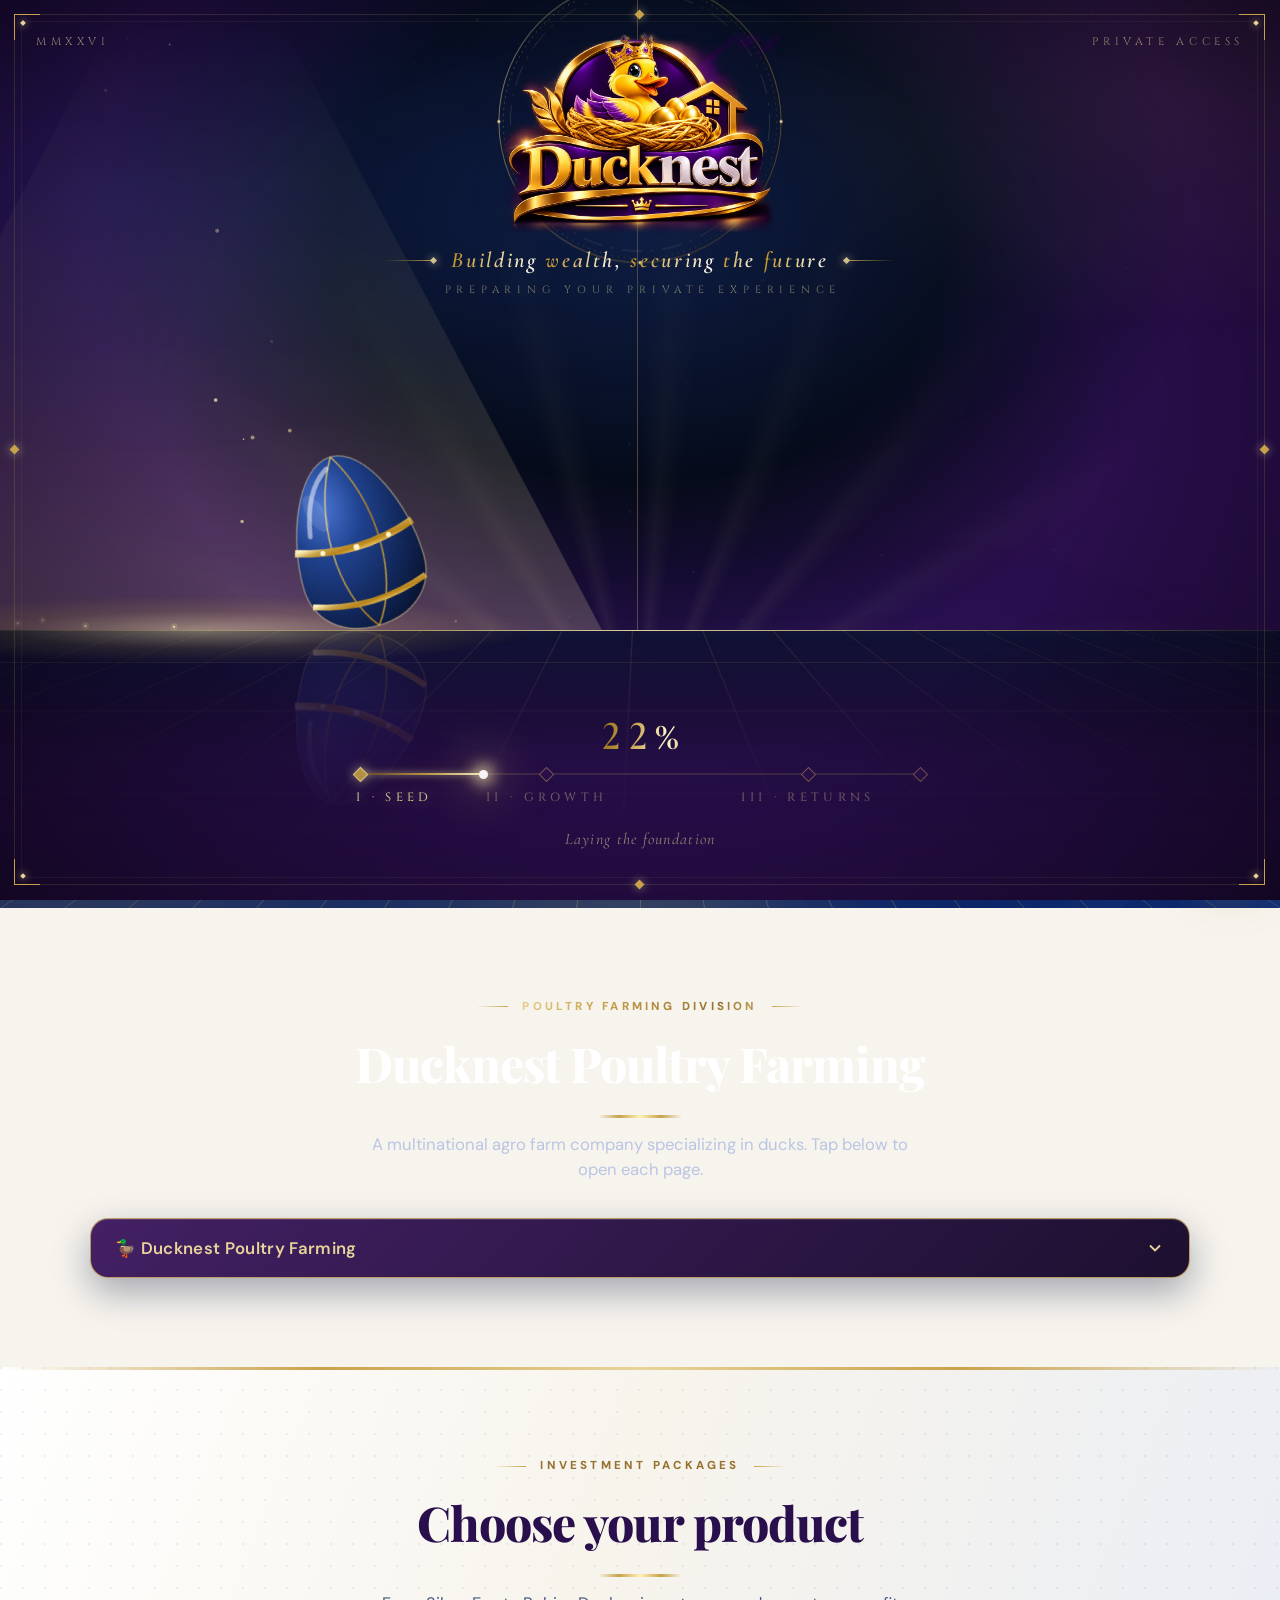
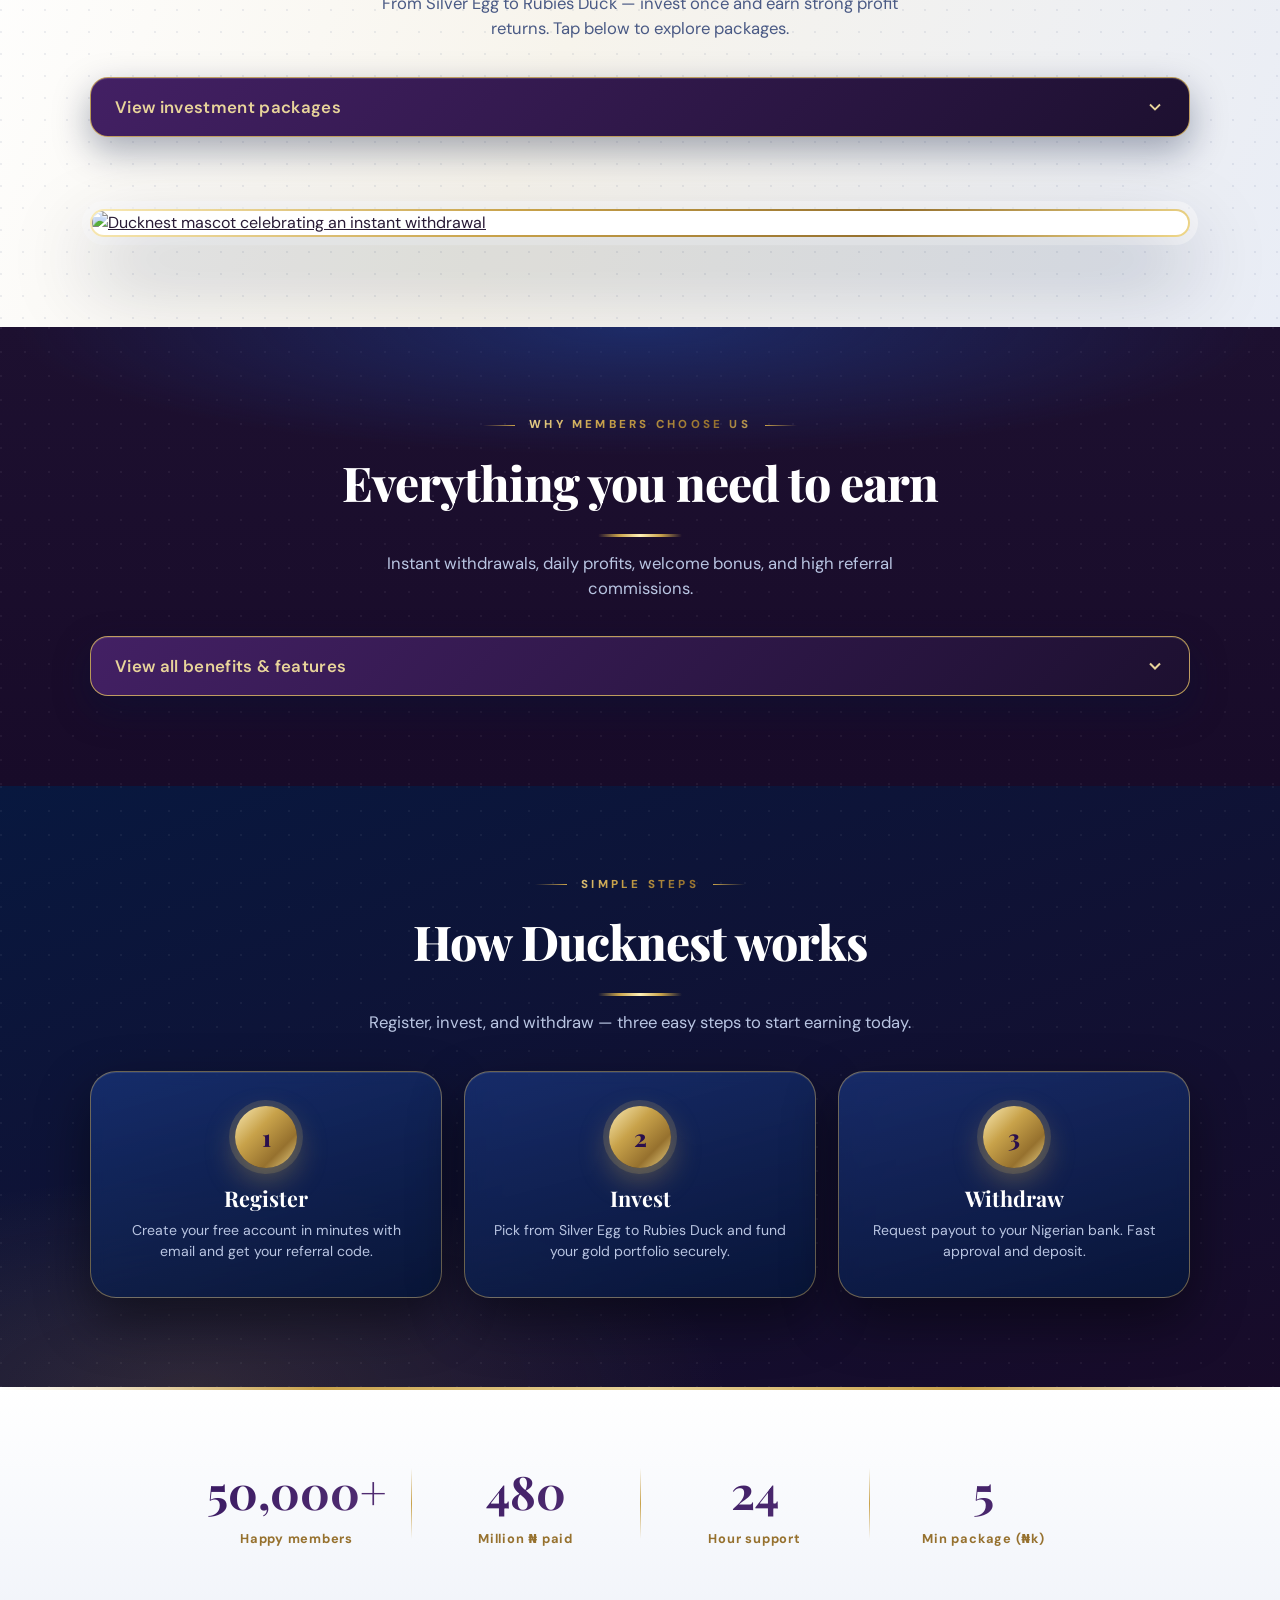
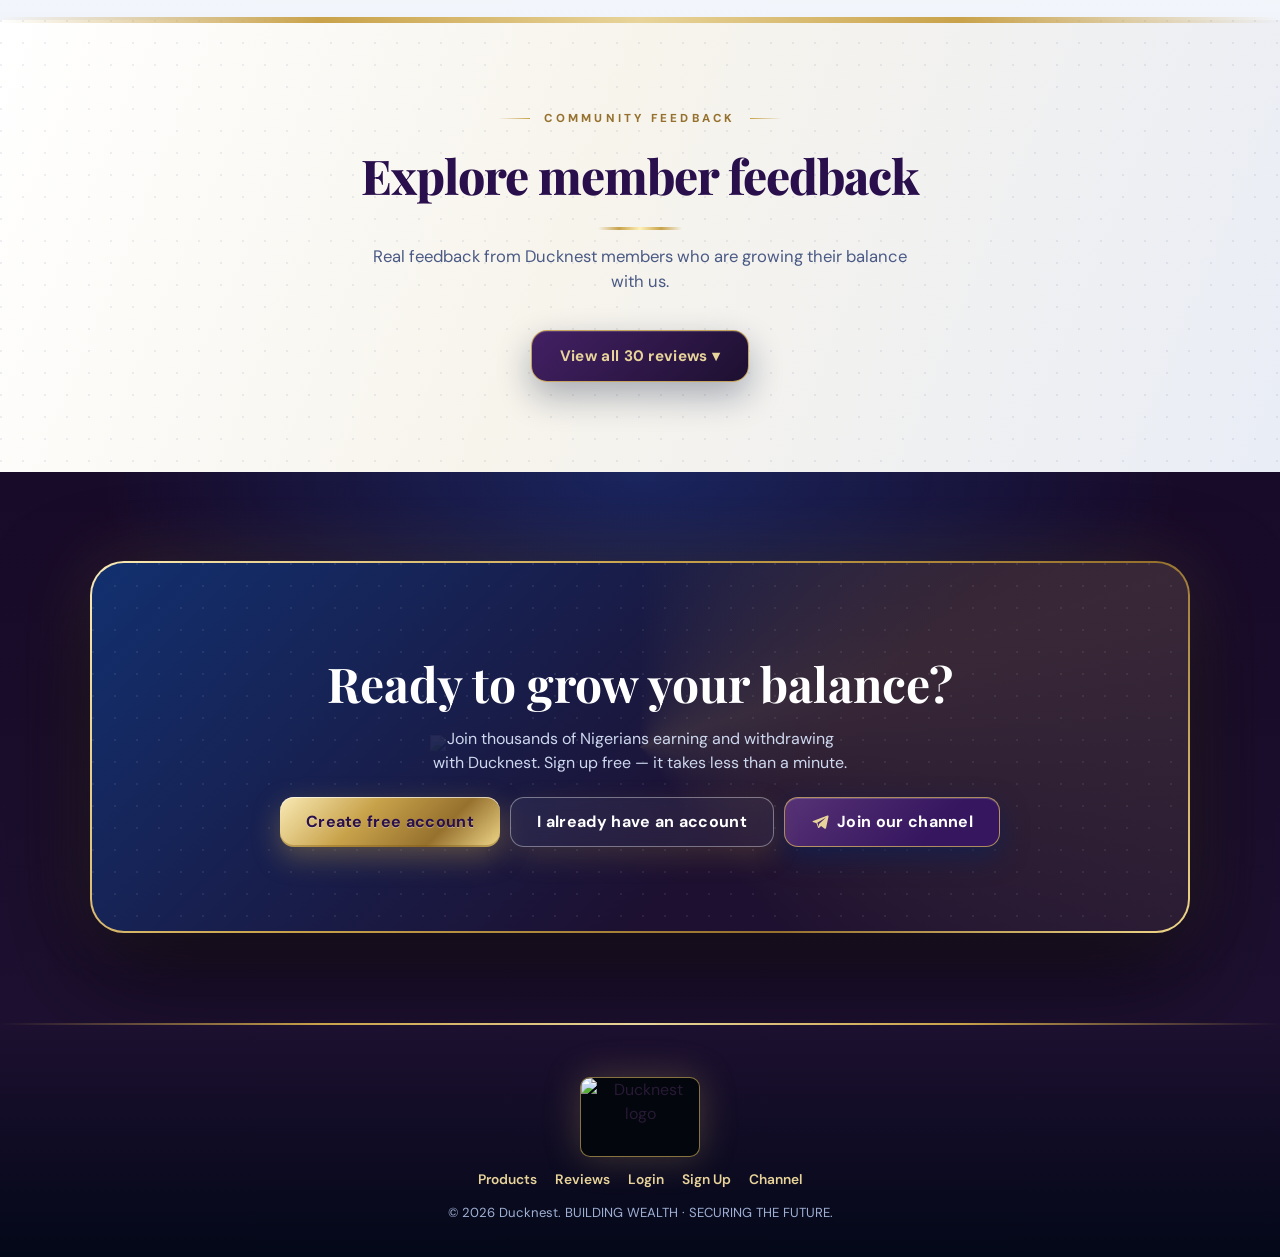
==== index.html @ a04e4b27 "Add files via upload" ====
<!DOCTYPE html>
<html lang="en">
<head>
<meta charset="utf-8"/>
<meta name="viewport" content="width=device-width, initial-scale=1.0, maximum-scale=1.0, user-scalable=no"/>
<meta name="theme-color" content="#0a0805"/>
<title>Ducknest | A More Elevated Experience</title>
<link rel="preconnect" href="https://fonts.googleapis.com">
<link rel="preconnect" href="https://fonts.gstatic.com" crossorigin>
<link href="https://fonts.googleapis.com/css2?family=Cormorant+Garamond:ital,wght@0,500;0,600;0,700;1,400;1,500;1,600&family=Playfair+Display:wght@500;600;700;800&family=DM+Sans:wght@300;400;500;600;700&display=swap" rel="stylesheet"/>
<script>try{var _t=localStorage.getItem("td_site_theme");if(_t==="light")document.documentElement.setAttribute("data-site-theme","light")}catch(e){}</script>
<style>
/* ===== PRELOADER ===== */

  :root{
    --obsidian:#2A0F4D;
    --enamel:#432064;
    --gold:#C8A24A;
    --gold-hi:#E8D49A;
    --ivory:#F7F4EE;
    --serif:'Cormorant Garamond','Cormorant',Georgia,'Times New Roman',serif;
  }
  *{box-sizing:border-box;margin:0;padding:0}
  html,body{min-height:100%;background:var(--obsidian);color:var(--gold-hi);font-family:var(--serif)}
  body.loading{overflow:hidden;height:100%}


body.loading{overflow:hidden !important; height:100vh !important}

/* ===== MAIN SITE ===== */

:root{
  --bg:#0a0805;--bg2:#120e09;--card:#1a140c;--card2:#221a10;--border:#3a3020;
  --gold:#e8c547;--gold-light:#f5e6a3;--gold-dark:#b8962e;--text:#f5eedc;--muted:#9a8658;
  --success:#2ecc71;--white:#fff;--green:#1a7a3c;
}
*{margin:0;padding:0;box-sizing:border-box;-webkit-tap-highlight-color:transparent}
html{scroll-behavior:smooth}
body{font-family:"DM Sans",system-ui,sans-serif;background:var(--bg);color:var(--text);overflow-x:hidden;line-height:1.5}
h1,h2,h3,h4{font-family:"Playfair Display",serif;font-weight:700}
a{color:inherit}

/* NAV */
.nav{position:fixed;top:0;left:0;right:0;z-index:1000;display:flex;align-items:center;justify-content:space-between;padding:12px 18px;background:rgba(10,8,5,.75);backdrop-filter:blur(16px);-webkit-backdrop-filter:blur(16px);border-bottom:1px solid rgba(232,197,71,.12);transition:.3s}
.nav.scrolled{background:rgba(10,8,5,.95);box-shadow:0 8px 32px rgba(0,0,0,.5)}
.nav-brand{display:flex;align-items:center;gap:10px;text-decoration:none;color:var(--gold)}
.nav-brand img{width:54px;height:40px;border-radius:8px;object-fit:contain;background:#03060d;box-shadow:0 0 18px rgba(232,197,71,.3)}
.nav-brand span{font-family:"Playfair Display",serif;font-size:1.15rem;font-weight:700}
.nav-actions{display:flex;gap:8px;align-items:center}
.btn{display:inline-flex;align-items:center;justify-content:center;gap:8px;height:42px;padding:0 18px;border-radius:12px;font-size:.9rem;font-weight:600;border:none;cursor:pointer;text-decoration:none;font-family:inherit;transition:transform .2s,box-shadow .2s,background .2s}
.btn:active{transform:scale(.97)}
.btn-gold{background:linear-gradient(135deg,var(--gold),#f0d56a,var(--gold-dark));color:#1a1408;box-shadow:0 6px 22px rgba(232,197,71,.35)}
.btn-gold:hover{box-shadow:0 8px 28px rgba(232,197,71,.5)}
.btn-outline{background:transparent;color:var(--gold);border:1px solid rgba(232,197,71,.45)}
.btn-outline:hover{background:rgba(232,197,71,.08)}
.btn-green{background:linear-gradient(135deg,#1f9d4a,#157a38);color:#fff;box-shadow:0 6px 20px rgba(31,157,74,.35)}
.btn-lg{height:50px;padding:0 26px;font-size:1rem;border-radius:14px}
.btn-block{width:100%}

/* DROPDOWN */
.dd{position:relative}
.dd-menu{position:absolute;top:calc(100% + 8px);right:0;min-width:180px;background:linear-gradient(160deg,#241c0f,#151109);border:1px solid rgba(232,197,71,.3);border-radius:14px;padding:8px;box-shadow:0 18px 50px rgba(0,0,0,.55);opacity:0;visibility:hidden;transform:translateY(-8px);transition:.22s;z-index:50}
.dd.open .dd-menu{opacity:1;visibility:visible;transform:none}
.dd-menu a{display:flex;align-items:center;gap:10px;padding:11px 14px;border-radius:10px;font-size:.88rem;color:var(--text);text-decoration:none}
.dd-menu a:hover{background:rgba(232,197,71,.1);color:var(--gold)}
.dd-menu .ico{width:22px;height:22px;flex-shrink:0}

/* TICKER */
.live-ticker{position:fixed;top:64px;left:0;right:0;z-index:900;background:linear-gradient(90deg,#1a140c,#241c0f,#1a140c);border-bottom:1px solid rgba(232,197,71,.18);overflow:hidden;height:34px;display:flex;align-items:center}
.ticker-track{display:flex;gap:40px;white-space:nowrap;animation:ticker 45s linear infinite}
.ticker-item{font-size:.78rem;color:var(--muted)}
.ticker-item strong{color:var(--success);font-weight:700}
.ticker-item .name{color:var(--gold);font-weight:600}
@keyframes ticker{0%{transform:translateX(0)}100%{transform:translateX(-50%)}}

/* HERO */
.hero{position:relative;min-height:100vh;display:flex;align-items:center;justify-content:center;padding:110px 18px 50px;overflow:hidden}
.hero-bg{position:absolute;inset:0;background:radial-gradient(ellipse 80% 55% at 50% 15%,rgba(232,197,71,.15),transparent 55%),radial-gradient(ellipse 50% 40% at 85% 75%,rgba(184,150,46,.08),transparent 50%),var(--bg)}
.hero-particles{position:absolute;inset:0;pointer-events:none;overflow:hidden}
.particle{position:absolute;border-radius:50%;background:var(--gold);opacity:.3;animation:floatUp linear infinite}
@keyframes floatUp{0%{transform:translateY(100vh) scale(0);opacity:0}10%{opacity:.4}90%{opacity:.2}100%{transform:translateY(-15vh) scale(1);opacity:0}}
.hero-inner{position:relative;z-index:2;width:min(1100px,100%);display:grid;grid-template-columns:1.05fr .95fr;gap:36px;align-items:center}
.hero-copy{animation:fadeUp .9s ease both}
.hero-badge{display:inline-flex;align-items:center;gap:8px;padding:6px 14px;border-radius:999px;background:rgba(232,197,71,.1);border:1px solid rgba(232,197,71,.28);color:var(--gold);font-size:.75rem;font-weight:600;margin-bottom:16px}
.hero-badge .dot{width:7px;height:7px;border-radius:50%;background:var(--success);box-shadow:0 0 10px var(--success);animation:pulse 1.6s ease infinite}
@keyframes pulse{0%,100%{opacity:1;transform:scale(1)}50%{opacity:.45;transform:scale(.85)}}
.hero h1{font-size:clamp(2rem,4.8vw,3.2rem);line-height:1.12;margin-bottom:14px}
.hero h1 em{font-style:normal;background:linear-gradient(120deg,var(--gold-light),var(--gold),var(--gold-dark));-webkit-background-clip:text;-webkit-text-fill-color:transparent;background-clip:text}
.hero-sub{font-size:1.02rem;color:var(--muted);margin-bottom:24px;max-width:420px}
.hero-ctas{display:flex;flex-wrap:wrap;gap:10px;margin-bottom:28px}
.hero-stats{display:flex;gap:24px;flex-wrap:wrap}
.hero-stat strong{display:block;font-size:1.4rem;color:var(--gold);font-family:"Playfair Display",serif}
.hero-stat span{font-size:.75rem;color:var(--muted)}
.hero-visual{position:relative;animation:fadeUp 1s .12s ease both}
.hero-visual img{width:100%;max-height:760px;height:auto;border-radius:22px;box-shadow:0 28px 70px rgba(0,0,0,.55),0 0 0 1px rgba(232,197,71,.2);object-fit:contain;aspect-ratio:auto}
.hero-float{position:absolute;background:linear-gradient(145deg,#2a2214,#151109);border:1px solid rgba(232,197,71,.35);border-radius:14px;padding:10px 14px;box-shadow:0 14px 36px rgba(0,0,0,.5);animation:floatY 4s ease-in-out infinite}
.hero-float.f1{bottom:10%;left:-6%;animation-delay:0s}
.hero-float.f2{top:8%;right:-4%;animation-delay:1.1s}
.hero-float .f-label{font-size:.68rem;color:var(--muted)}
.hero-float .f-value{font-size:1rem;font-weight:700;color:var(--success)}
@keyframes floatY{0%,100%{transform:translateY(0)}50%{transform:translateY(-12px)}}
@keyframes fadeUp{from{opacity:0;transform:translateY(28px)}to{opacity:1;transform:none}}

/* SECTIONS */
.section{padding:72px 18px;position:relative}
.section-inner{width:min(1100px,100%);margin:0 auto}
.section-label{display:inline-block;font-size:.72rem;font-weight:700;letter-spacing:2px;text-transform:uppercase;color:var(--gold);margin-bottom:8px}
.section-title{font-size:clamp(1.6rem,3.2vw,2.35rem);margin-bottom:10px}
.section-sub{color:var(--muted);font-size:1rem;max-width:520px;margin-bottom:36px}

/* BANNERS */
.banner-stack{display:flex;flex-direction:column;gap:22px}
.banner-card{border-radius:20px;overflow:hidden;border:1px solid rgba(232,197,71,.22);box-shadow:0 20px 50px rgba(0,0,0,.4);opacity:0;transform:translateY(36px);transition:opacity .7s,transform .7s}
.banner-card.visible{opacity:1;transform:none}
.banner-card img{width:100%;display:block;aspect-ratio:21/9;object-fit:cover}
.banner-card a.banner-hit{display:block;position:relative}
.banner-card a.banner-hit::after{content:"";position:absolute;inset:0;background:linear-gradient(0deg,rgba(0,0,0,.15),transparent 40%);pointer-events:none}

/* PRODUCTS */
.products-grid{display:grid;grid-template-columns:repeat(4,1fr);gap:16px}
.product-card{background:linear-gradient(165deg,#1f1810,#120e09);border:1px solid rgba(232,197,71,.28);border-radius:18px;padding:0;overflow:hidden;opacity:0;transform:translateY(28px);transition:opacity .55s,transform .55s,border-color .25s,box-shadow .25s}
.product-card.visible{opacity:1;transform:none}
.product-card:hover{border-color:rgba(232,197,71,.55);box-shadow:0 16px 40px rgba(232,197,71,.12)}
.product-card img{width:100%;display:block}
.product-card .pc-body{padding:14px 16px 18px}
.product-card h4{font-size:1.15rem;color:var(--gold);margin-bottom:4px}
.product-card .pc-desc{font-size:.82rem;color:var(--muted);margin-bottom:12px;min-height:2.4em}
.product-meta{display:flex;justify-content:space-between;margin-bottom:14px;font-size:.85rem}
.product-meta span{color:var(--muted)}
.product-meta strong{color:var(--gold);display:block;font-size:1.05rem;margin-top:2px}

/* STEPS */
.steps{display:grid;grid-template-columns:repeat(3,1fr);gap:16px}
.step{background:linear-gradient(160deg,var(--card2),var(--card));border:1px solid var(--border);border-radius:18px;padding:26px 18px;text-align:center;opacity:0;transform:translateY(24px);transition:opacity .55s,transform .55s}
.step.visible{opacity:1;transform:none}
.step-num{width:46px;height:46px;margin:0 auto 14px;border-radius:50%;background:linear-gradient(135deg,var(--gold),var(--gold-dark));color:#1a1408;font-weight:800;font-size:1.15rem;display:grid;place-items:center;font-family:"Playfair Display",serif;box-shadow:0 8px 22px rgba(232,197,71,.3)}
.step h4{font-size:1.1rem;color:var(--gold);margin-bottom:6px}
.step p{font-size:.88rem;color:var(--muted)}

/* STATS */
.stats-band{background:linear-gradient(135deg,#1f1810,#120e09);border-top:1px solid rgba(232,197,71,.18);border-bottom:1px solid rgba(232,197,71,.18);padding:44px 18px}
.stats-row{width:min(900px,100%);margin:0 auto;display:grid;grid-template-columns:repeat(4,1fr);gap:16px;text-align:center}
.stat-item strong{display:block;font-size:clamp(1.5rem,2.8vw,2.1rem);color:var(--gold);font-family:"Playfair Display",serif}
.stat-item span{font-size:.8rem;color:var(--muted)}

/* REVIEWS */
.reviews-grid{display:grid;grid-template-columns:repeat(3,1fr);gap:14px}
.review-card{background:var(--card);border:1px solid var(--border);border-radius:16px;padding:20px;opacity:0;transform:translateY(20px);transition:opacity .5s,transform .5s}
.review-card.visible{opacity:1;transform:none}
.review-stars{color:var(--gold);letter-spacing:2px;margin-bottom:8px;font-size:.95rem}
.review-text{font-size:.9rem;margin-bottom:14px;line-height:1.55}
.review-user{display:flex;align-items:center;gap:10px}
.review-avatar{width:40px;height:40px;border-radius:50%;background:linear-gradient(145deg,#fff09b,var(--gold));color:#1b1408;display:grid;place-items:center;font-weight:800;font-size:.85rem}
.review-name{font-weight:700;font-size:.88rem}
.review-meta{font-size:.72rem;color:var(--muted)}

/* CTA */
.cta-banner{position:relative;border-radius:24px;overflow:hidden;border:1px solid rgba(232,197,71,.28);background:linear-gradient(135deg,#2a2214,#151109);padding:44px 28px;text-align:center;box-shadow:0 28px 70px rgba(0,0,0,.45)}
.cta-banner::before{content:"";position:absolute;inset:-45%;background:conic-gradient(from 0deg,transparent,rgba(232,197,71,.07),transparent 40%);animation:spinSlow 14s linear infinite}
@keyframes spinSlow{to{transform:rotate(360deg)}}
.cta-banner>*{position:relative;z-index:1}
.cta-banner h2{font-size:clamp(1.5rem,2.8vw,2.1rem);margin-bottom:8px}
.cta-banner p{color:var(--muted);margin-bottom:22px;max-width:420px;margin-left:auto;margin-right:auto}
.cta-actions{display:flex;flex-wrap:wrap;gap:10px;justify-content:center}

/* FOOTER */
footer{padding:36px 18px 24px;border-top:1px solid rgba(232,197,71,.1);text-align:center}
.footer-logo{width:120px;height:80px;object-fit:contain;background:#03060d;border-radius:10px;margin:0 auto 10px;display:block;box-shadow:0 0 20px rgba(232,197,71,.2)}
footer p{color:var(--muted);font-size:.82rem}
.footer-links{display:flex;gap:18px;justify-content:center;margin:12px 0 14px;flex-wrap:wrap}
.footer-links a{color:var(--gold);text-decoration:none;font-size:.86rem;font-weight:500}

/* FLOATING CHAT */
.chat-fab{position:fixed;right:18px;bottom:22px;z-index:1200}
.chat-btn{width:58px;height:58px;border-radius:50%;border:none;cursor:pointer;background:linear-gradient(145deg,var(--gold),var(--gold-dark));color:#1a1408;box-shadow:0 10px 32px rgba(232,197,71,.45);display:grid;place-items:center;transition:transform .25s,box-shadow .25s}
.chat-btn:hover{transform:scale(1.06);box-shadow:0 14px 40px rgba(232,197,71,.55)}
.chat-btn svg{width:28px;height:28px}
.chat-panel{position:absolute;bottom:70px;right:0;width:220px;background:linear-gradient(160deg,#241c0f,#151109);border:1px solid rgba(232,197,71,.35);border-radius:18px;padding:12px;box-shadow:0 20px 55px rgba(0,0,0,.6);opacity:0;visibility:hidden;transform:translateY(12px) scale(.96);transition:.25s;transform-origin:bottom right}
.chat-fab.open .chat-panel{opacity:1;visibility:visible;transform:none}
.chat-panel h5{font-size:.72rem;letter-spacing:1.5px;text-transform:uppercase;color:var(--muted);padding:4px 8px 10px;font-family:"DM Sans",sans-serif;font-weight:600}
.chat-link{display:flex;align-items:center;gap:12px;padding:12px 12px;border-radius:12px;text-decoration:none;color:var(--text);font-weight:600;font-size:.92rem;margin-bottom:6px;transition:background .2s}
.chat-link:last-child{margin-bottom:0}
.chat-link:hover{background:rgba(232,197,71,.1)}
.chat-link .ci{width:40px;height:40px;border-radius:12px;display:grid;place-items:center;flex-shrink:0}
.chat-link.wa .ci{background:#25D366}
.chat-link.tg .ci{background:#2AABEE}
.chat-link svg{width:22px;height:22px;fill:#fff}

/* MOBILE */
@media(max-width:900px){
  .hero-inner{grid-template-columns:1fr;gap:28px;text-align:center}
  .hero-sub{margin-left:auto;margin-right:auto}
  .hero-ctas,.hero-stats{justify-content:center}
  .hero-float{display:none}
  .products-grid{grid-template-columns:1fr 1fr}
  .steps{grid-template-columns:1fr}
  .stats-row{grid-template-columns:1fr 1fr;gap:20px}
  .reviews-grid{grid-template-columns:1fr}
  .banner-card img{aspect-ratio:16/9}
}
@media(max-width:520px){
  .nav-brand span{display:none}
  .products-grid{grid-template-columns:1fr}
  .btn{height:40px;padding:0 14px;font-size:.84rem}
  .hero{padding-top:100px}
  .live-ticker{top:60px}
}

/* EARN DROPDOWN */
.earn-dropdown{margin-top:8px}
.earn-toggle{width:100%;display:flex;align-items:center;justify-content:space-between;gap:14px;padding:16px 20px;border-radius:16px;border:1px solid rgba(232,197,71,.35);background:linear-gradient(145deg,#241c0f,#151109);color:var(--gold);font-family:inherit;font-size:1rem;font-weight:600;cursor:pointer;transition:border-color .25s,box-shadow .25s,background .25s;box-shadow:0 8px 28px rgba(0,0,0,.3)}
.earn-toggle:hover{border-color:rgba(232,197,71,.55);box-shadow:0 12px 36px rgba(232,197,71,.12)}
.earn-toggle[aria-expanded="true"]{border-color:rgba(232,197,71,.6);background:linear-gradient(145deg,#2a2214,#1a140c)}
.earn-chevron{display:grid;place-items:center;transition:transform .3s ease;flex-shrink:0}
.earn-toggle[aria-expanded="true"] .earn-chevron{transform:rotate(180deg)}
.earn-panel{max-height:0;overflow:hidden;transition:max-height .55s cubic-bezier(.4,0,.2,1),opacity .35s;opacity:0}
.earn-panel.open{max-height:6000px;opacity:1;margin-top:18px}
.banner-caption{padding:16px 18px 18px;background:linear-gradient(180deg,rgba(26,20,12,.95),rgba(18,14,9,.98));border-top:1px solid rgba(232,197,71,.15)}
.banner-caption h4{font-size:1.05rem;color:var(--gold);margin-bottom:6px;font-family:"Playfair Display",serif}
.banner-caption p{font-size:.88rem;color:var(--muted);line-height:1.55;margin:0}
.banner-card{display:flex;flex-direction:column}
.banner-card .banner-hit{flex-shrink:0}
.banner-card img{aspect-ratio:21/9;object-fit:cover}
@media(max-width:900px){.banner-card img{aspect-ratio:16/9}}


/* Enhanced product dropdown */
.products-toggle-wrap{margin-top:8px}
.products-panel{max-height:0;overflow:hidden;transition:max-height .6s cubic-bezier(.4,0,.2,1),opacity .4s;opacity:0}
.products-panel.open{max-height:8000px;opacity:1;margin-top:22px}

/* Premium enhancements */
.product-card{transition:opacity .55s,transform .55s,border-color .3s,box-shadow .3s,translate .3s}
.product-card:hover{transform:translateY(-6px);box-shadow:0 22px 50px rgba(232,197,71,.18)}
.hero-badge{animation:badgeGlow 3s ease-in-out infinite}
@keyframes badgeGlow{0%,100%{box-shadow:0 0 0 0 rgba(232,197,71,.2)}50%{box-shadow:0 0 20px 4px rgba(232,197,71,.25)}}
.btn-gold{position:relative;overflow:hidden}
.btn-gold::after{
  content:"";position:absolute;inset:0;
  background:linear-gradient(105deg,transparent 40%,rgba(255,255,255,.35) 50%,transparent 60%);
  transform:translateX(-120%);transition:none;
}
.btn-gold:hover::after{animation:btnShine 0.8s ease}
@keyframes btnShine{to{transform:translateX(120%)}}
.section-title{position:relative}
.review-card:hover{border-color:rgba(232,197,71,.4);transform:translateY(-4px);box-shadow:0 12px 32px rgba(0,0,0,.35)}
.step:hover{border-color:rgba(232,197,71,.45);transform:translateY(-4px)}
.stat-item strong{text-shadow:0 0 30px rgba(232,197,71,.3)}
.live-ticker{box-shadow:0 4px 20px rgba(0,0,0,.3)}
.nav{transition:background .35s,box-shadow .35s,backdrop-filter .35s}
.chat-btn{animation:chatPulse 2.5s ease-in-out infinite}
@keyframes chatPulse{0%,100%{box-shadow:0 10px 32px rgba(232,197,71,.45)}50%{box-shadow:0 10px 42px rgba(232,197,71,.7),0 0 0 8px rgba(232,197,71,.08)}}


/* Legendary polish */
body{background:var(--bg)}
.hero h1{text-shadow:0 4px 40px rgba(232,197,71,.15)}
.product-card .pc-body{position:relative}
.product-card h4{letter-spacing:.3px}
.cta-banner{box-shadow:0 28px 70px rgba(0,0,0,.45),0 0 0 1px rgba(232,197,71,.15),inset 0 1px 0 rgba(255,255,255,.04)}
.banner-card{transition:opacity .7s,transform .7s,box-shadow .4s}
.banner-card:hover{box-shadow:0 24px 60px rgba(232,197,71,.12)}
.review-stars{filter:drop-shadow(0 0 6px rgba(232,197,71,.35))}
footer{background:linear-gradient(180deg,transparent,rgba(18,14,9,.6))}
.nav-brand img{transition:box-shadow .3s,transform .3s}
.nav-brand:hover img{transform:scale(1.06);box-shadow:0 0 28px rgba(232,197,71,.5)}
@media(max-width:520px){
}


/* =========================================================
   Ducknest SIGNATURE EDITION — midnight navy + champagne
   Visual-only refinement; existing page sections and flows
   are retained, with responsive and reduced-motion support.
   ========================================================= */
:root{
  --bg:#070b14;
  --bg2:#0c1322;
  --card:#101a2b;
  --card2:#142138;
  --border:rgba(213,184,112,.24);
  --gold:#E8D49A;
  --gold-light:#f4e8c4;
  --gold-dark:#96712E;
  --text:#f4f2ec;
  --muted:#a8b2c3;
  --success:#5bd6a0;
  --white:#fff;
  --green:#1b8b63;
}
html{scroll-padding-top:110px}
body{
  background:
    radial-gradient(ellipse at 14% 5%,rgba(58,86,137,.16),transparent 38%),
    radial-gradient(ellipse at 88% 36%,rgba(185,148,69,.08),transparent 32%),
    var(--bg);
  color:var(--text);
}
::selection{background:rgba(216,189,120,.35);color:#fff}
.nav{
  padding:13px clamp(14px,3vw,34px);
  background:rgba(7,11,20,.78);
  border-bottom:1px solid rgba(216,189,120,.18);
  box-shadow:0 8px 36px rgba(0,0,0,.14);
}
.nav.scrolled{background:rgba(7,11,20,.96);box-shadow:0 12px 38px rgba(0,0,0,.4)}
.nav-brand{color:var(--gold-light);gap:12px}
.nav-brand img,.footer-logo{
  border:1px solid rgba(216,189,120,.5);
  box-shadow:0 0 0 4px rgba(216,189,120,.055),0 10px 28px rgba(0,0,0,.28);
}
.nav-brand span{letter-spacing:.04em}
.btn{border-radius:13px;letter-spacing:.01em}
.btn-gold{
  background:linear-gradient(130deg,#f4e8c4 0%,#E8D49A 48%,#96712E 100%);
  color:#10131a;
  box-shadow:0 8px 24px rgba(185,148,69,.2),inset 0 1px rgba(255,255,255,.5);
}
.btn-gold:hover{box-shadow:0 12px 32px rgba(185,148,69,.32);transform:translateY(-2px)}
.btn-outline{border-color:rgba(216,189,120,.55);color:var(--gold-light);background:rgba(255,255,255,.025)}
.btn-outline:hover{background:rgba(216,189,120,.1)}
.btn-green{background:linear-gradient(135deg,#218a69,#12624f);box-shadow:0 8px 22px rgba(33,138,105,.2)}
.dd-menu,.chat-panel{
  background:linear-gradient(155deg,rgba(22,34,55,.98),rgba(9,15,27,.99));
  border:1px solid rgba(216,189,120,.3);
  box-shadow:0 24px 64px rgba(0,0,0,.55);
  backdrop-filter:blur(22px);
}
.dd-menu a:hover,.chat-link:hover{background:rgba(216,189,120,.1);color:var(--gold-light)}
.live-ticker{
  background:linear-gradient(90deg,#101b2e,#17243a,#101b2e);
  border-bottom-color:rgba(216,189,120,.22);
}
.ticker-item{color:#c2cbd8}
.ticker-item strong{color:var(--success)}
.ticker-item .name{color:var(--gold-light)}
.hero{isolation:isolate}
.hero-bg{
  background:
    radial-gradient(ellipse 70% 60% at 78% 28%,rgba(62,93,150,.22),transparent 62%),
    radial-gradient(ellipse 50% 45% at 20% 74%,rgba(216,189,120,.1),transparent 65%),
    linear-gradient(145deg,#080d18,#0a1221 58%,#080d18);
}
.hero-badge{
  background:rgba(216,189,120,.085);
  border-color:rgba(216,189,120,.32);
  color:var(--gold-light);
}
.hero h1{letter-spacing:-.025em;text-shadow:0 12px 42px rgba(0,0,0,.25)}
.hero h1 em{
  background:linear-gradient(115deg,#fff4d4 0%,#E8D49A 38%,#f5e7bd 62%,#96712E 100%);
  -webkit-background-clip:text;background-clip:text;
}
.hero-sub,.section-sub{color:#b3bdcc}
.hero-visual img{
  border-radius:26px;
  border:1px solid rgba(216,189,120,.24);
  box-shadow:0 34px 90px rgba(0,0,0,.48),0 0 0 7px rgba(255,255,255,.018);
}
.hero-float{
  background:linear-gradient(145deg,rgba(24,38,60,.96),rgba(10,17,30,.98));
  border-color:rgba(216,189,120,.36);
  backdrop-filter:blur(16px);
}
.hero-float .f-label{color:#b5c0d1}
.section{padding-top:clamp(56px,7vw,90px);padding-bottom:clamp(56px,7vw,90px)}
.section-label{color:var(--gold-light);letter-spacing:2.4px}
.section-title{letter-spacing:-.02em}
.banner-card,.product-card,.step,.review-card{
  border-color:rgba(216,189,120,.2);
  box-shadow:0 18px 50px rgba(0,0,0,.2);
}
.banner-card{border-radius:24px}
.banner-card img{filter:saturate(.92) contrast(1.02)}
.banner-caption{background:linear-gradient(180deg,rgba(16,26,43,.98),rgba(9,15,27,.99));border-top-color:rgba(216,189,120,.18)}
.banner-caption h4,.product-card h4,.step h4{color:var(--gold-light)}
.banner-caption p,.product-card .pc-desc,.step p,.review-meta{color:#aab5c6}
.products-grid{gap:18px}
.product-card{
  background:linear-gradient(155deg,rgba(23,36,58,.96),rgba(10,16,28,.98));
  border-radius:21px;
}
.product-card:hover{border-color:rgba(216,189,120,.56);box-shadow:0 24px 56px rgba(0,0,0,.32),0 0 26px rgba(216,189,120,.07)}
.product-meta strong{color:var(--gold-light)}
.step{
  background:linear-gradient(155deg,rgba(22,35,56,.9),rgba(12,19,33,.98));
  border-radius:22px;
}
.step-num{background:linear-gradient(135deg,#f4e8c4,#E8D49A 55%,#96712E);box-shadow:0 10px 28px rgba(185,148,69,.18)}
.stats-band{
  background:linear-gradient(120deg,#101a2b,#17243a 50%,#0d1626);
  border-color:rgba(216,189,120,.2);
}
.stat-item strong{color:var(--gold-light)}
.review-card{background:linear-gradient(150deg,#121e31,#0b1220);border-radius:20px}
.review-card:hover{border-color:rgba(216,189,120,.42)}
.review-stars{color:var(--gold-light)}
.review-avatar{background:linear-gradient(135deg,#f4e8c4,#E8D49A);color:#172033}
.cta-banner{
  background:
    radial-gradient(ellipse at 10% 0%,rgba(67,100,154,.25),transparent 50%),
    linear-gradient(135deg,#17243a,#0b1220 70%);
  border-color:rgba(216,189,120,.35);
  border-radius:28px;
}
.cta-banner p{color:#b4bdca}
footer{background:linear-gradient(180deg,rgba(10,17,30,.15),rgba(12,19,33,.92));border-top-color:rgba(216,189,120,.16)}
footer p{color:#aab5c6}
.footer-links a{color:var(--gold-light)}
.chat-btn{
  background:linear-gradient(135deg,#f4e8c4,#E8D49A 55%,#96712E);
  color:#101725;
  box-shadow:0 12px 34px rgba(185,148,69,.27);
}
.chat-btn:hover{box-shadow:0 16px 42px rgba(185,148,69,.38)}
.chat-panel h5{color:#aab5c6}
.earn-toggle{
  background:linear-gradient(145deg,#17243a,#0c1423);
  border-color:rgba(216,189,120,.32);
  color:var(--gold-light);
}
.earn-toggle[aria-expanded="true"]{background:linear-gradient(145deg,#1b2a43,#101a2b)}
@media(min-width:901px){
  .hero-inner{gap:clamp(36px,5vw,72px)}
  .hero h1{font-size:clamp(2.6rem,4.5vw,4.3rem)}
}
@media(max-width:900px){
  .hero{min-height:auto;padding-bottom:64px}
  .hero-visual img{border-radius:22px}
  .section{padding-left:16px;padding-right:16px}
}
@media(max-width:520px){
  .nav{padding:10px 12px}
  .nav-brand img{width:36px;height:36px}
  .hero h1{font-size:clamp(1.9rem,8.4vw,2.65rem);line-height:1.12}
  .hero-sub{font-size:.96rem}
  .hero-ctas .btn{flex:1 1 auto}
  .cta-banner{padding:34px 18px;border-radius:22px}
  .chat-fab{right:14px;bottom:16px}
}
@media(prefers-reduced-motion:reduce){
  *,*::before,*::after{scroll-behavior:auto!important;animation-duration:.01ms!important;animation-iteration-count:1!important;transition-duration:.01ms!important}
}


/* Video-matched Ducknest product cards */
.Ducknest-product{overflow:hidden;padding:12px!important;border:1px solid rgba(244,198,36,.42)!important;border-radius:22px!important;background:linear-gradient(145deg,#263e79,#152750 58%,#101d3d)!important;box-shadow:0 12px 30px rgba(0,0,0,.22)}
.Ducknest-product-image{display:block;width:100%;height:205px;object-fit:cover;object-position:center;border-radius:14px;background:#050914;border:1px solid rgba(255,255,255,.08)}
.Ducknest-product .product-content{padding:13px 3px 4px}
.Ducknest-product .product-badge{display:inline-block;border-radius:999px;padding:5px 10px;background:#ffca18;color:#171717;font-size:10px;font-weight:900;letter-spacing:.08em}
.Ducknest-product h3{margin:10px 0 6px;color:#fff;font-size:25px}
.Ducknest-product p{color:#aebcda;line-height:1.5;font-size:13px;min-height:38px}
.Ducknest-product .product-prices{display:grid;grid-template-columns:1fr 1fr;gap:10px;margin:15px 0}
.Ducknest-product .product-prices small{display:block;color:#9aa9cb;font-size:10px;letter-spacing:.12em;margin-bottom:5px}
.Ducknest-product .product-prices strong{color:#ffda37;font-size:20px;font-weight:800}
.Ducknest-product .btn{display:flex;justify-content:center;align-items:center;margin-top:8px;min-height:44px;border-radius:12px;text-decoration:none;font-weight:800}
.Ducknest-product .btn-gold{background:linear-gradient(#ffe32e,#ffb900);color:#151515}
.Ducknest-product .btn-outline{background:rgba(255,255,255,.07);color:#fff;border:1px solid rgba(255,255,255,.2)}



/* ===== FIXES FOR LOGO SIZE ISSUE ===== */
.nav{padding-top:0 !important; margin-top:0 !important}
.nav-brand{display:flex;align-items:center;gap:10px;flex-shrink:0}
.nav-brand img{width:46px !important; height:32px !important; max-width:46px !important; max-height:32px !important; border-radius:8px; object-fit:contain; background:#03060d; box-shadow:0 0 18px rgba(232,197,71,.3); display:block; flex-shrink:0}
.nav-brand span{font-family:"Playfair Display",serif; font-size:1.1rem; font-weight:700; color:#e8c547; letter-spacing:.04em; white-space:nowrap}
/* Ensure hero section moves up, no unnecessary spacing */
#main-site-content{margin-top:0 !important; padding-top:0 !important}
#main-site-content .hero{margin-top:0 !important; padding-top:22px !important}
.hero{padding-top:18px !important}
/* Remove any large placeholder logo that was covering */
.logo{max-width:220px !important; max-height:220px !important; margin:0 auto !important}
.logo img{width:100% !important; height:auto !important; max-width:220px !important; max-height:220px !important; object-fit:contain !important}

/* === FIXES: hero not covered, reviews visible, big T logo === */
.nav{position:fixed !important; top:0 !important; left:0 !important; right:0 !important; height:64px !important; z-index:1000 !important}
.ticker, .marquee, #ticker, #tickerTrack{position:fixed !important; top:64px !important; left:0 !important; right:0 !important; z-index:999 !important; height:38px !important; background:rgba(10,8,5,.92) !important; border-bottom:1px solid rgba(232,197,71,.12) !important; display:flex !important; align-items:center !important; overflow:hidden !important}
#main-site-content{padding-top:110px !important; margin-top:0 !important}
.hero{padding-top:36px !important; margin-top:0 !important; position:relative !important; z-index:1 !important}
.hero h1{line-height:1.18 !important; padding-top:10px !important; margin-top:0 !important}

/* Fix big T logo covering CTA */
.cta-banner{position:relative !important; overflow:hidden !important}
.cta-banner > img:first-child, .cta-banner img.cta-logo{position:absolute !important; left:50% !important; top:50% !important; transform:translate(-50%,-50%) !important; width:420px !important; height:auto !important; max-width:80% !important; max-height:80% !important; opacity:0.06 !important; pointer-events:none !important; z-index:0 !important}
.cta-banner > *{position:relative !important; z-index:1 !important}

/* Fix reviews panel not showing */
.reviews-panel[hidden]{display:none !important}
.reviews-panel:not([hidden]){display:block !important; animation:fadeIn .35s ease}
.reviews-panel .reviews-grid{display:grid !important; grid-template-columns:repeat(auto-fill,minmax(280px,1fr)) !important; gap:16px !important; margin-top:18px !important; opacity:1 !important; visibility:visible !important}
.reviews-panel .review-card{opacity:1 !important; transform:none !important; visibility:visible !important; display:block !important; background:linear-gradient(160deg,rgba(42,34,18,.92),rgba(18,14,8,.96)) !important; border:1px solid rgba(232,197,71,.18) !important; border-radius:16px !important; padding:18px !important}
@keyframes fadeIn{from{opacity:0;transform:translateY(10px)}to{opacity:1;transform:none}}


/* === FIXED REVIEW BUTTON STYLE === */
.reviews-toggle, #reviewsToggle{
  display:inline-flex !important;
  align-items:center !important;
  justify-content:center !important;
  gap:8px !important;
  padding:12px 22px !important;
  background:linear-gradient(135deg,#e8c547 0%,#b8962e 100%) !important;
  color:#0a0805 !important;
  border:1px solid rgba(232,197,71,.4) !important;
  border-radius:12px !important;
  font-family:'DM Sans',sans-serif !important;
  font-weight:700 !important;
  font-size:.95rem !important;
  letter-spacing:.02em !important;
  cursor:pointer !important;
  box-shadow:0 8px 20px rgba(232,197,71,.25), inset 0 1px 0 rgba(255,255,255,.3) !important;
  transition:all .3s ease !important;
  margin:18px 0 0 0 !important;
}
.reviews-toggle:hover, #reviewsToggle:hover{
  transform:translateY(-2px) !important;
  box-shadow:0 12px 28px rgba(232,197,71,.35), inset 0 1px 0 rgba(255,255,255,.4) !important;
  background:linear-gradient(135deg,#f5e6a3 0%,#e8c547 100%) !important;
}
.reviews-toggle:active, #reviewsToggle:active{transform:translateY(0) !important}


/* ===== FIX: images no longer cropped ===== */
.Ducknest-product-image{height:auto!important;aspect-ratio:1/1!important;object-fit:cover!important;object-position:center!important}
.banner-stack{display:grid!important;grid-template-columns:repeat(3,1fr);gap:22px;align-items:start}
.banner-card img,.banner-card a.banner-hit img{aspect-ratio:auto!important;height:auto!important;object-fit:contain!important;width:100%}
.banner-card{height:100%}
@media(max-width:900px){.banner-stack{grid-template-columns:repeat(2,1fr)}}
@media(max-width:560px){.banner-stack{grid-template-columns:1fr}}

/* ===== FIX: sliding ticker ===== */
.live-ticker{position:fixed!important;top:64px!important;left:0!important;right:0!important;height:38px!important;z-index:999!important;display:flex!important;align-items:center!important;overflow:hidden!important;background:linear-gradient(90deg,#101b2e,#17243a,#101b2e)!important;border-bottom:1px solid rgba(216,189,120,.22)!important}
#tickerTrack,.ticker-track{position:static!important;top:auto!important;left:auto!important;right:auto!important;height:auto!important;width:max-content!important;flex:0 0 auto!important;display:flex!important;gap:0!important;background:none!important;border:0!important;overflow:visible!important;white-space:nowrap!important;will-change:transform;animation:tickerSlide 40s linear infinite!important}
.ticker-group{display:flex;flex:0 0 auto}
.ticker-item{flex:0 0 auto;padding:0 28px;font-size:.78rem;letter-spacing:.06em}
.ticker-item::after{content:"\25C6";margin-left:56px;color:var(--gold-dark);font-size:.6rem}
@keyframes tickerSlide{from{transform:translateX(0)}to{transform:translateX(-50%)}}
@media(max-width:520px){.live-ticker{top:64px!important}}
@media(prefers-reduced-motion:reduce){#tickerTrack,.ticker-track{animation-duration:120s!important;animation-iteration-count:infinite!important}}

/* =====================================================================
   Ducknest ROYAL EDITION — navy · white · gold
   ===================================================================== */
:root{
  --nv1:#180B29;--nv2:#1D1030;--nv3:#35165F;--nv4:#12306f;--nv5:#573276;
  --ivory:#f7f4ec;--paper:#ffffff;--silver:#e7ebf4;
  --g1:#E8D49A;--g2:#C8A24A;--g3:#c9a24a;--g4:#96712E;
  --ink:#2A0F4D;--ink2:#4a5a85;
  --bg:#180B29;--bg2:#1D1030;--card:#35165F;--card2:#432064;
  --gold:#C8A24A;--gold-light:#E8D49A;--gold-dark:#96712E;
  --text:#ffffff;--muted:#b9c5e2;--border:rgba(217,180,90,.3);
  --goldgrad:linear-gradient(135deg,#f9eab5 0%,#C8A24A 38%,#96712E 72%,#f0d88a 100%);
}
html{scroll-padding-top:112px}
body{
  background:var(--nv1)!important;color:#fff;
  font-family:"DM Sans",system-ui,sans-serif;
}
::selection{background:#C8A24A;color:#1D1030}
::-webkit-scrollbar{width:10px}
::-webkit-scrollbar-track{background:#050d26}
::-webkit-scrollbar-thumb{background:linear-gradient(#C8A24A,#96712E);border-radius:8px;border:2px solid #050d26}
h1,h2,h3,h4{font-family:"Playfair Display",Georgia,serif}

/* ---------- NAV ---------- */
body .nav{
  background:linear-gradient(180deg,rgba(4,11,34,.96),rgba(7,21,56,.88))!important;
  border-bottom:0!important;
  box-shadow:0 10px 40px rgba(0,0,0,.45)!important;
  backdrop-filter:blur(18px);-webkit-backdrop-filter:blur(18px);
}
body .nav::after{content:"";position:absolute;left:0;right:0;bottom:0;height:1px;
  background:linear-gradient(90deg,transparent,#C8A24A 25%,#f9eab5 50%,#C8A24A 75%,transparent);opacity:.85}
body .nav-brand span{
  background:var(--goldgrad);-webkit-background-clip:text;background-clip:text;color:transparent!important;
  -webkit-text-fill-color:transparent;font-size:1.3rem!important;letter-spacing:.06em!important}
body .nav-brand img{border:1px solid rgba(224,189,98,.65)!important;box-shadow:0 0 0 3px rgba(224,189,98,.08),0 0 24px rgba(224,189,98,.25)!important}

/* ---------- BUTTONS ---------- */
body .btn{font-weight:700;letter-spacing:.02em;border-radius:14px}
body .btn-gold{
  background:var(--goldgrad)!important;color:#2A0F4D!important;
  box-shadow:0 10px 28px rgba(201,162,74,.38),inset 0 1px 0 rgba(255,255,255,.65),inset 0 -2px 0 rgba(120,84,18,.35)!important;
  border:0!important;text-shadow:0 1px 0 rgba(255,255,255,.35)}
body .btn-gold:hover{transform:translateY(-3px);box-shadow:0 16px 38px rgba(224,189,98,.5),inset 0 1px 0 rgba(255,255,255,.75)!important}
body .btn-outline{
  background:rgba(255,255,255,.06)!important;color:#fff!important;
  border:1px solid rgba(255,255,255,.38)!important;backdrop-filter:blur(8px)}
body .btn-outline:hover{background:rgba(255,255,255,.14)!important;border-color:#C8A24A!important;color:#E8D49A!important}
body .btn-green{
  background:linear-gradient(135deg,#573276,#35165F 70%)!important;color:#fff!important;
  border:1px solid rgba(224,189,98,.7)!important;
  box-shadow:0 10px 26px rgba(11,33,89,.6),inset 0 1px 0 rgba(255,255,255,.18)!important}
body .btn-green svg{color:#E8D49A}
body .btn-green:hover{transform:translateY(-3px);box-shadow:0 14px 34px rgba(29,65,148,.7),0 0 0 1px #C8A24A!important}
body .dd-menu{background:linear-gradient(160deg,#432064,#1D1030)!important;border:1px solid rgba(224,189,98,.45)!important}
body .dd-menu a{color:#fff}
body .dd-menu a:hover{background:rgba(224,189,98,.14)!important;color:#E8D49A!important}

/* ---------- TICKER ---------- */
body .live-ticker{
  background:linear-gradient(90deg,#030a20,#35165F 50%,#030a20)!important;
  border-bottom:1px solid rgba(224,189,98,.45)!important;
  box-shadow:0 6px 24px rgba(0,0,0,.4)!important}
body .ticker-item{color:#dfe6f7!important;font-weight:500}
body .ticker-item .name{background:var(--goldgrad);-webkit-background-clip:text;background-clip:text;color:transparent!important;font-weight:800;letter-spacing:.14em}
body .ticker-item::after{color:#C8A24A!important}

/* ---------- HERO ---------- */
body .hero{background:var(--nv1)}
body .hero-bg{
  background:
    radial-gradient(ellipse 60% 50% at 82% 30%,rgba(29,65,148,.75),transparent 70%),
    radial-gradient(ellipse 45% 40% at 8% 90%,rgba(224,189,98,.16),transparent 70%),
    radial-gradient(circle at 1px 1px,rgba(255,255,255,.07) 1px,transparent 1.5px) 0 0/24px 24px,
    linear-gradient(150deg,#180B29 0%,#08183f 48%,#35165F 100%)!important}
body .hero-bg::before{content:"";position:absolute;inset:0;
  background:linear-gradient(112deg,transparent 0 56%,rgba(255,255,255,.045) 56% 71%,transparent 71% 76%,rgba(224,189,98,.07) 76% 77%,transparent 77%)}
body .hero-bg::after{content:"";position:absolute;left:0;right:0;bottom:0;height:140px;
  background:linear-gradient(180deg,transparent,rgba(4,11,34,.9))}
body .particle{background:radial-gradient(circle,#fff6d0,#C8A24A 60%,transparent 70%)!important;box-shadow:0 0 10px rgba(246,228,166,.8)}
body .hero-badge{
  background:linear-gradient(90deg,rgba(224,189,98,.18),rgba(224,189,98,.06))!important;
  border:1px solid rgba(224,189,98,.6)!important;color:#E8D49A!important;font-weight:600;letter-spacing:.04em}
body .hero h1{
  font-family:"Playfair Display",serif;color:#fff!important;font-weight:800;
  text-shadow:0 6px 40px rgba(0,0,0,.5)!important;letter-spacing:-.01em}
body .hero h1 em{
  background:linear-gradient(100deg,#fff3c2,#f2cf72 40%,#e0b24a 70%,#fff0b0)!important;
  -webkit-background-clip:text!important;background-clip:text!important;-webkit-text-fill-color:transparent!important;text-shadow:none!important}
body .hero-sub{color:#cdd7ee!important;font-size:1.08rem}
body .hero-stats{gap:0!important;margin-top:6px}
body .hero-stat{padding:0 22px;border-left:1px solid rgba(224,189,98,.4)}
body .hero-stat:first-child{padding-left:0;border-left:0}
body .hero-stat strong{
  background:var(--goldgrad);-webkit-background-clip:text;background-clip:text;color:transparent;-webkit-text-fill-color:transparent;
  font-size:1.7rem}
body .hero-stat span{color:#b9c5e2}
body .hero-visual{isolation:isolate}
body .hero-visual::before{content:"";position:absolute;inset:-6% -8%;z-index:-1;border-radius:50%;
  background:conic-gradient(from 0deg,rgba(224,189,98,0),rgba(224,189,98,.55),rgba(255,255,255,.25),rgba(224,189,98,0) 60%,rgba(224,189,98,.4),rgba(224,189,98,0));
  filter:blur(38px);animation:spinSlow 18s linear infinite;opacity:.8}
body .hero-visual img{
  border:2px solid transparent!important;border-radius:28px!important;
  background:linear-gradient(#1D1030,#1D1030) padding-box,var(--goldgrad) border-box;
  box-shadow:0 40px 100px rgba(0,0,0,.65),0 0 60px rgba(224,189,98,.18)!important}
body .hero-float{
  background:linear-gradient(145deg,#ffffff,#eef2fb)!important;
  border:1px solid rgba(224,189,98,.85)!important;border-radius:16px;
  box-shadow:0 18px 40px rgba(0,0,0,.45),0 0 0 4px rgba(255,255,255,.06)!important;backdrop-filter:none}
body .hero-float .f-label{color:#4a5a85!important;font-weight:600}
body .hero-float .f-value{color:#35165F!important;font-weight:800}

/* ---------- SECTION HEADINGS (centered, ornamented) ---------- */
body .section{background:transparent}
body .section-inner>.section-label,
body .section-inner>.section-title,
body .section-inner>.section-sub{text-align:center;margin-left:auto;margin-right:auto}
body .section-label{
  display:block;width:max-content;max-width:100%;
  background:var(--goldgrad);-webkit-background-clip:text;background-clip:text;color:transparent!important;-webkit-text-fill-color:transparent;
  font-weight:800;letter-spacing:.28em;font-size:.72rem;margin-bottom:12px;position:relative;padding:0 46px}
body .section-label::before,body .section-label::after{content:"";position:absolute;top:50%;width:32px;height:1px;background:linear-gradient(90deg,transparent,#C8A24A)}
body .section-label::before{left:0}
body .section-label::after{right:0;transform:scaleX(-1)}
body .section-title{font-size:clamp(1.9rem,4vw,3rem)!important;font-weight:800;color:#fff;margin-bottom:14px!important}
body .section-title::after{content:"";display:block;width:84px;height:3px;margin:16px auto 0;border-radius:3px;
  background:linear-gradient(90deg,transparent,#C8A24A,#fff1b8,#C8A24A,transparent)}
body .section-sub{color:#b9c5e2!important;max-width:560px!important;font-size:1.04rem}

/* ---------- LIGHT SECTIONS (white / ivory like the reference) ---------- */
body #products,body #reviews{
  background:
    radial-gradient(circle at 1px 1px,rgba(11,33,89,.07) 1px,transparent 1.5px) 0 0/22px 22px,
    linear-gradient(112deg,#ffffff 0%,#f7f4ec 45%,#e9edf6 100%)!important;
  position:relative}
body #products::before,body #reviews::before{content:"";position:absolute;left:0;right:0;top:0;height:3px;
  background:linear-gradient(90deg,transparent,#c9a24a,#E8D49A,#c9a24a,transparent)}
body #products .section-title,body #reviews .section-title{color:#2A0F4D}
body #products .section-sub,body #reviews .section-sub{color:#4a5a85!important}
body #products .section-label,body #reviews .section-label{filter:none}
body #products .section-label{background:linear-gradient(135deg,#96712E,#96712E);-webkit-background-clip:text;background-clip:text}
body #reviews .section-label{background:linear-gradient(135deg,#96712E,#96712E);-webkit-background-clip:text;background-clip:text}

/* toggles */
body .earn-toggle{
  background:linear-gradient(135deg,#432064,#1D1030)!important;color:#E8D49A!important;
  border:1px solid rgba(224,189,98,.8)!important;border-radius:18px!important;padding:18px 24px!important;
  font-size:1.05rem!important;letter-spacing:.02em;
  box-shadow:0 14px 36px rgba(7,21,56,.35),inset 0 1px 0 rgba(255,255,255,.12)!important}
body .earn-toggle:hover{box-shadow:0 18px 44px rgba(7,21,56,.5),0 0 0 3px rgba(224,189,98,.22)!important}

/* ---------- PRODUCT CARDS ---------- */
body .products-grid{gap:24px!important;grid-template-columns:repeat(4,1fr)}
body .Ducknest-product{
  position:relative;padding:14px!important;border-radius:26px!important;border:2px solid transparent!important;
  background:linear-gradient(165deg,#12306f 0%,#0a1c4b 55%,#050f2c 100%) padding-box,
             linear-gradient(150deg,#f9eab5,#96712E 40%,#f0d88a 70%,#96712E) border-box!important;
  box-shadow:0 26px 60px rgba(7,21,56,.38),0 2px 0 rgba(255,255,255,.4) inset!important;
  transition:transform .35s,box-shadow .35s!important}
body .Ducknest-product:hover{transform:translateY(-10px)!important;box-shadow:0 38px 80px rgba(7,21,56,.5),0 0 44px rgba(224,189,98,.35)!important}
body .Ducknest-product-image{border-radius:18px!important;border:1px solid rgba(224,189,98,.45)!important;background:#030a1e}
body .Ducknest-product .product-content{padding:16px 4px 4px!important}
body .Ducknest-product .product-badge{
  background:var(--goldgrad)!important;color:#2A0F4D!important;font-weight:800;letter-spacing:.14em;
  box-shadow:0 4px 14px rgba(201,162,74,.4);padding:6px 12px}
body .Ducknest-product h3{color:#fff!important;font-size:1.65rem!important;margin:12px 0 6px!important}
body .Ducknest-product p{color:#b9c5e2!important}
body .Ducknest-product .product-prices{
  gap:0!important;margin:16px 0 14px!important;border:1px solid rgba(224,189,98,.35);border-radius:14px;
  background:rgba(255,255,255,.04);overflow:hidden}
body .Ducknest-product .product-prices>div{padding:12px 14px}
body .Ducknest-product .product-prices>div+div{border-left:1px solid rgba(224,189,98,.3)}
body .Ducknest-product .product-prices small{color:#8fa3d3!important}
body .Ducknest-product .product-prices strong{
  background:var(--goldgrad);-webkit-background-clip:text;background-clip:text;color:transparent!important;-webkit-text-fill-color:transparent;font-size:1.3rem!important;font-family:"Playfair Display",serif}
body .Ducknest-product .btn-gold{
  background:var(--goldgrad)!important;color:#2A0F4D!important;min-height:50px;margin-top:2px;font-size:.98rem;letter-spacing:.03em;border-radius:14px}
body .products-grid .Ducknest-product:nth-child(4)::before{
  content:"MOST POPULAR";position:absolute;top:22px;right:-38px;z-index:3;transform:rotate(38deg);
  background:linear-gradient(135deg,#ffffff,#e7ebf4);color:#2A0F4D;font-size:.6rem;font-weight:800;letter-spacing:.16em;
  padding:6px 44px;box-shadow:0 6px 16px rgba(0,0,0,.35)}

/* ---------- PROMO BAND ---------- */
body .promo-wrap{margin-top:clamp(40px,6vw,72px);padding:0}
body .promo-band{
  display:block;position:relative;border-radius:30px;overflow:hidden;
  border:2px solid transparent;
  background:linear-gradient(#fff,#fff) padding-box,var(--goldgrad) border-box;
  box-shadow:0 36px 80px rgba(7,21,56,.38),0 0 0 8px rgba(255,255,255,.55);
  transition:transform .4s,box-shadow .4s}
body .promo-band:hover{transform:translateY(-6px);box-shadow:0 46px 96px rgba(7,21,56,.5),0 0 0 8px rgba(255,255,255,.7),0 0 50px rgba(224,189,98,.4)}
body .promo-band img{display:block;width:100%;height:auto}
body .promo-band::after{content:"";position:absolute;inset:0;pointer-events:none;
  background:linear-gradient(105deg,transparent 40%,rgba(255,255,255,.28) 50%,transparent 60%);transform:translateX(-120%)}
body .promo-band:hover::after{animation:btnShine 1s ease}
body .promo-band.reveal{opacity:1}

/* ---------- WHY / BANNERS (navy) ---------- */
body #why{
  background:
    radial-gradient(ellipse 70% 40% at 50% 0%,rgba(29,65,148,.55),transparent 70%),
    radial-gradient(circle at 1px 1px,rgba(255,255,255,.05) 1px,transparent 1.5px) 0 0/24px 24px,
    linear-gradient(180deg,#1D1030,#180B29)!important}
body .banner-card{
  border:2px solid transparent!important;border-radius:26px!important;
  background:linear-gradient(#1D1030,#1D1030) padding-box,linear-gradient(150deg,#f9eab5,#96712E 45%,#C8A24A) border-box!important;
  box-shadow:0 26px 60px rgba(0,0,0,.5)!important}
body .banner-card:hover{box-shadow:0 34px 80px rgba(0,0,0,.6),0 0 40px rgba(224,189,98,.25)!important;transform:translateY(-6px)}
body .banner-card img{filter:none!important}
body .banner-caption{background:linear-gradient(180deg,#35165F,#1D1030)!important;border-top:1px solid rgba(224,189,98,.4)!important;padding:20px 22px 24px}
body .banner-caption h4{color:#E8D49A!important;font-size:1.2rem}
body .banner-caption p{color:#c3cee7!important}

/* ---------- STATS ---------- */
body .stats-band{
  background:linear-gradient(180deg,#ffffff,#f1f4fa)!important;
  border-top:0!important;border-bottom:0!important;padding:clamp(44px,6vw,70px) 18px;position:relative}
body .stats-band::before,body .stats-band::after{content:"";position:absolute;left:0;right:0;height:3px;
  background:linear-gradient(90deg,transparent,#c9a24a,#E8D49A,#c9a24a,transparent)}
body .stats-band::before{top:0}body .stats-band::after{bottom:0}
body .stat-item{position:relative}
body .stat-item+.stat-item::before{content:"";position:absolute;left:-8px;top:12%;bottom:12%;width:1px;background:linear-gradient(transparent,#c9a24a,transparent)}
body .stat-item strong{
  background:linear-gradient(135deg,#35165F,#573276);-webkit-background-clip:text;background-clip:text;color:transparent!important;-webkit-text-fill-color:transparent;
  text-shadow:none!important;font-size:clamp(1.9rem,3.6vw,2.9rem)!important}
body .stat-item span{color:#96712E!important;font-weight:700;letter-spacing:.06em}

/* ---------- HOW IT WORKS (navy) ---------- */
body #how{
  background:
    radial-gradient(ellipse 60% 50% at 15% 100%,rgba(224,189,98,.14),transparent 70%),
    radial-gradient(circle at 1px 1px,rgba(255,255,255,.05) 1px,transparent 1.5px) 0 0/24px 24px,
    linear-gradient(160deg,#08183f,#180B29)!important;
  padding-top:clamp(56px,7vw,90px)!important}
body .steps{position:relative;gap:22px!important}
body .step{
  border:1px solid rgba(224,189,98,.45)!important;border-radius:26px!important;padding:34px 22px!important;
  background:linear-gradient(165deg,rgba(29,65,148,.55),rgba(7,21,56,.92))!important;
  box-shadow:0 22px 54px rgba(0,0,0,.45),inset 0 1px 0 rgba(255,255,255,.1)!important;backdrop-filter:blur(8px)}
body .step:hover{border-color:#C8A24A!important;box-shadow:0 30px 70px rgba(0,0,0,.55),0 0 36px rgba(224,189,98,.22)!important}
body .step-num{
  width:62px!important;height:62px!important;font-size:1.5rem!important;background:var(--goldgrad)!important;color:#2A0F4D!important;
  box-shadow:0 0 0 6px rgba(224,189,98,.16),0 12px 30px rgba(201,162,74,.4)!important}
body .step h4{color:#fff!important;font-size:1.35rem!important}
body .step p{color:#b9c5e2!important}

/* ---------- REVIEWS (light) ---------- */
body .reviews-toggle,body #reviewsToggle{
  background:linear-gradient(135deg,#432064,#1D1030)!important;color:#E8D49A!important;
  border:1px solid rgba(224,189,98,.85)!important;border-radius:16px!important;padding:15px 28px!important;
  box-shadow:0 14px 34px rgba(7,21,56,.32),inset 0 1px 0 rgba(255,255,255,.14)!important;
  display:flex!important;margin:26px auto 0!important}
body .reviews-toggle:hover,body #reviewsToggle:hover{background:linear-gradient(135deg,#573276,#35165F)!important;box-shadow:0 18px 42px rgba(7,21,56,.45),0 0 0 3px rgba(224,189,98,.25)!important}
body .reviews-note{color:#4a5a85;text-align:center;margin-top:18px}
body .reviews-panel .review-card,body .review-card{
  background:linear-gradient(#ffffff,#ffffff) padding-box,linear-gradient(150deg,#E8D49A,#c9a24a 50%,#f0d88a) border-box!important;
  border:1.5px solid transparent!important;border-radius:22px!important;padding:24px!important;
  box-shadow:0 18px 44px rgba(7,21,56,.12)!important}
body .review-card:hover{box-shadow:0 26px 60px rgba(7,21,56,.2),0 0 0 3px rgba(224,189,98,.18)!important;transform:translateY(-6px)!important}
body .review-text{color:#1c2c58!important;font-size:.98rem}
body .review-name{color:#2A0F4D!important}
body .review-meta{color:#6a79a0!important}
body .review-stars{color:#c9a24a!important;filter:drop-shadow(0 2px 4px rgba(201,162,74,.35))}
body .review-avatar{background:linear-gradient(135deg,#432064,#1D1030)!important;color:#E8D49A!important;border:1.5px solid #C8A24A}

/* ---------- CTA ---------- */
body section:has(>.section-inner>.cta-banner){
  background:
    radial-gradient(ellipse 60% 70% at 50% 0%,rgba(29,65,148,.5),transparent 70%),
    linear-gradient(180deg,#180B29,#1D1030)!important}
body .cta-banner{
  border:2px solid transparent!important;border-radius:34px!important;padding:clamp(48px,7vw,84px) clamp(22px,5vw,60px)!important;
  background:
    radial-gradient(circle at 1px 1px,rgba(255,255,255,.07) 1px,transparent 1.5px) 0 0/22px 22px,
    linear-gradient(135deg,#12306f,#1D1030 62%) padding-box,
    var(--goldgrad) border-box!important;
  box-shadow:0 40px 100px rgba(0,0,0,.6),0 0 70px rgba(224,189,98,.14)!important}
body .cta-banner h2{color:#fff;font-size:clamp(1.9rem,4vw,3rem)!important}
body .cta-banner p{color:#cdd7ee!important}
body .cta-banner::before{background:conic-gradient(from 0deg,transparent,rgba(224,189,98,.14),transparent 40%)!important}

/* ---------- FOOTER ---------- */
body footer{
  background:linear-gradient(180deg,#1D1030,#030818)!important;border-top:0!important;padding:54px 18px 34px!important;position:relative}
body footer::before{content:"";position:absolute;left:0;right:0;top:0;height:2px;background:linear-gradient(90deg,transparent,#c9a24a,#E8D49A,#c9a24a,transparent)}
body .footer-links a{color:#E8D49A!important;font-weight:600}
body .footer-links a:hover{color:#fff!important}
body footer p{color:#9fb0d4!important}
body .footer-logo{border:1px solid rgba(224,189,98,.6)!important;box-shadow:0 0 36px rgba(224,189,98,.25)!important}

/* ---------- FLOATING CHAT ---------- */
body .chat-btn{
  width:64px;height:64px;background:var(--goldgrad)!important;color:#2A0F4D!important;
  border:2px solid #fff3c4!important;box-shadow:0 14px 38px rgba(201,162,74,.5),0 0 0 6px rgba(224,189,98,.15)!important}
body .chat-panel{
  width:290px!important;bottom:80px!important;padding:14px!important;border-radius:22px!important;
  background:linear-gradient(165deg,#12306f,#1D1030 70%)!important;
  border:1.5px solid rgba(224,189,98,.8)!important;box-shadow:0 30px 70px rgba(0,0,0,.65),0 0 40px rgba(224,189,98,.15)!important}
body .chat-panel h5{
  display:flex;flex-direction:column;gap:2px;text-transform:none!important;letter-spacing:.02em!important;
  font-family:"Playfair Display",serif!important;font-size:1.15rem!important;color:#E8D49A!important;padding:4px 6px 14px!important;
  border-bottom:1px solid rgba(224,189,98,.3);margin-bottom:12px}
body .chat-panel h5 em{font-style:normal;font-family:"DM Sans",sans-serif;font-size:.74rem;color:#9fb0d4;font-weight:500}
body .chat-link{
  gap:14px!important;padding:12px!important;border-radius:16px!important;color:#fff!important;
  background:rgba(255,255,255,.05);border:1px solid rgba(255,255,255,.1);margin-bottom:10px!important}
body .chat-link:hover{background:rgba(224,189,98,.14)!important;border-color:rgba(224,189,98,.6)}
body .chat-link .ci{width:44px!important;height:44px!important;border-radius:14px!important;box-shadow:0 8px 18px rgba(0,0,0,.35)}
body .chat-link .cl-text{display:flex;flex-direction:column;line-height:1.25}
body .chat-link .cl-text b{font-size:1rem;color:#fff}
body .chat-link .cl-text small{font-size:.76rem;color:#b9c5e2;font-weight:500}

/* ---------- RESPONSIVE ---------- */
@media(max-width:1000px){body .products-grid{grid-template-columns:repeat(2,1fr)!important}}
@media(max-width:560px){
  body .products-grid{grid-template-columns:1fr!important}
  body .hero-stat{padding:0 14px}
  body .section-label{padding:0 40px;letter-spacing:.22em}
  body .promo-band{border-radius:22px}
  body .stat-item+.stat-item::before{display:none}
  body .chat-panel{width:min(290px,calc(100vw - 32px))!important}
}
@media(max-width:900px){body .hero-stats{justify-content:center}}

body .products-panel.open,body .earn-panel.open{overflow:visible!important}
body .products-panel.open{padding-bottom:6px}
body .Ducknest-product{box-shadow:0 18px 40px rgba(7,21,56,.28)!important}

/* =====================================================================
   EXECUTIVE HERO — navy · gold · white
   ===================================================================== */
body #main-site-content .hero{min-height:calc(100vh - 102px)!important;padding:clamp(26px,4vw,56px) clamp(16px,4vw,48px) 0!important;flex-direction:column;justify-content:flex-start}
body .hero-inner{flex:1;width:min(1240px,100%)!important;grid-template-columns:1.18fr .82fr;align-content:center}
body .hero-bg{background:
    radial-gradient(ellipse 55% 60% at 80% 38%,rgba(46,92,200,.55),transparent 70%),
    radial-gradient(ellipse 50% 45% at 6% 92%,rgba(224,189,98,.18),transparent 70%),
    linear-gradient(160deg,#180B29 0%,#0a1d52 48%,#0d2a72 100%)!important}
body .hero-bg::before,body .hero-bg::after{display:none}

.hx-aurora{position:absolute;inset:0;overflow:hidden;pointer-events:none;z-index:0}
.hx-aurora i{position:absolute;border-radius:50%;filter:blur(80px);opacity:.55;mix-blend-mode:screen}
.hx-aurora i:nth-child(1){width:46vw;height:46vw;left:-10vw;top:-16vw;background:#573276;animation:hxDrift 16s ease-in-out infinite}
.hx-aurora i:nth-child(2){width:34vw;height:34vw;right:-6vw;top:10%;background:#3a6be0;opacity:.35;animation:hxDrift 20s ease-in-out -6s infinite reverse}
.hx-aurora i:nth-child(3){width:28vw;height:28vw;left:35%;bottom:-14vw;background:#c9a24a;opacity:.22;animation:hxDrift 18s ease-in-out -3s infinite}
@keyframes hxDrift{0%,100%{transform:translate(0,0) scale(1)}50%{transform:translate(4vw,3vw) scale(1.12)}}
.hx-rays{position:absolute;left:50%;top:-55%;width:150%;aspect-ratio:1;z-index:0;pointer-events:none;opacity:.9;
  background:repeating-conic-gradient(from 0deg,rgba(255,255,255,.055) 0 3deg,transparent 3deg 12deg);
  -webkit-mask:radial-gradient(circle,#000 0,transparent 58%);mask:radial-gradient(circle,#000 0,transparent 58%);animation:hxRays 120s linear infinite}
@keyframes hxRays{from{transform:translateX(-50%) rotate(0)}to{transform:translateX(-50%) rotate(360deg)}}
.hx-grid{position:absolute;left:-30%;right:-30%;bottom:0;height:42%;z-index:0;pointer-events:none;perspective:520px;
  -webkit-mask:linear-gradient(transparent,#000 75%);mask:linear-gradient(transparent,#000 75%)}
.hx-grid::before{content:"";position:absolute;inset:0;transform:rotateX(64deg);transform-origin:50% 100%;
  background-image:linear-gradient(rgba(224,189,98,.38) 1px,transparent 1px),linear-gradient(90deg,rgba(224,189,98,.26) 1px,transparent 1px);
  background-size:64px 64px;animation:hxGrid 7s linear infinite}
@keyframes hxGrid{to{background-position:0 64px}}
.hx-word{position:absolute;left:50%;bottom:-.14em;transform:translateX(-50%);z-index:0;pointer-events:none;white-space:nowrap;
  font-family:"Playfair Display",serif;font-weight:800;font-size:clamp(4.4rem,19vw,19rem);letter-spacing:.04em;line-height:1;
  color:transparent;-webkit-text-stroke:1px rgba(246,228,166,.16);
  -webkit-mask:linear-gradient(#000 30%,transparent 92%);mask:linear-gradient(#000 30%,transparent 92%)}

.hx-in{opacity:0;transform:translateY(26px)}
body.pl-open #main-site-content .hx-in{animation:hxIn 1s cubic-bezier(.2,.8,.2,1) calc(var(--d,0)*.13s + .15s) forwards}
@keyframes hxIn{to{opacity:1;transform:none}}
.hx-title .ln{display:block;overflow:hidden;padding:.04em 0 .1em}
.hx-title .ln>span{display:inline-block;transform:translateY(112%)}
body.pl-open #main-site-content .hx-title .ln>span{animation:hxUp 1.15s cubic-bezier(.2,.85,.2,1) calc(var(--d,1)*.14s + .15s) forwards}
@keyframes hxUp{to{transform:none}}

body .hero h1.hx-title{text-shadow:none!important;font-size:clamp(2.4rem,4.5vw,4.7rem)!important;line-height:1.04!important;font-weight:800;letter-spacing:-.025em;margin:20px 0 22px!important;padding:0!important;color:#fff;text-transform:none}
.hx-title b{font-weight:800;font-style:italic;color:#fff;position:relative}
.hx-title b::after{content:"";position:absolute;left:0;right:0;bottom:.06em;height:.07em;background:linear-gradient(90deg,#C8A24A,#fff3c2,transparent);border-radius:2px}
body .hero h1.hx-title em{font-style:normal;background:linear-gradient(100deg,#fff3c2 0%,#f2cf72 30%,#c9a24a 55%,#fff0b0 80%,#f2cf72 100%)!important;background-size:220% 100%;
  -webkit-background-clip:text!important;background-clip:text!important;-webkit-text-fill-color:transparent!important;animation:hxShimmer 6s linear infinite;filter:drop-shadow(0 4px 24px rgba(224,189,98,.28))}
@keyframes hxShimmer{to{background-position:-220% 0}}
body .hero-badge{padding:8px 18px!important;font-size:.74rem!important;letter-spacing:.14em!important;text-transform:uppercase;backdrop-filter:blur(8px)}
body .hero-badge .dot{background:#E8D49A!important;box-shadow:0 0 12px #E8D49A!important}
body .hero-sub{max-width:520px!important;font-size:clamp(1rem,1.5vw,1.2rem)!important;line-height:1.65;color:rgba(255,255,255,.82)!important;margin-bottom:30px!important}
body .hero-ctas{gap:12px!important;margin-bottom:34px!important}
body .hero-ctas .btn-lg{height:56px;padding:0 30px;font-size:1.02rem}
body .hero-ctas .btn-gold svg{transition:transform .3s}
body .hero-ctas .btn-gold:hover svg{transform:translateX(5px)}

body .hero-stats{display:inline-flex!important;gap:0!important;padding:18px 6px!important;margin:0!important;border-radius:20px;
  background:linear-gradient(145deg,rgba(255,255,255,.10),rgba(255,255,255,.03));border:1px solid rgba(255,255,255,.2);
  backdrop-filter:blur(14px);-webkit-backdrop-filter:blur(14px);box-shadow:0 20px 50px rgba(0,0,0,.3),inset 0 1px 0 rgba(255,255,255,.18)}
body .hero-stat{padding:0 clamp(14px,2.4vw,30px)!important;border-left:1px solid rgba(224,189,98,.45)!important}
body .hero-stat:first-child{border-left:0!important}
body .hero-stat strong{font-size:clamp(1.5rem,2.6vw,2.2rem)!important;line-height:1.1}
body .hero-stat span{color:#fff!important;opacity:.78;font-size:.76rem;letter-spacing:.06em;text-transform:uppercase}

body .hero-visual{display:grid;place-items:center;padding:clamp(10px,2vw,30px);perspective:1100px}
body .hero-visual::before{inset:2% -2%!important;filter:blur(46px)!important;opacity:.85!important}
.hx-orbit{position:absolute;inset:-4%;z-index:0;pointer-events:none}
.hx-orbit svg{width:100%;height:100%;overflow:visible}
.hx-orbit .r1{transform-origin:300px 300px;animation:hxSpin 60s linear infinite}
.hx-orbit .r2{transform-origin:300px 300px;animation:hxSpin 90s linear infinite reverse}
.hx-orbit .orb{transform-origin:300px 300px;animation:hxSpin 14s linear infinite;filter:drop-shadow(0 0 8px #fff3c2)}
@keyframes hxSpin{to{transform:rotate(360deg)}}
.hx-tilt{position:relative;z-index:1;transform-style:preserve-3d;transition:transform .25s ease-out;will-change:transform;animation:hxFloat 7s ease-in-out infinite}
@keyframes hxFloat{0%,100%{translate:0 0}50%{translate:0 -14px}}
body .hero-visual .hx-tilt img{display:block;width:auto!important;max-width:100%!important;max-height:min(64vh,600px)!important;height:auto!important;aspect-ratio:9/16;
  border-radius:30px!important;border:2px solid transparent!important;
  background:linear-gradient(#1D1030,#1D1030) padding-box,var(--goldgrad) border-box;
  box-shadow:0 50px 110px rgba(0,0,0,.65),0 0 0 8px rgba(255,255,255,.05),0 0 70px rgba(224,189,98,.28)!important}
.hx-gloss{position:absolute;inset:0;border-radius:30px;pointer-events:none;overflow:hidden}
.hx-gloss::after{content:"";position:absolute;top:0;bottom:0;width:45%;left:-60%;transform:skewX(-18deg);
  background:linear-gradient(90deg,transparent,rgba(255,255,255,.32),transparent);animation:hxGloss 7s ease-in-out 2.5s infinite}
@keyframes hxGloss{0%,55%{left:-60%}100%{left:130%}}
body .hero-float{z-index:3}
body .hero-float.f1{bottom:14%!important;left:-4%!important}
body .hero-float.f2{top:10%!important;right:-3%!important}
.hx-seal{position:absolute;z-index:4;left:-6%;top:36%;width:clamp(96px,11vw,138px);aspect-ratio:1;border-radius:50%;
  background:radial-gradient(circle at 35% 30%,#17399a,#1D1030);border:1.5px solid #C8A24A;box-shadow:0 18px 44px rgba(0,0,0,.5),0 0 0 6px rgba(224,189,98,.14)}
.hx-seal svg{width:100%;height:100%}
.hx-seal text{font-family:"DM Sans",sans-serif;font-weight:700;font-size:15.4px;letter-spacing:2.2px;fill:#E8D49A}
.hx-seal .spin{transform-origin:100px 100px;animation:hxSpin 26s linear infinite}

.hx-trust{position:relative;z-index:3;width:100%;margin:clamp(18px,3vw,34px) 0 0;padding:16px clamp(12px,3vw,40px);display:flex;flex-wrap:wrap;justify-content:center;gap:10px clamp(18px,4vw,56px);
  background:linear-gradient(90deg,transparent,rgba(255,255,255,.07) 20%,rgba(255,255,255,.07) 80%,transparent);border-top:1px solid rgba(224,189,98,.4)}
.hx-trust span{font-size:.78rem;font-weight:700;letter-spacing:.16em;text-transform:uppercase;color:#fff;white-space:nowrap}
.hx-trust i{font-style:normal;color:#C8A24A;margin-right:8px;font-size:.6rem;vertical-align:middle}
.hx-scroll{position:absolute;left:50%;bottom:74px;margin-left:-13px;z-index:3;width:26px;height:42px;border:1.5px solid rgba(255,255,255,.55);border-radius:14px;display:none}
.hx-scroll span{position:absolute;left:50%;top:8px;width:3px;height:8px;margin-left:-1.5px;border-radius:2px;background:#C8A24A;animation:hxWheel 1.8s ease-in-out infinite}
@keyframes hxWheel{0%{opacity:0;transform:translateY(0)}30%{opacity:1}100%{opacity:0;transform:translateY(14px)}}
@media(min-width:1100px) and (min-height:760px){.hx-scroll{display:block}}

@media(max-width:900px){
  body #main-site-content .hero{min-height:auto!important;padding-top:26px!important}
  body .hero-inner{grid-template-columns:1fr!important;gap:36px!important;text-align:center}
  body .hero-sub{margin-left:auto!important;margin-right:auto!important}
  body .hero-ctas,body .hero-stats{justify-content:center}
  body .hero-stats{display:flex!important;width:100%;max-width:440px;margin:0 auto!important}
  body .hero-float{display:block!important;transform:scale(.86)}
  body .hero-float.f1{left:0!important;bottom:30%!important}body .hero-float.f2{right:0!important}
  body .hero-visual .hx-tilt img{max-height:min(62vh,540px)!important}
  .hx-seal{left:-2%;top:30%;width:92px}
}
@media(max-width:520px){
  body .hero h1.hx-title{font-size:clamp(1.85rem,8.6vw,2.7rem)!important}
  body .hero-badge{letter-spacing:.07em!important;font-size:.66rem!important;padding:7px 12px!important}
  body .hero-ctas .btn-lg{flex:1 1 100%;height:54px}
  .hx-trust span{font-size:.68rem;letter-spacing:.1em}
  body .hero-stats{flex-wrap:nowrap!important;padding:14px 2px!important}
  body .hero-stat{padding:0 9px!important;flex:1 1 0;text-align:center}
  body .hero-stat strong{font-size:1.3rem!important}
  body .hero-stat span{font-size:.58rem!important;letter-spacing:.03em!important}
}
@media(prefers-reduced-motion:reduce){
  .hx-in,.hx-title .ln>span{opacity:1!important;transform:none!important;animation:none!important}
  .hx-rays,.hx-grid::before,.hx-tilt,.hx-gloss::after,.hx-aurora i{animation:none!important}
}

/* =====================================================================
   THEME BUTTON + LIGHT MODE
   ===================================================================== */
.theme-btn svg{flex:none}
.theme-menu{min-width:176px!important}
.theme-opt{display:flex;align-items:center;gap:10px;width:100%;padding:11px 14px;border:0;border-radius:10px;background:transparent;color:inherit;font:600 .9rem "DM Sans",sans-serif;cursor:pointer;text-align:left}
body .theme-opt{color:#fff}
body .theme-opt:hover{background:rgba(224,189,98,.14);color:#E8D49A}
.theme-opt span{flex:1}
.theme-opt .tick{font-style:normal;color:#C8A24A;opacity:0;font-weight:800}
.theme-opt.on .tick{opacity:1}
html.theme-anim body,html.theme-anim body *{transition:background-color .35s ease,color .35s ease,border-color .35s ease!important}
@media(max-width:520px){
  .nav-actions{gap:5px!important}
  .nav-actions .btn{padding:0 9px!important;font-size:.76rem!important;gap:5px!important}
  .theme-btn svg{width:15px;height:15px}
  .theme-menu{right:auto!important;left:0!important}
}

/* ---------- LIGHT MODE ---------- */
html[data-site-theme="light"] body{background:#f4f6fb!important}
html[data-site-theme="light"] ::-webkit-scrollbar-track{background:#e6ebf6}
/* nav */
html[data-site-theme="light"] body .nav{background:linear-gradient(180deg,rgba(255,255,255,.97),rgba(238,242,251,.94))!important;box-shadow:0 8px 30px rgba(10,26,68,.12)!important}
html[data-site-theme="light"] body .nav-brand span{background:linear-gradient(135deg,#35165F,#573276)!important;-webkit-background-clip:text!important;background-clip:text!important}
html[data-site-theme="light"] body .nav .btn-outline{background:rgba(10,26,68,.04)!important;color:#2A0F4D!important;border:1px solid rgba(10,26,68,.35)!important}
html[data-site-theme="light"] body .nav .btn-outline:hover{background:rgba(224,189,98,.18)!important;border-color:#c9a24a!important;color:#2A0F4D!important}
html[data-site-theme="light"] body .dd-menu{background:#fff!important;border:1px solid rgba(201,162,74,.65)!important;box-shadow:0 20px 50px rgba(10,26,68,.18)!important}
html[data-site-theme="light"] body .dd-menu a,html[data-site-theme="light"] body .theme-opt{color:#2A0F4D}
html[data-site-theme="light"] body .dd-menu a:hover,html[data-site-theme="light"] body .theme-opt:hover{background:rgba(224,189,98,.2)!important;color:#7a5a14!important}
html[data-site-theme="light"] .theme-opt .tick{color:#96712E}
/* ticker */
html[data-site-theme="light"] body .live-ticker{background:linear-gradient(90deg,#fff,#eef2fb 50%,#fff)!important;border-bottom:1px solid rgba(201,162,74,.7)!important;box-shadow:0 6px 20px rgba(10,26,68,.1)!important}
html[data-site-theme="light"] body .ticker-item{color:#1c2c58!important}
html[data-site-theme="light"] body .ticker-item .name{background:linear-gradient(135deg,#96712E,#c9a24a)!important;-webkit-background-clip:text!important;background-clip:text!important}
/* hero */
html[data-site-theme="light"] body .hero{background:#f4f6fb}
html[data-site-theme="light"] body .hero-bg{background:
  radial-gradient(ellipse 55% 60% at 80% 38%,rgba(120,160,240,.35),transparent 70%),
  radial-gradient(ellipse 50% 45% at 6% 92%,rgba(224,189,98,.25),transparent 70%),
  linear-gradient(160deg,#ffffff 0%,#eef2fb 50%,#dde6f8 100%)!important}
html[data-site-theme="light"] .hx-aurora i{mix-blend-mode:normal;opacity:.4}
html[data-site-theme="light"] .hx-aurora i:nth-child(1){background:#a9c0f5}
html[data-site-theme="light"] .hx-aurora i:nth-child(2){background:#cfdcff;opacity:.5}
html[data-site-theme="light"] .hx-aurora i:nth-child(3){background:#f0d88a;opacity:.35}
html[data-site-theme="light"] .hx-rays{background:repeating-conic-gradient(from 0deg,rgba(10,26,68,.045) 0 3deg,transparent 3deg 12deg)}
html[data-site-theme="light"] .hx-grid::before{background-image:linear-gradient(rgba(154,116,36,.32) 1px,transparent 1px),linear-gradient(90deg,rgba(154,116,36,.22) 1px,transparent 1px)}
html[data-site-theme="light"] .hx-word{-webkit-text-stroke:1px rgba(10,26,68,.13)}
html[data-site-theme="light"] body .hero h1.hx-title{color:#2A0F4D!important}
html[data-site-theme="light"] .hx-title b{color:#2A0F4D!important}
html[data-site-theme="light"] body .hero h1.hx-title em{background:linear-gradient(100deg,#96712E 0%,#c9a24a 30%,#96712E 55%,#C8A24A 80%,#96712E 100%)!important;background-size:220% 100%;-webkit-background-clip:text!important;background-clip:text!important;filter:drop-shadow(0 3px 14px rgba(201,162,74,.25))}
html[data-site-theme="light"] body .hero-sub{color:#3b4a75!important}
html[data-site-theme="light"] body .hero-badge{background:linear-gradient(90deg,rgba(10,26,68,.07),rgba(10,26,68,.02))!important;border:1px solid rgba(154,116,36,.65)!important;color:#7a5a14!important}
html[data-site-theme="light"] body .hero-badge .dot{background:#c9a24a!important;box-shadow:0 0 12px #c9a24a!important}
html[data-site-theme="light"] body .hero .btn-outline{background:rgba(255,255,255,.75)!important;color:#2A0F4D!important;border:1px solid rgba(10,26,68,.4)!important}
html[data-site-theme="light"] body .hero .btn-outline:hover{background:#fff!important;border-color:#c9a24a!important}
html[data-site-theme="light"] body .hero-stats{background:linear-gradient(145deg,rgba(255,255,255,.92),rgba(255,255,255,.65));border:1px solid rgba(10,26,68,.12);box-shadow:0 18px 44px rgba(10,26,68,.12),inset 0 1px 0 #fff}
html[data-site-theme="light"] body .hero-stat{border-left-color:rgba(154,116,36,.5)!important}
html[data-site-theme="light"] body .hero-stat strong{background:linear-gradient(135deg,#35165F,#573276)!important;-webkit-background-clip:text!important;background-clip:text!important}
html[data-site-theme="light"] body .hero-stat span{color:#2A0F4D!important;opacity:.8}
html[data-site-theme="light"] .hx-orbit .r2{stroke:rgba(10,26,68,.25)}
html[data-site-theme="light"] .hx-trust{background:linear-gradient(90deg,transparent,rgba(10,26,68,.05) 20%,rgba(10,26,68,.05) 80%,transparent);border-top-color:rgba(154,116,36,.5)}
html[data-site-theme="light"] .hx-trust span{color:#2A0F4D}
html[data-site-theme="light"] .hx-scroll{border-color:rgba(10,26,68,.5)}
/* section titles on formerly-dark sections */
html[data-site-theme="light"] body #why,html[data-site-theme="light"] body #how{background:
  radial-gradient(circle at 1px 1px,rgba(11,33,89,.06) 1px,transparent 1.5px) 0 0/22px 22px,
  linear-gradient(180deg,#eef2fb,#ffffff)!important}
html[data-site-theme="light"] body #how{background:
  radial-gradient(circle at 1px 1px,rgba(11,33,89,.06) 1px,transparent 1.5px) 0 0/22px 22px,
  linear-gradient(160deg,#ffffff,#e6ecf8)!important}
html[data-site-theme="light"] body #why .section-title,html[data-site-theme="light"] body #how .section-title{color:#2A0F4D}
html[data-site-theme="light"] body #why .section-sub,html[data-site-theme="light"] body #how .section-sub{color:#4a5a85!important}
html[data-site-theme="light"] body #why .section-label,html[data-site-theme="light"] body #how .section-label{background:linear-gradient(135deg,#96712E,#96712E);-webkit-background-clip:text;background-clip:text}
html[data-site-theme="light"] body .step{background:#fff!important;border:1px solid rgba(201,162,74,.6)!important;box-shadow:0 18px 44px rgba(10,26,68,.1)!important}
html[data-site-theme="light"] body .step h4{color:#2A0F4D!important}
html[data-site-theme="light"] body .step p{color:#4a5a85!important}
html[data-site-theme="light"] body section:has(>.section-inner>.cta-banner){background:linear-gradient(180deg,#e6ecf8,#f4f6fb)!important}
html[data-site-theme="light"] body .cta-banner h2{color:#fff}
/* footer + chat */
html[data-site-theme="light"] body footer{background:linear-gradient(180deg,#f4f6fb,#e1e8f6)!important}
html[data-site-theme="light"] body footer p{color:#4a5a85!important}
html[data-site-theme="light"] body .footer-links a{color:#35165F!important}
html[data-site-theme="light"] body .footer-links a:hover{color:#96712E!important}
html[data-site-theme="light"] body .chat-panel{background:#fff!important;border:1.5px solid rgba(201,162,74,.8)!important;box-shadow:0 26px 60px rgba(10,26,68,.2)!important}
html[data-site-theme="light"] body .chat-panel h5{color:#4a5a85}
html[data-site-theme="light"] body .chat-link{color:#2A0F4D}
html[data-site-theme="light"] body .chat-link:hover{background:rgba(224,189,98,.2)}

/* live withdrawal cards */
body .hero-float .f-name{font-size:.84rem;font-weight:800;color:#35165F;margin:2px 0 1px;letter-spacing:.01em}
body .hero-float .f-label{white-space:nowrap}
.hero-float .wd-swap{animation:wdSwap .7s cubic-bezier(.2,.8,.2,1)}
@keyframes wdSwap{0%{opacity:0;transform:translateY(10px)}100%{opacity:1;transform:none}}
body.loading:not(.pl-soon) #main-site-content{visibility:hidden}
body:not(.pl-open) #main-site-content *{animation-play-state:paused!important}

/* ===== Ducknest Poultry Farming dropdown ===== */
#poultry .pf-wrap{margin-top:8px}
.pf-panel{display:grid;grid-template-rows:0fr;opacity:0;visibility:hidden;transition:grid-template-rows .45s cubic-bezier(.4,0,.2,1),opacity .35s,visibility 0s .45s}
.pf-panel.open{grid-template-rows:1fr;opacity:1;visibility:visible;margin-top:22px;transition:grid-template-rows .45s cubic-bezier(.4,0,.2,1),opacity .35s,visibility 0s}
.pf-inner{overflow:hidden;min-height:0}
.pf-grid{display:grid;gap:14px;grid-template-columns:1fr;padding:4px}
@media(min-width:640px){.pf-grid{grid-template-columns:1fr 1fr}}
@media(min-width:980px){.pf-grid{grid-template-columns:repeat(3,1fr)}}
.pf-card{display:flex;align-items:center;gap:14px;padding:16px 18px;border-radius:18px;text-decoration:none;color:#fff;
  background:linear-gradient(135deg,#432064,#1D1030);border:1px solid rgba(224,189,98,.55);
  box-shadow:0 12px 30px rgba(7,21,56,.28);transition:transform .25s,border-color .25s,box-shadow .25s}
.pf-card:hover,.pf-card:focus-visible{transform:translateY(-3px);border-color:#E8D49A;box-shadow:0 18px 40px rgba(7,21,56,.4),0 0 0 3px rgba(224,189,98,.2)}
.pf-ico{flex:none;width:46px;height:46px;border-radius:14px;display:grid;place-items:center;font-size:1.4rem;background:rgba(224,189,98,.14);border:1px solid rgba(224,189,98,.4)}
.pf-body{flex:1;min-width:0;display:flex;flex-direction:column;gap:3px}
.pf-body strong{font-size:.98rem;line-height:1.25;color:#E8D49A}
.pf-body small{font-size:.8rem;line-height:1.4;color:#b9c5e2}
.pf-arrow{flex:none;color:#C8A24A;font-size:1.2rem;transition:transform .25s}
.pf-card:hover .pf-arrow{transform:translateX(4px)}
html[data-site-theme="light"] body #poultry .section-title{color:#2A0F4D}
html[data-site-theme="light"] body #poultry .section-sub{color:#4a5a85!important}
html[data-site-theme="light"] body #poultry .section-label{background:linear-gradient(135deg,#96712E,#96712E);-webkit-background-clip:text;background-clip:text}
@media(prefers-reduced-motion:reduce){.pf-panel,.pf-card,.pf-arrow{transition:none}}


/* DUCKNEST ROYAL PURPLE / GOLD IDENTITY */
:root{--obsidian:#180B29;--enamel:#2A0F4D;--gold:#C8A24A;--gold-hi:#F0DDA6;--ivory:#F7F4EE;--bg:#180B29;--bg2:#211039;--card:#2A1740;--card2:#35204D;--border:#5C456E;--text:#F7F4EE;--muted:#C0B2CC;--white:#fff;--green:#C8A24A}
body{background:#180B29;color:#F7F4EE}
.nav,.nav.scrolled{background:rgba(42,15,77,.94)!important;border-bottom:1px solid rgba(200,162,74,.38)!important}
.nav-brand,.nav a:hover{color:#E8D49A!important}
button,.btn,.cta,.primary-btn{border-radius:12px}
.btn,.cta,.primary-btn{background:linear-gradient(135deg,#E8D49A,#C8A24A 55%,#96712E)!important;color:#2A0F4D!important;box-shadow:0 10px 28px rgba(200,162,74,.18)}
.card,.feature-card,.product-card,.step-card,.info-card{background:linear-gradient(145deg,#35204D,#25143A)!important;border:1px solid rgba(200,162,74,.3)!important;box-shadow:0 18px 42px rgba(0,0,0,.22),inset 0 1px rgba(255,255,255,.05)}
h1,h2,h3,h4{color:#F7F4EE}
.gold,.highlight{color:#E8D49A!important}
input,select,textarea{border-color:rgba(200,162,74,.45)!important}

</style>

<style id="ducknest-royal-luxury-theme">
:root{--ducknest-purple:#2A0F4D;--ducknest-purple-2:#432064;--ducknest-gold:#C8A24A;--ducknest-ivory:#F7F4EE;--ducknest-lavender:#EDE3F5;--ducknest-silver:#BFC0C8;--ducknest-ink:#281A35;--ducknest-muted:#756B80}
html,body{background-color:var(--ducknest-ivory);color:var(--ducknest-ink)}
header,.topbar,.site-header{border-color:rgba(200,162,74,.28)!important}
button.primary,button[type=submit],.btn-primary,.primary-btn,.cta,.action-card{background-color:var(--ducknest-gold);border-color:var(--ducknest-gold);color:#281A35}
button.primary:hover,button[type=submit]:hover,.btn-primary:hover,.primary-btn:hover,.cta:hover{background-color:#B58C37;border-color:#B58C37}
.card,.section-card,.panel,.dashboard-card,.stat-card,.modal,.login-card{border-color:rgba(200,162,74,.22)}
input:focus,select:focus,textarea:focus{border-color:var(--ducknest-gold)!important;box-shadow:0 0 0 3px rgba(200,162,74,.16)!important}
::selection{background:var(--ducknest-purple);color:var(--ducknest-ivory)}
</style>
</head>
<body class="loading">
<iframe id="td-preloader" title="Loading Ducknest" aria-hidden="true" scrolling="no" allowtransparency="true" style="position:fixed;inset:0;width:100%;height:100%;border:0;z-index:99999;background:transparent;color-scheme:normal" srcdoc="&lt;!DOCTYPE html&gt;
&lt;html lang=&quot;en&quot;&gt;
&lt;head&gt;
&lt;meta charset=&quot;UTF-8&quot;&gt;
&lt;meta name=&quot;viewport&quot; content=&quot;width=device-width, initial-scale=1, viewport-fit=cover&quot;&gt;
&lt;meta name=&quot;theme-color&quot; content=&quot;#2A0F4D&quot;&gt;
&lt;title&gt;Ducknest | Building wealth, securing the future&lt;/title&gt;
&lt;link rel=&quot;preconnect&quot; href=&quot;https://fonts.googleapis.com&quot;&gt;
&lt;link rel=&quot;preconnect&quot; href=&quot;https://fonts.gstatic.com&quot; crossorigin&gt;
&lt;link href=&quot;https://fonts.googleapis.com/css2?family=Cormorant+Garamond:ital,wght@0,500;0,600;0,700;1,400;1,500;1,600&amp;family=Cinzel:wght@400;500;600&amp;display=swap&quot; rel=&quot;stylesheet&quot;&gt;
&lt;style&gt;
  :root{
    --obsidian:#2A0F4D;
    --enamel:#432064;
    --gold:#C8A24A;
    --gold-hi:#E8D49A;
    --ivory:#F7F4EE;
    --caps:&#x27;Cinzel&#x27;,&#x27;Cormorant Garamond&#x27;,Georgia,serif;
    --serif:&#x27;Cormorant Garamond&#x27;,&#x27;Cormorant&#x27;,Georgia,&#x27;Times New Roman&#x27;,serif;
  }
  *{box-sizing:border-box;margin:0;padding:0}
  html,body{min-height:100%;background:var(--obsidian);color:var(--gold-hi);font-family:var(--serif)}
  body.loading{overflow:hidden;height:100%}

  /* ═════════ PRELOADER ═════════ */
  #preloader{position:fixed;inset:0;z-index:100;overflow:hidden;user-select:none;-webkit-tap-highlight-color:transparent}
  .panel{position:absolute;top:0;bottom:0;width:50.2%;z-index:0;transition:transform 1.1s cubic-bezier(.77,0,.18,1) .35s;
    background:var(--obsidian)}
  .panel.l{left:0;background:radial-gradient(120% 70% at 100% 26%,#0a1634 0%,#060b1a 40%,var(--obsidian) 72%)}
  .panel.r{right:0;background:radial-gradient(120% 70% at 0% 26%,#0a1634 0%,#060b1a 40%,var(--obsidian) 72%)}
  .content{position:absolute;inset:0;transition:opacity .5s ease}
  #preloader.opening .content{opacity:0}
  #preloader.opening .panel.l{transform:translateX(-101%)}
  #preloader.opening .panel.r{transform:translateX(101%)}
  .seam{position:absolute;left:50%;top:0;bottom:0;width:1px;margin-left:-.5px;z-index:8;opacity:0;
    background:linear-gradient(to bottom,transparent,var(--gold-hi) 25%,#fff 50%,var(--gold-hi) 75%,transparent);
    box-shadow:0 0 30px 5px rgba(217,180,90,.75);transform:scaleY(.1)}
  #preloader.opening .seam{animation:seam 1.3s ease-out .05s forwards}
  @keyframes seam{0%{opacity:0;transform:scaleY(.1)}25%{opacity:1;transform:scaleY(1)}100%{opacity:0;transform:scaleY(1) scaleX(18)}}

  /* frame */
  .frame{position:absolute;inset:max(12px,1.6vmin);z-index:7;pointer-events:none;border:1px solid rgba(217,180,90,.16);
    animation:frameIn 2.2s cubic-bezier(.2,.7,.2,1) .15s both}
  .frame i{position:absolute;width:clamp(16px,3vmin,26px);height:clamp(16px,3vmin,26px);border:0 solid var(--gold)}
  .frame i:nth-child(1){left:-1px;top:-1px;border-width:1px 0 0 1px}
  .frame i:nth-child(2){right:-1px;top:-1px;border-width:1px 1px 0 0}
  .frame i:nth-child(3){left:-1px;bottom:-1px;border-width:0 0 1px 1px}
  .frame i:nth-child(4){right:-1px;bottom:-1px;border-width:0 1px 1px 0}
  @keyframes frameIn{from{opacity:0;transform:scale(1.035)}to{opacity:1;transform:none}}

  .glowbg{position:absolute;inset:0;z-index:0;pointer-events:none;
    background:radial-gradient(60% 45% at 50% 22%,rgba(30,58,128,.22),transparent 70%),
               radial-gradient(120% 90% at 50% 50%,transparent 55%,rgba(0,0,0,.65) 100%)}

  /* brand */
  .brand{position:absolute;z-index:4;top:max(3.4vh,24px);left:50%;transform:translateX(-50%);
    width:min(420px,74vw,32vh);text-align:center}
  .logo{position:relative;animation:logoIn 2.2s cubic-bezier(.2,.7,.2,1) .5s both}
  .logo img{display:block;width:100%;height:auto;filter:brightness(1.05) saturate(1.05)}
  .logo::after{content:&#x27;&#x27;;position:absolute;inset:0;pointer-events:none;
    -webkit-mask:var(--logo) center/100% 100% no-repeat;mask:var(--logo) center/100% 100% no-repeat;
    background:linear-gradient(108deg,transparent 38%,rgba(255,255,255,.6) 50%,transparent 62%);
    background-size:260% 100%;background-position:130% 0;animation:sweep 5s ease-in-out 2.6s infinite}
  @keyframes logoIn{from{opacity:0;filter:blur(16px);transform:scale(1.08)}to{opacity:1;filter:blur(0);transform:none}}
  @keyframes sweep{0%{background-position:130% 0}50%,100%{background-position:-30% 0}}
  .mottoRow{margin-top:.9em;display:flex;align-items:center;justify-content:center;gap:clamp(10px,2vw,18px);width:max(100%,min(92vw,560px));margin-left:50%;transform:translateX(-50%)}
  .rule{flex:0 0 clamp(18px,5vw,48px);height:1px;background:linear-gradient(90deg,transparent,var(--gold));opacity:0;animation:ruleIn 1.4s ease 1.9s both}
  .rule.r{background:linear-gradient(270deg,transparent,var(--gold))}
  @keyframes ruleIn{from{opacity:0;transform:scaleX(0)}to{opacity:.9;transform:none}}
  .motto{font-style:italic;font-weight:500;letter-spacing:.1em;line-height:1.25;text-align:center;
    font-size:clamp(14px,min(4vw,2.9vh),22px);color:var(--gold-hi)}
  .motto span{display:inline-block;opacity:0;animation:wordIn 1s cubic-bezier(.2,.7,.2,1) both;animation-delay:calc(1.9s + var(--i)*.15s)}
  @keyframes wordIn{from{opacity:0;filter:blur(8px);transform:translateY(.5em)}to{opacity:1;filter:blur(0);transform:none}}

  /* scene */
  .scene{position:absolute;inset:0;z-index:3}
  .floor{position:absolute;left:0;right:0;bottom:0;background:linear-gradient(to bottom,#0a1330 0%,#060b1a 40%,var(--obsidian) 100%)}
  #refl{position:absolute;left:0;top:0;width:0;height:0;transform-origin:0 0;opacity:.3}
  .floorfade{position:absolute;left:0;right:0;bottom:0;background:linear-gradient(to bottom,rgba(42,15,77,.18) 0%,rgba(42,15,77,.78) 45%,var(--obsidian) 90%)}
  .ground{position:absolute;left:0;right:0;height:1px;opacity:0;animation:groundIn 2s ease .6s forwards;
    background:linear-gradient(90deg,transparent,rgba(217,180,90,.35) 15%,rgba(244,226,168,.9) 50%,rgba(217,180,90,.35) 85%,transparent);
    box-shadow:0 0 18px rgba(217,180,90,.28)}
  @keyframes groundIn{to{opacity:1}}
  #cone{position:absolute;left:0;top:0;opacity:0;pointer-events:none;mix-blend-mode:screen;filter:blur(9px);
    background:linear-gradient(to bottom,rgba(255,236,176,0) 0%,rgba(255,236,176,.13) 55%,rgba(255,236,176,.3) 100%);
    clip-path:polygon(41% 0,59% 0,100% 100%,0 100%)}
  #pool{position:absolute;left:0;top:0;opacity:0;pointer-events:none;mix-blend-mode:screen;
    background:radial-gradient(ellipse at center,rgba(255,236,176,.62) 0%,rgba(217,180,90,.22) 38%,transparent 70%)}
  .actor{position:absolute;left:0;top:0;opacity:0;will-change:transform}
  .actor svg{display:block;width:100%;height:100%;overflow:visible}

  #fx{position:absolute;inset:0;z-index:5;pointer-events:none}

  /* timeline */
  .timeline{position:absolute;z-index:6;left:50%;bottom:max(5.4vh,34px);transform:translateX(-50%);width:min(560px,78vw)}
  .tl-top{display:flex;justify-content:flex-end;margin-bottom:10px}
  .pct{font-weight:600;font-size:clamp(15px,2.2vh,19px);letter-spacing:.22em;font-variant-numeric:lining-nums tabular-nums;color:var(--gold-hi)}
  .track{position:relative;height:1px;background:rgba(217,180,90,.22)}
  .fill{position:absolute;left:0;top:0;height:1px;width:100%;transform-origin:0 50%;transform:scaleX(0);
    background:linear-gradient(90deg,rgba(217,180,90,.4),var(--gold-hi));box-shadow:0 0 10px rgba(244,226,168,.7)}
  .head{position:absolute;top:-3px;left:0;width:7px;height:7px;margin-left:-3.5px;border-radius:50%;
    background:#fff;box-shadow:0 0 12px 3px rgba(244,226,168,.85)}
  .node{position:absolute;top:-4px;width:9px;height:9px;margin-left:-4.5px;transform:rotate(45deg);
    background:var(--obsidian);border:1px solid rgba(217,180,90,.45);transition:background .5s,border-color .5s,box-shadow .5s}
  .node.on{background:var(--gold);border-color:var(--gold-hi);box-shadow:0 0 12px rgba(244,226,168,.7)}
  .labels{position:relative;height:1.6em;margin-top:14px}
  .labels span{position:absolute;top:0;font-style:italic;font-weight:500;letter-spacing:.06em;white-space:nowrap;
    font-size:clamp(14px,2.1vh,18px);color:rgba(244,226,168,.38);transition:color .6s}
  .labels span.on{color:var(--gold-hi)}

  .grain{position:absolute;inset:0;z-index:9;pointer-events:none;opacity:.06;mix-blend-mode:overlay;
    background-image:url(&quot;data:image/svg+xml;utf8,&lt;svg xmlns=&#x27;http://www.w3.org/2000/svg&#x27; width=&#x27;180&#x27; height=&#x27;180&#x27;&gt;&lt;filter id=&#x27;n&#x27;&gt;&lt;feTurbulence type=&#x27;fractalNoise&#x27; baseFrequency=&#x27;.85&#x27; numOctaves=&#x27;2&#x27; stitchTiles=&#x27;stitch&#x27;/&gt;&lt;/filter&gt;&lt;rect width=&#x27;100%&#x27; height=&#x27;100%&#x27; filter=&#x27;url(%23n)&#x27;/&gt;&lt;/svg&gt;&quot;)}

  /* ═════════ MAIN SITE PLACEHOLDER ═════════ */
  /* Replace everything inside &lt;main id=&quot;site&quot;&gt; with your real homepage (or set CONFIG.redirectUrl). */
  #site{min-height:100vh;display:grid;place-items:center;text-align:center;padding:40px 20px;
    background:radial-gradient(90% 70% at 50% 0%,#0a1634 0%,var(--obsidian) 70%)}
  #site .inner{max-width:560px}
  #site img{width:min(260px,60vw);height:auto;margin-bottom:12px}
  #site h1{font-size:clamp(30px,6vw,52px);font-weight:600;line-height:1.1;color:var(--gold-hi)}
  #site p{margin-top:14px;font-size:clamp(17px,2.6vw,21px);line-height:1.5;color:rgba(244,226,168,.75)}

  @media (prefers-reduced-motion:reduce){ .logo::after{animation:none;opacity:0} }

  /* ═════════ EXCLUSIVE UPGRADE ═════════ */
  /* animated gold foil used on text */
  .foil{background:linear-gradient(100deg,#8a6414 0%,#C8A24A 18%,#fff6cf 34%,#C8A24A 50%,#a97a17 66%,#E8D49A 82%,#8a6414 100%);
    background-size:240% 100%;-webkit-background-clip:text;background-clip:text;-webkit-text-fill-color:transparent;color:transparent;
    animation:foil 6s linear infinite}
  @keyframes foil{to{background-position:-240% 0}}

  /* volumetric rays + aurora */
  .aurora{position:absolute;inset:-20%;z-index:0;pointer-events:none;opacity:.9;
    background:radial-gradient(40% 30% at 20% 30%,rgba(40,80,190,.20),transparent 70%),
               radial-gradient(35% 28% at 80% 22%,rgba(217,180,90,.10),transparent 70%),
               radial-gradient(45% 35% at 60% 80%,rgba(30,60,150,.16),transparent 70%);
    animation:drift 22s ease-in-out infinite alternate}
  @keyframes drift{from{transform:translate3d(-2%,-1%,0) scale(1)}to{transform:translate3d(2%,2%,0) scale(1.08)}}
  .rays{position:absolute;left:50%;top:-30%;width:160vmax;height:160vmax;margin-left:-80vmax;z-index:1;pointer-events:none;opacity:0;
    background:repeating-conic-gradient(from 0deg at 50% 50%,rgba(244,226,168,.0) 0deg,rgba(244,226,168,.07) 4deg,rgba(244,226,168,0) 9deg,rgba(244,226,168,0) 18deg);
    -webkit-mask:radial-gradient(closest-side,#000 0%,transparent 62%);mask:radial-gradient(closest-side,#000 0%,transparent 62%);
    animation:raysIn 3s ease 1s forwards,spin 120s linear infinite;mix-blend-mode:screen}
  @keyframes raysIn{to{opacity:1}}
  @keyframes spin{to{transform:rotate(360deg)}}

  /* double frame with ornaments */
  .frame::before{content:&#x27;&#x27;;position:absolute;inset:6px;border:1px solid rgba(217,180,90,.07)}
  .frame b{position:absolute;width:7px;height:7px;background:var(--gold);transform:rotate(45deg);box-shadow:0 0 10px rgba(244,226,168,.6)}
  .frame b:nth-of-type(1){left:50%;top:-4px;margin-left:-3.5px}
  .frame b:nth-of-type(2){left:50%;bottom:-4px;margin-left:-3.5px}
  .frame b:nth-of-type(3){top:50%;left:-4px;margin-top:-3.5px}
  .frame b:nth-of-type(4){top:50%;right:-4px;margin-top:-3.5px}
  .frame i::after{content:&#x27;&#x27;;position:absolute;width:4px;height:4px;background:var(--gold-hi);transform:rotate(45deg);box-shadow:0 0 8px var(--gold-hi)}
  .frame i:nth-child(1)::after{left:6px;top:6px}
  .frame i:nth-child(2)::after{right:6px;top:6px}
  .frame i:nth-child(3)::after{left:6px;bottom:6px}
  .frame i:nth-child(4)::after{right:6px;bottom:6px}
  .corner-txt{position:absolute;z-index:7;font-family:var(--caps);font-size:clamp(8px,1.25vmin,11px);letter-spacing:.42em;text-transform:uppercase;
    color:rgba(244,226,168,.55);opacity:0;animation:fadeUp 1.6s ease 2.2s forwards;white-space:nowrap}
  .corner-txt.tl{left:max(34px,4vmin);top:max(30px,3.8vmin)}
  .corner-txt.tr{right:max(34px,4vmin);top:max(30px,3.8vmin)}
  @keyframes fadeUp{from{opacity:0;transform:translateY(6px)}to{opacity:1;transform:none}}

  /* crest halo: rotating bezel ring */
  .halo{position:absolute;left:50%;top:46%;width:100%;aspect-ratio:1;margin:0;transform:translate(-50%,-50%);pointer-events:none;z-index:-1;opacity:0;animation:haloIn 2.4s ease .6s forwards}
  .halo svg{width:100%;height:100%;overflow:visible}
  .halo .ring-a{transform-origin:50% 50%;animation:spin 70s linear infinite}
  .halo .ring-b{transform-origin:50% 50%;animation:spin 110s linear infinite reverse}
  .halo::before{content:&#x27;&#x27;;position:absolute;inset:8%;border-radius:50%;background:radial-gradient(closest-side,rgba(60,100,210,.28),rgba(217,180,90,.08) 60%,transparent 72%);filter:blur(14px);animation:breathe 5s ease-in-out infinite}
  @keyframes haloIn{from{opacity:0;transform:translate(-50%,-50%) scale(.85)}to{opacity:1;transform:translate(-50%,-50%) scale(1)}}
  @keyframes breathe{0%,100%{opacity:.7;transform:scale(.96)}50%{opacity:1;transform:scale(1.05)}}
  .logo img{filter:brightness(1.05) saturate(1.05) drop-shadow(0 8px 30px rgba(0,0,0,.6))}

  /* motto: foil, small caps feel */
  .motto{font-weight:600;letter-spacing:.12em}
  .motto span{background:linear-gradient(100deg,#b98a1e 0%,#E8D49A 22%,#fffaf0 38%,#C8A24A 55%,#b98a1e 75%,#E8D49A 100%);background-size:260% 100%;
    -webkit-background-clip:text;background-clip:text;-webkit-text-fill-color:transparent;color:transparent;
    animation:wordIn 1s cubic-bezier(.2,.7,.2,1) calc(1.9s + var(--i)*.15s) both,foil 6s linear 3s infinite}
  .eyebrow{display:block;position:relative;left:50%;width:max-content;max-width:92vw;white-space:nowrap;transform:translateX(-50%);margin-top:.8em;font-family:var(--caps);font-size:clamp(8px,1.2vmin,10.5px);letter-spacing:.55em;text-transform:uppercase;color:rgba(244,226,168,.5);
    opacity:0;animation:fadeIn 1.6s ease 3.4s forwards;text-indent:.55em}
  @keyframes fadeIn{to{opacity:1}}
  .rule::after,.rule.r::after{content:&#x27;&#x27;;position:absolute}
  .rule{position:relative}
  .rule::before{content:&#x27;&#x27;;position:absolute;right:-3px;top:-2.5px;width:5px;height:5px;background:var(--gold-hi);transform:rotate(45deg);box-shadow:0 0 8px var(--gold-hi)}
  .rule.r::before{right:auto;left:-3px}

  /* perspective marble floor grid */
  .floor{overflow:hidden}
  .floor::before{content:&#x27;&#x27;;position:absolute;left:-60%;right:-60%;top:0;height:260%;transform-origin:50% 0;
    transform:perspective(380px) rotateX(68deg);
    background:
      repeating-linear-gradient(90deg,rgba(217,180,90,.20) 0 1px,transparent 1px 70px),
      repeating-linear-gradient(0deg,rgba(217,180,90,.20) 0 1px,transparent 1px 70px);
    background-position:0 0;animation:floorMove 6s linear infinite;
    -webkit-mask:linear-gradient(to bottom,#000 0%,rgba(0,0,0,.35) 40%,transparent 80%);mask:linear-gradient(to bottom,#000 0%,rgba(0,0,0,.35) 40%,transparent 80%)}
  @keyframes floorMove{to{background-position:0 70px}}

  /* progress upgrade */
  .pct{display:block;font-size:clamp(26px,4.6vh,42px);font-weight:600;letter-spacing:.16em;line-height:1;text-indent:.16em}
  .tl-top{justify-content:center;margin-bottom:16px}
  .track{height:2px;background:rgba(217,180,90,.14);border-radius:2px;overflow:visible}
  .fill{height:2px;border-radius:2px;box-shadow:0 0 14px rgba(244,226,168,.8),0 0 40px rgba(217,180,90,.35);
    background:linear-gradient(90deg,rgba(138,100,20,.5),#C8A24A 55%,#fff6cf)}
  .head{width:9px;height:9px;margin-left:-4.5px;top:-3.5px;box-shadow:0 0 16px 5px rgba(255,236,176,.9),0 0 50px 12px rgba(217,180,90,.4)}
  .node{width:11px;height:11px;margin-left:-5.5px;top:-4.5px}
  .labels span{font-family:var(--caps);font-style:normal;font-size:clamp(9px,1.5vh,12px);letter-spacing:.36em;text-transform:uppercase}
  .labels span.on{color:var(--gold-hi);text-shadow:0 0 14px rgba(244,226,168,.55)}
  .labels span:first-child{transform:translateX(-4px)}
  .labels span:last-child{transform:translateX(-50%)}
  .status{margin-top:.9em;text-align:center;font-style:italic;font-size:clamp(13px,1.9vh,16px);letter-spacing:.08em;color:rgba(244,226,168,.62);min-height:1.4em;transition:opacity .5s}
  .status.sw{opacity:0}

  /* vignette + finale flare */
  .vignette{position:absolute;inset:0;z-index:6;pointer-events:none;background:radial-gradient(ellipse at 50% 45%,transparent 52%,rgba(0,0,0,.55) 100%)}
  .flare{position:absolute;left:50%;top:50%;width:12px;height:12px;margin:-6px;border-radius:50%;z-index:9;opacity:0;pointer-events:none;
    background:#fff;box-shadow:0 0 80px 40px rgba(255,236,176,.9),0 0 220px 110px rgba(217,180,90,.5)}
  #preloader.opening .flare{animation:flare 1.5s ease-out forwards}
  @keyframes flare{0%{opacity:0;transform:scale(.4)}25%{opacity:1;transform:scale(2.2)}100%{opacity:0;transform:scale(14)}}
  /* leave-behind: soft zoom of content as the doors open */
  #preloader.opening .content{transform:scale(1.04);transition:opacity .5s ease,transform 1.4s ease}
  /* seam gets a thin gold edge on each door */
  .panel.l{box-shadow:inset -1px 0 0 rgba(217,180,90,.35)}
  .panel.r{box-shadow:inset 1px 0 0 rgba(217,180,90,.35)}

  @media (prefers-reduced-motion:reduce){ .foil,.rays,.aurora,.halo .ring-a,.halo .ring-b,.floor::before,.halo::before{animation:none} .rays{opacity:1} }
  .labels em{font-style:normal}
  @media (max-width:480px){ .labels em.n{display:none} .corner-txt{display:none} .motto{letter-spacing:.05em;font-size:clamp(13px,3.7vw,16px)} .eyebrow{font-size:8px}  .eyebrow{letter-spacing:.3em;text-indent:.3em}  .labels span{letter-spacing:.16em} .corner-txt{letter-spacing:.3em} }
  @media (max-height:560px){ .corner-txt,.eyebrow,.status{display:none} }

  html,body{background:transparent!important}
  #site{display:none!important}

  /* perf: drop the costly blend modes / blurs / endless repaints */
  .grain{display:none!important}
  #cone{filter:none!important;mix-blend-mode:normal!important}
  #pool{mix-blend-mode:normal!important}
  .rays{mix-blend-mode:normal!important}
  .halo::before{filter:none!important;animation:none!important}
  .foil,.motto,.motto span{animation-iteration-count:1!important}
  .floor::before{animation:none!important}
  .logo::after{animation-iteration-count:1!important}
  .logo img{filter:brightness(1.05) saturate(1.05)!important}
  .content,.scene,#fx{transform:translateZ(0)}
  .actor,#cone,#pool,.panel{will-change:transform}
  /* perf: opening effects without giant animated box-shadows */
  .flare{width:70vmax!important;height:70vmax!important;margin:-35vmax!important;box-shadow:none!important;will-change:transform,opacity;
    background:radial-gradient(circle,rgba(255,255,255,.95) 0%,rgba(255,236,176,.55) 10%,rgba(217,180,90,.22) 28%,transparent 58%)!important}
  @keyframes flare{0%{opacity:0;transform:scale(.12)}25%{opacity:1;transform:scale(.45)}100%{opacity:0;transform:scale(1)}}
  .seam{box-shadow:none!important;width:3px!important;margin-left:-1.5px!important}
  #preloader.opening .content{transform:none!important;transition:opacity .45s ease!important}
  @media (max-width:820px){ #refl{display:none!important} .aurora{display:none!important} }
&lt;/style&gt;
&lt;/head&gt;
&lt;body class=&quot;loading&quot;&gt;

&lt;div id=&quot;preloader&quot; role=&quot;status&quot; aria-live=&quot;polite&quot; aria-label=&quot;Loading Ducknest&quot;&gt;
  &lt;div class=&quot;panel l&quot;&gt;&lt;/div&gt;
  &lt;div class=&quot;panel r&quot;&gt;&lt;/div&gt;

  &lt;div class=&quot;content&quot;&gt;
    &lt;div class=&quot;glowbg&quot;&gt;&lt;/div&gt;
    &lt;div class=&quot;aurora&quot;&gt;&lt;/div&gt;
    &lt;div class=&quot;rays&quot;&gt;&lt;/div&gt;
    &lt;div class=&quot;frame&quot;&gt;&lt;i&gt;&lt;/i&gt;&lt;i&gt;&lt;/i&gt;&lt;i&gt;&lt;/i&gt;&lt;i&gt;&lt;/i&gt;&lt;b&gt;&lt;/b&gt;&lt;b&gt;&lt;/b&gt;&lt;b&gt;&lt;/b&gt;&lt;b&gt;&lt;/b&gt;&lt;/div&gt;
    &lt;span class=&quot;corner-txt tl&quot;&gt;MMXXVI&lt;/span&gt;
    &lt;span class=&quot;corner-txt tr&quot;&gt;Private Access&lt;/span&gt;

    &lt;header class=&quot;brand&quot;&gt;
      &lt;div class=&quot;logo&quot;&gt;&lt;div class=&quot;halo&quot; aria-hidden=&quot;true&quot;&gt;&lt;svg viewBox=&quot;0 0 200 200&quot;&gt;
          &lt;defs&gt;&lt;linearGradient id=&quot;hg&quot; x1=&quot;0&quot; y1=&quot;0&quot; x2=&quot;1&quot; y2=&quot;1&quot;&gt;&lt;stop offset=&quot;0&quot; stop-color=&quot;#fff3bd&quot;/&gt;&lt;stop offset=&quot;.5&quot; stop-color=&quot;#C8A24A&quot;/&gt;&lt;stop offset=&quot;1&quot; stop-color=&quot;#7a5208&quot;/&gt;&lt;/linearGradient&gt;&lt;/defs&gt;
          &lt;g class=&quot;ring-a&quot;&gt;&lt;circle cx=&quot;100&quot; cy=&quot;100&quot; r=&quot;98&quot; fill=&quot;none&quot; stroke=&quot;url(#hg)&quot; stroke-width=&quot;.5&quot; opacity=&quot;.7&quot;/&gt;
            &lt;circle cx=&quot;100&quot; cy=&quot;100&quot; r=&quot;95&quot; fill=&quot;none&quot; stroke=&quot;url(#hg)&quot; stroke-width=&quot;.35&quot; stroke-dasharray=&quot;1 3.2&quot; opacity=&quot;.7&quot;/&gt;&lt;/g&gt;
          &lt;g class=&quot;ring-b&quot;&gt;&lt;circle cx=&quot;100&quot; cy=&quot;100&quot; r=&quot;90&quot; fill=&quot;none&quot; stroke=&quot;#E8D49A&quot; stroke-width=&quot;.3&quot; stroke-dasharray=&quot;14 6 2 6&quot; opacity=&quot;.35&quot;/&gt;
            &lt;circle cx=&quot;100&quot; cy=&quot;2&quot; r=&quot;1.6&quot; fill=&quot;#fff6cf&quot;/&gt;&lt;circle cx=&quot;100&quot; cy=&quot;198&quot; r=&quot;1.1&quot; fill=&quot;#E8D49A&quot;/&gt;&lt;circle cx=&quot;2&quot; cy=&quot;100&quot; r=&quot;1.1&quot; fill=&quot;#E8D49A&quot;/&gt;&lt;circle cx=&quot;198&quot; cy=&quot;100&quot; r=&quot;1.1&quot; fill=&quot;#E8D49A&quot;/&gt;&lt;/g&gt;
        &lt;/svg&gt;&lt;/div&gt;&lt;img id=&quot;logoImg&quot; alt=&quot;Ducknest logo&quot; src=&quot;[data-uri]&quot;&gt;&lt;/div&gt;
      &lt;div class=&quot;mottoRow&quot;&gt;
        &lt;i class=&quot;rule&quot;&gt;&lt;/i&gt;
        &lt;p class=&quot;motto&quot; aria-label=&quot;Building wealth, securing the future&quot;&gt;
          &lt;span style=&quot;--i:0&quot;&gt;Building&lt;/span&gt; &lt;span style=&quot;--i:1&quot;&gt;wealth,&lt;/span&gt; &lt;span style=&quot;--i:2&quot;&gt;securing&lt;/span&gt; &lt;span style=&quot;--i:3&quot;&gt;the&lt;/span&gt; &lt;span style=&quot;--i:4&quot;&gt;future&lt;/span&gt;
        &lt;/p&gt;
        &lt;i class=&quot;rule r&quot;&gt;&lt;/i&gt;
      &lt;/div&gt;
      &lt;span class=&quot;eyebrow&quot;&gt;Preparing your private experience&lt;/span&gt;
    &lt;/header&gt;

    &lt;div class=&quot;scene&quot; id=&quot;scene&quot;&gt;
      &lt;div class=&quot;floor&quot; id=&quot;floor&quot;&gt;&lt;/div&gt;
      &lt;div id=&quot;refl&quot;&gt;&lt;/div&gt;
      &lt;div class=&quot;floorfade&quot; id=&quot;floorfade&quot;&gt;&lt;/div&gt;
      &lt;div class=&quot;ground&quot; id=&quot;ground&quot;&gt;&lt;/div&gt;
      &lt;div id=&quot;cone&quot;&gt;&lt;/div&gt;
      &lt;div id=&quot;pool&quot;&gt;&lt;/div&gt;

      &lt;!-- EGG : navy enamel with gold bands --&gt;
      &lt;div class=&quot;actor&quot; id=&quot;egg&quot;&gt;
        &lt;svg viewBox=&quot;0 0 100 130&quot; aria-hidden=&quot;true&quot;&gt;
          &lt;defs&gt;
            &lt;radialGradient id=&quot;eggG&quot; cx=&quot;32%&quot; cy=&quot;26%&quot; r=&quot;95%&quot;&gt;
              &lt;stop offset=&quot;0&quot; stop-color=&quot;#4a74d0&quot;/&gt;
              &lt;stop offset=&quot;.32&quot; stop-color=&quot;#1f428f&quot;/&gt;
              &lt;stop offset=&quot;.72&quot; stop-color=&quot;#0f2250&quot;/&gt;
              &lt;stop offset=&quot;1&quot; stop-color=&quot;#040b1f&quot;/&gt;
            &lt;/radialGradient&gt;
            &lt;linearGradient id=&quot;gold&quot; x1=&quot;0&quot; y1=&quot;0&quot; x2=&quot;1&quot; y2=&quot;1&quot;&gt;
              &lt;stop offset=&quot;0&quot; stop-color=&quot;#fff3bd&quot;/&gt;
              &lt;stop offset=&quot;.35&quot; stop-color=&quot;#C8A24A&quot;/&gt;
              &lt;stop offset=&quot;.7&quot; stop-color=&quot;#b88418&quot;/&gt;
              &lt;stop offset=&quot;1&quot; stop-color=&quot;#f0cf6a&quot;/&gt;
            &lt;/linearGradient&gt;
            &lt;radialGradient id=&quot;eggInner&quot; cx=&quot;50%&quot; cy=&quot;62%&quot; r=&quot;50%&quot;&gt;
              &lt;stop offset=&quot;0&quot; stop-color=&quot;#fff6c8&quot;/&gt;
              &lt;stop offset=&quot;.5&quot; stop-color=&quot;#ffc83a&quot; stop-opacity=&quot;.85&quot;/&gt;
              &lt;stop offset=&quot;1&quot; stop-color=&quot;#ff9d00&quot; stop-opacity=&quot;0&quot;/&gt;
            &lt;/radialGradient&gt;
            &lt;path id=&quot;eggShape&quot; d=&quot;M50 6 C74 6 92 52 92 86 C92 110 74 124 50 124 C26 124 8 110 8 86 C8 52 26 6 50 6 Z&quot;/&gt;
            &lt;g id=&quot;eggArt&quot;&gt;
              &lt;use href=&quot;#eggShape&quot; fill=&quot;url(#eggG)&quot;/&gt;
              &lt;path d=&quot;M50 6 C28 42 28 96 50 124 M50 6 C72 42 72 96 50 124&quot; fill=&quot;none&quot; stroke=&quot;url(#gold)&quot; stroke-width=&quot;1.1&quot; opacity=&quot;.85&quot;/&gt;
              &lt;path d=&quot;M9 62 Q50 76 91 62&quot; fill=&quot;none&quot; stroke=&quot;url(#gold)&quot; stroke-width=&quot;5&quot;/&gt;
              &lt;path d=&quot;M10.5 100 Q50 114 89.5 100&quot; fill=&quot;none&quot; stroke=&quot;url(#gold)&quot; stroke-width=&quot;4&quot;/&gt;
              &lt;circle cx=&quot;27&quot; cy=&quot;67&quot; r=&quot;1.7&quot; fill=&quot;#fff6d0&quot;/&gt;&lt;circle cx=&quot;50&quot; cy=&quot;69.2&quot; r=&quot;2&quot; fill=&quot;#fff6d0&quot;/&gt;&lt;circle cx=&quot;73&quot; cy=&quot;67&quot; r=&quot;1.7&quot; fill=&quot;#fff6d0&quot;/&gt;
              &lt;path d=&quot;M22 54 C26 32 35 19 45 13&quot; fill=&quot;none&quot; stroke=&quot;#fff&quot; stroke-width=&quot;3.2&quot; stroke-linecap=&quot;round&quot; opacity=&quot;.5&quot;/&gt;
              &lt;ellipse cx=&quot;30&quot; cy=&quot;40&quot; rx=&quot;6&quot; ry=&quot;14&quot; fill=&quot;#fff&quot; opacity=&quot;.1&quot; transform=&quot;rotate(-16 30 40)&quot;/&gt;
              &lt;use href=&quot;#eggShape&quot; fill=&quot;none&quot; stroke=&quot;#E8D49A&quot; stroke-width=&quot;.9&quot; opacity=&quot;.5&quot;/&gt;
            &lt;/g&gt;
            &lt;clipPath id=&quot;clipTop&quot;&gt;&lt;polygon points=&quot;-10,-10 110,-10 110,80 88,80 74,70 62,86 50,72 38,84 28,70 14,78 -10,78&quot;/&gt;&lt;/clipPath&gt;
            &lt;clipPath id=&quot;clipBot&quot;&gt;&lt;polygon points=&quot;-10,140 110,140 110,80 88,80 74,70 62,86 50,72 38,84 28,70 14,78 -10,78&quot;/&gt;&lt;/clipPath&gt;
          &lt;/defs&gt;
          &lt;ellipse class=&quot;j-glow&quot; cx=&quot;50&quot; cy=&quot;80&quot; rx=&quot;46&quot; ry=&quot;40&quot; fill=&quot;url(#eggInner)&quot; opacity=&quot;0&quot;/&gt;
          &lt;g clip-path=&quot;url(#clipBot)&quot;&gt;&lt;use href=&quot;#eggArt&quot;/&gt;&lt;/g&gt;
          &lt;g class=&quot;j-top&quot;&gt;&lt;g clip-path=&quot;url(#clipTop)&quot;&gt;&lt;use href=&quot;#eggArt&quot;/&gt;&lt;/g&gt;&lt;/g&gt;
          &lt;g fill=&quot;none&quot; stroke=&quot;#ffe9a8&quot; stroke-width=&quot;1.5&quot; stroke-linecap=&quot;round&quot; stroke-linejoin=&quot;round&quot;&gt;
            &lt;path class=&quot;j-crk&quot; data-i=&quot;0&quot; pathLength=&quot;1&quot; stroke-dasharray=&quot;1&quot; stroke-dashoffset=&quot;1&quot; d=&quot;M12 78 L28 70 L38 84 L50 72 L62 86 L74 70 L88 80&quot;/&gt;
            &lt;path class=&quot;j-crk&quot; data-i=&quot;1&quot; pathLength=&quot;1&quot; stroke-dasharray=&quot;1&quot; stroke-dashoffset=&quot;1&quot; d=&quot;M38 84 L34 66 L40 54&quot;/&gt;
            &lt;path class=&quot;j-crk&quot; data-i=&quot;2&quot; pathLength=&quot;1&quot; stroke-dasharray=&quot;1&quot; stroke-dashoffset=&quot;1&quot; d=&quot;M62 86 L68 66 L62 50&quot;/&gt;
          &lt;/g&gt;
        &lt;/svg&gt;
      &lt;/div&gt;

      &lt;!-- DUCK : polished gold sculpture --&gt;
      &lt;div class=&quot;actor&quot; id=&quot;duck&quot;&gt;
        &lt;svg viewBox=&quot;0 0 200 200&quot; aria-hidden=&quot;true&quot;&gt;
          &lt;defs&gt;
            &lt;linearGradient id=&quot;dG&quot; gradientUnits=&quot;userSpaceOnUse&quot; x1=&quot;0&quot; y1=&quot;40&quot; x2=&quot;0&quot; y2=&quot;186&quot;&gt;
              &lt;stop offset=&quot;0&quot; id=&quot;dS0&quot; style=&quot;stop-color:#fff7da&quot;/&gt;
              &lt;stop offset=&quot;.35&quot; id=&quot;dS1&quot; style=&quot;stop-color:#f6e3a1&quot;/&gt;
              &lt;stop offset=&quot;.72&quot; id=&quot;dS2&quot; style=&quot;stop-color:#e6c365&quot;/&gt;
              &lt;stop offset=&quot;1&quot; id=&quot;dS3&quot; style=&quot;stop-color:#c99a2e&quot;/&gt;
            &lt;/linearGradient&gt;
            &lt;linearGradient id=&quot;dWing&quot; gradientUnits=&quot;userSpaceOnUse&quot; x1=&quot;0&quot; y1=&quot;118&quot; x2=&quot;0&quot; y2=&quot;166&quot;&gt;
              &lt;stop offset=&quot;0&quot; id=&quot;dW0&quot; style=&quot;stop-color:#e6c365&quot;/&gt;
              &lt;stop offset=&quot;1&quot; id=&quot;dW1&quot; style=&quot;stop-color:#b27c14&quot;/&gt;
            &lt;/linearGradient&gt;
            &lt;linearGradient id=&quot;dBeak&quot; x1=&quot;0&quot; y1=&quot;0&quot; x2=&quot;0&quot; y2=&quot;1&quot;&gt;
              &lt;stop offset=&quot;0&quot; stop-color=&quot;#f7c978&quot;/&gt;
              &lt;stop offset=&quot;1&quot; stop-color=&quot;#b0601a&quot;/&gt;
            &lt;/linearGradient&gt;
          &lt;/defs&gt;
          &lt;g class=&quot;j-fb&quot; fill=&quot;#b0601a&quot; stroke=&quot;#b0601a&quot; stroke-linecap=&quot;round&quot; stroke-linejoin=&quot;round&quot; opacity=&quot;.8&quot;&gt;
            &lt;path d=&quot;M0 0 V9&quot; stroke-width=&quot;3.2&quot; fill=&quot;none&quot;/&gt;&lt;path d=&quot;M-8 9 L10 9 Q13 12 7 13.5 L-7 13.5 Z&quot; stroke-width=&quot;1.2&quot;/&gt;
          &lt;/g&gt;
          &lt;g class=&quot;j-ff&quot; fill=&quot;#e0953c&quot; stroke=&quot;#e0953c&quot; stroke-linecap=&quot;round&quot; stroke-linejoin=&quot;round&quot;&gt;
            &lt;path d=&quot;M0 0 V9&quot; stroke-width=&quot;3.2&quot; fill=&quot;none&quot;/&gt;&lt;path d=&quot;M-8 9 L10 9 Q13 12 7 13.5 L-7 13.5 Z&quot; stroke-width=&quot;1.2&quot;/&gt;
          &lt;/g&gt;
          &lt;path d=&quot;M34 118 C28 150 58 182 104 182 C148 182 170 156 164 128 C160 110 142 104 124 108 C102 112 74 100 52 104 C42 106 36 110 34 118 Z&quot; fill=&quot;url(#dG)&quot;/&gt;
          &lt;path d=&quot;M36 112 C28 104 24 96 28 88 C40 94 50 100 58 106 Z&quot; fill=&quot;url(#dG)&quot;/&gt;
          &lt;path d=&quot;M112 116 C108 94 112 82 120 72 L156 72 C154 88 154 106 162 124 Z&quot; fill=&quot;url(#dG)&quot;/&gt;
          &lt;!-- facets --&gt;
          &lt;polygon points=&quot;52,105 100,109 124,109 110,127 70,123&quot; fill=&quot;#fff&quot; opacity=&quot;.24&quot;/&gt;
          &lt;polygon points=&quot;38,120 70,123 90,152 58,168&quot; fill=&quot;#fff&quot; opacity=&quot;.1&quot;/&gt;
          &lt;polygon points=&quot;70,162 110,177 152,165 162,140 120,160&quot; fill=&quot;#000&quot; opacity=&quot;.2&quot;/&gt;
          &lt;polygon points=&quot;114,114 120,74 136,74 133,118&quot; fill=&quot;#fff&quot; opacity=&quot;.22&quot;/&gt;
          &lt;polygon points=&quot;137,74 156,72 154,106 139,101&quot; fill=&quot;#000&quot; opacity=&quot;.13&quot;/&gt;
          &lt;path d=&quot;M66 130 C80 118 112 120 132 138 C120 162 86 166 66 130 Z&quot; fill=&quot;url(#dWing)&quot;/&gt;
          &lt;polygon points=&quot;66,130 100,121 112,140 84,150&quot; fill=&quot;#fff&quot; opacity=&quot;.16&quot;/&gt;
          &lt;path d=&quot;M78 138 Q98 132 116 144 M82 148 Q98 144 110 152&quot; fill=&quot;none&quot; stroke=&quot;#fff&quot; stroke-opacity=&quot;.3&quot; stroke-width=&quot;1.6&quot; stroke-linecap=&quot;round&quot;/&gt;
          &lt;path d=&quot;M58 108 Q96 103 126 112&quot; fill=&quot;none&quot; stroke=&quot;#fff&quot; stroke-width=&quot;2.6&quot; stroke-linecap=&quot;round&quot; opacity=&quot;.55&quot;/&gt;
          &lt;g class=&quot;j-head&quot;&gt;
            &lt;circle cx=&quot;140&quot; cy=&quot;66&quot; r=&quot;26&quot; fill=&quot;url(#dG)&quot;/&gt;
            &lt;polygon points=&quot;120,60 140,42 158,58 140,70&quot; fill=&quot;#fff&quot; opacity=&quot;.24&quot;/&gt;
            &lt;polygon points=&quot;124,80 140,70 158,72 150,90&quot; fill=&quot;#000&quot; opacity=&quot;.14&quot;/&gt;
            &lt;path d=&quot;M160 58 C174 55 190 59 195 66 C190 72 174 75 160 74 Z&quot; fill=&quot;url(#dBeak)&quot;/&gt;
            &lt;path d=&quot;M162 66.5 Q178 68.5 194 66&quot; fill=&quot;none&quot; stroke=&quot;#6b3508&quot; stroke-width=&quot;1.3&quot; stroke-linecap=&quot;round&quot;/&gt;
            &lt;circle cx=&quot;150&quot; cy=&quot;58&quot; r=&quot;5&quot; fill=&quot;#0c1b44&quot; stroke=&quot;#E8D49A&quot; stroke-width=&quot;1&quot;/&gt;
            &lt;circle cx=&quot;151.6&quot; cy=&quot;56.4&quot; r=&quot;1.6&quot; fill=&quot;#fff&quot;/&gt;
            &lt;path d=&quot;M126 50 Q134 42 146 42&quot; fill=&quot;none&quot; stroke=&quot;#fff&quot; stroke-width=&quot;2.4&quot; stroke-linecap=&quot;round&quot; opacity=&quot;.55&quot;/&gt;
            &lt;path class=&quot;j-tuft&quot; d=&quot;M134 42 q-5 -11 7 -13 q-3 6 5 9 z&quot; fill=&quot;#e6c365&quot;/&gt;
          &lt;/g&gt;
        &lt;/svg&gt;
      &lt;/div&gt;

      &lt;!-- MONEY BAG : gold with navy enamel medallion --&gt;
      &lt;div class=&quot;actor&quot; id=&quot;bag&quot;&gt;
        &lt;svg viewBox=&quot;0 0 200 200&quot; aria-hidden=&quot;true&quot;&gt;
          &lt;defs&gt;
            &lt;linearGradient id=&quot;bG&quot; gradientUnits=&quot;userSpaceOnUse&quot; x1=&quot;0&quot; y1=&quot;40&quot; x2=&quot;0&quot; y2=&quot;188&quot;&gt;
              &lt;stop offset=&quot;0&quot; stop-color=&quot;#fff3bd&quot;/&gt;
              &lt;stop offset=&quot;.3&quot; stop-color=&quot;#f1c94f&quot;/&gt;
              &lt;stop offset=&quot;.7&quot; stop-color=&quot;#c8921a&quot;/&gt;
              &lt;stop offset=&quot;1&quot; stop-color=&quot;#6e4706&quot;/&gt;
            &lt;/linearGradient&gt;
            &lt;linearGradient id=&quot;bTie&quot; x1=&quot;0&quot; y1=&quot;0&quot; x2=&quot;0&quot; y2=&quot;1&quot;&gt;
              &lt;stop offset=&quot;0&quot; stop-color=&quot;#2a4f9e&quot;/&gt;
              &lt;stop offset=&quot;1&quot; stop-color=&quot;#0a1736&quot;/&gt;
            &lt;/linearGradient&gt;
            &lt;radialGradient id=&quot;bMed&quot; cx=&quot;35%&quot; cy=&quot;28%&quot; r=&quot;90%&quot;&gt;
              &lt;stop offset=&quot;0&quot; stop-color=&quot;#3f68c4&quot;/&gt;
              &lt;stop offset=&quot;.5&quot; stop-color=&quot;#14295a&quot;/&gt;
              &lt;stop offset=&quot;1&quot; stop-color=&quot;#060f26&quot;/&gt;
            &lt;/radialGradient&gt;
          &lt;/defs&gt;
          &lt;path d=&quot;M100 40 C86 40 80 52 84 62 C60 82 34 120 40 150 C46 180 80 188 100 188 C120 188 154 180 160 150 C166 120 140 82 116 62 C120 52 114 40 100 40 Z&quot; fill=&quot;url(#bG)&quot;/&gt;
          &lt;polygon points=&quot;58,96 84,66 92,122 66,162 44,150&quot; fill=&quot;#fff&quot; opacity=&quot;.17&quot;/&gt;
          &lt;polygon points=&quot;126,92 118,64 146,100 158,148 132,170&quot; fill=&quot;#000&quot; opacity=&quot;.17&quot;/&gt;
          &lt;polygon points=&quot;62,176 100,188 140,176 120,166 80,166&quot; fill=&quot;#000&quot; opacity=&quot;.14&quot;/&gt;
          &lt;path d=&quot;M57 102 Q46 132 55 158&quot; fill=&quot;none&quot; stroke=&quot;#fff&quot; stroke-width=&quot;3.2&quot; stroke-linecap=&quot;round&quot; opacity=&quot;.55&quot;/&gt;
          &lt;path d=&quot;M78 50 Q88 24 100 40 Q112 24 122 50 Q100 60 78 50 Z&quot; fill=&quot;url(#bG)&quot;/&gt;
          &lt;path d=&quot;M84 44 Q92 30 98 40&quot; fill=&quot;none&quot; stroke=&quot;#fff&quot; stroke-width=&quot;1.8&quot; stroke-linecap=&quot;round&quot; opacity=&quot;.6&quot;/&gt;
          &lt;path d=&quot;M80 64 Q100 76 120 64 L123 75 Q100 88 77 75 Z&quot; fill=&quot;url(#bTie)&quot; stroke=&quot;#E8D49A&quot; stroke-width=&quot;1.2&quot;/&gt;
          &lt;circle cx=&quot;100&quot; cy=&quot;134&quot; r=&quot;30&quot; fill=&quot;url(#bMed)&quot; stroke=&quot;#E8D49A&quot; stroke-width=&quot;2.6&quot;/&gt;
          &lt;circle cx=&quot;100&quot; cy=&quot;134&quot; r=&quot;25&quot; fill=&quot;none&quot; stroke=&quot;#C8A24A&quot; stroke-width=&quot;.9&quot; opacity=&quot;.8&quot;/&gt;
          &lt;text x=&quot;100&quot; y=&quot;148&quot; text-anchor=&quot;middle&quot; font-family=&quot;Cormorant Garamond,Georgia,serif&quot; font-weight=&quot;700&quot; font-size=&quot;42&quot; fill=&quot;#f6d878&quot; stroke=&quot;#7a5208&quot; stroke-width=&quot;.6&quot;&gt;$&lt;/text&gt;
          &lt;path d=&quot;M80 114 Q92 106 106 108&quot; fill=&quot;none&quot; stroke=&quot;#fff&quot; stroke-width=&quot;2&quot; stroke-linecap=&quot;round&quot; opacity=&quot;.4&quot;/&gt;
        &lt;/svg&gt;
      &lt;/div&gt;
    &lt;/div&gt;

    &lt;canvas id=&quot;fx&quot;&gt;&lt;/canvas&gt;

    &lt;div class=&quot;timeline&quot; aria-hidden=&quot;true&quot;&gt;
      &lt;div class=&quot;tl-top&quot;&gt;&lt;span class=&quot;pct foil&quot; id=&quot;pct&quot;&gt;00%&lt;/span&gt;&lt;/div&gt;
      &lt;div class=&quot;track&quot;&gt;
        &lt;div class=&quot;fill&quot; id=&quot;fill&quot;&gt;&lt;/div&gt;
        &lt;div class=&quot;node&quot; style=&quot;left:0%&quot;&gt;&lt;/div&gt;
        &lt;div class=&quot;node&quot; style=&quot;left:33.333%&quot;&gt;&lt;/div&gt;
        &lt;div class=&quot;node&quot; style=&quot;left:80%&quot;&gt;&lt;/div&gt;
        &lt;div class=&quot;node&quot; style=&quot;left:100%&quot;&gt;&lt;/div&gt;
        &lt;div class=&quot;head&quot; id=&quot;head&quot;&gt;&lt;/div&gt;
      &lt;/div&gt;
      &lt;div class=&quot;labels&quot;&gt;
        &lt;span style=&quot;left:0&quot;&gt;&lt;em class=&quot;n&quot;&gt;I &amp;middot; &lt;/em&gt;Seed&lt;/span&gt;
        &lt;span style=&quot;left:33.333%;transform:translateX(-50%)&quot;&gt;&lt;em class=&quot;n&quot;&gt;II &amp;middot; &lt;/em&gt;Growth&lt;/span&gt;
        &lt;span style=&quot;left:80%;transform:translateX(-50%)&quot;&gt;&lt;em class=&quot;n&quot;&gt;III &amp;middot; &lt;/em&gt;Returns&lt;/span&gt;
      &lt;/div&gt;
      &lt;div class=&quot;status&quot; id=&quot;status&quot;&gt;Laying the foundation&lt;/div&gt;
    &lt;/div&gt;

    &lt;div class=&quot;vignette&quot;&gt;&lt;/div&gt;
    &lt;div class=&quot;grain&quot;&gt;&lt;/div&gt;
  &lt;/div&gt;
  &lt;div class=&quot;seam&quot;&gt;&lt;/div&gt;
  &lt;div class=&quot;flare&quot;&gt;&lt;/div&gt;
&lt;/div&gt;

&lt;script&gt;
(() =&gt; {
  /* ───────── CONFIG ─────────
     redirectUrl: leave &#x27;&#x27; to reveal the #site section on this page,
     or set e.g. &#x27;home.html&#x27; to jump to your real homepage after the 15 seconds. */
  const CONFIG = { redirectUrl: &#x27;&#x27; };

  const T = { eggRoll: 4.2, hatch: 5.0, walk: 5.5, charge: 11.0, pop: 11.6, bagMove: 12.0, end: 15.0 };
  const reduce = matchMedia(&#x27;(prefers-reduced-motion: reduce)&#x27;).matches;

  const $ = id =&gt; document.getElementById(id);
  const $$ = s =&gt; [...document.querySelectorAll(s)];
  const pre = $(&#x27;preloader&#x27;), cv = $(&#x27;fx&#x27;), ctx = cv.getContext(&#x27;2d&#x27;);
  const floor = $(&#x27;floor&#x27;), floorfade = $(&#x27;floorfade&#x27;), ground = $(&#x27;ground&#x27;), refl = $(&#x27;refl&#x27;), cone = $(&#x27;cone&#x27;), pool = $(&#x27;pool&#x27;);
  const eggEl = $(&#x27;egg&#x27;), duckEl = $(&#x27;duck&#x27;), bagEl = $(&#x27;bag&#x27;);
  const statusEl = $(&#x27;status&#x27;), pctEl = $(&#x27;pct&#x27;), fillEl = $(&#x27;fill&#x27;), headEl = $(&#x27;head&#x27;);
  const nodes = $$(&#x27;.node&#x27;), labels = $$(&#x27;.labels span&#x27;);

  const clamp = (v, a = 0, b = 1) =&gt; Math.min(b, Math.max(a, v));
  const lerp = (a, b, t) =&gt; a + (b - a) * t;
  const smooth = t =&gt; { t = clamp(t); return t * t * (3 - 2 * t); };
  const easeOut = t =&gt; 1 - Math.pow(1 - clamp(t), 2);
  const spring = u =&gt; (u &lt;= 0 ? 0 : u &gt;= 1 ? 1 : 1 - Math.exp(-6.5 * u) * Math.cos(13 * u));
  const rnd = (a, b) =&gt; a + Math.random() * (b - a);

  /* mirror-floor reflections: clones of each actor inside a flipped wrapper */
  const reflOf = {};
  [eggEl, duckEl, bagEl].forEach(a =&gt; {
    const c = a.cloneNode(true);
    c.removeAttribute(&#x27;id&#x27;);
    c.querySelectorAll(&#x27;defs&#x27;).forEach(d =&gt; d.remove());
    c.querySelectorAll(&#x27;[id]&#x27;).forEach(n =&gt; n.removeAttribute(&#x27;id&#x27;));
    refl.appendChild(c); reflOf[a.id] = c;
  });
  const topEls = $$(&#x27;.j-top&#x27;), glowEls = $$(&#x27;.j-glow&#x27;), headEls = $$(&#x27;.j-head&#x27;), tuftEls = $$(&#x27;.j-tuft&#x27;), fbEls = $$(&#x27;.j-fb&#x27;), ffEls = $$(&#x27;.j-ff&#x27;);
  const crkEls = [0, 1, 2].map(i =&gt; $$(`.j-crk[data-i=&quot;${i}&quot;]`));
  const all = (list, fn) =&gt; list.forEach(fn);

  let W, H, DPR, U, groundY, eggW, eggH, duckS, bagS, coneW;

  /* ───────── particles ───────── */
  const parts = [];
  const MAXP = reduce ? 80 : 180;
  const add = p =&gt; { if (parts.length &lt; MAXP) parts.push(p); };
  const spark = (x, y, vx, vy, life, size, col = &#x27;255,226,150&#x27;) =&gt; add({ k: &#x27;s&#x27;, x, y, vx, vy, life, max: life, size, col, drag: .985 });
  const coin = (x, y, vx, vy, size) =&gt; add({ k: &#x27;c&#x27;, x, y, vx, vy, life: rnd(1.6, 2.2), max: 2.2, size, rot: rnd(0, 6), vr: rnd(6, 13), g: 1500 });
  const shell = (x, y, vx, vy) =&gt; add({ k: &#x27;h&#x27;, x, y, vx, vy, life: rnd(.9, 1.5), max: 1.5, size: rnd(3, 7), rot: rnd(0, 6), vr: rnd(-9, 9), g: 1400, navy: Math.random() &lt; .6 });
  const ripple = (x, R, life = 1.1) =&gt; add({ k: &#x27;e&#x27;, x, y: groundY + 1, life, max: life, size: R });
  const dust = (x, y) =&gt; add({ k: &#x27;s&#x27;, x, y, vx: rnd(-26, 8), vy: rnd(-34, -8), life: rnd(.4, .8), max: .8, size: rnd(1.2, 2.6), col: &#x27;230,205,140&#x27;, drag: .96 });
  const swirl = (x, y, R) =&gt; { const a = rnd(0, 6.283), d = R * rnd(.8, 1.5); add({ k: &#x27;i&#x27;, x, y, tx: x, ty: y, life: .55, max: .55, size: rnd(1.4, 3), a, d }); };
  const motes = [];
  function initMotes() {
    motes.length = 0;
    const n = reduce ? 20 : Math.round(clamp(W * H / 16000, 20, 50));
    for (let i = 0; i &lt; n; i++) motes.push({ x: rnd(0, W), y: rnd(0, groundY), r: rnd(.6, 2.1), s: rnd(4, 14), ph: rnd(0, 6.28) });
  }
  function burst(x, y, nCoins, nSparks, power = 1) {
    for (let i = 0; i &lt; nCoins; i++) { const a = rnd(-Math.PI * .9, -Math.PI * .1), v = rnd(300, 700) * power; coin(x, y, Math.cos(a) * v * .6, Math.sin(a) * v, rnd(5, 8) * (U / 200 + .55)); }
    for (let i = 0; i &lt; nSparks; i++) { const a = rnd(0, 6.283), v = rnd(100, 560) * power; spark(x, y, Math.cos(a) * v, Math.sin(a) * v, rnd(.5, 1.1), rnd(1.2, 3.2)); }
  }

  let lightX = 0, lightI = 0;
  function stepParticles(dt, t) {
    ctx.clearRect(0, 0, W, H);
    ctx.globalCompositeOperation = &#x27;lighter&#x27;;
    const topHalf = coneW * .09, botHalf = coneW * .5;
    for (const m of motes) {
      m.y -= m.s * dt * .45; m.x += Math.sin(t * .35 + m.ph) * .2;
      if (m.y &lt; -6) { m.y = groundY; m.x = rnd(0, W); }
      const half = lerp(topHalf, botHalf, clamp(m.y / groundY));
      const inCone = Math.max(0, 1 - Math.abs(m.x - lightX) / half) * lightI;
      const al = (.05 + .8 * inCone) * (.6 + .4 * Math.sin(t * 1.7 + m.ph));
      if (al &lt; .02) continue;
      ctx.fillStyle = `rgba(255,232,170,${al})`;
      ctx.beginPath(); ctx.arc(m.x, m.y, m.r, 0, 6.283); ctx.fill();
    }
    for (let i = parts.length - 1; i &gt;= 0; i--) {
      const p = parts[i];
      p.life -= dt;
      if (p.life &lt;= 0) { parts.splice(i, 1); continue; }
      const f = p.life / p.max;
      if (p.k === &#x27;i&#x27;) {
        p.d *= Math.pow(.004, dt); p.a += dt * 7;
        p.x = p.tx + Math.cos(p.a) * p.d; p.y = p.ty + Math.sin(p.a) * p.d * .8;
        ctx.fillStyle = `rgba(255,232,160,${.9 * (1 - f * .3)})`;
        ctx.beginPath(); ctx.arc(p.x, p.y, p.size, 0, 6.283); ctx.fill();
      } else if (p.k === &#x27;s&#x27;) {
        p.vx *= p.drag; p.vy *= p.drag; p.x += p.vx * dt; p.y += p.vy * dt;
        ctx.globalAlpha = f * .35; ctx.fillStyle = `rgb(${p.col})`;
        ctx.beginPath(); ctx.arc(p.x, p.y, p.size * 2, 0, 6.283); ctx.fill();
        ctx.globalAlpha = f; ctx.fillStyle = &#x27;#fff&#x27;;
        ctx.beginPath(); ctx.arc(p.x, p.y, Math.max(.6, p.size * .6), 0, 6.283); ctx.fill(); ctx.globalAlpha = 1;
      } else if (p.k === &#x27;e&#x27;) {
        const u = 1 - f, rx = p.size * easeOut(u) + 4;
        ctx.strokeStyle = `rgba(255,232,170,${f * f * .9})`; ctx.lineWidth = 1.4;
        ctx.beginPath(); ctx.ellipse(p.x, p.y, rx, rx * .13, 0, 0, 6.283); ctx.stroke();
      }
    }
    ctx.globalCompositeOperation = &#x27;source-over&#x27;;
    for (const p of parts) {
      if (p.k !== &#x27;c&#x27; &amp;&amp; p.k !== &#x27;h&#x27;) continue;
      const s = 1 / 60;
      p.vy += p.g * s; p.x += p.vx * s; p.y += p.vy * s; p.rot += p.vr * s;
      if (p.y &gt; groundY + 3 &amp;&amp; p.vy &gt; 0) { p.y = groundY + 3; p.vy *= -.4; p.vx *= .75; p.vr *= .6; }
      ctx.globalAlpha = clamp(p.life / .5);
      ctx.save(); ctx.translate(p.x, p.y);
      if (p.k === &#x27;c&#x27;) {
        ctx.scale(Math.max(.12, Math.abs(Math.cos(p.rot))), 1);
        const g = ctx.createLinearGradient(-p.size, -p.size, p.size, p.size);
        g.addColorStop(0, &#x27;#fff3bd&#x27;); g.addColorStop(.5, &#x27;#C8A24A&#x27;); g.addColorStop(1, &#x27;#9a6b12&#x27;);
        ctx.fillStyle = g; ctx.strokeStyle = &#x27;#7a5208&#x27;; ctx.lineWidth = 1;
        ctx.beginPath(); ctx.arc(0, 0, p.size, 0, 6.283); ctx.fill(); ctx.stroke();
        ctx.strokeStyle = &#x27;rgba(122,82,8,.5)&#x27;; ctx.beginPath(); ctx.arc(0, 0, p.size * .62, 0, 6.283); ctx.stroke();
      } else {
        ctx.rotate(p.rot); ctx.fillStyle = p.navy ? &#x27;#1a3a82&#x27; : &#x27;#C8A24A&#x27;;
        ctx.beginPath(); ctx.moveTo(-p.size, 0); ctx.lineTo(0, -p.size * .8); ctx.lineTo(p.size, p.size * .3); ctx.closePath(); ctx.fill();
      }
      ctx.restore(); ctx.globalAlpha = 1;
    }
  }

  /* ───────── layout ───────── */
  function layout() {
    W = pre.clientWidth; H = pre.clientHeight; DPR = Math.min(window.devicePixelRatio || 1, W &lt; 820 ? 1 : 1.5);
    cv.width = W * DPR; cv.height = H * DPR; ctx.setTransform(DPR, 0, 0, DPR, 0, 0);
    U = Math.min(W * .42, H * .31, 270);
    groundY = Math.round(H * (W &lt; H ? .67 : .70));
    eggW = U * .55; eggH = eggW * 1.3; duckS = U; bagS = U * .95; coneW = U * 3;
    for (const el of [floor, floorfade]) { el.style.top = groundY + &#x27;px&#x27;; }
    ground.style.top = groundY + &#x27;px&#x27;;
    refl.style.transform = `translateY(${2 * groundY}px) scaleY(-1)`;
    cone.style.width = coneW + &#x27;px&#x27;; cone.style.height = groundY + &#x27;px&#x27;;
    pool.style.width = U * 2.6 + &#x27;px&#x27;; pool.style.height = U * .26 + &#x27;px&#x27;;
    for (const [el, w, h, oy] of [[eggEl, eggW, eggH, 62], [duckEl, duckS, duckS, 95], [bagEl, bagS, bagS, 95]]) {
      for (const e of [el, reflOf[el.id]]) { e.style.width = w + &#x27;px&#x27;; e.style.height = h + &#x27;px&#x27;; e.style.transformOrigin = `50% ${oy}%`; }
    }
    initMotes();
  }
  addEventListener(&#x27;resize&#x27;, layout);

  function place(el, w, h, anchor, x, y, rot = 0, sx = 1, sy = 1, op = 1) {
    const tr = `translate3d(${x - w / 2}px,${y - h * anchor}px,0) rotate(${rot}deg) scale(${sx},${sy})`;
    el.style.transform = tr; el.style.opacity = op;
    const r = reflOf[el.id]; r.style.transform = tr; r.style.opacity = op;
  }

  /* ───────── duck colour / growth ───────── */
  const hex = h =&gt; [1, 3, 5].map(i =&gt; parseInt(h.slice(i, i + 2), 16));
  const mix = (a, b, m) =&gt; { const A = hex(a), B = hex(b); return `rgb(${A.map((v, i) =&gt; Math.round(lerp(v, B[i], m))).join(&#x27;,&#x27;)})`; };
  const stops = [&#x27;dS0&#x27;, &#x27;dS1&#x27;, &#x27;dS2&#x27;, &#x27;dS3&#x27;, &#x27;dW0&#x27;, &#x27;dW1&#x27;].map($);
  const baby = [&#x27;#fff7da&#x27;, &#x27;#f6e3a1&#x27;, &#x27;#e6c365&#x27;, &#x27;#c99a2e&#x27;, &#x27;#e6c365&#x27;, &#x27;#b27c14&#x27;];
  const adult = [&#x27;#fff0b3&#x27;, &#x27;#f2cd57&#x27;, &#x27;#c8921a&#x27;, &#x27;#6e4706&#x27;, &#x27;#c98f10&#x27;, &#x27;#6e4706&#x27;];
  const SIZES = [.10, .26, .38, .50, .62, .78, 1.0];
  function duckScale(t) {
    const k = Math.min(6, Math.max(1, Math.floor(t - 5) + 1));
    return SIZES[k - 1] + (SIZES[k] - SIZES[k - 1]) * spring((t - (5 + k - 1)) / .7);
  }

  /* ───────── choreography ───────── */
  const flags = {};
  let curMsg = 0, bloom = 0, lastTick = 0, walkPh = 0, dustT = 0, lastHop = -1;

  function frame(t, dt) {
    const xS = -eggW * .8, xE = W * .30, xT = W * .62, xOut = W + bagS * .7;
    let actorX = xE, charge = 0;

    /* EGG */
    if (t &lt; T.hatch) {
      let x, rot, y = 0, sx = 1, sy = 1, q = 0;
      const dist = xE - xS, turns = Math.max(1, Math.round(dist / (eggW * 3.1)));
      if (t &lt; T.eggRoll) {
        const p = easeOut(t / T.eggRoll);
        x = xS + dist * p; rot = turns * 360 * p;
        y = -Math.abs(Math.sin(rot * Math.PI / 90)) * eggH * .01;
        dustT += dt; if (dustT &gt; .08 &amp;&amp; x &gt; 0) { dustT = 0; dust(x - eggW * .45, groundY - 2); }
      } else {
        q = (t - T.eggRoll) / (T.hatch - T.eggRoll);
        x = xE + Math.sin(t * 58) * 1.6 * q;
        rot = Math.sin(t * 31) * (2 + 10 * q) * (reduce ? .3 : 1);
        sx = 1 + Math.sin(t * 47) * .012 * q; sy = 1 - Math.sin(t * 47) * .012 * q;
        bloom = Math.max(bloom, q * .5);
      }
      const cr = clamp((q - .12) / .75);
      crkEls.forEach((list, i) =&gt; all(list, c =&gt; c.style.strokeDashoffset = 1 - clamp(cr * 1.35 - i * .22)));
      all(glowEls, g =&gt; g.setAttribute(&#x27;opacity&#x27;, (q * q * .95).toFixed(3)));
      
      all(topEls, g =&gt; { g.removeAttribute(&#x27;transform&#x27;); g.style.opacity = 1; });
      place(eggEl, eggW, eggH, .96, x, groundY + y, rot, sx, sy, 1);
      actorX = x; eggEl.style.zIndex = 5;
    } else {
      if (!flags.hatch) {
        flags.hatch = 1; bloom = 1;
        burst(xE, groundY - eggH * .4, 4, 56, .8);
        for (let i = 0; i &lt; 12; i++) shell(xE + rnd(-eggW * .3, eggW * .3), groundY - eggH * .5, rnd(-340, 340), rnd(-580, -160));
        ripple(xE, U * 1.6, 1.4);
      }
      const u2 = (t - T.hatch) / .95, k = eggW / 100;
      const arcY = -Math.sin(Math.PI * clamp(u2) * .85) * (U * .95) / k;
      const arcX = -easeOut(u2) * (U * .35) / k;
      all(topEls, g =&gt; { g.setAttribute(&#x27;transform&#x27;, `translate(${arcX} ${arcY}) rotate(${-easeOut(u2) * 80} 50 75)`); g.style.opacity = 1 - smooth((u2 - .45) / .55); });
      all(glowEls, g =&gt; g.setAttribute(&#x27;opacity&#x27;, clamp(1 - (t - 5) / .6).toFixed(3)));
      crkEls.forEach(list =&gt; all(list, c =&gt; c.style.strokeDashoffset = 1));
      
      const fade = t &lt; 8 ? 1 : 1 - smooth((t - 8) / 1.4);
      place(eggEl, eggW, eggH, .96, xE, groundY, 0, 1, 1, fade);
      eggEl.style.zIndex = t &lt; 5.7 ? 5 : 3;
      actorX = xE;
    }

    /* DUCK */
    if (t &gt;= T.hatch &amp;&amp; t &lt; T.pop + .12) {
      const s = duckScale(t), m = clamp((s - .26) / .74);
      for (let i = 0; i &lt; 6; i++) stops[i].style.stopColor = mix(baby[i], adult[i], m);
      all(tuftEls, n =&gt; n.style.opacity = 1 - m);
      const hs = 1.22 - .22 * m, drop = 12 * (1 - m);
      all(headEls, h =&gt; h.setAttribute(&#x27;transform&#x27;, `translate(140 ${66 + drop}) scale(${hs}) translate(-140 -66)`));

      let x = xE, moving = 0;
      if (t &gt;= T.walk &amp;&amp; t &lt; T.charge) {
        const u = (t - T.walk) / (T.charge - T.walk);
        x = lerp(xE, xT, .45 * u + .55 * smooth(u)); moving = 1;
      } else if (t &gt;= T.charge) x = xT;
      const popY = t &lt; T.walk ? (U * .13 * (1 - easeOut((t - T.hatch) / .5))) * (s / .26) : 0;

      const tickNow = Math.min(5, Math.floor(t - 5) + 1);
      if (tickNow !== lastTick) {
        lastTick = tickNow;
        ripple(x, U * (.5 + s * .9), 1.2);
        const cy = groundY - U * s * .45;
        for (let i = 0; i &lt; 12; i++) { const a = rnd(0, 6.283), v = rnd(50, 220); spark(x, cy, Math.cos(a) * v, Math.sin(a) * v - 40, rnd(.4, .8), rnd(1.2, 2.6)); }
      }

      let sx = s, sy = s, rot = 0, bob = 0, glow = 0, yy = popY, op = 1;
      walkPh += dt * (moving ? (14 - 5 * m) : 0);
      const wob = Math.sin(walkPh);
      if (moving) {
        rot = wob * (5 - 2 * m); bob = -Math.abs(Math.cos(walkPh)) * U * .018 * s;
        sy = s * (1 + Math.cos(walkPh * 2) * .02); sx = s * (1 - Math.cos(walkPh * 2) * .02);
        dustT += dt; if (dustT &gt; .18) { dustT = 0; dust(x - U * s * .3, groundY - 2); }
      }
      all(fbEls, f =&gt; f.setAttribute(&#x27;transform&#x27;, `translate(${96 - wob * 11} ${172 - Math.max(0, -Math.cos(walkPh)) * 7})`));
      all(ffEls, f =&gt; f.setAttribute(&#x27;transform&#x27;, `translate(${124 + wob * 11} ${172 - Math.max(0, Math.cos(walkPh)) * 7})`));

      if (t &gt;= T.charge) {
        const c = clamp((t - T.charge) / (T.pop - T.charge)); charge = c;
        x += Math.sin(t * 90) * (1 + 5 * c) * (reduce ? .2 : 1); yy -= U * .05 * c * c; glow = c;
        sx = s * (1 + Math.sin(t * 38) * .04 * c + .08 * c); sy = s * (1 + Math.sin(t * 38 + 1) * .04 * c + .08 * c);
        rot = Math.sin(t * 50) * 3 * c;
        if (t &lt; T.pop) for (let i = 0; i &lt; Math.ceil(c * 3); i++) swirl(x, groundY - U * .45, U * .85);
        if (t &gt;= T.pop) { const o = clamp((t - T.pop) / .12); op = 1 - o; sx *= 1 - .6 * o; sy *= 1 - .6 * o; }
      }
      
      place(duckEl, duckS, duckS, .95, x, groundY + bob + yy, rot, sx, sy, op);
      duckEl.style.zIndex = 4;
      if (t &gt;= T.walk) actorX = x;
    } else if (t &lt; T.hatch || t &gt;= T.pop + .12) {
      duckEl.style.opacity = 0; reflOf.duck.style.opacity = 0;
    }

    /* TRANSFORMATION */
    if (t &gt;= T.pop &amp;&amp; !flags.pop) {
      flags.pop = 1; bloom = 1.4;
      burst(xT, groundY - U * .5, 14, 90, 1.05);
      ripple(xT, U * 2.2, 1.6); setTimeout(() =&gt; ripple(xT, U * 1.4, 1.3), 160);
    }

    /* BAG */
    if (t &gt;= T.pop) {
      let x = xT, y = 0, sx = 1, sy = 1, rot = 0;
      const sc = lerp(.25, 1, spring((t - T.pop) / .6));
      if (t &gt;= T.bagMove) {
        const u = clamp((t - T.bagMove) / (T.end - T.bagMove));
        x = lerp(xT, xOut, .3 * u + .7 * u * u);
        const h = (t - T.bagMove) * 2.1, s = Math.abs(Math.sin(Math.PI * h));
        y = -s * U * .2; const squash = Math.pow(1 - s, 6);
        sx = 1 + .12 * squash; sy = 1 - .13 * squash; rot = Math.cos(Math.PI * h) * 7;
        const hi = Math.floor(h);
        if (hi !== lastHop) {
          lastHop = hi;
          if (hi &gt; 0) { for (let i = 0; i &lt; 2; i++) coin(x - bagS * .3, groundY - 6, rnd(-240, -80), rnd(-400, -200), rnd(5, 7) * (U / 200 + .6)); for (let i = 0; i &lt; 8; i++) spark(x - bagS * .3, groundY - 4, rnd(-180, -20), rnd(-150, -10), rnd(.4, .8), rnd(1.2, 2.6)); ripple(x, U * .9, .9); }
        }
        if (Math.random() &lt; .45) spark(x - bagS * .35, groundY - bagS * .4 + y, rnd(-60, -10), rnd(-30, 30), rnd(.4, .7), rnd(1.1, 2.3));
      }
      
      place(bagEl, bagS, bagS, .95, x, groundY + y, rot, sx * sc, sy * sc, 1);
      actorX = x;
    } else { bagEl.style.opacity = 0; reflOf.bag.style.opacity = 0; }

    /* follow-spot */
    const target = clamp(actorX, W * .08, W * .98);
    lightX += (target - lightX) * (1 - Math.exp(-dt * (t &lt; 1.2 ? 20 : 4.5)));
    bloom = Math.max(0, bloom - dt * 1.3);
    const ign = smooth((t - .5) / 1.2) * (1 - smooth((t - 14.2) / .8));
    lightI = ign;
    const tot = clamp(bloom + charge, 0, 1.6);
    lightX = t &lt; .05 ? W * .12 : lightX;
    cone.style.opacity = (ign * (.7 + .5 * tot)).toFixed(3);
    cone.style.transform = `translate3d(${lightX - coneW / 2}px,0,0)`;
    pool.style.opacity = (ign * (.75 + .5 * tot)).toFixed(3);
    pool.style.transform = `translate3d(${lightX - U * 1.3}px,${groundY - U * .13}px,0)`;

    /* timeline */
    const p = clamp(t / T.end);
    fillEl.style.transform = `scaleX(${p})`;
    headEl.style.left = p * 100 + &#x27;%&#x27;; headEl.style.opacity = p &lt; .995 ? 1 : 0;
    const pv = Math.floor(p * 100); if (pv !== frame._pv) { frame._pv = pv; pctEl.textContent = String(pv).padStart(2, &#x27;0&#x27;) + &#x27;%&#x27;; }
    nodes.forEach((n, i) =&gt; n.classList.toggle(&#x27;on&#x27;, t &gt;= [0, T.hatch, T.bagMove, T.end][i]));
    const li = t &lt; T.hatch ? 0 : t &lt; T.bagMove ? 1 : 2;
    labels.forEach((l, i) =&gt; l.classList.toggle(&#x27;on&#x27;, i === li));
    const msgs = [[0, &#x27;Laying the foundation&#x27;], [2.4, &#x27;Planting the seed&#x27;], [T.hatch, &#x27;Capital begins to grow&#x27;], [8, &#x27;Compounding quietly&#x27;], [T.charge - .4, &#x27;Momentum builds&#x27;], [T.bagMove, &#x27;Returns arrive&#x27;], [T.end - 1.6, &#x27;Welcome&#x27;]];
    let mi = 0; msgs.forEach((m, i) =&gt; { if (t &gt;= m[0]) mi = i; });
    if (mi !== curMsg) { curMsg = mi; statusEl.classList.add(&#x27;sw&#x27;); setTimeout(() =&gt; { statusEl.textContent = msgs[mi][1]; statusEl.classList.remove(&#x27;sw&#x27;); }, 260); }

    if (t &gt;= 1.2 &amp;&amp; !flags.soon) { flags.soon = 1; try{parent.postMessage(&#x27;td-pl-soon&#x27;,&#x27;*&#x27;)}catch(e){} }
    stepParticles(dt, t);
  }

  /* ───────── finale ───────── */
  function finish() {
    pre.classList.add(&#x27;opening&#x27;); pre.setAttribute(&#x27;aria-busy&#x27;, &#x27;false&#x27;);
    try{parent.postMessage(&#x27;td-pl-opening&#x27;,&#x27;*&#x27;)}catch(e){}
    if (CONFIG.redirectUrl) { setTimeout(() =&gt; location.replace(CONFIG.redirectUrl), 1000); return; }
    setTimeout(() =&gt; { document.body.classList.remove(&#x27;loading&#x27;); pre.style.display = &#x27;none&#x27;; try{parent.postMessage(&#x27;td-pl-done&#x27;,&#x27;*&#x27;)}catch(e){} }, 1600);
  }

  function run() {
    layout(); lightX = W * .12;
    const t0 = performance.now(); let prev = t0, done = false;
    (function loop(now) {
      const t = (now - t0) / 1000, dt = Math.min(.05, (now - prev) / 1000); prev = now;
      if (t &gt;= T.end) { frame(T.end, dt); if (!done) { done = true; finish(); } return; }
      frame(t, dt); requestAnimationFrame(loop);
    })(t0);
  }

  const img = $(&#x27;logoImg&#x27;);
  img.parentElement.style.setProperty(&#x27;--logo&#x27;, `url(&quot;${img.src}&quot;)`);
  Promise.race([
    Promise.all([document.fonts ? document.fonts.ready : 0, img.decode ? img.decode().catch(() =&gt; 0) : 0]),
    new Promise(r =&gt; setTimeout(r, 2200))
  ]).then(() =&gt; requestAnimationFrame(run));
})();
&lt;/script&gt;
&lt;/body&gt;
&lt;/html&gt;
"></iframe>

<div id="main-site-content">

<nav class="nav" id="nav">
<a class="nav-brand" href="#top">
<img alt="Ducknest logo" decoding="async" src="images/ducknest-3d-logo.png"/>
<span>Ducknest</span>
</a>
<div class="nav-actions">
<div class="dd" id="navTheme">
<button aria-expanded="false" aria-haspopup="true" class="btn btn-outline theme-btn" id="navThemeBtn" type="button"><svg viewBox="0 0 24 24" width="17" height="17" fill="none" stroke="currentColor" stroke-width="2" stroke-linecap="round" stroke-linejoin="round" aria-hidden="true"><circle cx="12" cy="12" r="9"/><path d="M12 3a9 9 0 0 1 0 18z" fill="currentColor"/></svg><span>Theme</span></button>
<div class="dd-menu theme-menu" role="menu">
<button class="theme-opt" data-theme-set="light" role="menuitemradio" type="button"><svg viewBox="0 0 24 24" width="18" height="18" fill="none" stroke="currentColor" stroke-width="2" stroke-linecap="round" aria-hidden="true"><circle cx="12" cy="12" r="4"/><path d="M12 2v2M12 20v2M4.9 4.9l1.4 1.4M17.7 17.7l1.4 1.4M2 12h2M20 12h2M4.9 19.1l1.4-1.4M17.7 6.3l1.4-1.4"/></svg><span>Light mode</span><i class="tick">✓</i></button>
<button class="theme-opt" data-theme-set="dark" role="menuitemradio" type="button"><svg viewBox="0 0 24 24" width="18" height="18" fill="none" stroke="currentColor" stroke-width="2" stroke-linecap="round" stroke-linejoin="round" aria-hidden="true"><path d="M21 12.8A9 9 0 1 1 11.2 3a7 7 0 0 0 9.8 9.8z"/></svg><span>Dark mode</span><i class="tick">✓</i></button>
</div>
</div>
<div class="dd" id="navMore">
<button aria-expanded="false" class="btn btn-outline" id="navMoreBtn" type="button">More ▾</button>
<div class="dd-menu">
<a href="#poultry">Poultry Farming</a>
<a href="#products">Products</a>
<a href="#how">How it works</a>
<a href="#reviews">Reviews</a>
<a href="https://t.me/Ducknestfinance" rel="noopener" target="_blank">Telegram Channel</a>
<a href="https://wa.me/2349014154091" rel="noopener" target="_blank">WhatsApp Support</a>
<a href="https://t.me/thomduccustomerservice" rel="noopener" target="_blank">Telegram Support</a>
</div>
</div>
<a class="btn btn-outline" href="dashboard.html?view=login">Login</a>
<a class="btn btn-gold" href="dashboard.html?view=signup">Sign Up</a>
</div>
</nav>
<div aria-hidden="true" class="live-ticker"><div class="ticker-track" id="tickerTrack"></div></div>
<section class="hero" id="top">
<div class="hero-bg"></div>
<div class="hx-aurora" aria-hidden="true"><i></i><i></i><i></i></div>
<div class="hx-rays" aria-hidden="true"></div>
<div class="hx-grid" aria-hidden="true"></div>
<div class="hx-word" aria-hidden="true">Ducknest</div>
<div class="hero-particles" id="particles"></div>
<div class="hero-inner">
<div class="hero-copy">
<div class="hero-badge hx-in" style="--d:0"><span class="dot"></span> A smarter approach to financial growth</div>
<h1 class="hx-title">
<span class="ln"><span style="--d:1">Building Wealth</span></span>
<span class="ln"><span style="--d:2">and <em>Securing the Future</em></span></span>
<span class="ln"><span style="--d:3">with <b>Ducknest</b></span></span>
</h1>
<p class="hero-sub hx-in" style="--d:4">Explore our platform, discover available plans, and manage your account with confidence.</p>
<div class="hero-ctas hx-in" style="--d:5">
<a class="btn btn-gold btn-lg" href="dashboard.html?view=signup">Get Started Free <svg viewBox="0 0 24 24" width="18" height="18" fill="none" stroke="currentColor" stroke-width="2.4" stroke-linecap="round" stroke-linejoin="round" aria-hidden="true"><path d="M5 12h14M13 6l6 6-6 6"/></svg></a>
<a class="btn btn-outline btn-lg" href="dashboard.html?view=login">Login</a>
<a class="btn btn-green btn-lg" href="https://t.me/Ducknestfinance" rel="noopener" target="_blank"><svg viewBox="0 0 24 24" width="18" height="18" fill="currentColor" aria-hidden="true"><path d="M21.9 3.3 2.7 10.7c-.9.4-.9 1.1-.2 1.3l4.9 1.5 1.9 5.8c.2.6.4.8.8.8.4 0 .6-.2.9-.5l2.4-2.3 4.9 3.6c.9.5 1.5.2 1.8-.8l3.2-15.2c.3-1.3-.5-1.9-1.4-1.6zM8.4 13.1l10.4-6.5c.5-.3.9-.1.5.2l-8.6 7.8-.3 3.6z"/></svg>Join our channel</a>
</div>
<div class="hero-stats hx-in" style="--d:6">
<div class="hero-stat"><strong data-count="50000">0</strong><span>Members</span></div>
<div class="hero-stat"><strong data-count="480">0</strong><span>₦M paid out</span></div>
<div class="hero-stat"><strong data-count="98">0</strong><span>% fast withdrawals</span></div>
</div>
</div>
<div class="hero-visual hx-in" style="--d:3">
<div class="hx-orbit" aria-hidden="true">
<svg viewBox="0 0 600 600"><defs><linearGradient id="hxg" x1="0" y1="0" x2="1" y2="1"><stop offset="0" stop-color="#fff3c2"/><stop offset=".5" stop-color="#C8A24A"/><stop offset="1" stop-color="#96712E"/></linearGradient></defs>
<circle class="r1" cx="300" cy="300" r="290" fill="none" stroke="url(#hxg)" stroke-width="1.2" stroke-dasharray="2 9"/>
<circle class="r2" cx="300" cy="300" r="250" fill="none" stroke="rgba(255,255,255,.28)" stroke-width="1" stroke-dasharray="60 14 6 14"/>
<circle cx="300" cy="10" r="5" fill="#fff3c2" class="orb"/></svg>
</div>
<div class="hx-tilt" id="hxTilt"><img alt="Ducknest royal duck family hero artwork" decoding="async" fetchpriority="high" loading="eager" src="images/Ducknest-royal-duck-family-hero-artwork.webp"/><span class="hx-gloss"></span></div>
<div class="hero-float f1" id="wdA"><div class="f-label"><span class="wd-l">Latest withdrawal</span> · <span class="wd-t">just now</span></div><div class="f-name">Chinedu O.</div><div class="f-value">₦248,000 ✓</div></div>
<div class="hero-float f2" id="wdB"><div class="f-label"><span class="wd-t">Just now</span></div><div class="f-name">Amina B.</div><div class="f-value">+₦85,000</div></div>
<div class="hx-seal" aria-hidden="true"><svg viewBox="0 0 200 200"><defs><path id="hxc" d="M100 100 m-74 0 a74 74 0 1 1 148 0 a74 74 0 1 1 -148 0"/></defs>
<g class="spin"><text><textPath href="#hxc" startOffset="0">BUILDING WEALTH · SECURING THE FUTURE · </textPath></text></g>
<circle cx="100" cy="100" r="46" fill="none" stroke="#C8A24A" stroke-width="1.2"/>
<text x="100" y="115" text-anchor="middle" style="font-family:'Playfair Display',serif;font-weight:800;font-size:44px;letter-spacing:0;fill:#fff3c2">TD</text></svg></div>
</div>
</div>
<div class="hx-trust hx-in" style="--d:7">
<span><i>◆</i> Instant withdrawals</span><span><i>◆</i> Daily profits</span><span><i>◆</i> Welcome bonus</span><span><i>◆</i> 24/7 support</span>
</div>
<a class="hx-scroll hx-in" style="--d:8" href="#products" aria-label="Scroll to products"><span></span></a>
</section>

<section class="section" id="poultry">
<div class="section-inner">
<div class="section-label">Poultry farming division</div>
<h2 class="section-title">Ducknest Poultry Farming</h2>
<p class="section-sub">A multinational agro farm company specializing in ducks. Tap below to open each page.</p>
<div class="pf-wrap">
<button aria-controls="pfPanel" aria-expanded="false" class="earn-toggle" id="pfToggle" type="button">
<span class="earn-toggle-text">🦆 Ducknest Poultry Farming</span>
<span aria-hidden="true" class="earn-chevron"><svg fill="none" height="20" stroke="currentColor" stroke-width="2.2" viewbox="0 0 24 24" width="20"><path d="M6 9l6 6 6-6"></path></svg></span>
</button>
<div class="pf-panel" id="pfPanel"><div class="pf-inner"><div class="pf-grid">
<a class="pf-card" href="poultry/index.html"><span class="pf-ico" aria-hidden="true">🦆</span><span class="pf-body"><strong>Poultry Home</strong><small>Our story, mission and the ducks behind Ducknest.</small></span><span class="pf-arrow" aria-hidden="true">→</span></a>
<a class="pf-card" href="poultry/global.html"><span class="pf-ico" aria-hidden="true">🌍</span><span class="pf-body"><strong>Global Presence — 144 Countries</strong><small>Explore partners and farms across every continent.</small></span><span class="pf-arrow" aria-hidden="true">→</span></a>
<a class="pf-card" href="poultry/partnership.html"><span class="pf-ico" aria-hidden="true">🤝</span><span class="pf-body"><strong>Partnership Model</strong><small>See how your funds power real farm production.</small></span><span class="pf-arrow" aria-hidden="true">→</span></a>
<a class="pf-card" href="poultry/operations.html"><span class="pf-ico" aria-hidden="true">🏭</span><span class="pf-body"><strong>Our Operations — 10 Stages</strong><small>From hatchery to export logistics, stage by stage.</small></span><span class="pf-arrow" aria-hidden="true">→</span></a>
<a class="pf-card" href="poultry/co-owners.html"><span class="pf-ico" aria-hidden="true">🏛️</span><span class="pf-body"><strong>Co-Owners &amp; Governance</strong><small>Distributed ownership across five continents.</small></span><span class="pf-arrow" aria-hidden="true">→</span></a>
</div></div></div>
</div>
</div>
</section>

<section class="section" id="products">
<div class="section-inner">
<div class="section-label">Investment packages</div>
<h2 class="section-title">Choose your product</h2>
<p class="section-sub">From Silver Egg to Rubies Duck — invest once and earn strong profit returns. Tap below to explore packages.</p>
<div class="products-toggle-wrap">
<button aria-expanded="false" class="earn-toggle" id="productsToggle" type="button">
<span class="earn-toggle-text">View investment packages</span>
<span aria-hidden="true" class="earn-chevron">
<svg fill="none" height="20" stroke="currentColor" stroke-width="2.2" viewbox="0 0 24 24" width="20"><path d="M6 9l6 6 6-6"></path></svg>
</span>
</button>
<div class="products-panel" id="productsPanel">
<div class="products-grid">
<article class="product-card reveal Ducknest-product">
<img alt="Silver Egg collectible investment product" class="Ducknest-product-image" decoding="async" src="images/silver-egg-collectible-investment-product.jpg"/>
<div class="product-content">
<span class="product-badge">SILVER EGG</span>
<h3>Silver Egg</h3>
<p>The genesis egg. Small hatch, big beginning. Entry to Ducknest empire.</p>
<div class="product-prices"><div><small>INVESTMENT</small><strong>₦6,500</strong></div><div><small>PROFIT</small><strong>₦35,000</strong></div></div>
<a class="btn btn-gold btn-block" href="dashboard.html?view=login">▣ Buy Product</a>
</div>
</article>
<article class="product-card reveal Ducknest-product">
<img alt="Golden Duckling collectible investment product" class="Ducknest-product-image" decoding="async" src="images/golden-duckling-collectible-investment-product.jpg"/>
<div class="product-content">
<span class="product-badge">GOLDEN  DUCKLING</span>
<h3>Golden Duckling</h3>
<p>Pure 24k gold duckling. Cute, powerful, compounding fast.</p>
<div class="product-prices"><div><small>INVESTMENT</small><strong>₦10,500</strong></div><div><small>PROFIT</small><strong>₦90,000</strong></div></div>
<a class="btn btn-gold btn-block" href="dashboard.html?view=login">▣ Buy Product</a>
</div>
</article>
<article class="product-card reveal Ducknest-product">
<img alt="Diamond Drake collectible investment product" class="Ducknest-product-image" decoding="async" src="images/diamond-drake-collectible-investment-product.jpg"/>
<div class="product-content">
<span class="product-badge">DIAMOND DRAKE</span>
<h3>Diamond Drake</h3>
<p>Diamond-encrusted drake. Elite status, icy wealth. For serious investors.</p>
<div class="product-prices"><div><small>INVESTMENT</small><strong>₦15,500</strong></div><div><small>PROFIT</small><strong>₦150,000</strong></div></div>
<a class="btn btn-gold btn-block" href="dashboard.html?view=login">▣ Buy Product</a>
</div>
</article>
<article class="product-card reveal Ducknest-product">
<img alt="Rubies Duck collectible investment product" class="Ducknest-product-image" decoding="async" src="images/rubies-duck-collectible-investment-product.jpg"/>
<div class="product-content">
<span class="product-badge">RUBIES DUCK</span>
<h3>Rubies Duck</h3>
<p>Ruby royalty. The crown jewel of Ducknest. Maximum hatch.</p>
<div class="product-prices"><div><small>INVESTMENT</small><strong>₦20,500</strong></div><div><small>PROFIT</small><strong>₦300,000</strong></div></div>
<a class="btn btn-gold btn-block" href="dashboard.html?view=login">▣ Buy Product — Most Popular</a>
</div>
</article>
</div>
</div>
</div>
</div>
<div class="section-inner promo-wrap"><a class="promo-band reveal" href="dashboard.html?view=login" aria-label="Get a product, boost your balance and withdraw instantly"><img alt="Ducknest mascot celebrating an instant withdrawal" decoding="async" loading="lazy" src="images/Ducknest-mascot-celebrating-an-instant-withdrawal.webp"/></a></div>
</section>
<section class="section" id="why">
<div class="section-inner">
<div class="section-label">Why members choose us</div>
<h2 class="section-title">Everything you need to earn</h2>
<p class="section-sub">Instant withdrawals, daily profits, welcome bonus, and high referral commissions.</p>
<div class="earn-dropdown">
<button aria-expanded="false" class="earn-toggle" id="earnToggle" type="button">
<span class="earn-toggle-text">View all benefits &amp; features</span>
<span aria-hidden="true" class="earn-chevron">
<svg fill="none" height="20" stroke="currentColor" stroke-width="2.5" viewbox="0 0 24 24" width="20"><path d="M6 9l6 6 6-6"></path></svg>
</span>
</button>
<div class="earn-panel" id="earnPanel">
<div class="banner-stack">
<article class="banner-card reveal">
<a class="banner-hit" href="dashboard.html?view=login">
<img alt="Withdraw Instantly" decoding="async" loading="lazy" src="images/withdraw-instantly.webp" style="width:100%;height:auto;display:block"/>
</a>
<div class="banner-caption">
<h4>Withdraw Instantly</h4>
<p>Get your profits paid straight to your bank or wallet in minutes. No long waits, no hidden charges — withdraw any time you choose.</p>
</div>
</article>
<article class="banner-card reveal">
<a class="banner-hit" href="dashboard.html?view=login">
<img alt="Explore the Details" decoding="async" loading="lazy" src="images/explore-the-details.webp" style="width:100%;height:auto;display:block"/>
</a>
<div class="banner-caption">
<h4>Explore the Details</h4>
<p>Review the terms, risks, and conditions for each available plan before you participate.</p>
</div>
</article>
<article class="banner-card reveal">
<a class="banner-hit" href="dashboard.html?view=login">
<img alt="Special Welcome Bonus" decoding="async" loading="lazy" src="images/special-welcome-bonus.webp" style="width:100%;height:auto;display:block"/>
</a>
<div class="banner-caption">
<h4>Special Welcome Bonus</h4>
<p>New members receive an exclusive welcome bonus the moment they create an account. Start earning from your very first day.</p>
</div>
</article>
<article class="banner-card reveal">
<a class="banner-hit" href="dashboard.html?view=login">
<img alt="Your financial journey, thoughtfully designed" decoding="async" loading="lazy" src="images/your-financial-journey-thoughtfully-designed.webp" style="width:100%;height:auto;display:block"/>
</a>
<div class="banner-caption">
<h4>Your financial journey, thoughtfully designed</h4>
<p>Explore the Ducknest platform and review the details of each available service before making financial decisions.</p>
</div>
</article>
<article class="banner-card reveal">
<a class="banner-hit" href="dashboard.html?view=login">
<img alt="Achieve Financial Freedom" decoding="async" loading="lazy" src="images/achieve-financial-freedom.webp" style="width:100%;height:auto;display:block"/>
</a>
<div class="banner-caption">
<h4>Achieve Financial Freedom</h4>
<p>Build a reliable income stream and take control of your future with smart, high-yield investment packages designed for real results.</p>
</div>
</article>
<article class="banner-card reveal">
<a class="banner-hit" href="dashboard.html?view=login">
<img alt="Become a Ducknest Millionaire" decoding="async" loading="lazy" src="images/become-a-Ducknest-millionaire.webp" style="width:100%;height:auto;display:block"/>
</a>
<div class="banner-caption">
<h4>Become a Ducknest Millionaire</h4>
<p>Scale your portfolio with our premium Diamond packages and unlock the path toward serious, long-term wealth creation.</p>
</div>
</article>
<article class="banner-card reveal">
<a class="banner-hit" href="https://t.me/Ducknestfinance" rel="noopener" target="_blank">
<img alt="High Referral Commission" decoding="async" loading="lazy" src="images/high-referral-commission.webp" style="width:100%;height:auto;display:block"/>
</a>
<div class="banner-caption">
<h4>High Referral Commission</h4>
<p>Earn generous commissions every time someone registers through your unique link. Share Ducknest and get paid for every successful referral.</p>
</div>
</article>
<article class="banner-card reveal">
<a class="banner-hit" href="dashboard.html?view=login">
<img alt="Invite Friends &amp; Earn" decoding="async" loading="lazy" src="images/invite-friends-and-earn.webp" style="width:100%;height:auto;display:block"/>
</a>
<div class="banner-caption">
<h4>Invite Friends &amp; Earn</h4>
<p>Grow your network and grow your income at the same time. Our referral programme rewards you handsomely for every friend who joins and invests.</p>
</div>
</article>
<article class="banner-card reveal">
<a class="banner-hit" href="#how">
<img alt="How Ducknest Works" decoding="async" loading="lazy" src="images/how-Ducknest-works.webp" style="width:100%;height:auto;display:block"/>
</a>
<div class="banner-caption">
<h4>How Ducknest Works</h4>
<p>Three simple steps: create your free account, pick an investment package that suits you, then start withdrawing daily profits.</p>
</div>
</article>
<article class="banner-card reveal">
<a class="banner-hit" href="https://wa.me/2349014154091" rel="noopener" target="_blank">
<img alt="24/7 Customer Support" decoding="async" loading="lazy" src="images/24-7-customer-support.webp" style="width:100%;height:auto;display:block"/>
</a>
<div class="banner-caption">
<h4>24/7 Customer Support</h4>
<p>Our real support team is available around the clock on WhatsApp and Telegram. Help is only a message away whenever you need it.</p>
</div>
</article>
</div>
</div>
</div>
</div>
</section>
<section class="section" id="how" style="padding-top:40px">
<div class="section-inner">
<div class="section-label">Simple steps</div>
<h2 class="section-title">How Ducknest works</h2>
<p class="section-sub">Register, invest, and withdraw — three easy steps to start earning today.</p>
<div class="steps">
<div class="step reveal"><div class="step-num">1</div><h4>Register</h4><p>Create your free account in minutes with email and get your referral code.</p></div>
<div class="step reveal"><div class="step-num">2</div><h4>Invest</h4><p>Pick from Silver Egg to Rubies Duck and fund your gold portfolio securely.</p></div>
<div class="step reveal"><div class="step-num">3</div><h4>Withdraw</h4><p>Request payout to your Nigerian bank. Fast approval and deposit.</p></div>
</div>
</div>
</section>
<div class="stats-band">
<div class="stats-row">
<div class="stat-item"><strong data-count="50000">0+</strong><span>Happy members</span></div>
<div class="stat-item"><strong data-count="480">0+</strong><span>Million ₦ paid</span></div>
<div class="stat-item"><strong data-count="24">0</strong><span>Hour support</span></div>
<div class="stat-item"><strong data-count="5">0</strong><span>Min package (₦k)</span></div>
</div>
</div>
<section class="section" id="reviews"><div class="section-inner"><div class="section-label">Community feedback</div><h2 class="section-title">Explore member feedback</h2><p class="section-sub">Real feedback from Ducknest members who are growing their balance with us.</p><button aria-controls="reviewsPanel" aria-expanded="false" class="reviews-toggle" id="reviewsToggle" type="button">View all 30 reviews ▾</button><div class="reviews-panel" hidden="" id="reviewsPanel"><div class="reviews-note">Verified member feedback — real experiences from our growing community.</div><div class="reviews-grid"><article class="review-card"><div aria-label="5 star rating" class="review-stars">★★★★★</div><p class="review-text">“The layout is easy to navigate on my phone.”</p><div class="review-user"><div class="review-avatar">AO</div><div><div class="review-name">Amara Okoye</div><div class="review-meta">Lagos, Nigeria</div></div></div></article><article class="review-card"><div aria-label="5 star rating" class="review-stars">★★★★★</div><p class="review-text">“I can find the main account sections without much effort.”</p><div class="review-user"><div class="review-avatar">LC</div><div><div class="review-name">Liam Carter</div><div class="review-meta">London, United Kingdom</div></div></div></article><article class="review-card"><div aria-label="5 star rating" class="review-stars">★★★★★</div><p class="review-text">“The menu structure feels clear and straightforward.”</p><div class="review-user"><div class="review-avatar">SM</div><div><div class="review-name">Sofia Martinez</div><div class="review-meta">Madrid, Spain</div></div></div></article><article class="review-card"><div aria-label="5 star rating" class="review-stars">★★★★★</div><p class="review-text">“I like having the key information grouped in one place.”</p><div class="review-user"><div class="review-avatar">KS</div><div><div class="review-name">Kenji Sato</div><div class="review-meta">Tokyo, Japan</div></div></div></article><article class="review-card"><div aria-label="5 star rating" class="review-stars">★★★★★</div><p class="review-text">“The mobile layout is comfortable to read.”</p><div class="review-user"><div class="review-avatar">AW</div><div><div class="review-name">Ava Williams</div><div class="review-meta">Toronto, Canada</div></div></div></article><article class="review-card"><div aria-label="5 star rating" class="review-stars">★★★★★</div><p class="review-text">“The account overview is simple to understand.”</p><div class="review-user"><div class="review-avatar">NM</div><div><div class="review-name">Noah Müller</div><div class="review-meta">Berlin, Germany</div></div></div></article><article class="review-card"><div aria-label="5 star rating" class="review-stars">★★★★★</div><p class="review-text">“The page design feels organized and uncluttered.”</p><div class="review-user"><div class="review-avatar">PS</div><div><div class="review-name">Priya Sharma</div><div class="review-meta">Mumbai, India</div></div></div></article><article class="review-card"><div aria-label="5 star rating" class="review-stars">★★★★★</div><p class="review-text">“It was easy to locate the support information.”</p><div class="review-user"><div class="review-avatar">MS</div><div><div class="review-name">Mateo Silva</div><div class="review-meta">São Paulo, Brazil</div></div></div></article><article class="review-card"><div aria-label="5 star rating" class="review-stars">★★★★★</div><p class="review-text">“The sign-up steps are presented clearly.”</p><div class="review-user"><div class="review-avatar">FH</div><div><div class="review-name">Fatima Hassan</div><div class="review-meta">Cairo, Egypt</div></div></div></article><article class="review-card"><div aria-label="5 star rating" class="review-stars">★★★★★</div><p class="review-text">“I appreciate the clean visual design.”</p><div class="review-user"><div class="review-avatar">OB</div><div><div class="review-name">Oliver Brown</div><div class="review-meta">Sydney, Australia</div></div></div></article><article class="review-card"><div aria-label="5 star rating" class="review-stars">★★★★★</div><p class="review-text">“The layout is easy to navigate on my phone.”</p><div class="review-user"><div class="review-avatar">CD</div><div><div class="review-name">Chloe Dubois</div><div class="review-meta">Paris, France</div></div></div></article><article class="review-card"><div aria-label="5 star rating" class="review-stars">★★★★★</div><p class="review-text">“I can find the main account sections without much effort.”</p><div class="review-user"><div class="review-avatar">DM</div><div><div class="review-name">Daniel Mensah</div><div class="review-meta">Accra, Ghana</div></div></div></article><article class="review-card"><div aria-label="5 star rating" class="review-stars">★★★★★</div><p class="review-text">“The menu structure feels clear and straightforward.”</p><div class="review-user"><div class="review-avatar">IR</div><div><div class="review-name">Isabella Rossi</div><div class="review-meta">Rome, Italy</div></div></div></article><article class="review-card"><div aria-label="5 star rating" class="review-stars">★★★★★</div><p class="review-text">“I like having the key information grouped in one place.”</p><div class="review-user"><div class="review-avatar">EJ</div><div><div class="review-name">Ethan Johnson</div><div class="review-meta">New York, USA</div></div></div></article><article class="review-card"><div aria-label="5 star rating" class="review-stars">★★★★★</div><p class="review-text">“The mobile layout is comfortable to read.”</p><div class="review-user"><div class="review-avatar">ZK</div><div><div class="review-name">Zara Khan</div><div class="review-meta">Karachi, Pakistan</div></div></div></article><article class="review-card"><div aria-label="5 star rating" class="review-stars">★★★★★</div><p class="review-text">“The account overview is simple to understand.”</p><div class="review-user"><div class="review-avatar">LF</div><div><div class="review-name">Lucas Ferreira</div><div class="review-meta">Lisbon, Portugal</div></div></div></article><article class="review-card"><div aria-label="5 star rating" class="review-stars">★★★★★</div><p class="review-text">“The page design feels organized and uncluttered.”</p><div class="review-user"><div class="review-avatar">MA</div><div><div class="review-name">Mia Andersen</div><div class="review-meta">Copenhagen, Denmark</div></div></div></article><article class="review-card"><div aria-label="5 star rating" class="review-stars">★★★★★</div><p class="review-text">“It was easy to locate the support information.”</p><div class="review-user"><div class="review-avatar">SK</div><div><div class="review-name">Samuel Kimani</div><div class="review-meta">Nairobi, Kenya</div></div></div></article><article class="review-card"><div aria-label="5 star rating" class="review-stars">★★★★★</div><p class="review-text">“The sign-up steps are presented clearly.”</p><div class="review-user"><div class="review-avatar">NL</div><div><div class="review-name">Nora Lindström</div><div class="review-meta">Stockholm, Sweden</div></div></div></article><article class="review-card"><div aria-label="5 star rating" class="review-stars">★★★★★</div><p class="review-text">“I appreciate the clean visual design.”</p><div class="review-user"><div class="review-avatar">AP</div><div><div class="review-name">Arjun Patel</div><div class="review-meta">Ahmedabad, India</div></div></div></article><article class="review-card"><div aria-label="5 star rating" class="review-stars">★★★★★</div><p class="review-text">“The layout is easy to navigate on my phone.”</p><div class="review-user"><div class="review-avatar">LH</div><div><div class="review-name">Layla Haddad</div><div class="review-meta">Dubai, UAE</div></div></div></article><article class="review-card"><div aria-label="5 star rating" class="review-stars">★★★★★</div><p class="review-text">“I can find the main account sections without much effort.”</p><div class="review-user"><div class="review-avatar">GC</div><div><div class="review-name">Gabriel Costa</div><div class="review-meta">Rio de Janeiro, Brazil</div></div></div></article><article class="review-card"><div aria-label="5 star rating" class="review-stars">★★★★★</div><p class="review-text">“The menu structure feels clear and straightforward.”</p><div class="review-user"><div class="review-avatar">EW</div><div><div class="review-name">Emily Wilson</div><div class="review-meta">Auckland, New Zealand</div></div></div></article><article class="review-card"><div aria-label="5 star rating" class="review-stars">★★★★★</div><p class="review-text">“I like having the key information grouped in one place.”</p><div class="review-user"><div class="review-avatar">YB</div><div><div class="review-name">Yusuf Bello</div><div class="review-meta">Abuja, Nigeria</div></div></div></article><article class="review-card"><div aria-label="5 star rating" class="review-stars">★★★★★</div><p class="review-text">“The mobile layout is comfortable to read.”</p><div class="review-user"><div class="review-avatar">HN</div><div><div class="review-name">Hana Novak</div><div class="review-meta">Prague, Czechia</div></div></div></article><article class="review-card"><div aria-label="5 star rating" class="review-stars">★★★★★</div><p class="review-text">“The account overview is simple to understand.”</p><div class="review-user"><div class="review-avatar">DC</div><div><div class="review-name">Daniela Cruz</div><div class="review-meta">Mexico City, Mexico</div></div></div></article><article class="review-card"><div aria-label="5 star rating" class="review-stars">★★★★★</div><p class="review-text">“The page design feels organized and uncluttered.”</p><div class="review-user"><div class="review-avatar">MO</div><div><div class="review-name">Michael Osei</div><div class="review-meta">Kumasi, Ghana</div></div></div></article><article class="review-card"><div aria-label="5 star rating" class="review-stars">★★★★★</div><p class="review-text">“It was easy to locate the support information.”</p><div class="review-user"><div class="review-avatar">EP</div><div><div class="review-name">Elena Petrova</div><div class="review-meta">Sofia, Bulgaria</div></div></div></article><article class="review-card"><div aria-label="5 star rating" class="review-stars">★★★★★</div><p class="review-text">“The sign-up steps are presented clearly.”</p><div class="review-user"><div class="review-avatar">TM</div><div><div class="review-name">Theo Martin</div><div class="review-meta">Brussels, Belgium</div></div></div></article><article class="review-card"><div aria-label="5 star rating" class="review-stars">★★★★★</div><p class="review-text">“I appreciate the clean visual design.”</p><div class="review-user"><div class="review-avatar">NT</div><div><div class="review-name">Nia Thompson</div><div class="review-meta">Kingston, Jamaica</div></div></div></article></div></div></div></section>
<section class="section">
<div class="section-inner">
<div class="cta-banner reveal">
<img alt="Ducknest logo" class="cta-logo" decoding="async" loading="lazy" src="images/ducknest-3d-logo.png"/>
<h2>Ready to grow your balance?</h2>
<p>Join thousands of Nigerians earning and withdrawing with Ducknest. Sign up free — it takes less than a minute.</p>
<div class="cta-actions">
<a class="btn btn-gold btn-lg" href="dashboard.html?view=signup">Create free account</a>
<a class="btn btn-outline btn-lg" href="dashboard.html?view=login">I already have an account</a>
<a class="btn btn-green btn-lg" href="https://t.me/Ducknestfinance" rel="noopener" target="_blank"><svg viewBox="0 0 24 24" width="18" height="18" fill="currentColor" aria-hidden="true"><path d="M21.9 3.3 2.7 10.7c-.9.4-.9 1.1-.2 1.3l4.9 1.5 1.9 5.8c.2.6.4.8.8.8.4 0 .6-.2.9-.5l2.4-2.3 4.9 3.6c.9.5 1.5.2 1.8-.8l3.2-15.2c.3-1.3-.5-1.9-1.4-1.6zM8.4 13.1l10.4-6.5c.5-.3.9-.1.5.2l-8.6 7.8-.3 3.6z"/></svg>Join our channel</a>
</div>
</div>
</div>
</section>
<footer>
<img alt="Ducknest logo" class="footer-logo" decoding="async" src="images/ducknest-3d-logo.png"/>
<div class="footer-links">
<a href="#products">Products</a>
<a href="#reviews">Reviews</a>
<a href="dashboard.html?view=login">Login</a>
<a href="dashboard.html?view=signup">Sign Up</a>
<a href="https://t.me/Ducknestfinance" rel="noopener" target="_blank">Channel</a>
</div>
<p>© 2026 Ducknest. BUILDING WEALTH · SECURING THE FUTURE.</p>
</footer>
<!-- Floating chat widget -->
<div class="chat-fab" id="chatFab">
<div class="chat-panel" id="chatPanel">
<h5>Chat with us<em>Support replies 24/7</em></h5>
<a class="chat-link wa" href="https://wa.me/2349014154091?text=Hello%20Ducknest%2C%20I%20need%20support" rel="noopener" target="_blank">
<span class="ci"><svg viewbox="0 0 24 24"><path d="M17.472 14.382c-.297-.149-1.758-.867-2.03-.967-.273-.099-.471-.148-.67.15-.197.297-.767.966-.94 1.164-.173.199-.347.223-.644.075-.297-.15-1.255-.463-2.39-1.475-.883-.788-1.48-1.761-1.653-2.059-.173-.297-.018-.458.13-.606.134-.133.298-.347.446-.52.149-.174.198-.298.298-.497.099-.198.05-.371-.025-.52-.075-.149-.669-1.612-.916-2.207-.242-.579-.487-.5-.669-.51-.173-.008-.371-.01-.57-.01-.198 0-.52.074-.792.372-.272.297-1.04 1.016-1.04 2.479 0 1.462 1.065 2.875 1.213 3.074.149.198 2.096 3.2 5.077 4.487.709.306 1.262.489 1.694.625.712.227 1.36.195 1.871.118.571-.085 1.758-.719 2.006-1.413.248-.694.248-1.289.173-1.413-.074-.124-.272-.198-.57-.347m-5.421 7.403h-.004a9.87 9.87 0 01-5.031-1.378l-.361-.214-3.741.982.998-3.648-.235-.374a9.86 9.86 0 01-1.51-5.26c.001-5.45 4.436-9.884 9.888-9.884 2.64 0 5.122 1.03 6.988 2.898a9.825 9.825 0 012.893 6.994c-.003 5.45-4.435 9.884-9.885 9.884m8.413-18.297A11.815 11.815 0 0012.05 0C5.495 0 .16 5.335.157 11.892c0 2.096.547 4.142 1.588 5.945L.057 24l6.305-1.654a11.882 11.882 0 005.683 1.448h.005c6.554 0 11.89-5.335 11.893-11.893a11.821 11.821 0 00-3.48-8.413z"></path></svg></span><span class="cl-text"><b>WhatsApp</b><small>+234 901 415 4091</small></span></a>
<a class="chat-link tg" href="https://t.me/thomduccustomerservice" rel="noopener" target="_blank">
<span class="ci"><svg viewbox="0 0 24 24"><path d="M11.944 0A12 12 0 000 12a12 12 0 0012 12 12 12 0 0012-12A12 12 0 0012 0a12 12 0 00-.056 0zm4.962 7.224c.1-.002.321.023.465.14a.506.506 0 01.171.325c.016.093.036.539.02.832-.15 1.631-.929 5.595-.929 5.595s-.074.258-.347.267a.775.775 0 01-.53-.2c-.41-.35-1.545-1.23-2.257-1.76-.31-.22-.66-.67-.233-1.19.12-.15 2.13-1.95 2.17-2.12.005-.02.01-.11-.04-.15s-.13-.03-.185-.02c-.08.02-1.35.86-3.81 2.52-.36.25-.69.37-1 .36-.33-.01-.97-.19-1.44-.34-.58-.19-.99-.28-.95-.6.02-.16.25-.33.69-.5 2.68-1.16 4.47-1.93 5.37-2.3 2.57-1.07 3.1-1.25 3.45-1.26z"></path></svg></span><span class="cl-text"><b>Telegram</b><small>Customer service</small></span></a>
</div>
<button aria-label="Open chat" class="chat-btn" id="chatToggle" type="button">
<svg fill="none" stroke="currentColor" stroke-width="2" viewbox="0 0 24 24"><path d="M21 11.5a8.38 8.38 0 01-.9 3.8 8.5 8.5 0 01-7.6 4.7 8.38 8.38 0 01-3.8-.9L3 21l1.9-5.7a8.38 8.38 0 01-.9-3.8 8.5 8.5 0 014.7-7.6 8.38 8.38 0 013.8-.9h.5a8.48 8.48 0 018 8v.5z"></path></svg>
</button>
</div>


</div>

<script>
(function(){
  var f=document.getElementById('td-preloader'),over=false,gone=false;
  function open(){ if(over) return; over=true; document.body.classList.add('pl-open'); }
  function done(){ if(gone) return; gone=true; open(); document.body.classList.remove('loading'); if(f&&f.parentNode) f.parentNode.removeChild(f); }
  window.addEventListener('message',function(e){
    if(f && e.source!==f.contentWindow) return;
    if(e.data==='td-pl-soon') document.body.classList.add('pl-soon');
    if(e.data==='td-pl-opening') open();
    if(e.data==='td-pl-done') done();
  });
  setTimeout(done,24000); /* safety net: never trap the visitor */
})();
</script>

<script>
(function(){
  var t=document.getElementById('pfToggle'),p=document.getElementById('pfPanel');
  if(!t||!p) return;
  function set(o){t.setAttribute('aria-expanded',String(o));p.classList.toggle('open',o);}
  t.addEventListener('click',function(){set(t.getAttribute('aria-expanded')!=='true');});
  document.addEventListener('click',function(e){var a=e.target.closest&&e.target.closest('a[href="#poultry"]');if(a){set(true);}});
  if(location.hash==='#poultry') set(true);
})();
</script>

<script>

(function(){

  // Products dropdown
  const productsToggle = document.getElementById('productsToggle');
  const productsPanel = document.getElementById('productsPanel');
  if(productsToggle && productsPanel){
    productsToggle.addEventListener('click',()=>{
      const open = productsToggle.getAttribute('aria-expanded') === 'true';
      productsToggle.setAttribute('aria-expanded', String(!open));
      productsPanel.classList.toggle('open', !open);
      productsToggle.querySelector('.earn-toggle-text').textContent = open ? 'View investment packages' : 'Hide investment packages';
    });
  }

  const nav=document.getElementById('nav');
  window.addEventListener('scroll',()=>nav.classList.toggle('scrolled',window.scrollY>16),{passive:true});

  // Dropdown
  const dd=document.getElementById('navMore');
  const ddBtn=document.getElementById('navMoreBtn');
  ddBtn.addEventListener('click',e=>{e.stopPropagation();dd.classList.toggle('open');ddBtn.setAttribute('aria-expanded',dd.classList.contains('open'));});
  document.addEventListener('click',()=>{dd.classList.remove('open');ddBtn.setAttribute('aria-expanded','false');});

  // Chat fab
  const fab=document.getElementById('chatFab');
  document.getElementById('chatToggle').addEventListener('click',e=>{e.stopPropagation();fab.classList.toggle('open');});
  document.addEventListener('click',()=>fab.classList.remove('open'));
  document.getElementById('chatPanel').addEventListener('click',e=>e.stopPropagation());

  // Particles
  const box=document.getElementById('particles');
  for(let i=0;i<26;i++){
    const p=document.createElement('span');
    p.className='particle';
    p.style.left=Math.random()*100+'%';
    const s=2+Math.random()*4;
    p.style.width=p.style.height=s+'px';
    p.style.animationDuration=(8+Math.random()*14)+'s';
    p.style.animationDelay=(Math.random()*10)+'s';
    p.style.opacity=0.15+Math.random()*0.35;
    box.appendChild(p);
  }

  // Reveal
  const io=new IntersectionObserver(entries=>{
    entries.forEach(e=>{if(e.isIntersecting){e.target.classList.add('visible');io.unobserve(e.target);}});
  },{threshold:0.1,rootMargin:'0px 0px -30px 0px'});
  document.querySelectorAll('.reveal').forEach((el,i)=>{el.style.transitionDelay=(i%4)*0.08+'s';io.observe(el);});

  // Count up
  function animateCount(el){
    const target=Number(el.getAttribute('data-count'))||0;
    const start=performance.now(),dur=1600;
    (function frame(now){
      const t=Math.min(1,(now-start)/dur);
      const eased=1-Math.pow(1-t,3);
      const val=Math.round(target*eased);
      el.textContent=val.toLocaleString()+(target>=1000?'+':'');
      if(t<1)requestAnimationFrame(frame);
    })(start);
  }
  const cio=new IntersectionObserver(entries=>{
    entries.forEach(e=>{if(e.isIntersecting){animateCount(e.target);cio.unobserve(e.target);}});
  },{threshold:0.4});
  document.querySelectorAll('[data-count]').forEach(el=>cio.observe(el));

  // Ticker
  const track=document.getElementById('tickerTrack');
  if(track){
    const item='<span class="ticker-item"><span class="name">Ducknest</span> — BUILDING WEALTH AND SECURING THE FUTURE WITH Ducknest</span>';
    const group='<div class="ticker-group">'+item.repeat(6)+'</div>';
    track.innerHTML=group+group;
  }

  // Earn dropdown
  const earnToggle=document.getElementById('earnToggle');
  const earnPanel=document.getElementById('earnPanel');
  if(earnToggle&&earnPanel){
    earnToggle.addEventListener('click',()=>{
      const open=earnToggle.getAttribute('aria-expanded')==='true';
      earnToggle.setAttribute('aria-expanded', String(!open));
      earnPanel.classList.toggle('open', !open);
      earnToggle.querySelector('.earn-toggle-text').textContent = open ? 'View all benefits & features' : 'Hide benefits & features';
    });
  }

})();

</script>

<script>

document.addEventListener('DOMContentLoaded',function(){const b=document.getElementById('reviewsToggle');const p=document.getElementById('reviewsPanel');if(!b||!p)return;b.addEventListener('click',function(){const opening=p.hidden;p.hidden=!opening;b.setAttribute('aria-expanded',String(opening));b.textContent=opening?'Hide reviews ▴':'View all 30 reviews ▾';});});

</script>


<script>
document.addEventListener('DOMContentLoaded', function(){
  const b = document.getElementById('reviewsToggle');
  const p = document.getElementById('reviewsPanel');
  if(b && p){
    b.addEventListener('click', function(){
      setTimeout(()=>{
        if(!p.hidden){
          p.scrollIntoView({behavior:'smooth', block:'start'});
          // Force all review cards visible
          p.querySelectorAll('.review-card').forEach(card=>{
            card.style.opacity='1';
            card.style.transform='none';
            card.style.visibility='visible';
          });
        }
      }, 80);
    });
  }
});
</script>

<script>
(function(){
  var el=document.getElementById('hxTilt');
  if(!el||matchMedia('(prefers-reduced-motion: reduce)').matches||!matchMedia('(hover:hover)').matches)return;
  var host=el.parentElement;
  host.addEventListener('mousemove',function(e){
    var r=host.getBoundingClientRect(),x=(e.clientX-r.left)/r.width-.5,y=(e.clientY-r.top)/r.height-.5;
    el.style.transform='rotateY('+(x*14)+'deg) rotateX('+(-y*10)+'deg)';
  });
  host.addEventListener('mouseleave',function(){el.style.transform='';});
})();
</script>
<script>
(function(){
  var root=document.documentElement,wrap=document.getElementById('navTheme'),btn=document.getElementById('navThemeBtn');
  if(!wrap||!btn)return;
  var opts=[].slice.call(wrap.querySelectorAll('[data-theme-set]'));
  function current(){return root.getAttribute('data-site-theme')==='light'?'light':'dark'}
  function mark(){var c=current();opts.forEach(function(o){var on=o.getAttribute('data-theme-set')===c;o.classList.toggle('on',on);o.setAttribute('aria-checked',on)})}
  function apply(m){
    root.classList.add('theme-anim');
    if(m==='light')root.setAttribute('data-site-theme','light');else root.removeAttribute('data-site-theme');
    try{localStorage.setItem('td_site_theme',m)}catch(e){}
    mark();setTimeout(function(){root.classList.remove('theme-anim')},450);
  }
  function close(){wrap.classList.remove('open');btn.setAttribute('aria-expanded','false')}
  btn.addEventListener('click',function(e){
    e.stopPropagation();
    var more=document.getElementById('navMore'),fab=document.getElementById('chatFab');
    if(more)more.classList.remove('open');if(fab)fab.classList.remove('open');
    var o=wrap.classList.toggle('open');btn.setAttribute('aria-expanded',o);
  });
  opts.forEach(function(o){o.addEventListener('click',function(e){e.stopPropagation();apply(o.getAttribute('data-theme-set'));close()})});
  document.addEventListener('click',close);
  document.addEventListener('keydown',function(e){if(e.key==='Escape')close()});
  var more=document.getElementById('navMoreBtn');
  if(more)more.addEventListener('click',close);
  mark();
})();
</script>
<script>
/* Live withdrawal cards: new name + amount every 5 or 7 minutes. Names never repeat
   (a long history is kept in this browser, and the pool is thousands of combinations). */
(function(){
  var A=document.getElementById('wdA'),B=document.getElementById('wdB');
  if(!A||!B)return;
  var first=['Chinedu','Amina','Emeka','Ngozi','Tunde','Funke','Ibrahim','Chioma','Segun','Blessing','Musa','Adaeze','Oluwaseun','Kelechi','Hauwa','Ifeanyi','Yetunde','Uche','Bashir','Folake','Obinna','Zainab','Damilola','Nkechi','Sadiq','Temitope','Chidi','Halima','Kehinde','Ebuka','Aisha','Babatunde','Ifeoma','Abdullahi','Titilayo','Nnamdi','Rukayat','Olamide','Chiamaka','Yusuf','Omolara','Ikenna','Fatima','Adebayo','Amarachi','Sani','Bukola','Chukwuemeka','Hadiza','Gbenga','Oluchi','Lawal','Morenike','Uzoma','Maryam','Femi','Ogechi','Danjuma','Adesola','Ugochukwu','Khadija','Rotimi','Chinwe','Garba','Abimbola','Obiora','Safiya','Wale','Nneka','Aliyu','Omotola','Somto','Rabiu','Toyin','Kenechukwu','Habiba','Dayo','Ijeoma','Shehu','Oyinkansola','Tochukwu','Jamila','Ayodele','Nwakaego','Ahmed','Bimpe','Chika','Lukman','Ronke','Echezona','Ramatu','Sunday','Precious','Gift','Emmanuel','Grace','Samuel','Esther','Daniel','Joy'];
  var last=['Okafor','Adeyemi','Bello','Nwosu','Ibrahim','Eze','Balogun','Okeke','Abubakar','Afolabi','Chukwu','Danjuma','Ogunleye','Hassan','Udoh','Salami','Nnaji','Yakubu','Olawale','Mohammed','Okonkwo','Lawal','Ezekiel','Akpan','Garba','Obi','Fashola','Umar','Ojo','Uche','Williams','Usman','Anyanwu','Sanni','Peters','Kalu','Thomas','Johnson','Idris','Martins'];
  var KEY='td_wd_seen',MAX=600;
  var seen=[];try{seen=JSON.parse(localStorage.getItem(KEY)||'[]')}catch(e){}
  var used={};seen.forEach(function(n){used[n]=1});
  function pick(a){return a[Math.floor(Math.random()*a.length)]}
  function newName(avoid){
    for(var i=0;i<400;i++){
      var f=pick(first),l=pick(last),n=f+' '+l.charAt(0)+'.';
      if(used[n]||n===avoid)continue;
      used[n]=1;seen.push(n);
      if(seen.length>MAX){delete used[seen.shift()]}
      try{localStorage.setItem(KEY,JSON.stringify(seen))}catch(e){}
      return n;
    }
    return pick(first)+' '+pick(last).charAt(0)+'.';
  }
  /* realistic amounts, no repeat of the one just shown */
  var amts=[7500,10000,12500,15000,18500,20000,24000,27500,30000,36000,42500,50000,58000,65000,72500,85000,96000,110000,125000,150000,175000,200000,248000,300000,360000,450000];
  var lastAmt={A:0,B:0};
  function newAmt(k){var a;do{a=pick(amts)+Math.floor(Math.random()*8)*500}while(a===lastAmt[k]);lastAmt[k]=a;return a}
  function fmt(n){return '₦'+n.toLocaleString('en-NG')}
  function ago(m){return m<1?'just now':m===1?'1 min ago':m+' min ago'}
  function Card(el,key,withLabel){
    var self=this;self.el=el;self.key=key;self.t0=Date.now();
    self.nameEl=el.querySelector('.f-name');self.valEl=el.querySelector('.f-value');self.timeEl=el.querySelector('.wd-t');
    self.update=function(avoid){
      self.nameEl.textContent=newName(avoid);
      var a=newAmt(key);self.valEl.textContent=(withLabel?fmt(a)+' ✓':'+'+fmt(a));
      self.t0=Date.now();self.tick();
      [self.nameEl,self.valEl].forEach(function(x){x.classList.remove('wd-swap');void x.offsetWidth;x.classList.add('wd-swap')});
    };
    self.tick=function(){var m=Math.floor((Date.now()-self.t0)/60000);self.timeEl.textContent=withLabel?ago(m):(m<1?'Just now':ago(m))};
  }
  var cA=new Card(A,'A',true),cB=new Card(B,'B',false);
  /* fresh look on every visit */
  cA.update();cB.update(cA.nameEl.textContent);
  function delay(){return (Math.random()<.5?5:7)*60000+Math.floor(Math.random()*20000)}
  function loop(c,other){setTimeout(function(){c.update(other.nameEl.textContent);loop(c,other)},delay())}
  loop(cA,cB);loop(cB,cA);
  setInterval(function(){cA.tick();cB.tick()},30000);
})();
</script>
<script>
/* referral link support: remember ?ref= and carry it into every sign-up / login link */
(function(){try{
  var r=new URLSearchParams(location.search).get('ref');
  if(!r)return;
  document.querySelectorAll('a[href^="dashboard.html"]').forEach(function(a){
    var h=a.getAttribute('href');if(h.indexOf('ref=')>-1)return;
    a.setAttribute('href',h+(h.indexOf('?')>-1?'&':'?')+'ref='+encodeURIComponent(r));
  });
}catch(e){}})();
</script>
</body>
</html>
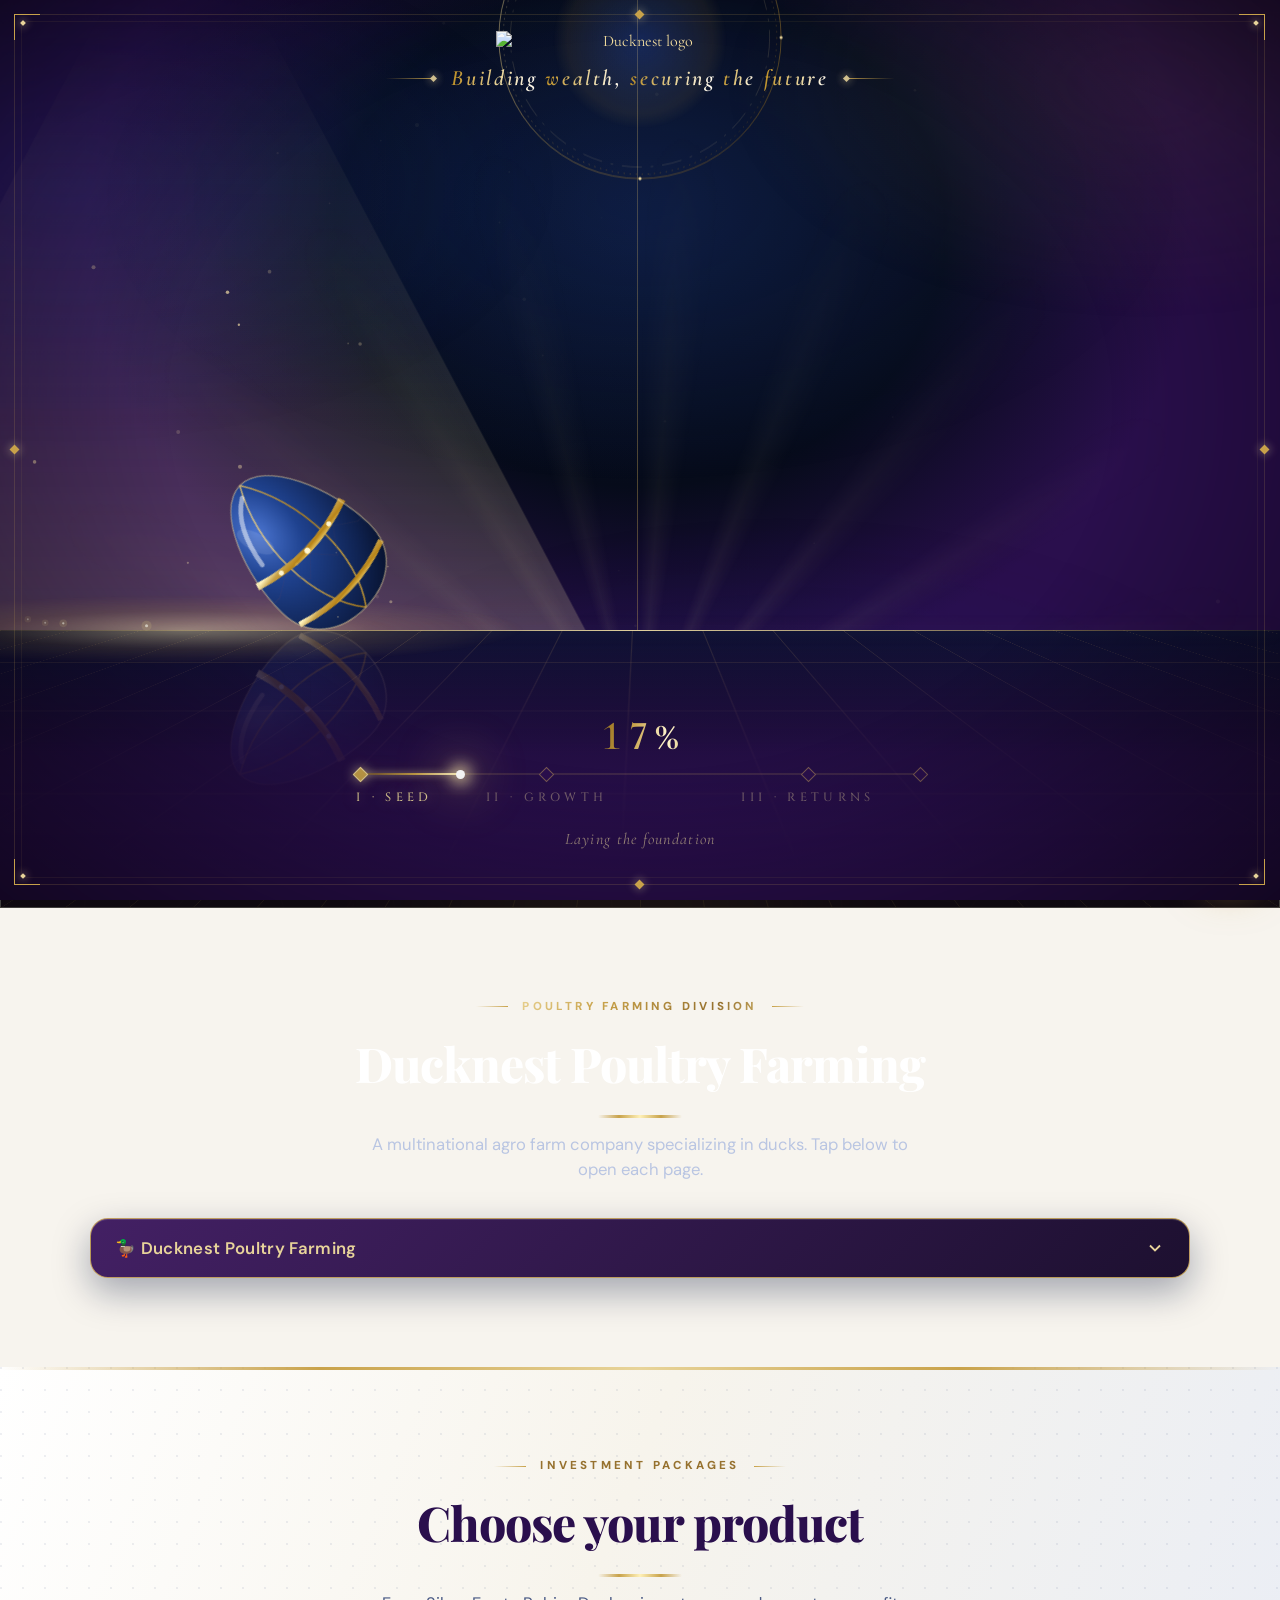
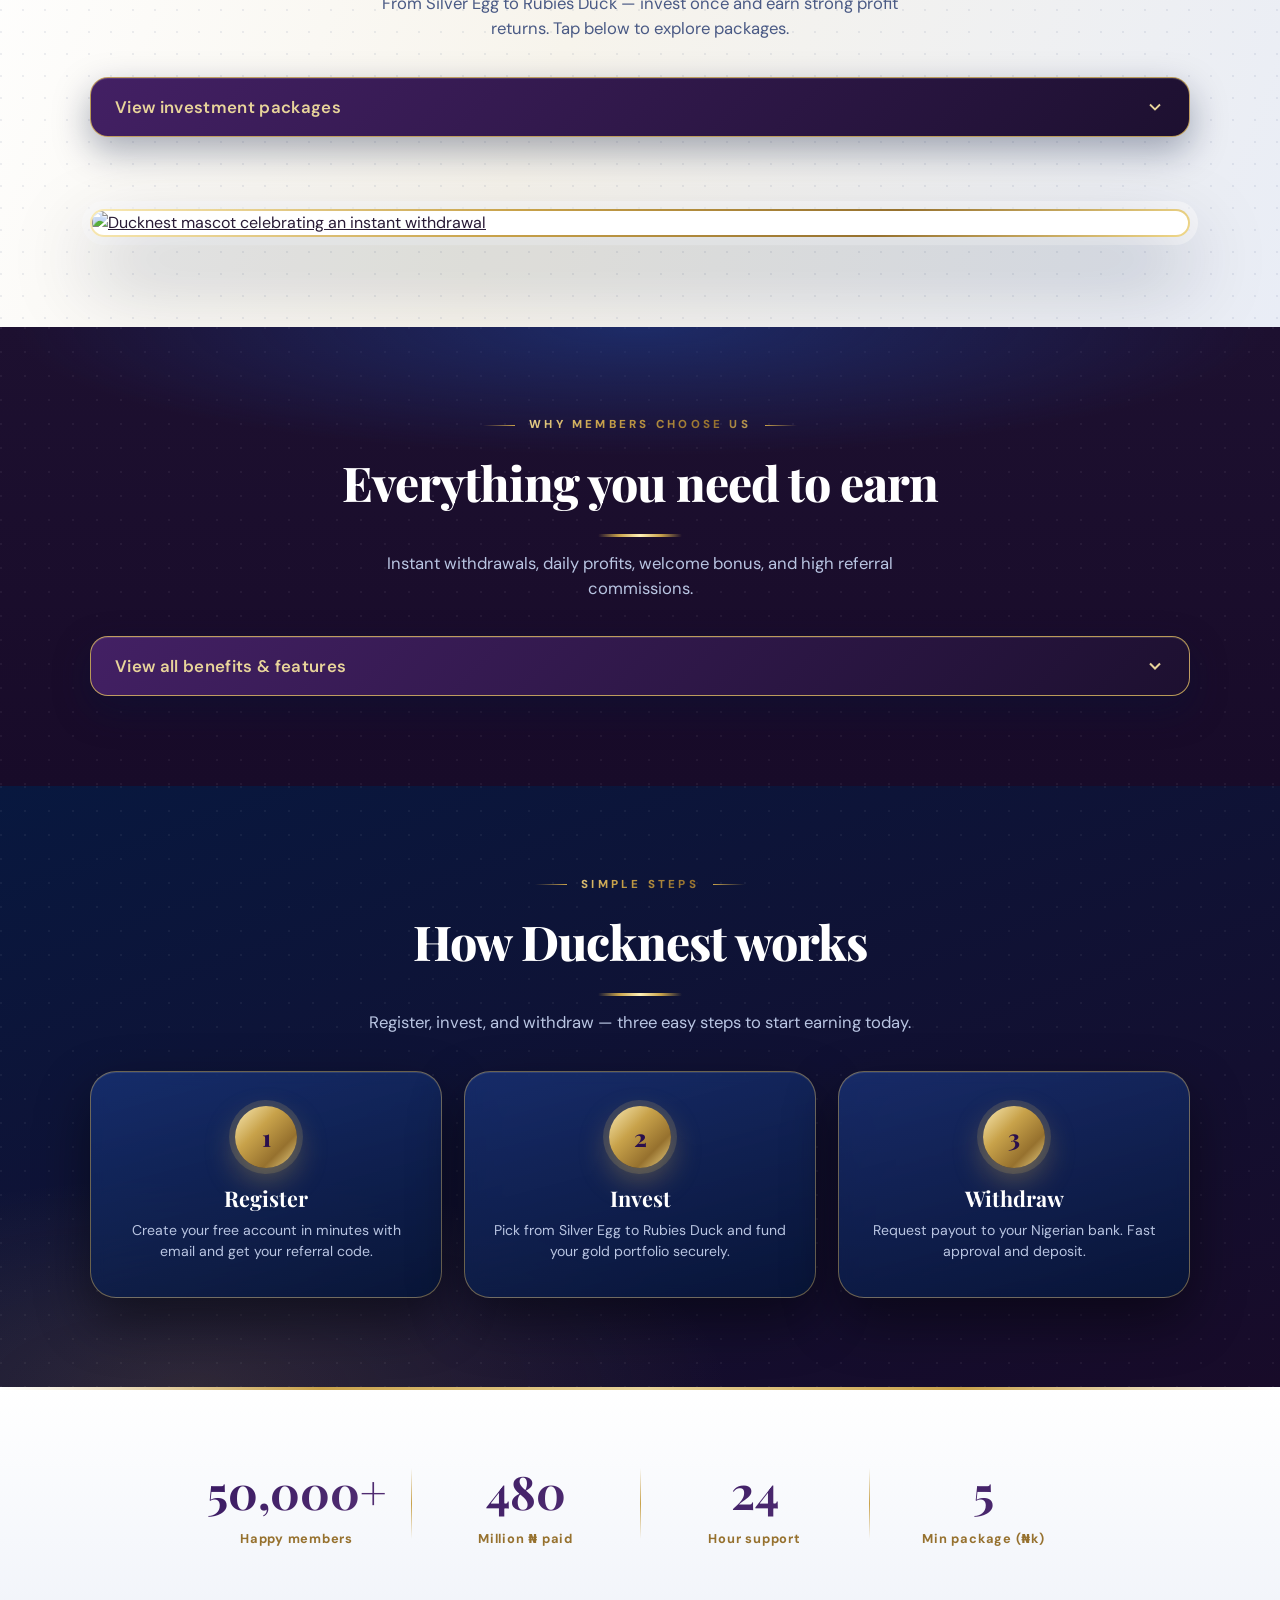
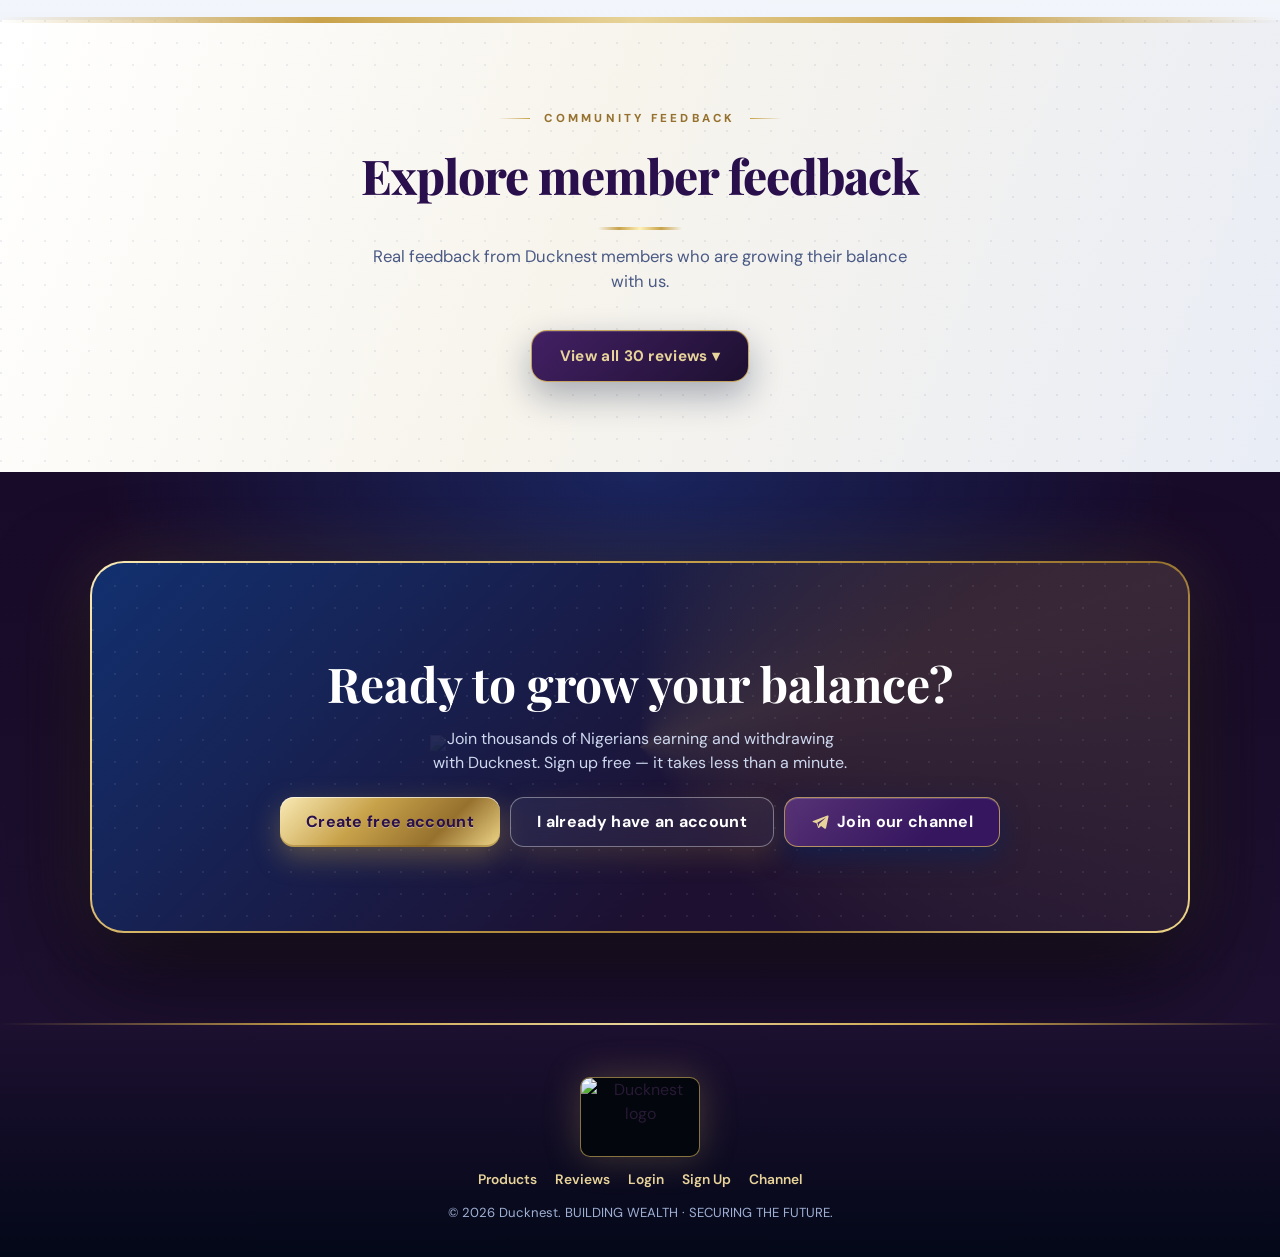
==== commit 70d19d78: "Add files via upload" ====
--- a/index.html
+++ b/index.html
@@ -1136,6 +1136,36 @@
 input:focus,select:focus,textarea:focus{border-color:var(--ducknest-gold)!important;box-shadow:0 0 0 3px rgba(200,162,74,.16)!important}
 ::selection{background:var(--ducknest-purple);color:var(--ducknest-ivory)}
 </style>
+
+<!-- DUCKNEST FIX v2: fit images + working slideshow -->
+<style>
+.Ducknest-product-image, .product-card img, .banner-card img, .banner-card a.banner-hit img {
+  object-fit: contain !important;
+  aspect-ratio: auto !important;
+  height: auto !important;
+  max-height: none !important;
+  width: 100% !important;
+  display: block !important;
+  background: #1a140c !important;
+}
+.banner-card img { padding: 6px !important; }
+.hero { position: relative !important; overflow: hidden !important; min-height: 100vh !important; display: flex !important; align-items: center !important; justify-content: center !important; padding: 110px 18px 50px !important; }
+.hero-visual { display: none !important; }
+.hero-inner { position: relative !important; z-index: 3 !important; grid-template-columns: 1fr !important; max-width: 760px !important; width: 100% !important; text-align: center !important; margin: 0 auto !important; gap: 0 !important; }
+.hero-copy { text-align: center !important; }
+.hero-sub { margin-left: auto !important; margin-right: auto !important; }
+.hero-ctas, .hero-stats { justify-content: center !important; }
+.hero-bg { display: none !important; }
+.hero-slideshow { position: absolute; inset: 0; z-index: 0; overflow: hidden; background: #180B29; }
+.hero-slide { position: absolute; inset: 0; opacity: 0; transition: opacity 1s ease; pointer-events: none; }
+.hero-slide.active { opacity: 1; }
+.hero-slide img { width: 100%; height: 100%; object-fit: cover; object-position: center center; display: block; }
+.hero-overlay { position: absolute; inset: 0; z-index: 1; pointer-events: none; background: linear-gradient(180deg, rgba(10,8,5,.55) 0%, rgba(10,8,5,.45) 45%, rgba(10,8,5,.70) 100%); }
+.hero h1, .hero-sub { text-shadow: 0 4px 24px rgba(0,0,0,.7) !important; }
+.hero-slide-dots { position: absolute; left: 50%; bottom: 22px; transform: translateX(-50%); z-index: 4; display: flex; gap: 8px; }
+.hero-slide-dots .dot { width: 9px; height: 9px; border-radius: 50%; background: rgba(255,255,255,.45); transition: all .3s; }
+.hero-slide-dots .dot.active { background: #E8C547; transform: scale(1.25); }
+</style>
 </head>
 <body class="loading">
 <iframe id="td-preloader" title="Loading Ducknest" aria-hidden="true" scrolling="no" allowtransparency="true" style="position:fixed;inset:0;width:100%;height:100%;border:0;z-index:99999;background:transparent;color-scheme:normal" srcdoc="&lt;!DOCTYPE html&gt;
@@ -1412,7 +1442,7 @@
             &lt;circle cx=&quot;100&quot; cy=&quot;100&quot; r=&quot;95&quot; fill=&quot;none&quot; stroke=&quot;url(#hg)&quot; stroke-width=&quot;.35&quot; stroke-dasharray=&quot;1 3.2&quot; opacity=&quot;.7&quot;/&gt;&lt;/g&gt;
           &lt;g class=&quot;ring-b&quot;&gt;&lt;circle cx=&quot;100&quot; cy=&quot;100&quot; r=&quot;90&quot; fill=&quot;none&quot; stroke=&quot;#E8D49A&quot; stroke-width=&quot;.3&quot; stroke-dasharray=&quot;14 6 2 6&quot; opacity=&quot;.35&quot;/&gt;
             &lt;circle cx=&quot;100&quot; cy=&quot;2&quot; r=&quot;1.6&quot; fill=&quot;#fff6cf&quot;/&gt;&lt;circle cx=&quot;100&quot; cy=&quot;198&quot; r=&quot;1.1&quot; fill=&quot;#E8D49A&quot;/&gt;&lt;circle cx=&quot;2&quot; cy=&quot;100&quot; r=&quot;1.1&quot; fill=&quot;#E8D49A&quot;/&gt;&lt;circle cx=&quot;198&quot; cy=&quot;100&quot; r=&quot;1.1&quot; fill=&quot;#E8D49A&quot;/&gt;&lt;/g&gt;
-        &lt;/svg&gt;&lt;/div&gt;&lt;img id=&quot;logoImg&quot; alt=&quot;Ducknest logo&quot; src=&quot;[data-uri]&quot;&gt;&lt;/div&gt;
+        &lt;/svg&gt;&lt;/div&gt;&lt;img id=&quot;logoImg&quot; alt=&quot;Ducknest logo&quot; src=&quot;images/preloader-logo.webp&quot;&gt;&lt;/div&gt;
       &lt;div class=&quot;mottoRow&quot;&gt;
         &lt;i class=&quot;rule&quot;&gt;&lt;/i&gt;
         &lt;p class=&quot;motto&quot; aria-label=&quot;Building wealth, securing the future&quot;&gt;
@@ -1943,7 +1973,7 @@
 
 <nav class="nav" id="nav">
 <a class="nav-brand" href="#top">
-<img alt="Ducknest logo" decoding="async" src="images/ducknest-3d-logo.png"/>
+<img alt="Ducknest logo" decoding="async" src="images/logo.jpg"/>
 <span>Ducknest</span>
 </a>
 <div class="nav-actions">
@@ -1972,6 +2002,10 @@
 </nav>
 <div aria-hidden="true" class="live-ticker"><div class="ticker-track" id="tickerTrack"></div></div>
 <section class="hero" id="top">
+<div class="hero-slideshow" aria-hidden="true"><div class="hero-slide active"><img src="images/hero-01.jpg" alt="" /></div><div class="hero-slide"><img src="images/hero-02.jpg" alt="" /></div><div class="hero-slide"><img src="images/hero-03.jpg" alt="" /></div><div class="hero-slide"><img src="images/hero-04.jpg" alt="" /></div></div>
+<div class="hero-overlay" aria-hidden="true"></div>
+<div class="hero-slide-dots" aria-hidden="true"><span class="dot active"></span><span class="dot"></span><span class="dot"></span><span class="dot"></span></div>
+
 <div class="hero-bg"></div>
 <div class="hx-aurora" aria-hidden="true"><i></i><i></i><i></i></div>
 <div class="hx-rays" aria-hidden="true"></div>
@@ -2005,7 +2039,7 @@
 <circle class="r2" cx="300" cy="300" r="250" fill="none" stroke="rgba(255,255,255,.28)" stroke-width="1" stroke-dasharray="60 14 6 14"/>
 <circle cx="300" cy="10" r="5" fill="#fff3c2" class="orb"/></svg>
 </div>
-<div class="hx-tilt" id="hxTilt"><img alt="Ducknest royal duck family hero artwork" decoding="async" fetchpriority="high" loading="eager" src="images/Ducknest-royal-duck-family-hero-artwork.webp"/><span class="hx-gloss"></span></div>
+<div class="hx-tilt" id="hxTilt"><img alt="Ducknest royal duck family hero artwork" decoding="async" fetchpriority="high" loading="eager" src="images/image-01.jpg"/><span class="hx-gloss"></span></div>
 <div class="hero-float f1" id="wdA"><div class="f-label"><span class="wd-l">Latest withdrawal</span> · <span class="wd-t">just now</span></div><div class="f-name">Chinedu O.</div><div class="f-value">₦248,000 ✓</div></div>
 <div class="hero-float f2" id="wdB"><div class="f-label"><span class="wd-t">Just now</span></div><div class="f-name">Amina B.</div><div class="f-value">+₦85,000</div></div>
 <div class="hx-seal" aria-hidden="true"><svg viewBox="0 0 200 200"><defs><path id="hxc" d="M100 100 m-74 0 a74 74 0 1 1 148 0 a74 74 0 1 1 -148 0"/></defs>
@@ -2056,7 +2090,7 @@
 <div class="products-panel" id="productsPanel">
 <div class="products-grid">
 <article class="product-card reveal Ducknest-product">
-<img alt="Silver Egg collectible investment product" class="Ducknest-product-image" decoding="async" src="images/silver-egg-collectible-investment-product.jpg"/>
+<img alt="Silver Egg collectible investment product" class="Ducknest-product-image" decoding="async" src="images/image-02.jpg"/>
 <div class="product-content">
 <span class="product-badge">SILVER EGG</span>
 <h3>Silver Egg</h3>
@@ -2066,7 +2100,7 @@
 </div>
 </article>
 <article class="product-card reveal Ducknest-product">
-<img alt="Golden Duckling collectible investment product" class="Ducknest-product-image" decoding="async" src="images/golden-duckling-collectible-investment-product.jpg"/>
+<img alt="Golden Duckling collectible investment product" class="Ducknest-product-image" decoding="async" src="images/image-03.jpg"/>
 <div class="product-content">
 <span class="product-badge">GOLDEN  DUCKLING</span>
 <h3>Golden Duckling</h3>
@@ -2076,7 +2110,7 @@
 </div>
 </article>
 <article class="product-card reveal Ducknest-product">
-<img alt="Diamond Drake collectible investment product" class="Ducknest-product-image" decoding="async" src="images/diamond-drake-collectible-investment-product.jpg"/>
+<img alt="Diamond Drake collectible investment product" class="Ducknest-product-image" decoding="async" src="images/image-04.jpg"/>
 <div class="product-content">
 <span class="product-badge">DIAMOND DRAKE</span>
 <h3>Diamond Drake</h3>
@@ -2086,7 +2120,7 @@
 </div>
 </article>
 <article class="product-card reveal Ducknest-product">
-<img alt="Rubies Duck collectible investment product" class="Ducknest-product-image" decoding="async" src="images/rubies-duck-collectible-investment-product.jpg"/>
+<img alt="Rubies Duck collectible investment product" class="Ducknest-product-image" decoding="async" src="images/image-05.jpg"/>
 <div class="product-content">
 <span class="product-badge">RUBIES DUCK</span>
 <h3>Rubies Duck</h3>
@@ -2099,7 +2133,7 @@
 </div>
 </div>
 </div>
-<div class="section-inner promo-wrap"><a class="promo-band reveal" href="dashboard.html?view=login" aria-label="Get a product, boost your balance and withdraw instantly"><img alt="Ducknest mascot celebrating an instant withdrawal" decoding="async" loading="lazy" src="images/Ducknest-mascot-celebrating-an-instant-withdrawal.webp"/></a></div>
+<div class="section-inner promo-wrap"><a class="promo-band reveal" href="dashboard.html?view=login" aria-label="Get a product, boost your balance and withdraw instantly"><img alt="Ducknest mascot celebrating an instant withdrawal" decoding="async" loading="lazy" src="images/image-06.jpg"/></a></div>
 </section>
 <section class="section" id="why">
 <div class="section-inner">
@@ -2117,7 +2151,7 @@
 <div class="banner-stack">
 <article class="banner-card reveal">
 <a class="banner-hit" href="dashboard.html?view=login">
-<img alt="Withdraw Instantly" decoding="async" loading="lazy" src="images/withdraw-instantly.webp" style="width:100%;height:auto;display:block"/>
+<img alt="Withdraw Instantly" decoding="async" loading="lazy" src="images/image-07.jpg" style="width:100%;height:auto;display:block"/>
 </a>
 <div class="banner-caption">
 <h4>Withdraw Instantly</h4>
@@ -2126,7 +2160,7 @@
 </article>
 <article class="banner-card reveal">
 <a class="banner-hit" href="dashboard.html?view=login">
-<img alt="Explore the Details" decoding="async" loading="lazy" src="images/explore-the-details.webp" style="width:100%;height:auto;display:block"/>
+<img alt="Explore the Details" decoding="async" loading="lazy" src="images/image-08.jpg" style="width:100%;height:auto;display:block"/>
 </a>
 <div class="banner-caption">
 <h4>Explore the Details</h4>
@@ -2135,7 +2169,7 @@
 </article>
 <article class="banner-card reveal">
 <a class="banner-hit" href="dashboard.html?view=login">
-<img alt="Special Welcome Bonus" decoding="async" loading="lazy" src="images/special-welcome-bonus.webp" style="width:100%;height:auto;display:block"/>
+<img alt="Special Welcome Bonus" decoding="async" loading="lazy" src="images/image-09.jpg" style="width:100%;height:auto;display:block"/>
 </a>
 <div class="banner-caption">
 <h4>Special Welcome Bonus</h4>
@@ -2144,7 +2178,7 @@
 </article>
 <article class="banner-card reveal">
 <a class="banner-hit" href="dashboard.html?view=login">
-<img alt="Your financial journey, thoughtfully designed" decoding="async" loading="lazy" src="images/your-financial-journey-thoughtfully-designed.webp" style="width:100%;height:auto;display:block"/>
+<img alt="Your financial journey, thoughtfully designed" decoding="async" loading="lazy" src="images/image-10.jpg" style="width:100%;height:auto;display:block"/>
 </a>
 <div class="banner-caption">
 <h4>Your financial journey, thoughtfully designed</h4>
@@ -2153,7 +2187,7 @@
 </article>
 <article class="banner-card reveal">
 <a class="banner-hit" href="dashboard.html?view=login">
-<img alt="Achieve Financial Freedom" decoding="async" loading="lazy" src="images/achieve-financial-freedom.webp" style="width:100%;height:auto;display:block"/>
+<img alt="Achieve Financial Freedom" decoding="async" loading="lazy" src="images/image-11.jpg" style="width:100%;height:auto;display:block"/>
 </a>
 <div class="banner-caption">
 <h4>Achieve Financial Freedom</h4>
@@ -2162,7 +2196,7 @@
 </article>
 <article class="banner-card reveal">
 <a class="banner-hit" href="dashboard.html?view=login">
-<img alt="Become a Ducknest Millionaire" decoding="async" loading="lazy" src="images/become-a-Ducknest-millionaire.webp" style="width:100%;height:auto;display:block"/>
+<img alt="Become a Ducknest Millionaire" decoding="async" loading="lazy" src="images/image-12.jpg" style="width:100%;height:auto;display:block"/>
 </a>
 <div class="banner-caption">
 <h4>Become a Ducknest Millionaire</h4>
@@ -2171,7 +2205,7 @@
 </article>
 <article class="banner-card reveal">
 <a class="banner-hit" href="https://t.me/Ducknestfinance" rel="noopener" target="_blank">
-<img alt="High Referral Commission" decoding="async" loading="lazy" src="images/high-referral-commission.webp" style="width:100%;height:auto;display:block"/>
+<img alt="High Referral Commission" decoding="async" loading="lazy" src="images/image-13.jpg" style="width:100%;height:auto;display:block"/>
 </a>
 <div class="banner-caption">
 <h4>High Referral Commission</h4>
@@ -2180,7 +2214,7 @@
 </article>
 <article class="banner-card reveal">
 <a class="banner-hit" href="dashboard.html?view=login">
-<img alt="Invite Friends &amp; Earn" decoding="async" loading="lazy" src="images/invite-friends-and-earn.webp" style="width:100%;height:auto;display:block"/>
+<img alt="Invite Friends &amp; Earn" decoding="async" loading="lazy" src="images/image-14.jpg" style="width:100%;height:auto;display:block"/>
 </a>
 <div class="banner-caption">
 <h4>Invite Friends &amp; Earn</h4>
@@ -2189,7 +2223,7 @@
 </article>
 <article class="banner-card reveal">
 <a class="banner-hit" href="#how">
-<img alt="How Ducknest Works" decoding="async" loading="lazy" src="images/how-Ducknest-works.webp" style="width:100%;height:auto;display:block"/>
+<img alt="How Ducknest Works" decoding="async" loading="lazy" src="images/image-15.jpg" style="width:100%;height:auto;display:block"/>
 </a>
 <div class="banner-caption">
 <h4>How Ducknest Works</h4>
@@ -2198,7 +2232,7 @@
 </article>
 <article class="banner-card reveal">
 <a class="banner-hit" href="https://wa.me/2349014154091" rel="noopener" target="_blank">
-<img alt="24/7 Customer Support" decoding="async" loading="lazy" src="images/24-7-customer-support.webp" style="width:100%;height:auto;display:block"/>
+<img alt="24/7 Customer Support" decoding="async" loading="lazy" src="images/image-16.jpg" style="width:100%;height:auto;display:block"/>
 </a>
 <div class="banner-caption">
 <h4>24/7 Customer Support</h4>
@@ -2234,7 +2268,7 @@
 <section class="section">
 <div class="section-inner">
 <div class="cta-banner reveal">
-<img alt="Ducknest logo" class="cta-logo" decoding="async" loading="lazy" src="images/ducknest-3d-logo.png"/>
+<img alt="Ducknest logo" class="cta-logo" decoding="async" loading="lazy" src="images/logo.jpg"/>
 <h2>Ready to grow your balance?</h2>
 <p>Join thousands of Nigerians earning and withdrawing with Ducknest. Sign up free — it takes less than a minute.</p>
 <div class="cta-actions">
@@ -2246,7 +2280,7 @@
 </div>
 </section>
 <footer>
-<img alt="Ducknest logo" class="footer-logo" decoding="async" src="images/ducknest-3d-logo.png"/>
+<img alt="Ducknest logo" class="footer-logo" decoding="async" src="images/logo.jpg"/>
 <div class="footer-links">
 <a href="#products">Products</a>
 <a href="#reviews">Reviews</a>
@@ -2520,5 +2554,20 @@
   });
 }catch(e){}})();
 </script>
+
+<script>
+(function(){
+  var slides = document.querySelectorAll('.hero-slide');
+  var dots = document.querySelectorAll('.hero-slide-dots .dot');
+  if(!slides.length) return;
+  var i = 0;
+  function show(n){
+    slides.forEach(function(s,idx){ s.classList.toggle('active', idx===n); });
+    dots.forEach(function(d,idx){ d.classList.toggle('active', idx===n); });
+  }
+  show(0);
+  setInterval(function(){ i = (i+1) % slides.length; show(i); }, 7000);
+})();
+</script>
 </body>
 </html>
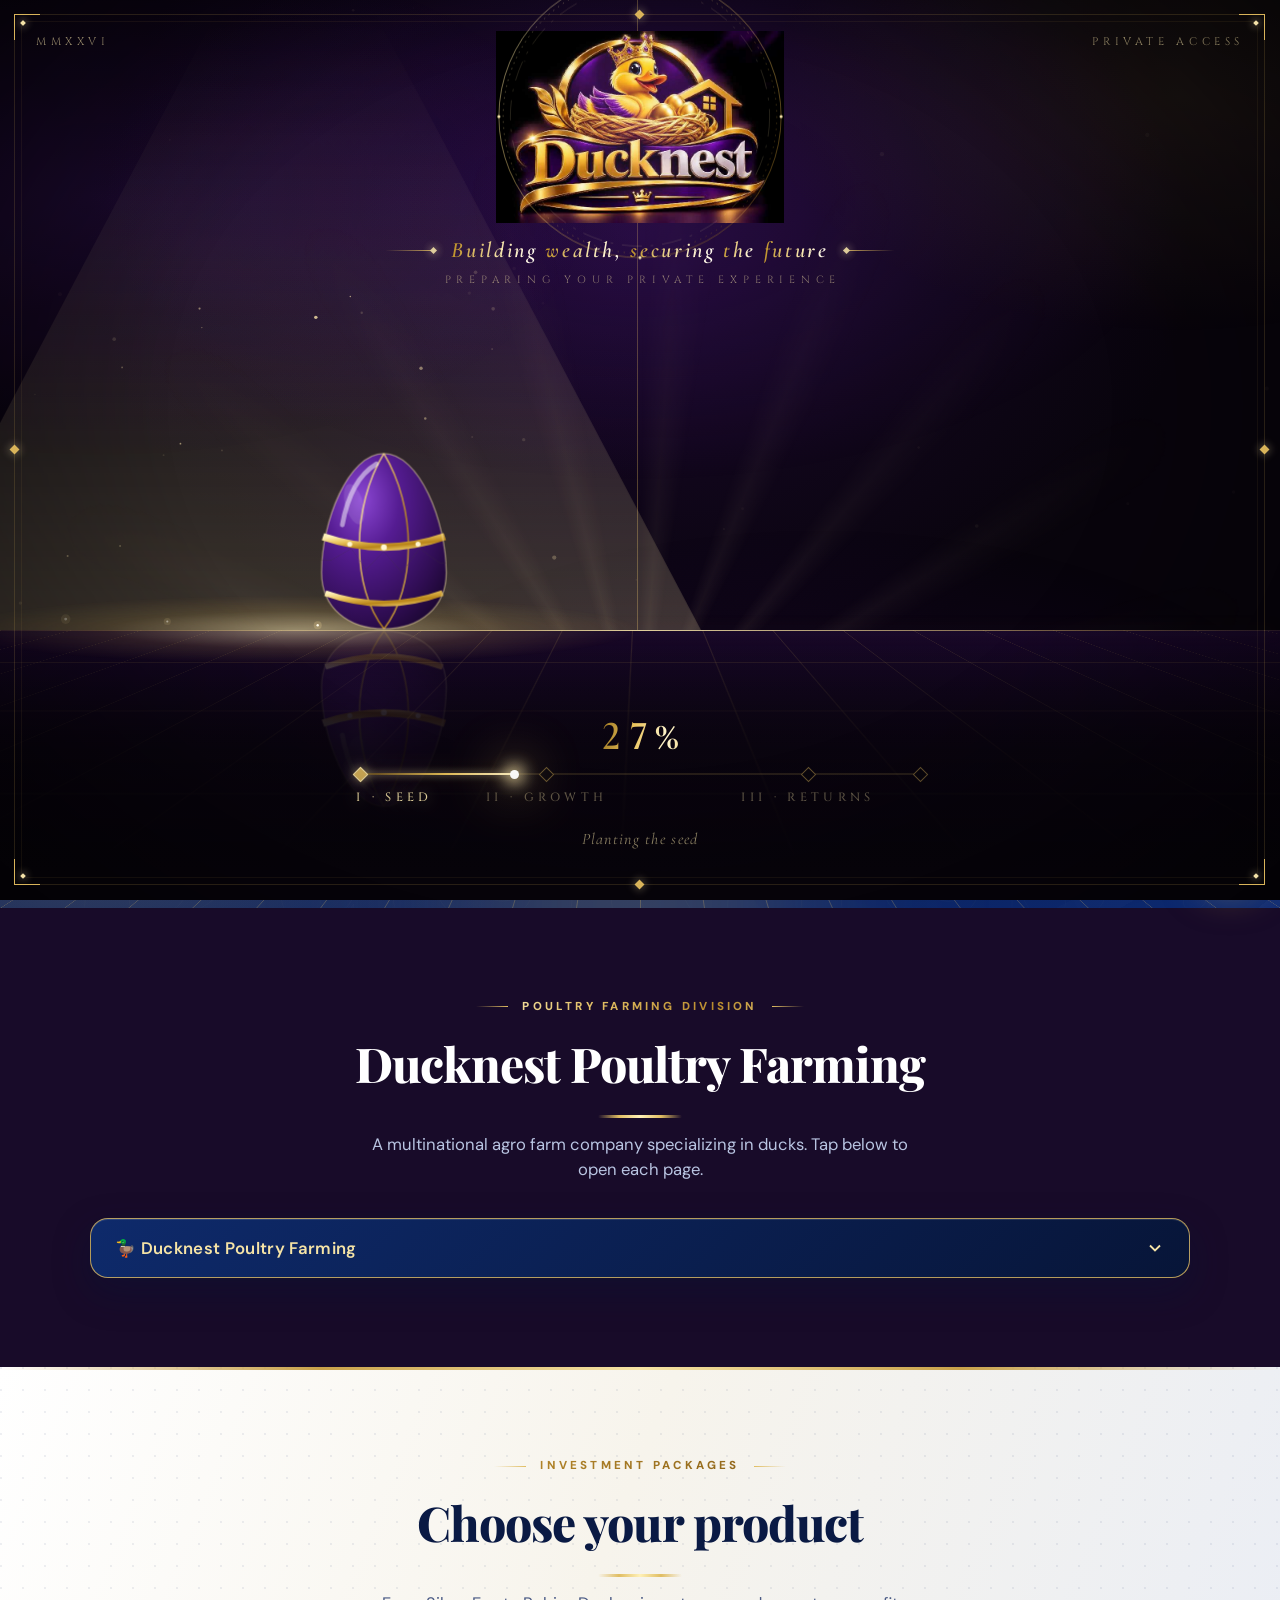
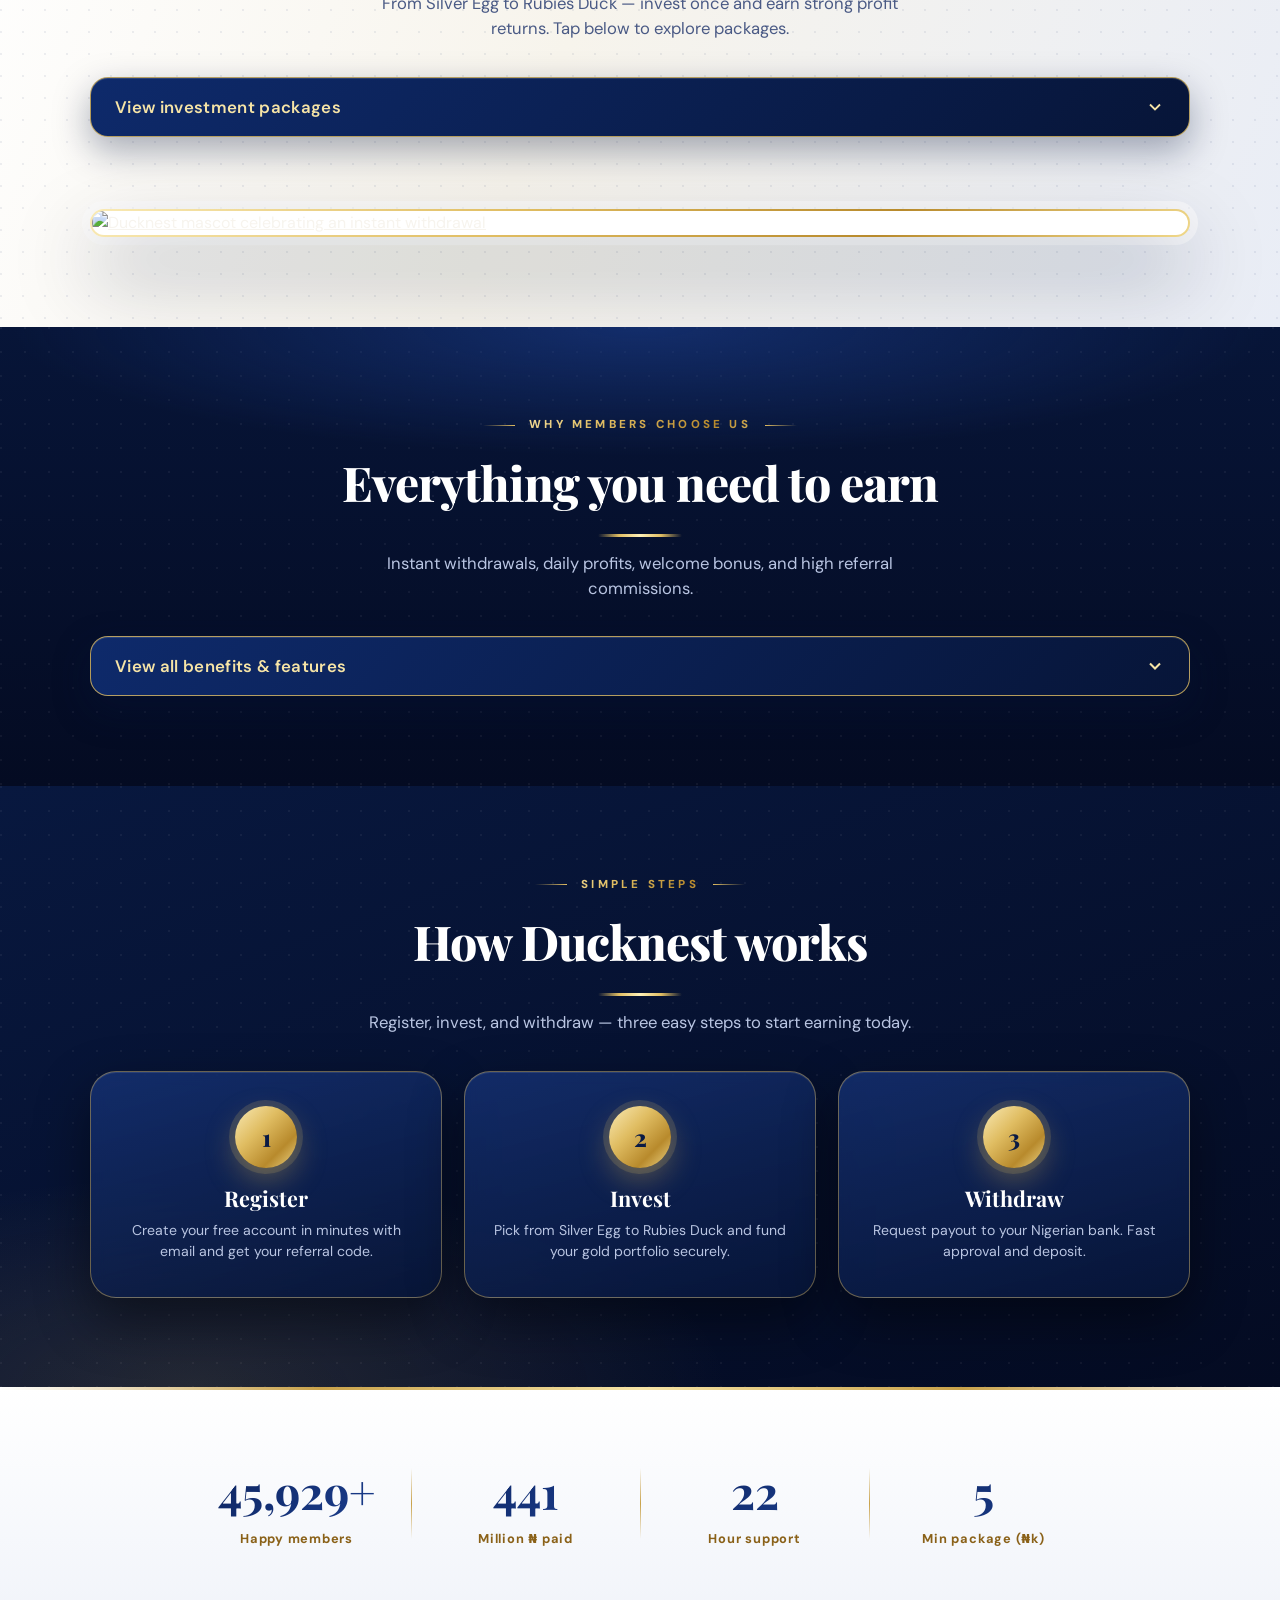
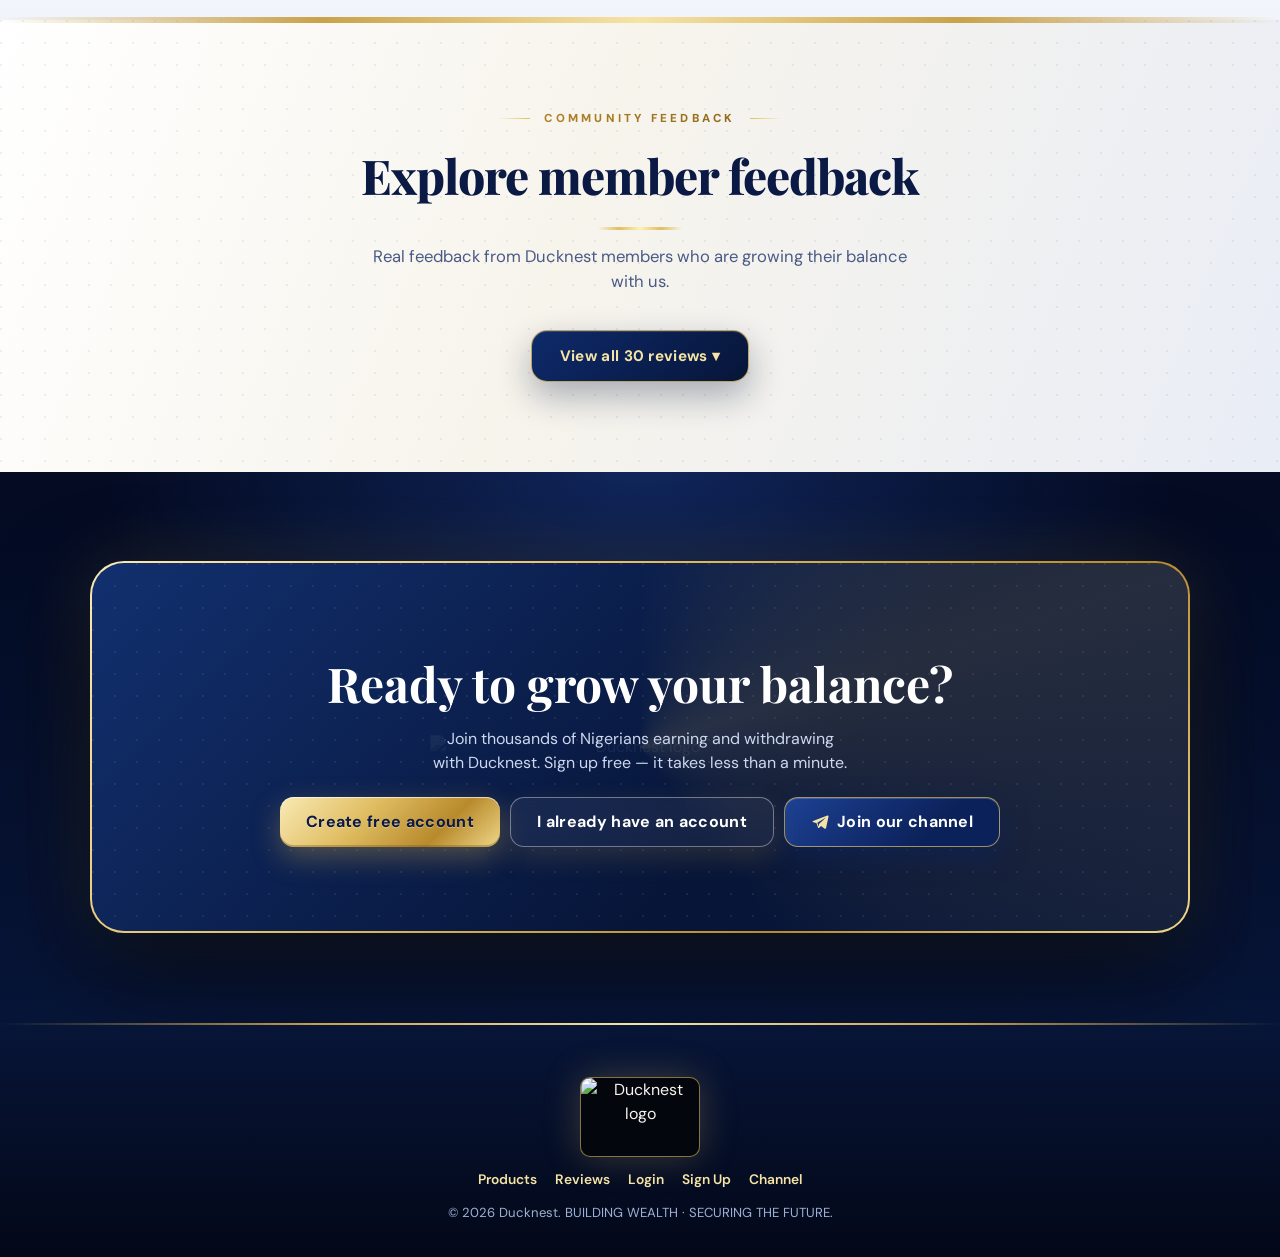
==== commit 56a1a6f4: "Add files via upload" ====
--- a/index.html
+++ b/index.html
@@ -13,11 +13,11 @@
 /* ===== PRELOADER ===== */
 
   :root{
-    --obsidian:#2A0F4D;
-    --enamel:#432064;
-    --gold:#C8A24A;
-    --gold-hi:#E8D49A;
-    --ivory:#F7F4EE;
+    --obsidian:#04060c;
+    --enamel:#14295a;
+    --gold:#d9b45a;
+    --gold-hi:#f4e2a8;
+    --ivory:#f3ecd8;
     --serif:'Cormorant Garamond','Cormorant',Georgia,'Times New Roman',serif;
   }
   *{box-sizing:border-box;margin:0;padding:0}
@@ -279,9 +279,9 @@
   --card:#101a2b;
   --card2:#142138;
   --border:rgba(213,184,112,.24);
-  --gold:#E8D49A;
+  --gold:#d8bd78;
   --gold-light:#f4e8c4;
-  --gold-dark:#96712E;
+  --gold-dark:#a9843f;
   --text:#f4f2ec;
   --muted:#a8b2c3;
   --success:#5bd6a0;
@@ -312,7 +312,7 @@
 .nav-brand span{letter-spacing:.04em}
 .btn{border-radius:13px;letter-spacing:.01em}
 .btn-gold{
-  background:linear-gradient(130deg,#f4e8c4 0%,#E8D49A 48%,#96712E 100%);
+  background:linear-gradient(130deg,#f4e8c4 0%,#d8bd78 48%,#a9843f 100%);
   color:#10131a;
   box-shadow:0 8px 24px rgba(185,148,69,.2),inset 0 1px rgba(255,255,255,.5);
 }
@@ -348,7 +348,7 @@
 }
 .hero h1{letter-spacing:-.025em;text-shadow:0 12px 42px rgba(0,0,0,.25)}
 .hero h1 em{
-  background:linear-gradient(115deg,#fff4d4 0%,#E8D49A 38%,#f5e7bd 62%,#96712E 100%);
+  background:linear-gradient(115deg,#fff4d4 0%,#d8bd78 38%,#f5e7bd 62%,#a9843f 100%);
   -webkit-background-clip:text;background-clip:text;
 }
 .hero-sub,.section-sub{color:#b3bdcc}
@@ -386,7 +386,7 @@
   background:linear-gradient(155deg,rgba(22,35,56,.9),rgba(12,19,33,.98));
   border-radius:22px;
 }
-.step-num{background:linear-gradient(135deg,#f4e8c4,#E8D49A 55%,#96712E);box-shadow:0 10px 28px rgba(185,148,69,.18)}
+.step-num{background:linear-gradient(135deg,#f4e8c4,#d8bd78 55%,#a9843f);box-shadow:0 10px 28px rgba(185,148,69,.18)}
 .stats-band{
   background:linear-gradient(120deg,#101a2b,#17243a 50%,#0d1626);
   border-color:rgba(216,189,120,.2);
@@ -395,7 +395,7 @@
 .review-card{background:linear-gradient(150deg,#121e31,#0b1220);border-radius:20px}
 .review-card:hover{border-color:rgba(216,189,120,.42)}
 .review-stars{color:var(--gold-light)}
-.review-avatar{background:linear-gradient(135deg,#f4e8c4,#E8D49A);color:#172033}
+.review-avatar{background:linear-gradient(135deg,#f4e8c4,#d8bd78);color:#172033}
 .cta-banner{
   background:
     radial-gradient(ellipse at 10% 0%,rgba(67,100,154,.25),transparent 50%),
@@ -408,7 +408,7 @@
 footer p{color:#aab5c6}
 .footer-links a{color:var(--gold-light)}
 .chat-btn{
-  background:linear-gradient(135deg,#f4e8c4,#E8D49A 55%,#96712E);
+  background:linear-gradient(135deg,#f4e8c4,#d8bd78 55%,#a9843f);
   color:#101725;
   box-shadow:0 12px 34px rgba(185,148,69,.27);
 }
@@ -542,24 +542,24 @@
    Ducknest ROYAL EDITION — navy · white · gold
    ===================================================================== */
 :root{
-  --nv1:#180B29;--nv2:#1D1030;--nv3:#35165F;--nv4:#12306f;--nv5:#573276;
+  --nv1:#040b22;--nv2:#071538;--nv3:#0b2159;--nv4:#12306f;--nv5:#1d4194;
   --ivory:#f7f4ec;--paper:#ffffff;--silver:#e7ebf4;
-  --g1:#E8D49A;--g2:#C8A24A;--g3:#c9a24a;--g4:#96712E;
-  --ink:#2A0F4D;--ink2:#4a5a85;
-  --bg:#180B29;--bg2:#1D1030;--card:#35165F;--card2:#432064;
-  --gold:#C8A24A;--gold-light:#E8D49A;--gold-dark:#96712E;
+  --g1:#f6e4a6;--g2:#e0bd62;--g3:#c9a24a;--g4:#9a7424;
+  --ink:#0a1a44;--ink2:#4a5a85;
+  --bg:#040b22;--bg2:#071538;--card:#0b2159;--card2:#0e2a6b;
+  --gold:#d9b45a;--gold-light:#f6e4a6;--gold-dark:#9a7424;
   --text:#ffffff;--muted:#b9c5e2;--border:rgba(217,180,90,.3);
-  --goldgrad:linear-gradient(135deg,#f9eab5 0%,#C8A24A 38%,#96712E 72%,#f0d88a 100%);
+  --goldgrad:linear-gradient(135deg,#f9eab5 0%,#e0bd62 38%,#b88a2c 72%,#f0d88a 100%);
 }
 html{scroll-padding-top:112px}
 body{
   background:var(--nv1)!important;color:#fff;
   font-family:"DM Sans",system-ui,sans-serif;
 }
-::selection{background:#C8A24A;color:#1D1030}
+::selection{background:#e0bd62;color:#071538}
 ::-webkit-scrollbar{width:10px}
 ::-webkit-scrollbar-track{background:#050d26}
-::-webkit-scrollbar-thumb{background:linear-gradient(#C8A24A,#96712E);border-radius:8px;border:2px solid #050d26}
+::-webkit-scrollbar-thumb{background:linear-gradient(#e0bd62,#9a7424);border-radius:8px;border:2px solid #050d26}
 h1,h2,h3,h4{font-family:"Playfair Display",Georgia,serif}
 
 /* ---------- NAV ---------- */
@@ -570,7 +570,7 @@
   backdrop-filter:blur(18px);-webkit-backdrop-filter:blur(18px);
 }
 body .nav::after{content:"";position:absolute;left:0;right:0;bottom:0;height:1px;
-  background:linear-gradient(90deg,transparent,#C8A24A 25%,#f9eab5 50%,#C8A24A 75%,transparent);opacity:.85}
+  background:linear-gradient(90deg,transparent,#e0bd62 25%,#f9eab5 50%,#e0bd62 75%,transparent);opacity:.85}
 body .nav-brand span{
   background:var(--goldgrad);-webkit-background-clip:text;background-clip:text;color:transparent!important;
   -webkit-text-fill-color:transparent;font-size:1.3rem!important;letter-spacing:.06em!important}
@@ -579,32 +579,32 @@
 /* ---------- BUTTONS ---------- */
 body .btn{font-weight:700;letter-spacing:.02em;border-radius:14px}
 body .btn-gold{
-  background:var(--goldgrad)!important;color:#2A0F4D!important;
+  background:var(--goldgrad)!important;color:#0a1a44!important;
   box-shadow:0 10px 28px rgba(201,162,74,.38),inset 0 1px 0 rgba(255,255,255,.65),inset 0 -2px 0 rgba(120,84,18,.35)!important;
   border:0!important;text-shadow:0 1px 0 rgba(255,255,255,.35)}
 body .btn-gold:hover{transform:translateY(-3px);box-shadow:0 16px 38px rgba(224,189,98,.5),inset 0 1px 0 rgba(255,255,255,.75)!important}
 body .btn-outline{
   background:rgba(255,255,255,.06)!important;color:#fff!important;
   border:1px solid rgba(255,255,255,.38)!important;backdrop-filter:blur(8px)}
-body .btn-outline:hover{background:rgba(255,255,255,.14)!important;border-color:#C8A24A!important;color:#E8D49A!important}
+body .btn-outline:hover{background:rgba(255,255,255,.14)!important;border-color:#e0bd62!important;color:#f6e4a6!important}
 body .btn-green{
-  background:linear-gradient(135deg,#573276,#35165F 70%)!important;color:#fff!important;
+  background:linear-gradient(135deg,#1d4194,#0b2159 70%)!important;color:#fff!important;
   border:1px solid rgba(224,189,98,.7)!important;
   box-shadow:0 10px 26px rgba(11,33,89,.6),inset 0 1px 0 rgba(255,255,255,.18)!important}
-body .btn-green svg{color:#E8D49A}
-body .btn-green:hover{transform:translateY(-3px);box-shadow:0 14px 34px rgba(29,65,148,.7),0 0 0 1px #C8A24A!important}
-body .dd-menu{background:linear-gradient(160deg,#432064,#1D1030)!important;border:1px solid rgba(224,189,98,.45)!important}
+body .btn-green svg{color:#f6e4a6}
+body .btn-green:hover{transform:translateY(-3px);box-shadow:0 14px 34px rgba(29,65,148,.7),0 0 0 1px #e0bd62!important}
+body .dd-menu{background:linear-gradient(160deg,#0e2a6b,#071538)!important;border:1px solid rgba(224,189,98,.45)!important}
 body .dd-menu a{color:#fff}
-body .dd-menu a:hover{background:rgba(224,189,98,.14)!important;color:#E8D49A!important}
+body .dd-menu a:hover{background:rgba(224,189,98,.14)!important;color:#f6e4a6!important}
 
 /* ---------- TICKER ---------- */
 body .live-ticker{
-  background:linear-gradient(90deg,#030a20,#35165F 50%,#030a20)!important;
+  background:linear-gradient(90deg,#030a20,#0b2159 50%,#030a20)!important;
   border-bottom:1px solid rgba(224,189,98,.45)!important;
   box-shadow:0 6px 24px rgba(0,0,0,.4)!important}
 body .ticker-item{color:#dfe6f7!important;font-weight:500}
 body .ticker-item .name{background:var(--goldgrad);-webkit-background-clip:text;background-clip:text;color:transparent!important;font-weight:800;letter-spacing:.14em}
-body .ticker-item::after{color:#C8A24A!important}
+body .ticker-item::after{color:#e0bd62!important}
 
 /* ---------- HERO ---------- */
 body .hero{background:var(--nv1)}
@@ -613,15 +613,15 @@
     radial-gradient(ellipse 60% 50% at 82% 30%,rgba(29,65,148,.75),transparent 70%),
     radial-gradient(ellipse 45% 40% at 8% 90%,rgba(224,189,98,.16),transparent 70%),
     radial-gradient(circle at 1px 1px,rgba(255,255,255,.07) 1px,transparent 1.5px) 0 0/24px 24px,
-    linear-gradient(150deg,#180B29 0%,#08183f 48%,#35165F 100%)!important}
+    linear-gradient(150deg,#040b22 0%,#08183f 48%,#0b2159 100%)!important}
 body .hero-bg::before{content:"";position:absolute;inset:0;
   background:linear-gradient(112deg,transparent 0 56%,rgba(255,255,255,.045) 56% 71%,transparent 71% 76%,rgba(224,189,98,.07) 76% 77%,transparent 77%)}
 body .hero-bg::after{content:"";position:absolute;left:0;right:0;bottom:0;height:140px;
   background:linear-gradient(180deg,transparent,rgba(4,11,34,.9))}
-body .particle{background:radial-gradient(circle,#fff6d0,#C8A24A 60%,transparent 70%)!important;box-shadow:0 0 10px rgba(246,228,166,.8)}
+body .particle{background:radial-gradient(circle,#fff6d0,#e0bd62 60%,transparent 70%)!important;box-shadow:0 0 10px rgba(246,228,166,.8)}
 body .hero-badge{
   background:linear-gradient(90deg,rgba(224,189,98,.18),rgba(224,189,98,.06))!important;
-  border:1px solid rgba(224,189,98,.6)!important;color:#E8D49A!important;font-weight:600;letter-spacing:.04em}
+  border:1px solid rgba(224,189,98,.6)!important;color:#f6e4a6!important;font-weight:600;letter-spacing:.04em}
 body .hero h1{
   font-family:"Playfair Display",serif;color:#fff!important;font-weight:800;
   text-shadow:0 6px 40px rgba(0,0,0,.5)!important;letter-spacing:-.01em}
@@ -642,14 +642,14 @@
   filter:blur(38px);animation:spinSlow 18s linear infinite;opacity:.8}
 body .hero-visual img{
   border:2px solid transparent!important;border-radius:28px!important;
-  background:linear-gradient(#1D1030,#1D1030) padding-box,var(--goldgrad) border-box;
+  background:linear-gradient(#071538,#071538) padding-box,var(--goldgrad) border-box;
   box-shadow:0 40px 100px rgba(0,0,0,.65),0 0 60px rgba(224,189,98,.18)!important}
 body .hero-float{
   background:linear-gradient(145deg,#ffffff,#eef2fb)!important;
   border:1px solid rgba(224,189,98,.85)!important;border-radius:16px;
   box-shadow:0 18px 40px rgba(0,0,0,.45),0 0 0 4px rgba(255,255,255,.06)!important;backdrop-filter:none}
 body .hero-float .f-label{color:#4a5a85!important;font-weight:600}
-body .hero-float .f-value{color:#35165F!important;font-weight:800}
+body .hero-float .f-value{color:#0b2159!important;font-weight:800}
 
 /* ---------- SECTION HEADINGS (centered, ornamented) ---------- */
 body .section{background:transparent}
@@ -660,12 +660,12 @@
   display:block;width:max-content;max-width:100%;
   background:var(--goldgrad);-webkit-background-clip:text;background-clip:text;color:transparent!important;-webkit-text-fill-color:transparent;
   font-weight:800;letter-spacing:.28em;font-size:.72rem;margin-bottom:12px;position:relative;padding:0 46px}
-body .section-label::before,body .section-label::after{content:"";position:absolute;top:50%;width:32px;height:1px;background:linear-gradient(90deg,transparent,#C8A24A)}
+body .section-label::before,body .section-label::after{content:"";position:absolute;top:50%;width:32px;height:1px;background:linear-gradient(90deg,transparent,#e0bd62)}
 body .section-label::before{left:0}
 body .section-label::after{right:0;transform:scaleX(-1)}
 body .section-title{font-size:clamp(1.9rem,4vw,3rem)!important;font-weight:800;color:#fff;margin-bottom:14px!important}
 body .section-title::after{content:"";display:block;width:84px;height:3px;margin:16px auto 0;border-radius:3px;
-  background:linear-gradient(90deg,transparent,#C8A24A,#fff1b8,#C8A24A,transparent)}
+  background:linear-gradient(90deg,transparent,#e0bd62,#fff1b8,#e0bd62,transparent)}
 body .section-sub{color:#b9c5e2!important;max-width:560px!important;font-size:1.04rem}
 
 /* ---------- LIGHT SECTIONS (white / ivory like the reference) ---------- */
@@ -675,16 +675,16 @@
     linear-gradient(112deg,#ffffff 0%,#f7f4ec 45%,#e9edf6 100%)!important;
   position:relative}
 body #products::before,body #reviews::before{content:"";position:absolute;left:0;right:0;top:0;height:3px;
-  background:linear-gradient(90deg,transparent,#c9a24a,#E8D49A,#c9a24a,transparent)}
-body #products .section-title,body #reviews .section-title{color:#2A0F4D}
+  background:linear-gradient(90deg,transparent,#c9a24a,#f6e4a6,#c9a24a,transparent)}
+body #products .section-title,body #reviews .section-title{color:#0a1a44}
 body #products .section-sub,body #reviews .section-sub{color:#4a5a85!important}
 body #products .section-label,body #reviews .section-label{filter:none}
-body #products .section-label{background:linear-gradient(135deg,#96712E,#96712E);-webkit-background-clip:text;background-clip:text}
-body #reviews .section-label{background:linear-gradient(135deg,#96712E,#96712E);-webkit-background-clip:text;background-clip:text}
+body #products .section-label{background:linear-gradient(135deg,#b88a2c,#8a6118);-webkit-background-clip:text;background-clip:text}
+body #reviews .section-label{background:linear-gradient(135deg,#b88a2c,#8a6118);-webkit-background-clip:text;background-clip:text}
 
 /* toggles */
 body .earn-toggle{
-  background:linear-gradient(135deg,#432064,#1D1030)!important;color:#E8D49A!important;
+  background:linear-gradient(135deg,#0e2a6b,#071538)!important;color:#f6e4a6!important;
   border:1px solid rgba(224,189,98,.8)!important;border-radius:18px!important;padding:18px 24px!important;
   font-size:1.05rem!important;letter-spacing:.02em;
   box-shadow:0 14px 36px rgba(7,21,56,.35),inset 0 1px 0 rgba(255,255,255,.12)!important}
@@ -695,14 +695,14 @@
 body .Ducknest-product{
   position:relative;padding:14px!important;border-radius:26px!important;border:2px solid transparent!important;
   background:linear-gradient(165deg,#12306f 0%,#0a1c4b 55%,#050f2c 100%) padding-box,
-             linear-gradient(150deg,#f9eab5,#96712E 40%,#f0d88a 70%,#96712E) border-box!important;
+             linear-gradient(150deg,#f9eab5,#b88a2c 40%,#f0d88a 70%,#8a6118) border-box!important;
   box-shadow:0 26px 60px rgba(7,21,56,.38),0 2px 0 rgba(255,255,255,.4) inset!important;
   transition:transform .35s,box-shadow .35s!important}
 body .Ducknest-product:hover{transform:translateY(-10px)!important;box-shadow:0 38px 80px rgba(7,21,56,.5),0 0 44px rgba(224,189,98,.35)!important}
 body .Ducknest-product-image{border-radius:18px!important;border:1px solid rgba(224,189,98,.45)!important;background:#030a1e}
 body .Ducknest-product .product-content{padding:16px 4px 4px!important}
 body .Ducknest-product .product-badge{
-  background:var(--goldgrad)!important;color:#2A0F4D!important;font-weight:800;letter-spacing:.14em;
+  background:var(--goldgrad)!important;color:#0a1a44!important;font-weight:800;letter-spacing:.14em;
   box-shadow:0 4px 14px rgba(201,162,74,.4);padding:6px 12px}
 body .Ducknest-product h3{color:#fff!important;font-size:1.65rem!important;margin:12px 0 6px!important}
 body .Ducknest-product p{color:#b9c5e2!important}
@@ -715,10 +715,10 @@
 body .Ducknest-product .product-prices strong{
   background:var(--goldgrad);-webkit-background-clip:text;background-clip:text;color:transparent!important;-webkit-text-fill-color:transparent;font-size:1.3rem!important;font-family:"Playfair Display",serif}
 body .Ducknest-product .btn-gold{
-  background:var(--goldgrad)!important;color:#2A0F4D!important;min-height:50px;margin-top:2px;font-size:.98rem;letter-spacing:.03em;border-radius:14px}
+  background:var(--goldgrad)!important;color:#0a1a44!important;min-height:50px;margin-top:2px;font-size:.98rem;letter-spacing:.03em;border-radius:14px}
 body .products-grid .Ducknest-product:nth-child(4)::before{
   content:"MOST POPULAR";position:absolute;top:22px;right:-38px;z-index:3;transform:rotate(38deg);
-  background:linear-gradient(135deg,#ffffff,#e7ebf4);color:#2A0F4D;font-size:.6rem;font-weight:800;letter-spacing:.16em;
+  background:linear-gradient(135deg,#ffffff,#e7ebf4);color:#0a1a44;font-size:.6rem;font-weight:800;letter-spacing:.16em;
   padding:6px 44px;box-shadow:0 6px 16px rgba(0,0,0,.35)}
 
 /* ---------- PROMO BAND ---------- */
@@ -741,15 +741,15 @@
   background:
     radial-gradient(ellipse 70% 40% at 50% 0%,rgba(29,65,148,.55),transparent 70%),
     radial-gradient(circle at 1px 1px,rgba(255,255,255,.05) 1px,transparent 1.5px) 0 0/24px 24px,
-    linear-gradient(180deg,#1D1030,#180B29)!important}
+    linear-gradient(180deg,#071538,#040b22)!important}
 body .banner-card{
   border:2px solid transparent!important;border-radius:26px!important;
-  background:linear-gradient(#1D1030,#1D1030) padding-box,linear-gradient(150deg,#f9eab5,#96712E 45%,#C8A24A) border-box!important;
+  background:linear-gradient(#071538,#071538) padding-box,linear-gradient(150deg,#f9eab5,#8a6118 45%,#e0bd62) border-box!important;
   box-shadow:0 26px 60px rgba(0,0,0,.5)!important}
 body .banner-card:hover{box-shadow:0 34px 80px rgba(0,0,0,.6),0 0 40px rgba(224,189,98,.25)!important;transform:translateY(-6px)}
 body .banner-card img{filter:none!important}
-body .banner-caption{background:linear-gradient(180deg,#35165F,#1D1030)!important;border-top:1px solid rgba(224,189,98,.4)!important;padding:20px 22px 24px}
-body .banner-caption h4{color:#E8D49A!important;font-size:1.2rem}
+body .banner-caption{background:linear-gradient(180deg,#0b2159,#071538)!important;border-top:1px solid rgba(224,189,98,.4)!important;padding:20px 22px 24px}
+body .banner-caption h4{color:#f6e4a6!important;font-size:1.2rem}
 body .banner-caption p{color:#c3cee7!important}
 
 /* ---------- STATS ---------- */
@@ -757,63 +757,63 @@
   background:linear-gradient(180deg,#ffffff,#f1f4fa)!important;
   border-top:0!important;border-bottom:0!important;padding:clamp(44px,6vw,70px) 18px;position:relative}
 body .stats-band::before,body .stats-band::after{content:"";position:absolute;left:0;right:0;height:3px;
-  background:linear-gradient(90deg,transparent,#c9a24a,#E8D49A,#c9a24a,transparent)}
+  background:linear-gradient(90deg,transparent,#c9a24a,#f6e4a6,#c9a24a,transparent)}
 body .stats-band::before{top:0}body .stats-band::after{bottom:0}
 body .stat-item{position:relative}
 body .stat-item+.stat-item::before{content:"";position:absolute;left:-8px;top:12%;bottom:12%;width:1px;background:linear-gradient(transparent,#c9a24a,transparent)}
 body .stat-item strong{
-  background:linear-gradient(135deg,#35165F,#573276);-webkit-background-clip:text;background-clip:text;color:transparent!important;-webkit-text-fill-color:transparent;
+  background:linear-gradient(135deg,#0b2159,#1d4194);-webkit-background-clip:text;background-clip:text;color:transparent!important;-webkit-text-fill-color:transparent;
   text-shadow:none!important;font-size:clamp(1.9rem,3.6vw,2.9rem)!important}
-body .stat-item span{color:#96712E!important;font-weight:700;letter-spacing:.06em}
+body .stat-item span{color:#8a6118!important;font-weight:700;letter-spacing:.06em}
 
 /* ---------- HOW IT WORKS (navy) ---------- */
 body #how{
   background:
     radial-gradient(ellipse 60% 50% at 15% 100%,rgba(224,189,98,.14),transparent 70%),
     radial-gradient(circle at 1px 1px,rgba(255,255,255,.05) 1px,transparent 1.5px) 0 0/24px 24px,
-    linear-gradient(160deg,#08183f,#180B29)!important;
+    linear-gradient(160deg,#08183f,#040b22)!important;
   padding-top:clamp(56px,7vw,90px)!important}
 body .steps{position:relative;gap:22px!important}
 body .step{
   border:1px solid rgba(224,189,98,.45)!important;border-radius:26px!important;padding:34px 22px!important;
   background:linear-gradient(165deg,rgba(29,65,148,.55),rgba(7,21,56,.92))!important;
   box-shadow:0 22px 54px rgba(0,0,0,.45),inset 0 1px 0 rgba(255,255,255,.1)!important;backdrop-filter:blur(8px)}
-body .step:hover{border-color:#C8A24A!important;box-shadow:0 30px 70px rgba(0,0,0,.55),0 0 36px rgba(224,189,98,.22)!important}
+body .step:hover{border-color:#e0bd62!important;box-shadow:0 30px 70px rgba(0,0,0,.55),0 0 36px rgba(224,189,98,.22)!important}
 body .step-num{
-  width:62px!important;height:62px!important;font-size:1.5rem!important;background:var(--goldgrad)!important;color:#2A0F4D!important;
+  width:62px!important;height:62px!important;font-size:1.5rem!important;background:var(--goldgrad)!important;color:#0a1a44!important;
   box-shadow:0 0 0 6px rgba(224,189,98,.16),0 12px 30px rgba(201,162,74,.4)!important}
 body .step h4{color:#fff!important;font-size:1.35rem!important}
 body .step p{color:#b9c5e2!important}
 
 /* ---------- REVIEWS (light) ---------- */
 body .reviews-toggle,body #reviewsToggle{
-  background:linear-gradient(135deg,#432064,#1D1030)!important;color:#E8D49A!important;
+  background:linear-gradient(135deg,#0e2a6b,#071538)!important;color:#f6e4a6!important;
   border:1px solid rgba(224,189,98,.85)!important;border-radius:16px!important;padding:15px 28px!important;
   box-shadow:0 14px 34px rgba(7,21,56,.32),inset 0 1px 0 rgba(255,255,255,.14)!important;
   display:flex!important;margin:26px auto 0!important}
-body .reviews-toggle:hover,body #reviewsToggle:hover{background:linear-gradient(135deg,#573276,#35165F)!important;box-shadow:0 18px 42px rgba(7,21,56,.45),0 0 0 3px rgba(224,189,98,.25)!important}
+body .reviews-toggle:hover,body #reviewsToggle:hover{background:linear-gradient(135deg,#1d4194,#0b2159)!important;box-shadow:0 18px 42px rgba(7,21,56,.45),0 0 0 3px rgba(224,189,98,.25)!important}
 body .reviews-note{color:#4a5a85;text-align:center;margin-top:18px}
 body .reviews-panel .review-card,body .review-card{
-  background:linear-gradient(#ffffff,#ffffff) padding-box,linear-gradient(150deg,#E8D49A,#c9a24a 50%,#f0d88a) border-box!important;
+  background:linear-gradient(#ffffff,#ffffff) padding-box,linear-gradient(150deg,#f6e4a6,#c9a24a 50%,#f0d88a) border-box!important;
   border:1.5px solid transparent!important;border-radius:22px!important;padding:24px!important;
   box-shadow:0 18px 44px rgba(7,21,56,.12)!important}
 body .review-card:hover{box-shadow:0 26px 60px rgba(7,21,56,.2),0 0 0 3px rgba(224,189,98,.18)!important;transform:translateY(-6px)!important}
 body .review-text{color:#1c2c58!important;font-size:.98rem}
-body .review-name{color:#2A0F4D!important}
+body .review-name{color:#0a1a44!important}
 body .review-meta{color:#6a79a0!important}
 body .review-stars{color:#c9a24a!important;filter:drop-shadow(0 2px 4px rgba(201,162,74,.35))}
-body .review-avatar{background:linear-gradient(135deg,#432064,#1D1030)!important;color:#E8D49A!important;border:1.5px solid #C8A24A}
+body .review-avatar{background:linear-gradient(135deg,#0e2a6b,#071538)!important;color:#f6e4a6!important;border:1.5px solid #e0bd62}
 
 /* ---------- CTA ---------- */
 body section:has(>.section-inner>.cta-banner){
   background:
     radial-gradient(ellipse 60% 70% at 50% 0%,rgba(29,65,148,.5),transparent 70%),
-    linear-gradient(180deg,#180B29,#1D1030)!important}
+    linear-gradient(180deg,#040b22,#071538)!important}
 body .cta-banner{
   border:2px solid transparent!important;border-radius:34px!important;padding:clamp(48px,7vw,84px) clamp(22px,5vw,60px)!important;
   background:
     radial-gradient(circle at 1px 1px,rgba(255,255,255,.07) 1px,transparent 1.5px) 0 0/22px 22px,
-    linear-gradient(135deg,#12306f,#1D1030 62%) padding-box,
+    linear-gradient(135deg,#12306f,#071538 62%) padding-box,
     var(--goldgrad) border-box!important;
   box-shadow:0 40px 100px rgba(0,0,0,.6),0 0 70px rgba(224,189,98,.14)!important}
 body .cta-banner h2{color:#fff;font-size:clamp(1.9rem,4vw,3rem)!important}
@@ -822,24 +822,24 @@
 
 /* ---------- FOOTER ---------- */
 body footer{
-  background:linear-gradient(180deg,#1D1030,#030818)!important;border-top:0!important;padding:54px 18px 34px!important;position:relative}
-body footer::before{content:"";position:absolute;left:0;right:0;top:0;height:2px;background:linear-gradient(90deg,transparent,#c9a24a,#E8D49A,#c9a24a,transparent)}
-body .footer-links a{color:#E8D49A!important;font-weight:600}
+  background:linear-gradient(180deg,#071538,#030818)!important;border-top:0!important;padding:54px 18px 34px!important;position:relative}
+body footer::before{content:"";position:absolute;left:0;right:0;top:0;height:2px;background:linear-gradient(90deg,transparent,#c9a24a,#f6e4a6,#c9a24a,transparent)}
+body .footer-links a{color:#f6e4a6!important;font-weight:600}
 body .footer-links a:hover{color:#fff!important}
 body footer p{color:#9fb0d4!important}
 body .footer-logo{border:1px solid rgba(224,189,98,.6)!important;box-shadow:0 0 36px rgba(224,189,98,.25)!important}
 
 /* ---------- FLOATING CHAT ---------- */
 body .chat-btn{
-  width:64px;height:64px;background:var(--goldgrad)!important;color:#2A0F4D!important;
+  width:64px;height:64px;background:var(--goldgrad)!important;color:#0a1a44!important;
   border:2px solid #fff3c4!important;box-shadow:0 14px 38px rgba(201,162,74,.5),0 0 0 6px rgba(224,189,98,.15)!important}
 body .chat-panel{
   width:290px!important;bottom:80px!important;padding:14px!important;border-radius:22px!important;
-  background:linear-gradient(165deg,#12306f,#1D1030 70%)!important;
+  background:linear-gradient(165deg,#12306f,#071538 70%)!important;
   border:1.5px solid rgba(224,189,98,.8)!important;box-shadow:0 30px 70px rgba(0,0,0,.65),0 0 40px rgba(224,189,98,.15)!important}
 body .chat-panel h5{
   display:flex;flex-direction:column;gap:2px;text-transform:none!important;letter-spacing:.02em!important;
-  font-family:"Playfair Display",serif!important;font-size:1.15rem!important;color:#E8D49A!important;padding:4px 6px 14px!important;
+  font-family:"Playfair Display",serif!important;font-size:1.15rem!important;color:#f6e4a6!important;padding:4px 6px 14px!important;
   border-bottom:1px solid rgba(224,189,98,.3);margin-bottom:12px}
 body .chat-panel h5 em{font-style:normal;font-family:"DM Sans",sans-serif;font-size:.74rem;color:#9fb0d4;font-weight:500}
 body .chat-link{
@@ -875,12 +875,12 @@
 body .hero-bg{background:
     radial-gradient(ellipse 55% 60% at 80% 38%,rgba(46,92,200,.55),transparent 70%),
     radial-gradient(ellipse 50% 45% at 6% 92%,rgba(224,189,98,.18),transparent 70%),
-    linear-gradient(160deg,#180B29 0%,#0a1d52 48%,#0d2a72 100%)!important}
+    linear-gradient(160deg,#040b22 0%,#0a1d52 48%,#0d2a72 100%)!important}
 body .hero-bg::before,body .hero-bg::after{display:none}
 
 .hx-aurora{position:absolute;inset:0;overflow:hidden;pointer-events:none;z-index:0}
 .hx-aurora i{position:absolute;border-radius:50%;filter:blur(80px);opacity:.55;mix-blend-mode:screen}
-.hx-aurora i:nth-child(1){width:46vw;height:46vw;left:-10vw;top:-16vw;background:#573276;animation:hxDrift 16s ease-in-out infinite}
+.hx-aurora i:nth-child(1){width:46vw;height:46vw;left:-10vw;top:-16vw;background:#1d4194;animation:hxDrift 16s ease-in-out infinite}
 .hx-aurora i:nth-child(2){width:34vw;height:34vw;right:-6vw;top:10%;background:#3a6be0;opacity:.35;animation:hxDrift 20s ease-in-out -6s infinite reverse}
 .hx-aurora i:nth-child(3){width:28vw;height:28vw;left:35%;bottom:-14vw;background:#c9a24a;opacity:.22;animation:hxDrift 18s ease-in-out -3s infinite}
 @keyframes hxDrift{0%,100%{transform:translate(0,0) scale(1)}50%{transform:translate(4vw,3vw) scale(1.12)}}
@@ -909,12 +909,12 @@
 
 body .hero h1.hx-title{text-shadow:none!important;font-size:clamp(2.4rem,4.5vw,4.7rem)!important;line-height:1.04!important;font-weight:800;letter-spacing:-.025em;margin:20px 0 22px!important;padding:0!important;color:#fff;text-transform:none}
 .hx-title b{font-weight:800;font-style:italic;color:#fff;position:relative}
-.hx-title b::after{content:"";position:absolute;left:0;right:0;bottom:.06em;height:.07em;background:linear-gradient(90deg,#C8A24A,#fff3c2,transparent);border-radius:2px}
+.hx-title b::after{content:"";position:absolute;left:0;right:0;bottom:.06em;height:.07em;background:linear-gradient(90deg,#e0bd62,#fff3c2,transparent);border-radius:2px}
 body .hero h1.hx-title em{font-style:normal;background:linear-gradient(100deg,#fff3c2 0%,#f2cf72 30%,#c9a24a 55%,#fff0b0 80%,#f2cf72 100%)!important;background-size:220% 100%;
   -webkit-background-clip:text!important;background-clip:text!important;-webkit-text-fill-color:transparent!important;animation:hxShimmer 6s linear infinite;filter:drop-shadow(0 4px 24px rgba(224,189,98,.28))}
 @keyframes hxShimmer{to{background-position:-220% 0}}
 body .hero-badge{padding:8px 18px!important;font-size:.74rem!important;letter-spacing:.14em!important;text-transform:uppercase;backdrop-filter:blur(8px)}
-body .hero-badge .dot{background:#E8D49A!important;box-shadow:0 0 12px #E8D49A!important}
+body .hero-badge .dot{background:#f6e4a6!important;box-shadow:0 0 12px #f6e4a6!important}
 body .hero-sub{max-width:520px!important;font-size:clamp(1rem,1.5vw,1.2rem)!important;line-height:1.65;color:rgba(255,255,255,.82)!important;margin-bottom:30px!important}
 body .hero-ctas{gap:12px!important;margin-bottom:34px!important}
 body .hero-ctas .btn-lg{height:56px;padding:0 30px;font-size:1.02rem}
@@ -941,7 +941,7 @@
 @keyframes hxFloat{0%,100%{translate:0 0}50%{translate:0 -14px}}
 body .hero-visual .hx-tilt img{display:block;width:auto!important;max-width:100%!important;max-height:min(64vh,600px)!important;height:auto!important;aspect-ratio:9/16;
   border-radius:30px!important;border:2px solid transparent!important;
-  background:linear-gradient(#1D1030,#1D1030) padding-box,var(--goldgrad) border-box;
+  background:linear-gradient(#071538,#071538) padding-box,var(--goldgrad) border-box;
   box-shadow:0 50px 110px rgba(0,0,0,.65),0 0 0 8px rgba(255,255,255,.05),0 0 70px rgba(224,189,98,.28)!important}
 .hx-gloss{position:absolute;inset:0;border-radius:30px;pointer-events:none;overflow:hidden}
 .hx-gloss::after{content:"";position:absolute;top:0;bottom:0;width:45%;left:-60%;transform:skewX(-18deg);
@@ -951,17 +951,17 @@
 body .hero-float.f1{bottom:14%!important;left:-4%!important}
 body .hero-float.f2{top:10%!important;right:-3%!important}
 .hx-seal{position:absolute;z-index:4;left:-6%;top:36%;width:clamp(96px,11vw,138px);aspect-ratio:1;border-radius:50%;
-  background:radial-gradient(circle at 35% 30%,#17399a,#1D1030);border:1.5px solid #C8A24A;box-shadow:0 18px 44px rgba(0,0,0,.5),0 0 0 6px rgba(224,189,98,.14)}
+  background:radial-gradient(circle at 35% 30%,#17399a,#071538);border:1.5px solid #e0bd62;box-shadow:0 18px 44px rgba(0,0,0,.5),0 0 0 6px rgba(224,189,98,.14)}
 .hx-seal svg{width:100%;height:100%}
-.hx-seal text{font-family:"DM Sans",sans-serif;font-weight:700;font-size:15.4px;letter-spacing:2.2px;fill:#E8D49A}
+.hx-seal text{font-family:"DM Sans",sans-serif;font-weight:700;font-size:15.4px;letter-spacing:2.2px;fill:#f6e4a6}
 .hx-seal .spin{transform-origin:100px 100px;animation:hxSpin 26s linear infinite}
 
 .hx-trust{position:relative;z-index:3;width:100%;margin:clamp(18px,3vw,34px) 0 0;padding:16px clamp(12px,3vw,40px);display:flex;flex-wrap:wrap;justify-content:center;gap:10px clamp(18px,4vw,56px);
   background:linear-gradient(90deg,transparent,rgba(255,255,255,.07) 20%,rgba(255,255,255,.07) 80%,transparent);border-top:1px solid rgba(224,189,98,.4)}
 .hx-trust span{font-size:.78rem;font-weight:700;letter-spacing:.16em;text-transform:uppercase;color:#fff;white-space:nowrap}
-.hx-trust i{font-style:normal;color:#C8A24A;margin-right:8px;font-size:.6rem;vertical-align:middle}
+.hx-trust i{font-style:normal;color:#e0bd62;margin-right:8px;font-size:.6rem;vertical-align:middle}
 .hx-scroll{position:absolute;left:50%;bottom:74px;margin-left:-13px;z-index:3;width:26px;height:42px;border:1.5px solid rgba(255,255,255,.55);border-radius:14px;display:none}
-.hx-scroll span{position:absolute;left:50%;top:8px;width:3px;height:8px;margin-left:-1.5px;border-radius:2px;background:#C8A24A;animation:hxWheel 1.8s ease-in-out infinite}
+.hx-scroll span{position:absolute;left:50%;top:8px;width:3px;height:8px;margin-left:-1.5px;border-radius:2px;background:#e0bd62;animation:hxWheel 1.8s ease-in-out infinite}
 @keyframes hxWheel{0%{opacity:0;transform:translateY(0)}30%{opacity:1}100%{opacity:0;transform:translateY(14px)}}
 @media(min-width:1100px) and (min-height:760px){.hx-scroll{display:block}}
 
@@ -998,9 +998,9 @@
 .theme-menu{min-width:176px!important}
 .theme-opt{display:flex;align-items:center;gap:10px;width:100%;padding:11px 14px;border:0;border-radius:10px;background:transparent;color:inherit;font:600 .9rem "DM Sans",sans-serif;cursor:pointer;text-align:left}
 body .theme-opt{color:#fff}
-body .theme-opt:hover{background:rgba(224,189,98,.14);color:#E8D49A}
+body .theme-opt:hover{background:rgba(224,189,98,.14);color:#f6e4a6}
 .theme-opt span{flex:1}
-.theme-opt .tick{font-style:normal;color:#C8A24A;opacity:0;font-weight:800}
+.theme-opt .tick{font-style:normal;color:#e0bd62;opacity:0;font-weight:800}
 .theme-opt.on .tick{opacity:1}
 html.theme-anim body,html.theme-anim body *{transition:background-color .35s ease,color .35s ease,border-color .35s ease!important}
 @media(max-width:520px){
@@ -1015,17 +1015,17 @@
 html[data-site-theme="light"] ::-webkit-scrollbar-track{background:#e6ebf6}
 /* nav */
 html[data-site-theme="light"] body .nav{background:linear-gradient(180deg,rgba(255,255,255,.97),rgba(238,242,251,.94))!important;box-shadow:0 8px 30px rgba(10,26,68,.12)!important}
-html[data-site-theme="light"] body .nav-brand span{background:linear-gradient(135deg,#35165F,#573276)!important;-webkit-background-clip:text!important;background-clip:text!important}
-html[data-site-theme="light"] body .nav .btn-outline{background:rgba(10,26,68,.04)!important;color:#2A0F4D!important;border:1px solid rgba(10,26,68,.35)!important}
-html[data-site-theme="light"] body .nav .btn-outline:hover{background:rgba(224,189,98,.18)!important;border-color:#c9a24a!important;color:#2A0F4D!important}
+html[data-site-theme="light"] body .nav-brand span{background:linear-gradient(135deg,#0b2159,#1d4194)!important;-webkit-background-clip:text!important;background-clip:text!important}
+html[data-site-theme="light"] body .nav .btn-outline{background:rgba(10,26,68,.04)!important;color:#0a1a44!important;border:1px solid rgba(10,26,68,.35)!important}
+html[data-site-theme="light"] body .nav .btn-outline:hover{background:rgba(224,189,98,.18)!important;border-color:#c9a24a!important;color:#0a1a44!important}
 html[data-site-theme="light"] body .dd-menu{background:#fff!important;border:1px solid rgba(201,162,74,.65)!important;box-shadow:0 20px 50px rgba(10,26,68,.18)!important}
-html[data-site-theme="light"] body .dd-menu a,html[data-site-theme="light"] body .theme-opt{color:#2A0F4D}
+html[data-site-theme="light"] body .dd-menu a,html[data-site-theme="light"] body .theme-opt{color:#0a1a44}
 html[data-site-theme="light"] body .dd-menu a:hover,html[data-site-theme="light"] body .theme-opt:hover{background:rgba(224,189,98,.2)!important;color:#7a5a14!important}
-html[data-site-theme="light"] .theme-opt .tick{color:#96712E}
+html[data-site-theme="light"] .theme-opt .tick{color:#9a7424}
 /* ticker */
 html[data-site-theme="light"] body .live-ticker{background:linear-gradient(90deg,#fff,#eef2fb 50%,#fff)!important;border-bottom:1px solid rgba(201,162,74,.7)!important;box-shadow:0 6px 20px rgba(10,26,68,.1)!important}
 html[data-site-theme="light"] body .ticker-item{color:#1c2c58!important}
-html[data-site-theme="light"] body .ticker-item .name{background:linear-gradient(135deg,#96712E,#c9a24a)!important;-webkit-background-clip:text!important;background-clip:text!important}
+html[data-site-theme="light"] body .ticker-item .name{background:linear-gradient(135deg,#9a7424,#c9a24a)!important;-webkit-background-clip:text!important;background-clip:text!important}
 /* hero */
 html[data-site-theme="light"] body .hero{background:#f4f6fb}
 html[data-site-theme="light"] body .hero-bg{background:
@@ -1039,21 +1039,21 @@
 html[data-site-theme="light"] .hx-rays{background:repeating-conic-gradient(from 0deg,rgba(10,26,68,.045) 0 3deg,transparent 3deg 12deg)}
 html[data-site-theme="light"] .hx-grid::before{background-image:linear-gradient(rgba(154,116,36,.32) 1px,transparent 1px),linear-gradient(90deg,rgba(154,116,36,.22) 1px,transparent 1px)}
 html[data-site-theme="light"] .hx-word{-webkit-text-stroke:1px rgba(10,26,68,.13)}
-html[data-site-theme="light"] body .hero h1.hx-title{color:#2A0F4D!important}
-html[data-site-theme="light"] .hx-title b{color:#2A0F4D!important}
-html[data-site-theme="light"] body .hero h1.hx-title em{background:linear-gradient(100deg,#96712E 0%,#c9a24a 30%,#96712E 55%,#C8A24A 80%,#96712E 100%)!important;background-size:220% 100%;-webkit-background-clip:text!important;background-clip:text!important;filter:drop-shadow(0 3px 14px rgba(201,162,74,.25))}
+html[data-site-theme="light"] body .hero h1.hx-title{color:#0a1a44!important}
+html[data-site-theme="light"] .hx-title b{color:#0a1a44!important}
+html[data-site-theme="light"] body .hero h1.hx-title em{background:linear-gradient(100deg,#8a6118 0%,#c9a24a 30%,#9a7424 55%,#d9b45a 80%,#8a6118 100%)!important;background-size:220% 100%;-webkit-background-clip:text!important;background-clip:text!important;filter:drop-shadow(0 3px 14px rgba(201,162,74,.25))}
 html[data-site-theme="light"] body .hero-sub{color:#3b4a75!important}
 html[data-site-theme="light"] body .hero-badge{background:linear-gradient(90deg,rgba(10,26,68,.07),rgba(10,26,68,.02))!important;border:1px solid rgba(154,116,36,.65)!important;color:#7a5a14!important}
 html[data-site-theme="light"] body .hero-badge .dot{background:#c9a24a!important;box-shadow:0 0 12px #c9a24a!important}
-html[data-site-theme="light"] body .hero .btn-outline{background:rgba(255,255,255,.75)!important;color:#2A0F4D!important;border:1px solid rgba(10,26,68,.4)!important}
+html[data-site-theme="light"] body .hero .btn-outline{background:rgba(255,255,255,.75)!important;color:#0a1a44!important;border:1px solid rgba(10,26,68,.4)!important}
 html[data-site-theme="light"] body .hero .btn-outline:hover{background:#fff!important;border-color:#c9a24a!important}
 html[data-site-theme="light"] body .hero-stats{background:linear-gradient(145deg,rgba(255,255,255,.92),rgba(255,255,255,.65));border:1px solid rgba(10,26,68,.12);box-shadow:0 18px 44px rgba(10,26,68,.12),inset 0 1px 0 #fff}
 html[data-site-theme="light"] body .hero-stat{border-left-color:rgba(154,116,36,.5)!important}
-html[data-site-theme="light"] body .hero-stat strong{background:linear-gradient(135deg,#35165F,#573276)!important;-webkit-background-clip:text!important;background-clip:text!important}
-html[data-site-theme="light"] body .hero-stat span{color:#2A0F4D!important;opacity:.8}
+html[data-site-theme="light"] body .hero-stat strong{background:linear-gradient(135deg,#0b2159,#1d4194)!important;-webkit-background-clip:text!important;background-clip:text!important}
+html[data-site-theme="light"] body .hero-stat span{color:#0a1a44!important;opacity:.8}
 html[data-site-theme="light"] .hx-orbit .r2{stroke:rgba(10,26,68,.25)}
 html[data-site-theme="light"] .hx-trust{background:linear-gradient(90deg,transparent,rgba(10,26,68,.05) 20%,rgba(10,26,68,.05) 80%,transparent);border-top-color:rgba(154,116,36,.5)}
-html[data-site-theme="light"] .hx-trust span{color:#2A0F4D}
+html[data-site-theme="light"] .hx-trust span{color:#0a1a44}
 html[data-site-theme="light"] .hx-scroll{border-color:rgba(10,26,68,.5)}
 /* section titles on formerly-dark sections */
 html[data-site-theme="light"] body #why,html[data-site-theme="light"] body #how{background:
@@ -1062,26 +1062,26 @@
 html[data-site-theme="light"] body #how{background:
   radial-gradient(circle at 1px 1px,rgba(11,33,89,.06) 1px,transparent 1.5px) 0 0/22px 22px,
   linear-gradient(160deg,#ffffff,#e6ecf8)!important}
-html[data-site-theme="light"] body #why .section-title,html[data-site-theme="light"] body #how .section-title{color:#2A0F4D}
+html[data-site-theme="light"] body #why .section-title,html[data-site-theme="light"] body #how .section-title{color:#0a1a44}
 html[data-site-theme="light"] body #why .section-sub,html[data-site-theme="light"] body #how .section-sub{color:#4a5a85!important}
-html[data-site-theme="light"] body #why .section-label,html[data-site-theme="light"] body #how .section-label{background:linear-gradient(135deg,#96712E,#96712E);-webkit-background-clip:text;background-clip:text}
+html[data-site-theme="light"] body #why .section-label,html[data-site-theme="light"] body #how .section-label{background:linear-gradient(135deg,#b88a2c,#8a6118);-webkit-background-clip:text;background-clip:text}
 html[data-site-theme="light"] body .step{background:#fff!important;border:1px solid rgba(201,162,74,.6)!important;box-shadow:0 18px 44px rgba(10,26,68,.1)!important}
-html[data-site-theme="light"] body .step h4{color:#2A0F4D!important}
+html[data-site-theme="light"] body .step h4{color:#0a1a44!important}
 html[data-site-theme="light"] body .step p{color:#4a5a85!important}
 html[data-site-theme="light"] body section:has(>.section-inner>.cta-banner){background:linear-gradient(180deg,#e6ecf8,#f4f6fb)!important}
 html[data-site-theme="light"] body .cta-banner h2{color:#fff}
 /* footer + chat */
 html[data-site-theme="light"] body footer{background:linear-gradient(180deg,#f4f6fb,#e1e8f6)!important}
 html[data-site-theme="light"] body footer p{color:#4a5a85!important}
-html[data-site-theme="light"] body .footer-links a{color:#35165F!important}
-html[data-site-theme="light"] body .footer-links a:hover{color:#96712E!important}
+html[data-site-theme="light"] body .footer-links a{color:#0b2159!important}
+html[data-site-theme="light"] body .footer-links a:hover{color:#9a7424!important}
 html[data-site-theme="light"] body .chat-panel{background:#fff!important;border:1.5px solid rgba(201,162,74,.8)!important;box-shadow:0 26px 60px rgba(10,26,68,.2)!important}
 html[data-site-theme="light"] body .chat-panel h5{color:#4a5a85}
-html[data-site-theme="light"] body .chat-link{color:#2A0F4D}
+html[data-site-theme="light"] body .chat-link{color:#0a1a44}
 html[data-site-theme="light"] body .chat-link:hover{background:rgba(224,189,98,.2)}
 
 /* live withdrawal cards */
-body .hero-float .f-name{font-size:.84rem;font-weight:800;color:#35165F;margin:2px 0 1px;letter-spacing:.01em}
+body .hero-float .f-name{font-size:.84rem;font-weight:800;color:#0b2159;margin:2px 0 1px;letter-spacing:.01em}
 body .hero-float .f-label{white-space:nowrap}
 .hero-float .wd-swap{animation:wdSwap .7s cubic-bezier(.2,.8,.2,1)}
 @keyframes wdSwap{0%{opacity:0;transform:translateY(10px)}100%{opacity:1;transform:none}}
@@ -1097,18 +1097,18 @@
 @media(min-width:640px){.pf-grid{grid-template-columns:1fr 1fr}}
 @media(min-width:980px){.pf-grid{grid-template-columns:repeat(3,1fr)}}
 .pf-card{display:flex;align-items:center;gap:14px;padding:16px 18px;border-radius:18px;text-decoration:none;color:#fff;
-  background:linear-gradient(135deg,#432064,#1D1030);border:1px solid rgba(224,189,98,.55);
+  background:linear-gradient(135deg,#0e2a6b,#071538);border:1px solid rgba(224,189,98,.55);
   box-shadow:0 12px 30px rgba(7,21,56,.28);transition:transform .25s,border-color .25s,box-shadow .25s}
-.pf-card:hover,.pf-card:focus-visible{transform:translateY(-3px);border-color:#E8D49A;box-shadow:0 18px 40px rgba(7,21,56,.4),0 0 0 3px rgba(224,189,98,.2)}
+.pf-card:hover,.pf-card:focus-visible{transform:translateY(-3px);border-color:#f6e4a6;box-shadow:0 18px 40px rgba(7,21,56,.4),0 0 0 3px rgba(224,189,98,.2)}
 .pf-ico{flex:none;width:46px;height:46px;border-radius:14px;display:grid;place-items:center;font-size:1.4rem;background:rgba(224,189,98,.14);border:1px solid rgba(224,189,98,.4)}
 .pf-body{flex:1;min-width:0;display:flex;flex-direction:column;gap:3px}
-.pf-body strong{font-size:.98rem;line-height:1.25;color:#E8D49A}
+.pf-body strong{font-size:.98rem;line-height:1.25;color:#f6e4a6}
 .pf-body small{font-size:.8rem;line-height:1.4;color:#b9c5e2}
-.pf-arrow{flex:none;color:#C8A24A;font-size:1.2rem;transition:transform .25s}
+.pf-arrow{flex:none;color:#e0bd62;font-size:1.2rem;transition:transform .25s}
 .pf-card:hover .pf-arrow{transform:translateX(4px)}
-html[data-site-theme="light"] body #poultry .section-title{color:#2A0F4D}
+html[data-site-theme="light"] body #poultry .section-title{color:#0a1a44}
 html[data-site-theme="light"] body #poultry .section-sub{color:#4a5a85!important}
-html[data-site-theme="light"] body #poultry .section-label{background:linear-gradient(135deg,#96712E,#96712E);-webkit-background-clip:text;background-clip:text}
+html[data-site-theme="light"] body #poultry .section-label{background:linear-gradient(135deg,#b88a2c,#8a6118);-webkit-background-clip:text;background-clip:text}
 @media(prefers-reduced-motion:reduce){.pf-panel,.pf-card,.pf-arrow{transition:none}}
 
 
@@ -1125,47 +1125,6 @@
 input,select,textarea{border-color:rgba(200,162,74,.45)!important}
 
 </style>
-
-<style id="ducknest-royal-luxury-theme">
-:root{--ducknest-purple:#2A0F4D;--ducknest-purple-2:#432064;--ducknest-gold:#C8A24A;--ducknest-ivory:#F7F4EE;--ducknest-lavender:#EDE3F5;--ducknest-silver:#BFC0C8;--ducknest-ink:#281A35;--ducknest-muted:#756B80}
-html,body{background-color:var(--ducknest-ivory);color:var(--ducknest-ink)}
-header,.topbar,.site-header{border-color:rgba(200,162,74,.28)!important}
-button.primary,button[type=submit],.btn-primary,.primary-btn,.cta,.action-card{background-color:var(--ducknest-gold);border-color:var(--ducknest-gold);color:#281A35}
-button.primary:hover,button[type=submit]:hover,.btn-primary:hover,.primary-btn:hover,.cta:hover{background-color:#B58C37;border-color:#B58C37}
-.card,.section-card,.panel,.dashboard-card,.stat-card,.modal,.login-card{border-color:rgba(200,162,74,.22)}
-input:focus,select:focus,textarea:focus{border-color:var(--ducknest-gold)!important;box-shadow:0 0 0 3px rgba(200,162,74,.16)!important}
-::selection{background:var(--ducknest-purple);color:var(--ducknest-ivory)}
-</style>
-
-<!-- DUCKNEST FIX v2: fit images + working slideshow -->
-<style>
-.Ducknest-product-image, .product-card img, .banner-card img, .banner-card a.banner-hit img {
-  object-fit: contain !important;
-  aspect-ratio: auto !important;
-  height: auto !important;
-  max-height: none !important;
-  width: 100% !important;
-  display: block !important;
-  background: #1a140c !important;
-}
-.banner-card img { padding: 6px !important; }
-.hero { position: relative !important; overflow: hidden !important; min-height: 100vh !important; display: flex !important; align-items: center !important; justify-content: center !important; padding: 110px 18px 50px !important; }
-.hero-visual { display: none !important; }
-.hero-inner { position: relative !important; z-index: 3 !important; grid-template-columns: 1fr !important; max-width: 760px !important; width: 100% !important; text-align: center !important; margin: 0 auto !important; gap: 0 !important; }
-.hero-copy { text-align: center !important; }
-.hero-sub { margin-left: auto !important; margin-right: auto !important; }
-.hero-ctas, .hero-stats { justify-content: center !important; }
-.hero-bg { display: none !important; }
-.hero-slideshow { position: absolute; inset: 0; z-index: 0; overflow: hidden; background: #180B29; }
-.hero-slide { position: absolute; inset: 0; opacity: 0; transition: opacity 1s ease; pointer-events: none; }
-.hero-slide.active { opacity: 1; }
-.hero-slide img { width: 100%; height: 100%; object-fit: cover; object-position: center center; display: block; }
-.hero-overlay { position: absolute; inset: 0; z-index: 1; pointer-events: none; background: linear-gradient(180deg, rgba(10,8,5,.55) 0%, rgba(10,8,5,.45) 45%, rgba(10,8,5,.70) 100%); }
-.hero h1, .hero-sub { text-shadow: 0 4px 24px rgba(0,0,0,.7) !important; }
-.hero-slide-dots { position: absolute; left: 50%; bottom: 22px; transform: translateX(-50%); z-index: 4; display: flex; gap: 8px; }
-.hero-slide-dots .dot { width: 9px; height: 9px; border-radius: 50%; background: rgba(255,255,255,.45); transition: all .3s; }
-.hero-slide-dots .dot.active { background: #E8C547; transform: scale(1.25); }
-</style>
 </head>
 <body class="loading">
 <iframe id="td-preloader" title="Loading Ducknest" aria-hidden="true" scrolling="no" allowtransparency="true" style="position:fixed;inset:0;width:100%;height:100%;border:0;z-index:99999;background:transparent;color-scheme:normal" srcdoc="&lt;!DOCTYPE html&gt;
@@ -1173,18 +1132,18 @@
 &lt;head&gt;
 &lt;meta charset=&quot;UTF-8&quot;&gt;
 &lt;meta name=&quot;viewport&quot; content=&quot;width=device-width, initial-scale=1, viewport-fit=cover&quot;&gt;
-&lt;meta name=&quot;theme-color&quot; content=&quot;#2A0F4D&quot;&gt;
+&lt;meta name=&quot;theme-color&quot; content=&quot;#08040c&quot;&gt;
 &lt;title&gt;Ducknest | Building wealth, securing the future&lt;/title&gt;
 &lt;link rel=&quot;preconnect&quot; href=&quot;https://fonts.googleapis.com&quot;&gt;
 &lt;link rel=&quot;preconnect&quot; href=&quot;https://fonts.gstatic.com&quot; crossorigin&gt;
 &lt;link href=&quot;https://fonts.googleapis.com/css2?family=Cormorant+Garamond:ital,wght@0,500;0,600;0,700;1,400;1,500;1,600&amp;family=Cinzel:wght@400;500;600&amp;display=swap&quot; rel=&quot;stylesheet&quot;&gt;
 &lt;style&gt;
   :root{
-    --obsidian:#2A0F4D;
-    --enamel:#432064;
-    --gold:#C8A24A;
-    --gold-hi:#E8D49A;
-    --ivory:#F7F4EE;
+    --obsidian:#08040c;
+    --enamel:#36125c;
+    --gold:#d9b45a;
+    --gold-hi:#f4e2a8;
+    --ivory:#f3ecd8;
     --caps:&#x27;Cinzel&#x27;,&#x27;Cormorant Garamond&#x27;,Georgia,serif;
     --serif:&#x27;Cormorant Garamond&#x27;,&#x27;Cormorant&#x27;,Georgia,&#x27;Times New Roman&#x27;,serif;
   }
@@ -1196,8 +1155,8 @@
   #preloader{position:fixed;inset:0;z-index:100;overflow:hidden;user-select:none;-webkit-tap-highlight-color:transparent}
   .panel{position:absolute;top:0;bottom:0;width:50.2%;z-index:0;transition:transform 1.1s cubic-bezier(.77,0,.18,1) .35s;
     background:var(--obsidian)}
-  .panel.l{left:0;background:radial-gradient(120% 70% at 100% 26%,#0a1634 0%,#060b1a 40%,var(--obsidian) 72%)}
-  .panel.r{right:0;background:radial-gradient(120% 70% at 0% 26%,#0a1634 0%,#060b1a 40%,var(--obsidian) 72%)}
+  .panel.l{left:0;background:radial-gradient(120% 70% at 100% 26%,#1f0935 0%,#10061a 40%,var(--obsidian) 72%)}
+  .panel.r{right:0;background:radial-gradient(120% 70% at 0% 26%,#1f0935 0%,#10061a 40%,var(--obsidian) 72%)}
   .content{position:absolute;inset:0;transition:opacity .5s ease}
   #preloader.opening .content{opacity:0}
   #preloader.opening .panel.l{transform:translateX(-101%)}
@@ -1219,14 +1178,14 @@
   @keyframes frameIn{from{opacity:0;transform:scale(1.035)}to{opacity:1;transform:none}}
 
   .glowbg{position:absolute;inset:0;z-index:0;pointer-events:none;
-    background:radial-gradient(60% 45% at 50% 22%,rgba(30,58,128,.22),transparent 70%),
+    background:radial-gradient(60% 45% at 50% 22%,rgba(78,28,130,.22),transparent 70%),
                radial-gradient(120% 90% at 50% 50%,transparent 55%,rgba(0,0,0,.65) 100%)}
 
   /* brand */
   .brand{position:absolute;z-index:4;top:max(3.4vh,24px);left:50%;transform:translateX(-50%);
     width:min(420px,74vw,32vh);text-align:center}
   .logo{position:relative;animation:logoIn 2.2s cubic-bezier(.2,.7,.2,1) .5s both}
-  .logo img{display:block;width:100%;height:auto;filter:brightness(1.05) saturate(1.05)}
+  .logo img{display:block;width:100%;height:auto;filter:brightness(1.35) saturate(1.2)}
   .logo::after{content:&#x27;&#x27;;position:absolute;inset:0;pointer-events:none;
     -webkit-mask:var(--logo) center/100% 100% no-repeat;mask:var(--logo) center/100% 100% no-repeat;
     background:linear-gradient(108deg,transparent 38%,rgba(255,255,255,.6) 50%,transparent 62%);
@@ -1244,9 +1203,9 @@
 
   /* scene */
   .scene{position:absolute;inset:0;z-index:3}
-  .floor{position:absolute;left:0;right:0;bottom:0;background:linear-gradient(to bottom,#0a1330 0%,#060b1a 40%,var(--obsidian) 100%)}
+  .floor{position:absolute;left:0;right:0;bottom:0;background:linear-gradient(to bottom,#1d0931 0%,#10061a 40%,var(--obsidian) 100%)}
   #refl{position:absolute;left:0;top:0;width:0;height:0;transform-origin:0 0;opacity:.3}
-  .floorfade{position:absolute;left:0;right:0;bottom:0;background:linear-gradient(to bottom,rgba(42,15,77,.18) 0%,rgba(42,15,77,.78) 45%,var(--obsidian) 90%)}
+  .floorfade{position:absolute;left:0;right:0;bottom:0;background:linear-gradient(to bottom,rgba(8,4,12,.18) 0%,rgba(8,4,12,.78) 45%,var(--obsidian) 90%)}
   .ground{position:absolute;left:0;right:0;height:1px;opacity:0;animation:groundIn 2s ease .6s forwards;
     background:linear-gradient(90deg,transparent,rgba(217,180,90,.35) 15%,rgba(244,226,168,.9) 50%,rgba(217,180,90,.35) 85%,transparent);
     box-shadow:0 0 18px rgba(217,180,90,.28)}
@@ -1284,7 +1243,7 @@
   /* ═════════ MAIN SITE PLACEHOLDER ═════════ */
   /* Replace everything inside &lt;main id=&quot;site&quot;&gt; with your real homepage (or set CONFIG.redirectUrl). */
   #site{min-height:100vh;display:grid;place-items:center;text-align:center;padding:40px 20px;
-    background:radial-gradient(90% 70% at 50% 0%,#0a1634 0%,var(--obsidian) 70%)}
+    background:radial-gradient(90% 70% at 50% 0%,#1f0935 0%,var(--obsidian) 70%)}
   #site .inner{max-width:560px}
   #site img{width:min(260px,60vw);height:auto;margin-bottom:12px}
   #site h1{font-size:clamp(30px,6vw,52px);font-weight:600;line-height:1.1;color:var(--gold-hi)}
@@ -1294,16 +1253,16 @@
 
   /* ═════════ EXCLUSIVE UPGRADE ═════════ */
   /* animated gold foil used on text */
-  .foil{background:linear-gradient(100deg,#8a6414 0%,#C8A24A 18%,#fff6cf 34%,#C8A24A 50%,#a97a17 66%,#E8D49A 82%,#8a6414 100%);
+  .foil{background:linear-gradient(100deg,#8a6414 0%,#e9c25a 18%,#fff6cf 34%,#e9c25a 50%,#a97a17 66%,#f4e2a8 82%,#8a6414 100%);
     background-size:240% 100%;-webkit-background-clip:text;background-clip:text;-webkit-text-fill-color:transparent;color:transparent;
     animation:foil 6s linear infinite}
   @keyframes foil{to{background-position:-240% 0}}
 
   /* volumetric rays + aurora */
   .aurora{position:absolute;inset:-20%;z-index:0;pointer-events:none;opacity:.9;
-    background:radial-gradient(40% 30% at 20% 30%,rgba(40,80,190,.20),transparent 70%),
+    background:radial-gradient(40% 30% at 20% 30%,rgba(114,36,194,.20),transparent 70%),
                radial-gradient(35% 28% at 80% 22%,rgba(217,180,90,.10),transparent 70%),
-               radial-gradient(45% 35% at 60% 80%,rgba(30,60,150,.16),transparent 70%);
+               radial-gradient(45% 35% at 60% 80%,rgba(90,27,153,.16),transparent 70%);
     animation:drift 22s ease-in-out infinite alternate}
   @keyframes drift{from{transform:translate3d(-2%,-1%,0) scale(1)}to{transform:translate3d(2%,2%,0) scale(1.08)}}
   .rays{position:absolute;left:50%;top:-30%;width:160vmax;height:160vmax;margin-left:-80vmax;z-index:1;pointer-events:none;opacity:0;
@@ -1336,14 +1295,14 @@
   .halo svg{width:100%;height:100%;overflow:visible}
   .halo .ring-a{transform-origin:50% 50%;animation:spin 70s linear infinite}
   .halo .ring-b{transform-origin:50% 50%;animation:spin 110s linear infinite reverse}
-  .halo::before{content:&#x27;&#x27;;position:absolute;inset:8%;border-radius:50%;background:radial-gradient(closest-side,rgba(60,100,210,.28),rgba(217,180,90,.08) 60%,transparent 72%);filter:blur(14px);animation:breathe 5s ease-in-out infinite}
+  .halo::before{content:&#x27;&#x27;;position:absolute;inset:8%;border-radius:50%;background:radial-gradient(closest-side,rgba(134,56,214,.28),rgba(217,180,90,.08) 60%,transparent 72%);filter:blur(14px);animation:breathe 5s ease-in-out infinite}
   @keyframes haloIn{from{opacity:0;transform:translate(-50%,-50%) scale(.85)}to{opacity:1;transform:translate(-50%,-50%) scale(1)}}
   @keyframes breathe{0%,100%{opacity:.7;transform:scale(.96)}50%{opacity:1;transform:scale(1.05)}}
-  .logo img{filter:brightness(1.05) saturate(1.05) drop-shadow(0 8px 30px rgba(0,0,0,.6))}
+  .logo img{filter:brightness(1.35) saturate(1.2) drop-shadow(0 8px 30px rgba(0,0,0,.6))}
 
   /* motto: foil, small caps feel */
   .motto{font-weight:600;letter-spacing:.12em}
-  .motto span{background:linear-gradient(100deg,#b98a1e 0%,#E8D49A 22%,#fffaf0 38%,#C8A24A 55%,#b98a1e 75%,#E8D49A 100%);background-size:260% 100%;
+  .motto span{background:linear-gradient(100deg,#b98a1e 0%,#f4e2a8 22%,#fffaf0 38%,#e9c25a 55%,#b98a1e 75%,#f4e2a8 100%);background-size:260% 100%;
     -webkit-background-clip:text;background-clip:text;-webkit-text-fill-color:transparent;color:transparent;
     animation:wordIn 1s cubic-bezier(.2,.7,.2,1) calc(1.9s + var(--i)*.15s) both,foil 6s linear 3s infinite}
   .eyebrow{display:block;position:relative;left:50%;width:max-content;max-width:92vw;white-space:nowrap;transform:translateX(-50%);margin-top:.8em;font-family:var(--caps);font-size:clamp(8px,1.2vmin,10.5px);letter-spacing:.55em;text-transform:uppercase;color:rgba(244,226,168,.5);
@@ -1370,7 +1329,7 @@
   .tl-top{justify-content:center;margin-bottom:16px}
   .track{height:2px;background:rgba(217,180,90,.14);border-radius:2px;overflow:visible}
   .fill{height:2px;border-radius:2px;box-shadow:0 0 14px rgba(244,226,168,.8),0 0 40px rgba(217,180,90,.35);
-    background:linear-gradient(90deg,rgba(138,100,20,.5),#C8A24A 55%,#fff6cf)}
+    background:linear-gradient(90deg,rgba(138,100,20,.5),#e9c25a 55%,#fff6cf)}
   .head{width:9px;height:9px;margin-left:-4.5px;top:-3.5px;box-shadow:0 0 16px 5px rgba(255,236,176,.9),0 0 50px 12px rgba(217,180,90,.4)}
   .node{width:11px;height:11px;margin-left:-5.5px;top:-4.5px}
   .labels span{font-family:var(--caps);font-style:normal;font-size:clamp(9px,1.5vh,12px);letter-spacing:.36em;text-transform:uppercase}
@@ -1409,7 +1368,7 @@
   .foil,.motto,.motto span{animation-iteration-count:1!important}
   .floor::before{animation:none!important}
   .logo::after{animation-iteration-count:1!important}
-  .logo img{filter:brightness(1.05) saturate(1.05)!important}
+  .logo img{filter:brightness(1.3) saturate(1.15)!important}
   .content,.scene,#fx{transform:translateZ(0)}
   .actor,#cone,#pool,.panel{will-change:transform}
   /* perf: opening effects without giant animated box-shadows */
@@ -1420,6 +1379,12 @@
   #preloader.opening .content{transform:none!important;transition:opacity .45s ease!important}
   @media (max-width:820px){ #refl{display:none!important} .aurora{display:none!important} }
 &lt;/style&gt;
+&lt;style&gt;
+  .logo img{filter:none!important;mix-blend-mode:screen;border-radius:0}
+  .logo::after{display:none!important}
+  .logo{animation:logoIn 2.2s cubic-bezier(.2,.7,.2,1) .5s both,logoGlow 3s ease-in-out 2.7s infinite}
+  @keyframes logoGlow{50%{filter:drop-shadow(0 0 22px rgba(232,200,110,.55))}}
+&lt;/style&gt;
 &lt;/head&gt;
 &lt;body class=&quot;loading&quot;&gt;
 
@@ -1437,12 +1402,12 @@
 
     &lt;header class=&quot;brand&quot;&gt;
       &lt;div class=&quot;logo&quot;&gt;&lt;div class=&quot;halo&quot; aria-hidden=&quot;true&quot;&gt;&lt;svg viewBox=&quot;0 0 200 200&quot;&gt;
-          &lt;defs&gt;&lt;linearGradient id=&quot;hg&quot; x1=&quot;0&quot; y1=&quot;0&quot; x2=&quot;1&quot; y2=&quot;1&quot;&gt;&lt;stop offset=&quot;0&quot; stop-color=&quot;#fff3bd&quot;/&gt;&lt;stop offset=&quot;.5&quot; stop-color=&quot;#C8A24A&quot;/&gt;&lt;stop offset=&quot;1&quot; stop-color=&quot;#7a5208&quot;/&gt;&lt;/linearGradient&gt;&lt;/defs&gt;
+          &lt;defs&gt;&lt;linearGradient id=&quot;hg&quot; x1=&quot;0&quot; y1=&quot;0&quot; x2=&quot;1&quot; y2=&quot;1&quot;&gt;&lt;stop offset=&quot;0&quot; stop-color=&quot;#fff3bd&quot;/&gt;&lt;stop offset=&quot;.5&quot; stop-color=&quot;#d9b45a&quot;/&gt;&lt;stop offset=&quot;1&quot; stop-color=&quot;#7a5208&quot;/&gt;&lt;/linearGradient&gt;&lt;/defs&gt;
           &lt;g class=&quot;ring-a&quot;&gt;&lt;circle cx=&quot;100&quot; cy=&quot;100&quot; r=&quot;98&quot; fill=&quot;none&quot; stroke=&quot;url(#hg)&quot; stroke-width=&quot;.5&quot; opacity=&quot;.7&quot;/&gt;
             &lt;circle cx=&quot;100&quot; cy=&quot;100&quot; r=&quot;95&quot; fill=&quot;none&quot; stroke=&quot;url(#hg)&quot; stroke-width=&quot;.35&quot; stroke-dasharray=&quot;1 3.2&quot; opacity=&quot;.7&quot;/&gt;&lt;/g&gt;
-          &lt;g class=&quot;ring-b&quot;&gt;&lt;circle cx=&quot;100&quot; cy=&quot;100&quot; r=&quot;90&quot; fill=&quot;none&quot; stroke=&quot;#E8D49A&quot; stroke-width=&quot;.3&quot; stroke-dasharray=&quot;14 6 2 6&quot; opacity=&quot;.35&quot;/&gt;
-            &lt;circle cx=&quot;100&quot; cy=&quot;2&quot; r=&quot;1.6&quot; fill=&quot;#fff6cf&quot;/&gt;&lt;circle cx=&quot;100&quot; cy=&quot;198&quot; r=&quot;1.1&quot; fill=&quot;#E8D49A&quot;/&gt;&lt;circle cx=&quot;2&quot; cy=&quot;100&quot; r=&quot;1.1&quot; fill=&quot;#E8D49A&quot;/&gt;&lt;circle cx=&quot;198&quot; cy=&quot;100&quot; r=&quot;1.1&quot; fill=&quot;#E8D49A&quot;/&gt;&lt;/g&gt;
-        &lt;/svg&gt;&lt;/div&gt;&lt;img id=&quot;logoImg&quot; alt=&quot;Ducknest logo&quot; src=&quot;images/preloader-logo.webp&quot;&gt;&lt;/div&gt;
+          &lt;g class=&quot;ring-b&quot;&gt;&lt;circle cx=&quot;100&quot; cy=&quot;100&quot; r=&quot;90&quot; fill=&quot;none&quot; stroke=&quot;#f4e2a8&quot; stroke-width=&quot;.3&quot; stroke-dasharray=&quot;14 6 2 6&quot; opacity=&quot;.35&quot;/&gt;
+            &lt;circle cx=&quot;100&quot; cy=&quot;2&quot; r=&quot;1.6&quot; fill=&quot;#fff6cf&quot;/&gt;&lt;circle cx=&quot;100&quot; cy=&quot;198&quot; r=&quot;1.1&quot; fill=&quot;#f4e2a8&quot;/&gt;&lt;circle cx=&quot;2&quot; cy=&quot;100&quot; r=&quot;1.1&quot; fill=&quot;#f4e2a8&quot;/&gt;&lt;circle cx=&quot;198&quot; cy=&quot;100&quot; r=&quot;1.1&quot; fill=&quot;#f4e2a8&quot;/&gt;&lt;/g&gt;
+        &lt;/svg&gt;&lt;/div&gt;&lt;img id=&quot;logoImg&quot; alt=&quot;Ducknest logo&quot; src=&quot;[data-uri]&quot;&gt;&lt;/div&gt;
       &lt;div class=&quot;mottoRow&quot;&gt;
         &lt;i class=&quot;rule&quot;&gt;&lt;/i&gt;
         &lt;p class=&quot;motto&quot; aria-label=&quot;Building wealth, securing the future&quot;&gt;
@@ -1466,14 +1431,14 @@
         &lt;svg viewBox=&quot;0 0 100 130&quot; aria-hidden=&quot;true&quot;&gt;
           &lt;defs&gt;
             &lt;radialGradient id=&quot;eggG&quot; cx=&quot;32%&quot; cy=&quot;26%&quot; r=&quot;95%&quot;&gt;
-              &lt;stop offset=&quot;0&quot; stop-color=&quot;#4a74d0&quot;/&gt;
-              &lt;stop offset=&quot;.32&quot; stop-color=&quot;#1f428f&quot;/&gt;
-              &lt;stop offset=&quot;.72&quot; stop-color=&quot;#0f2250&quot;/&gt;
-              &lt;stop offset=&quot;1&quot; stop-color=&quot;#040b1f&quot;/&gt;
+              &lt;stop offset=&quot;0&quot; stop-color=&quot;#8b47d3&quot;/&gt;
+              &lt;stop offset=&quot;.32&quot; stop-color=&quot;#551c92&quot;/&gt;
+              &lt;stop offset=&quot;.72&quot; stop-color=&quot;#2f0d52&quot;/&gt;
+              &lt;stop offset=&quot;1&quot; stop-color=&quot;#110320&quot;/&gt;
             &lt;/radialGradient&gt;
             &lt;linearGradient id=&quot;gold&quot; x1=&quot;0&quot; y1=&quot;0&quot; x2=&quot;1&quot; y2=&quot;1&quot;&gt;
               &lt;stop offset=&quot;0&quot; stop-color=&quot;#fff3bd&quot;/&gt;
-              &lt;stop offset=&quot;.35&quot; stop-color=&quot;#C8A24A&quot;/&gt;
+              &lt;stop offset=&quot;.35&quot; stop-color=&quot;#e9c25a&quot;/&gt;
               &lt;stop offset=&quot;.7&quot; stop-color=&quot;#b88418&quot;/&gt;
               &lt;stop offset=&quot;1&quot; stop-color=&quot;#f0cf6a&quot;/&gt;
             &lt;/linearGradient&gt;
@@ -1491,7 +1456,7 @@
               &lt;circle cx=&quot;27&quot; cy=&quot;67&quot; r=&quot;1.7&quot; fill=&quot;#fff6d0&quot;/&gt;&lt;circle cx=&quot;50&quot; cy=&quot;69.2&quot; r=&quot;2&quot; fill=&quot;#fff6d0&quot;/&gt;&lt;circle cx=&quot;73&quot; cy=&quot;67&quot; r=&quot;1.7&quot; fill=&quot;#fff6d0&quot;/&gt;
               &lt;path d=&quot;M22 54 C26 32 35 19 45 13&quot; fill=&quot;none&quot; stroke=&quot;#fff&quot; stroke-width=&quot;3.2&quot; stroke-linecap=&quot;round&quot; opacity=&quot;.5&quot;/&gt;
               &lt;ellipse cx=&quot;30&quot; cy=&quot;40&quot; rx=&quot;6&quot; ry=&quot;14&quot; fill=&quot;#fff&quot; opacity=&quot;.1&quot; transform=&quot;rotate(-16 30 40)&quot;/&gt;
-              &lt;use href=&quot;#eggShape&quot; fill=&quot;none&quot; stroke=&quot;#E8D49A&quot; stroke-width=&quot;.9&quot; opacity=&quot;.5&quot;/&gt;
+              &lt;use href=&quot;#eggShape&quot; fill=&quot;none&quot; stroke=&quot;#f4e2a8&quot; stroke-width=&quot;.9&quot; opacity=&quot;.5&quot;/&gt;
             &lt;/g&gt;
             &lt;clipPath id=&quot;clipTop&quot;&gt;&lt;polygon points=&quot;-10,-10 110,-10 110,80 88,80 74,70 62,86 50,72 38,84 28,70 14,78 -10,78&quot;/&gt;&lt;/clipPath&gt;
             &lt;clipPath id=&quot;clipBot&quot;&gt;&lt;polygon points=&quot;-10,140 110,140 110,80 88,80 74,70 62,86 50,72 38,84 28,70 14,78 -10,78&quot;/&gt;&lt;/clipPath&gt;
@@ -1551,7 +1516,7 @@
             &lt;polygon points=&quot;124,80 140,70 158,72 150,90&quot; fill=&quot;#000&quot; opacity=&quot;.14&quot;/&gt;
             &lt;path d=&quot;M160 58 C174 55 190 59 195 66 C190 72 174 75 160 74 Z&quot; fill=&quot;url(#dBeak)&quot;/&gt;
             &lt;path d=&quot;M162 66.5 Q178 68.5 194 66&quot; fill=&quot;none&quot; stroke=&quot;#6b3508&quot; stroke-width=&quot;1.3&quot; stroke-linecap=&quot;round&quot;/&gt;
-            &lt;circle cx=&quot;150&quot; cy=&quot;58&quot; r=&quot;5&quot; fill=&quot;#0c1b44&quot; stroke=&quot;#E8D49A&quot; stroke-width=&quot;1&quot;/&gt;
+            &lt;circle cx=&quot;150&quot; cy=&quot;58&quot; r=&quot;5&quot; fill=&quot;#280b45&quot; stroke=&quot;#f4e2a8&quot; stroke-width=&quot;1&quot;/&gt;
             &lt;circle cx=&quot;151.6&quot; cy=&quot;56.4&quot; r=&quot;1.6&quot; fill=&quot;#fff&quot;/&gt;
             &lt;path d=&quot;M126 50 Q134 42 146 42&quot; fill=&quot;none&quot; stroke=&quot;#fff&quot; stroke-width=&quot;2.4&quot; stroke-linecap=&quot;round&quot; opacity=&quot;.55&quot;/&gt;
             &lt;path class=&quot;j-tuft&quot; d=&quot;M134 42 q-5 -11 7 -13 q-3 6 5 9 z&quot; fill=&quot;#e6c365&quot;/&gt;
@@ -1570,13 +1535,13 @@
               &lt;stop offset=&quot;1&quot; stop-color=&quot;#6e4706&quot;/&gt;
             &lt;/linearGradient&gt;
             &lt;linearGradient id=&quot;bTie&quot; x1=&quot;0&quot; y1=&quot;0&quot; x2=&quot;0&quot; y2=&quot;1&quot;&gt;
-              &lt;stop offset=&quot;0&quot; stop-color=&quot;#2a4f9e&quot;/&gt;
-              &lt;stop offset=&quot;1&quot; stop-color=&quot;#0a1736&quot;/&gt;
+              &lt;stop offset=&quot;0&quot; stop-color=&quot;#6227a1&quot;/&gt;
+              &lt;stop offset=&quot;1&quot; stop-color=&quot;#1f0937&quot;/&gt;
             &lt;/linearGradient&gt;
             &lt;radialGradient id=&quot;bMed&quot; cx=&quot;35%&quot; cy=&quot;28%&quot; r=&quot;90%&quot;&gt;
-              &lt;stop offset=&quot;0&quot; stop-color=&quot;#3f68c4&quot;/&gt;
-              &lt;stop offset=&quot;.5&quot; stop-color=&quot;#14295a&quot;/&gt;
-              &lt;stop offset=&quot;1&quot; stop-color=&quot;#060f26&quot;/&gt;
+              &lt;stop offset=&quot;0&quot; stop-color=&quot;#7f3cc7&quot;/&gt;
+              &lt;stop offset=&quot;.5&quot; stop-color=&quot;#36125c&quot;/&gt;
+              &lt;stop offset=&quot;1&quot; stop-color=&quot;#160527&quot;/&gt;
             &lt;/radialGradient&gt;
           &lt;/defs&gt;
           &lt;path d=&quot;M100 40 C86 40 80 52 84 62 C60 82 34 120 40 150 C46 180 80 188 100 188 C120 188 154 180 160 150 C166 120 140 82 116 62 C120 52 114 40 100 40 Z&quot; fill=&quot;url(#bG)&quot;/&gt;
@@ -1586,9 +1551,9 @@
           &lt;path d=&quot;M57 102 Q46 132 55 158&quot; fill=&quot;none&quot; stroke=&quot;#fff&quot; stroke-width=&quot;3.2&quot; stroke-linecap=&quot;round&quot; opacity=&quot;.55&quot;/&gt;
           &lt;path d=&quot;M78 50 Q88 24 100 40 Q112 24 122 50 Q100 60 78 50 Z&quot; fill=&quot;url(#bG)&quot;/&gt;
           &lt;path d=&quot;M84 44 Q92 30 98 40&quot; fill=&quot;none&quot; stroke=&quot;#fff&quot; stroke-width=&quot;1.8&quot; stroke-linecap=&quot;round&quot; opacity=&quot;.6&quot;/&gt;
-          &lt;path d=&quot;M80 64 Q100 76 120 64 L123 75 Q100 88 77 75 Z&quot; fill=&quot;url(#bTie)&quot; stroke=&quot;#E8D49A&quot; stroke-width=&quot;1.2&quot;/&gt;
-          &lt;circle cx=&quot;100&quot; cy=&quot;134&quot; r=&quot;30&quot; fill=&quot;url(#bMed)&quot; stroke=&quot;#E8D49A&quot; stroke-width=&quot;2.6&quot;/&gt;
-          &lt;circle cx=&quot;100&quot; cy=&quot;134&quot; r=&quot;25&quot; fill=&quot;none&quot; stroke=&quot;#C8A24A&quot; stroke-width=&quot;.9&quot; opacity=&quot;.8&quot;/&gt;
+          &lt;path d=&quot;M80 64 Q100 76 120 64 L123 75 Q100 88 77 75 Z&quot; fill=&quot;url(#bTie)&quot; stroke=&quot;#f4e2a8&quot; stroke-width=&quot;1.2&quot;/&gt;
+          &lt;circle cx=&quot;100&quot; cy=&quot;134&quot; r=&quot;30&quot; fill=&quot;url(#bMed)&quot; stroke=&quot;#f4e2a8&quot; stroke-width=&quot;2.6&quot;/&gt;
+          &lt;circle cx=&quot;100&quot; cy=&quot;134&quot; r=&quot;25&quot; fill=&quot;none&quot; stroke=&quot;#d9b45a&quot; stroke-width=&quot;.9&quot; opacity=&quot;.8&quot;/&gt;
           &lt;text x=&quot;100&quot; y=&quot;148&quot; text-anchor=&quot;middle&quot; font-family=&quot;Cormorant Garamond,Georgia,serif&quot; font-weight=&quot;700&quot; font-size=&quot;42&quot; fill=&quot;#f6d878&quot; stroke=&quot;#7a5208&quot; stroke-width=&quot;.6&quot;&gt;$&lt;/text&gt;
           &lt;path d=&quot;M80 114 Q92 106 106 108&quot; fill=&quot;none&quot; stroke=&quot;#fff&quot; stroke-width=&quot;2&quot; stroke-linecap=&quot;round&quot; opacity=&quot;.4&quot;/&gt;
         &lt;/svg&gt;
@@ -1731,12 +1696,12 @@
       if (p.k === &#x27;c&#x27;) {
         ctx.scale(Math.max(.12, Math.abs(Math.cos(p.rot))), 1);
         const g = ctx.createLinearGradient(-p.size, -p.size, p.size, p.size);
-        g.addColorStop(0, &#x27;#fff3bd&#x27;); g.addColorStop(.5, &#x27;#C8A24A&#x27;); g.addColorStop(1, &#x27;#9a6b12&#x27;);
+        g.addColorStop(0, &#x27;#fff3bd&#x27;); g.addColorStop(.5, &#x27;#e9c25a&#x27;); g.addColorStop(1, &#x27;#9a6b12&#x27;);
         ctx.fillStyle = g; ctx.strokeStyle = &#x27;#7a5208&#x27;; ctx.lineWidth = 1;
         ctx.beginPath(); ctx.arc(0, 0, p.size, 0, 6.283); ctx.fill(); ctx.stroke();
         ctx.strokeStyle = &#x27;rgba(122,82,8,.5)&#x27;; ctx.beginPath(); ctx.arc(0, 0, p.size * .62, 0, 6.283); ctx.stroke();
       } else {
-        ctx.rotate(p.rot); ctx.fillStyle = p.navy ? &#x27;#1a3a82&#x27; : &#x27;#C8A24A&#x27;;
+        ctx.rotate(p.rot); ctx.fillStyle = p.navy ? &#x27;#4c1785&#x27; : &#x27;#e9c25a&#x27;;
         ctx.beginPath(); ctx.moveTo(-p.size, 0); ctx.lineTo(0, -p.size * .8); ctx.lineTo(p.size, p.size * .3); ctx.closePath(); ctx.fill();
       }
       ctx.restore(); ctx.globalAlpha = 1;
@@ -1951,7 +1916,7 @@
     layout(); lightX = W * .12;
     const t0 = performance.now(); let prev = t0, done = false;
     (function loop(now) {
-      const t = (now - t0) / 1000, dt = Math.min(.05, (now - prev) / 1000); prev = now;
+      const SPEED = 2.4, t = (now - t0) / 1000 * SPEED, dt = Math.min(.08, (now - prev) / 1000 * SPEED); prev = now;
       if (t &gt;= T.end) { frame(T.end, dt); if (!done) { done = true; finish(); } return; }
       frame(t, dt); requestAnimationFrame(loop);
     })(t0);
@@ -1973,7 +1938,7 @@
 
 <nav class="nav" id="nav">
 <a class="nav-brand" href="#top">
-<img alt="Ducknest logo" decoding="async" src="images/logo.jpg"/>
+<img alt="Ducknest logo" decoding="async" src="images/Ducknest-logo-2.webp"/>
 <span>Ducknest</span>
 </a>
 <div class="nav-actions">
@@ -1991,9 +1956,9 @@
 <a href="#products">Products</a>
 <a href="#how">How it works</a>
 <a href="#reviews">Reviews</a>
-<a href="https://t.me/Ducknestfinance" rel="noopener" target="_blank">Telegram Channel</a>
-<a href="https://wa.me/2349014154091" rel="noopener" target="_blank">WhatsApp Support</a>
-<a href="https://t.me/thomduccustomerservice" rel="noopener" target="_blank">Telegram Support</a>
+<a href="https://t.me/ducknestfinance" rel="noopener" target="_blank">Telegram Channel</a>
+<a href="https://wa.me/2349029200486" rel="noopener" target="_blank">WhatsApp Support</a>
+<a href="https://t.me/ducknestcustomerservice" rel="noopener" target="_blank">Telegram Support</a>
 </div>
 </div>
 <a class="btn btn-outline" href="dashboard.html?view=login">Login</a>
@@ -2002,10 +1967,6 @@
 </nav>
 <div aria-hidden="true" class="live-ticker"><div class="ticker-track" id="tickerTrack"></div></div>
 <section class="hero" id="top">
-<div class="hero-slideshow" aria-hidden="true"><div class="hero-slide active"><img src="images/hero-01.jpg" alt="" /></div><div class="hero-slide"><img src="images/hero-02.jpg" alt="" /></div><div class="hero-slide"><img src="images/hero-03.jpg" alt="" /></div><div class="hero-slide"><img src="images/hero-04.jpg" alt="" /></div></div>
-<div class="hero-overlay" aria-hidden="true"></div>
-<div class="hero-slide-dots" aria-hidden="true"><span class="dot active"></span><span class="dot"></span><span class="dot"></span><span class="dot"></span></div>
-
 <div class="hero-bg"></div>
 <div class="hx-aurora" aria-hidden="true"><i></i><i></i><i></i></div>
 <div class="hx-rays" aria-hidden="true"></div>
@@ -2024,7 +1985,7 @@
 <div class="hero-ctas hx-in" style="--d:5">
 <a class="btn btn-gold btn-lg" href="dashboard.html?view=signup">Get Started Free <svg viewBox="0 0 24 24" width="18" height="18" fill="none" stroke="currentColor" stroke-width="2.4" stroke-linecap="round" stroke-linejoin="round" aria-hidden="true"><path d="M5 12h14M13 6l6 6-6 6"/></svg></a>
 <a class="btn btn-outline btn-lg" href="dashboard.html?view=login">Login</a>
-<a class="btn btn-green btn-lg" href="https://t.me/Ducknestfinance" rel="noopener" target="_blank"><svg viewBox="0 0 24 24" width="18" height="18" fill="currentColor" aria-hidden="true"><path d="M21.9 3.3 2.7 10.7c-.9.4-.9 1.1-.2 1.3l4.9 1.5 1.9 5.8c.2.6.4.8.8.8.4 0 .6-.2.9-.5l2.4-2.3 4.9 3.6c.9.5 1.5.2 1.8-.8l3.2-15.2c.3-1.3-.5-1.9-1.4-1.6zM8.4 13.1l10.4-6.5c.5-.3.9-.1.5.2l-8.6 7.8-.3 3.6z"/></svg>Join our channel</a>
+<a class="btn btn-green btn-lg" href="https://t.me/ducknestfinance" rel="noopener" target="_blank"><svg viewBox="0 0 24 24" width="18" height="18" fill="currentColor" aria-hidden="true"><path d="M21.9 3.3 2.7 10.7c-.9.4-.9 1.1-.2 1.3l4.9 1.5 1.9 5.8c.2.6.4.8.8.8.4 0 .6-.2.9-.5l2.4-2.3 4.9 3.6c.9.5 1.5.2 1.8-.8l3.2-15.2c.3-1.3-.5-1.9-1.4-1.6zM8.4 13.1l10.4-6.5c.5-.3.9-.1.5.2l-8.6 7.8-.3 3.6z"/></svg>Join our channel</a>
 </div>
 <div class="hero-stats hx-in" style="--d:6">
 <div class="hero-stat"><strong data-count="50000">0</strong><span>Members</span></div>
@@ -2034,17 +1995,17 @@
 </div>
 <div class="hero-visual hx-in" style="--d:3">
 <div class="hx-orbit" aria-hidden="true">
-<svg viewBox="0 0 600 600"><defs><linearGradient id="hxg" x1="0" y1="0" x2="1" y2="1"><stop offset="0" stop-color="#fff3c2"/><stop offset=".5" stop-color="#C8A24A"/><stop offset="1" stop-color="#96712E"/></linearGradient></defs>
+<svg viewBox="0 0 600 600"><defs><linearGradient id="hxg" x1="0" y1="0" x2="1" y2="1"><stop offset="0" stop-color="#fff3c2"/><stop offset=".5" stop-color="#e0bd62"/><stop offset="1" stop-color="#9a7424"/></linearGradient></defs>
 <circle class="r1" cx="300" cy="300" r="290" fill="none" stroke="url(#hxg)" stroke-width="1.2" stroke-dasharray="2 9"/>
 <circle class="r2" cx="300" cy="300" r="250" fill="none" stroke="rgba(255,255,255,.28)" stroke-width="1" stroke-dasharray="60 14 6 14"/>
 <circle cx="300" cy="10" r="5" fill="#fff3c2" class="orb"/></svg>
 </div>
-<div class="hx-tilt" id="hxTilt"><img alt="Ducknest royal duck family hero artwork" decoding="async" fetchpriority="high" loading="eager" src="images/image-01.jpg"/><span class="hx-gloss"></span></div>
+<div class="hx-tilt" id="hxTilt"><img alt="Ducknest royal duck family hero artwork" decoding="async" fetchpriority="high" loading="eager" src="images/Ducknest-royal-duck-family-hero-artwork.webp"/><span class="hx-gloss"></span></div>
 <div class="hero-float f1" id="wdA"><div class="f-label"><span class="wd-l">Latest withdrawal</span> · <span class="wd-t">just now</span></div><div class="f-name">Chinedu O.</div><div class="f-value">₦248,000 ✓</div></div>
 <div class="hero-float f2" id="wdB"><div class="f-label"><span class="wd-t">Just now</span></div><div class="f-name">Amina B.</div><div class="f-value">+₦85,000</div></div>
 <div class="hx-seal" aria-hidden="true"><svg viewBox="0 0 200 200"><defs><path id="hxc" d="M100 100 m-74 0 a74 74 0 1 1 148 0 a74 74 0 1 1 -148 0"/></defs>
 <g class="spin"><text><textPath href="#hxc" startOffset="0">BUILDING WEALTH · SECURING THE FUTURE · </textPath></text></g>
-<circle cx="100" cy="100" r="46" fill="none" stroke="#C8A24A" stroke-width="1.2"/>
+<circle cx="100" cy="100" r="46" fill="none" stroke="#e0bd62" stroke-width="1.2"/>
 <text x="100" y="115" text-anchor="middle" style="font-family:'Playfair Display',serif;font-weight:800;font-size:44px;letter-spacing:0;fill:#fff3c2">TD</text></svg></div>
 </div>
 </div>
@@ -2090,7 +2051,7 @@
 <div class="products-panel" id="productsPanel">
 <div class="products-grid">
 <article class="product-card reveal Ducknest-product">
-<img alt="Silver Egg collectible investment product" class="Ducknest-product-image" decoding="async" src="images/image-02.jpg"/>
+<img alt="Silver Egg collectible investment product" class="Ducknest-product-image" decoding="async" src="images/silver-egg-collectible-investment-product.jpg"/>
 <div class="product-content">
 <span class="product-badge">SILVER EGG</span>
 <h3>Silver Egg</h3>
@@ -2100,7 +2061,7 @@
 </div>
 </article>
 <article class="product-card reveal Ducknest-product">
-<img alt="Golden Duckling collectible investment product" class="Ducknest-product-image" decoding="async" src="images/image-03.jpg"/>
+<img alt="Golden Duckling collectible investment product" class="Ducknest-product-image" decoding="async" src="images/golden-duckling-collectible-investment-product.jpg"/>
 <div class="product-content">
 <span class="product-badge">GOLDEN  DUCKLING</span>
 <h3>Golden Duckling</h3>
@@ -2110,7 +2071,7 @@
 </div>
 </article>
 <article class="product-card reveal Ducknest-product">
-<img alt="Diamond Drake collectible investment product" class="Ducknest-product-image" decoding="async" src="images/image-04.jpg"/>
+<img alt="Diamond Drake collectible investment product" class="Ducknest-product-image" decoding="async" src="images/diamond-drake-collectible-investment-product.jpg"/>
 <div class="product-content">
 <span class="product-badge">DIAMOND DRAKE</span>
 <h3>Diamond Drake</h3>
@@ -2120,7 +2081,7 @@
 </div>
 </article>
 <article class="product-card reveal Ducknest-product">
-<img alt="Rubies Duck collectible investment product" class="Ducknest-product-image" decoding="async" src="images/image-05.jpg"/>
+<img alt="Rubies Duck collectible investment product" class="Ducknest-product-image" decoding="async" src="images/rubies-duck-collectible-investment-product.jpg"/>
 <div class="product-content">
 <span class="product-badge">RUBIES DUCK</span>
 <h3>Rubies Duck</h3>
@@ -2133,7 +2094,7 @@
 </div>
 </div>
 </div>
-<div class="section-inner promo-wrap"><a class="promo-band reveal" href="dashboard.html?view=login" aria-label="Get a product, boost your balance and withdraw instantly"><img alt="Ducknest mascot celebrating an instant withdrawal" decoding="async" loading="lazy" src="images/image-06.jpg"/></a></div>
+<div class="section-inner promo-wrap"><a class="promo-band reveal" href="dashboard.html?view=login" aria-label="Get a product, boost your balance and withdraw instantly"><img alt="Ducknest mascot celebrating an instant withdrawal" decoding="async" loading="lazy" src="images/Ducknest-mascot-celebrating-an-instant-withdrawal.webp"/></a></div>
 </section>
 <section class="section" id="why">
 <div class="section-inner">
@@ -2151,7 +2112,7 @@
 <div class="banner-stack">
 <article class="banner-card reveal">
 <a class="banner-hit" href="dashboard.html?view=login">
-<img alt="Withdraw Instantly" decoding="async" loading="lazy" src="images/image-07.jpg" style="width:100%;height:auto;display:block"/>
+<img alt="Withdraw Instantly" decoding="async" loading="lazy" src="images/withdraw-instantly.webp" style="width:100%;height:auto;display:block"/>
 </a>
 <div class="banner-caption">
 <h4>Withdraw Instantly</h4>
@@ -2160,7 +2121,7 @@
 </article>
 <article class="banner-card reveal">
 <a class="banner-hit" href="dashboard.html?view=login">
-<img alt="Explore the Details" decoding="async" loading="lazy" src="images/image-08.jpg" style="width:100%;height:auto;display:block"/>
+<img alt="Explore the Details" decoding="async" loading="lazy" src="images/explore-the-details.webp" style="width:100%;height:auto;display:block"/>
 </a>
 <div class="banner-caption">
 <h4>Explore the Details</h4>
@@ -2169,7 +2130,7 @@
 </article>
 <article class="banner-card reveal">
 <a class="banner-hit" href="dashboard.html?view=login">
-<img alt="Special Welcome Bonus" decoding="async" loading="lazy" src="images/image-09.jpg" style="width:100%;height:auto;display:block"/>
+<img alt="Special Welcome Bonus" decoding="async" loading="lazy" src="images/special-welcome-bonus.webp" style="width:100%;height:auto;display:block"/>
 </a>
 <div class="banner-caption">
 <h4>Special Welcome Bonus</h4>
@@ -2178,7 +2139,7 @@
 </article>
 <article class="banner-card reveal">
 <a class="banner-hit" href="dashboard.html?view=login">
-<img alt="Your financial journey, thoughtfully designed" decoding="async" loading="lazy" src="images/image-10.jpg" style="width:100%;height:auto;display:block"/>
+<img alt="Your financial journey, thoughtfully designed" decoding="async" loading="lazy" src="images/your-financial-journey-thoughtfully-designed.webp" style="width:100%;height:auto;display:block"/>
 </a>
 <div class="banner-caption">
 <h4>Your financial journey, thoughtfully designed</h4>
@@ -2187,7 +2148,7 @@
 </article>
 <article class="banner-card reveal">
 <a class="banner-hit" href="dashboard.html?view=login">
-<img alt="Achieve Financial Freedom" decoding="async" loading="lazy" src="images/image-11.jpg" style="width:100%;height:auto;display:block"/>
+<img alt="Achieve Financial Freedom" decoding="async" loading="lazy" src="images/achieve-financial-freedom.webp" style="width:100%;height:auto;display:block"/>
 </a>
 <div class="banner-caption">
 <h4>Achieve Financial Freedom</h4>
@@ -2196,7 +2157,7 @@
 </article>
 <article class="banner-card reveal">
 <a class="banner-hit" href="dashboard.html?view=login">
-<img alt="Become a Ducknest Millionaire" decoding="async" loading="lazy" src="images/image-12.jpg" style="width:100%;height:auto;display:block"/>
+<img alt="Become a Ducknest Millionaire" decoding="async" loading="lazy" src="images/become-a-Ducknest-millionaire.webp" style="width:100%;height:auto;display:block"/>
 </a>
 <div class="banner-caption">
 <h4>Become a Ducknest Millionaire</h4>
@@ -2204,8 +2165,8 @@
 </div>
 </article>
 <article class="banner-card reveal">
-<a class="banner-hit" href="https://t.me/Ducknestfinance" rel="noopener" target="_blank">
-<img alt="High Referral Commission" decoding="async" loading="lazy" src="images/image-13.jpg" style="width:100%;height:auto;display:block"/>
+<a class="banner-hit" href="https://t.me/ducknestfinance" rel="noopener" target="_blank">
+<img alt="High Referral Commission" decoding="async" loading="lazy" src="images/high-referral-commission.webp" style="width:100%;height:auto;display:block"/>
 </a>
 <div class="banner-caption">
 <h4>High Referral Commission</h4>
@@ -2214,7 +2175,7 @@
 </article>
 <article class="banner-card reveal">
 <a class="banner-hit" href="dashboard.html?view=login">
-<img alt="Invite Friends &amp; Earn" decoding="async" loading="lazy" src="images/image-14.jpg" style="width:100%;height:auto;display:block"/>
+<img alt="Invite Friends &amp; Earn" decoding="async" loading="lazy" src="images/invite-friends-and-earn.webp" style="width:100%;height:auto;display:block"/>
 </a>
 <div class="banner-caption">
 <h4>Invite Friends &amp; Earn</h4>
@@ -2223,7 +2184,7 @@
 </article>
 <article class="banner-card reveal">
 <a class="banner-hit" href="#how">
-<img alt="How Ducknest Works" decoding="async" loading="lazy" src="images/image-15.jpg" style="width:100%;height:auto;display:block"/>
+<img alt="How Ducknest Works" decoding="async" loading="lazy" src="images/how-Ducknest-works.webp" style="width:100%;height:auto;display:block"/>
 </a>
 <div class="banner-caption">
 <h4>How Ducknest Works</h4>
@@ -2231,8 +2192,8 @@
 </div>
 </article>
 <article class="banner-card reveal">
-<a class="banner-hit" href="https://wa.me/2349014154091" rel="noopener" target="_blank">
-<img alt="24/7 Customer Support" decoding="async" loading="lazy" src="images/image-16.jpg" style="width:100%;height:auto;display:block"/>
+<a class="banner-hit" href="https://wa.me/2349029200486" rel="noopener" target="_blank">
+<img alt="24/7 Customer Support" decoding="async" loading="lazy" src="images/24-7-customer-support.webp" style="width:100%;height:auto;display:block"/>
 </a>
 <div class="banner-caption">
 <h4>24/7 Customer Support</h4>
@@ -2268,25 +2229,25 @@
 <section class="section">
 <div class="section-inner">
 <div class="cta-banner reveal">
-<img alt="Ducknest logo" class="cta-logo" decoding="async" loading="lazy" src="images/logo.jpg"/>
+<img alt="Ducknest logo" class="cta-logo" decoding="async" loading="lazy" src="images/Ducknest-logo-2.webp"/>
 <h2>Ready to grow your balance?</h2>
 <p>Join thousands of Nigerians earning and withdrawing with Ducknest. Sign up free — it takes less than a minute.</p>
 <div class="cta-actions">
 <a class="btn btn-gold btn-lg" href="dashboard.html?view=signup">Create free account</a>
 <a class="btn btn-outline btn-lg" href="dashboard.html?view=login">I already have an account</a>
-<a class="btn btn-green btn-lg" href="https://t.me/Ducknestfinance" rel="noopener" target="_blank"><svg viewBox="0 0 24 24" width="18" height="18" fill="currentColor" aria-hidden="true"><path d="M21.9 3.3 2.7 10.7c-.9.4-.9 1.1-.2 1.3l4.9 1.5 1.9 5.8c.2.6.4.8.8.8.4 0 .6-.2.9-.5l2.4-2.3 4.9 3.6c.9.5 1.5.2 1.8-.8l3.2-15.2c.3-1.3-.5-1.9-1.4-1.6zM8.4 13.1l10.4-6.5c.5-.3.9-.1.5.2l-8.6 7.8-.3 3.6z"/></svg>Join our channel</a>
+<a class="btn btn-green btn-lg" href="https://t.me/ducknestfinance" rel="noopener" target="_blank"><svg viewBox="0 0 24 24" width="18" height="18" fill="currentColor" aria-hidden="true"><path d="M21.9 3.3 2.7 10.7c-.9.4-.9 1.1-.2 1.3l4.9 1.5 1.9 5.8c.2.6.4.8.8.8.4 0 .6-.2.9-.5l2.4-2.3 4.9 3.6c.9.5 1.5.2 1.8-.8l3.2-15.2c.3-1.3-.5-1.9-1.4-1.6zM8.4 13.1l10.4-6.5c.5-.3.9-.1.5.2l-8.6 7.8-.3 3.6z"/></svg>Join our channel</a>
 </div>
 </div>
 </div>
 </section>
 <footer>
-<img alt="Ducknest logo" class="footer-logo" decoding="async" src="images/logo.jpg"/>
+<img alt="Ducknest logo" class="footer-logo" decoding="async" src="images/Ducknest-logo-2.webp"/>
 <div class="footer-links">
 <a href="#products">Products</a>
 <a href="#reviews">Reviews</a>
 <a href="dashboard.html?view=login">Login</a>
 <a href="dashboard.html?view=signup">Sign Up</a>
-<a href="https://t.me/Ducknestfinance" rel="noopener" target="_blank">Channel</a>
+<a href="https://t.me/ducknestfinance" rel="noopener" target="_blank">Channel</a>
 </div>
 <p>© 2026 Ducknest. BUILDING WEALTH · SECURING THE FUTURE.</p>
 </footer>
@@ -2294,9 +2255,9 @@
 <div class="chat-fab" id="chatFab">
 <div class="chat-panel" id="chatPanel">
 <h5>Chat with us<em>Support replies 24/7</em></h5>
-<a class="chat-link wa" href="https://wa.me/2349014154091?text=Hello%20Ducknest%2C%20I%20need%20support" rel="noopener" target="_blank">
+<a class="chat-link wa" href="https://wa.me/2349029200486?text=Hello%20Ducknest%2C%20I%20need%20support" rel="noopener" target="_blank">
 <span class="ci"><svg viewbox="0 0 24 24"><path d="M17.472 14.382c-.297-.149-1.758-.867-2.03-.967-.273-.099-.471-.148-.67.15-.197.297-.767.966-.94 1.164-.173.199-.347.223-.644.075-.297-.15-1.255-.463-2.39-1.475-.883-.788-1.48-1.761-1.653-2.059-.173-.297-.018-.458.13-.606.134-.133.298-.347.446-.52.149-.174.198-.298.298-.497.099-.198.05-.371-.025-.52-.075-.149-.669-1.612-.916-2.207-.242-.579-.487-.5-.669-.51-.173-.008-.371-.01-.57-.01-.198 0-.52.074-.792.372-.272.297-1.04 1.016-1.04 2.479 0 1.462 1.065 2.875 1.213 3.074.149.198 2.096 3.2 5.077 4.487.709.306 1.262.489 1.694.625.712.227 1.36.195 1.871.118.571-.085 1.758-.719 2.006-1.413.248-.694.248-1.289.173-1.413-.074-.124-.272-.198-.57-.347m-5.421 7.403h-.004a9.87 9.87 0 01-5.031-1.378l-.361-.214-3.741.982.998-3.648-.235-.374a9.86 9.86 0 01-1.51-5.26c.001-5.45 4.436-9.884 9.888-9.884 2.64 0 5.122 1.03 6.988 2.898a9.825 9.825 0 012.893 6.994c-.003 5.45-4.435 9.884-9.885 9.884m8.413-18.297A11.815 11.815 0 0012.05 0C5.495 0 .16 5.335.157 11.892c0 2.096.547 4.142 1.588 5.945L.057 24l6.305-1.654a11.882 11.882 0 005.683 1.448h.005c6.554 0 11.89-5.335 11.893-11.893a11.821 11.821 0 00-3.48-8.413z"></path></svg></span><span class="cl-text"><b>WhatsApp</b><small>+234 901 415 4091</small></span></a>
-<a class="chat-link tg" href="https://t.me/thomduccustomerservice" rel="noopener" target="_blank">
+<a class="chat-link tg" href="https://t.me/ducknestcustomerservice" rel="noopener" target="_blank">
 <span class="ci"><svg viewbox="0 0 24 24"><path d="M11.944 0A12 12 0 000 12a12 12 0 0012 12 12 12 0 0012-12A12 12 0 0012 0a12 12 0 00-.056 0zm4.962 7.224c.1-.002.321.023.465.14a.506.506 0 01.171.325c.016.093.036.539.02.832-.15 1.631-.929 5.595-.929 5.595s-.074.258-.347.267a.775.775 0 01-.53-.2c-.41-.35-1.545-1.23-2.257-1.76-.31-.22-.66-.67-.233-1.19.12-.15 2.13-1.95 2.17-2.12.005-.02.01-.11-.04-.15s-.13-.03-.185-.02c-.08.02-1.35.86-3.81 2.52-.36.25-.69.37-1 .36-.33-.01-.97-.19-1.44-.34-.58-.19-.99-.28-.95-.6.02-.16.25-.33.69-.5 2.68-1.16 4.47-1.93 5.37-2.3 2.57-1.07 3.1-1.25 3.45-1.26z"></path></svg></span><span class="cl-text"><b>Telegram</b><small>Customer service</small></span></a>
 </div>
 <button aria-label="Open chat" class="chat-btn" id="chatToggle" type="button">
@@ -2554,20 +2515,5 @@
   });
 }catch(e){}})();
 </script>
-
-<script>
-(function(){
-  var slides = document.querySelectorAll('.hero-slide');
-  var dots = document.querySelectorAll('.hero-slide-dots .dot');
-  if(!slides.length) return;
-  var i = 0;
-  function show(n){
-    slides.forEach(function(s,idx){ s.classList.toggle('active', idx===n); });
-    dots.forEach(function(d,idx){ d.classList.toggle('active', idx===n); });
-  }
-  show(0);
-  setInterval(function(){ i = (i+1) % slides.length; show(i); }, 7000);
-})();
-</script>
 </body>
 </html>
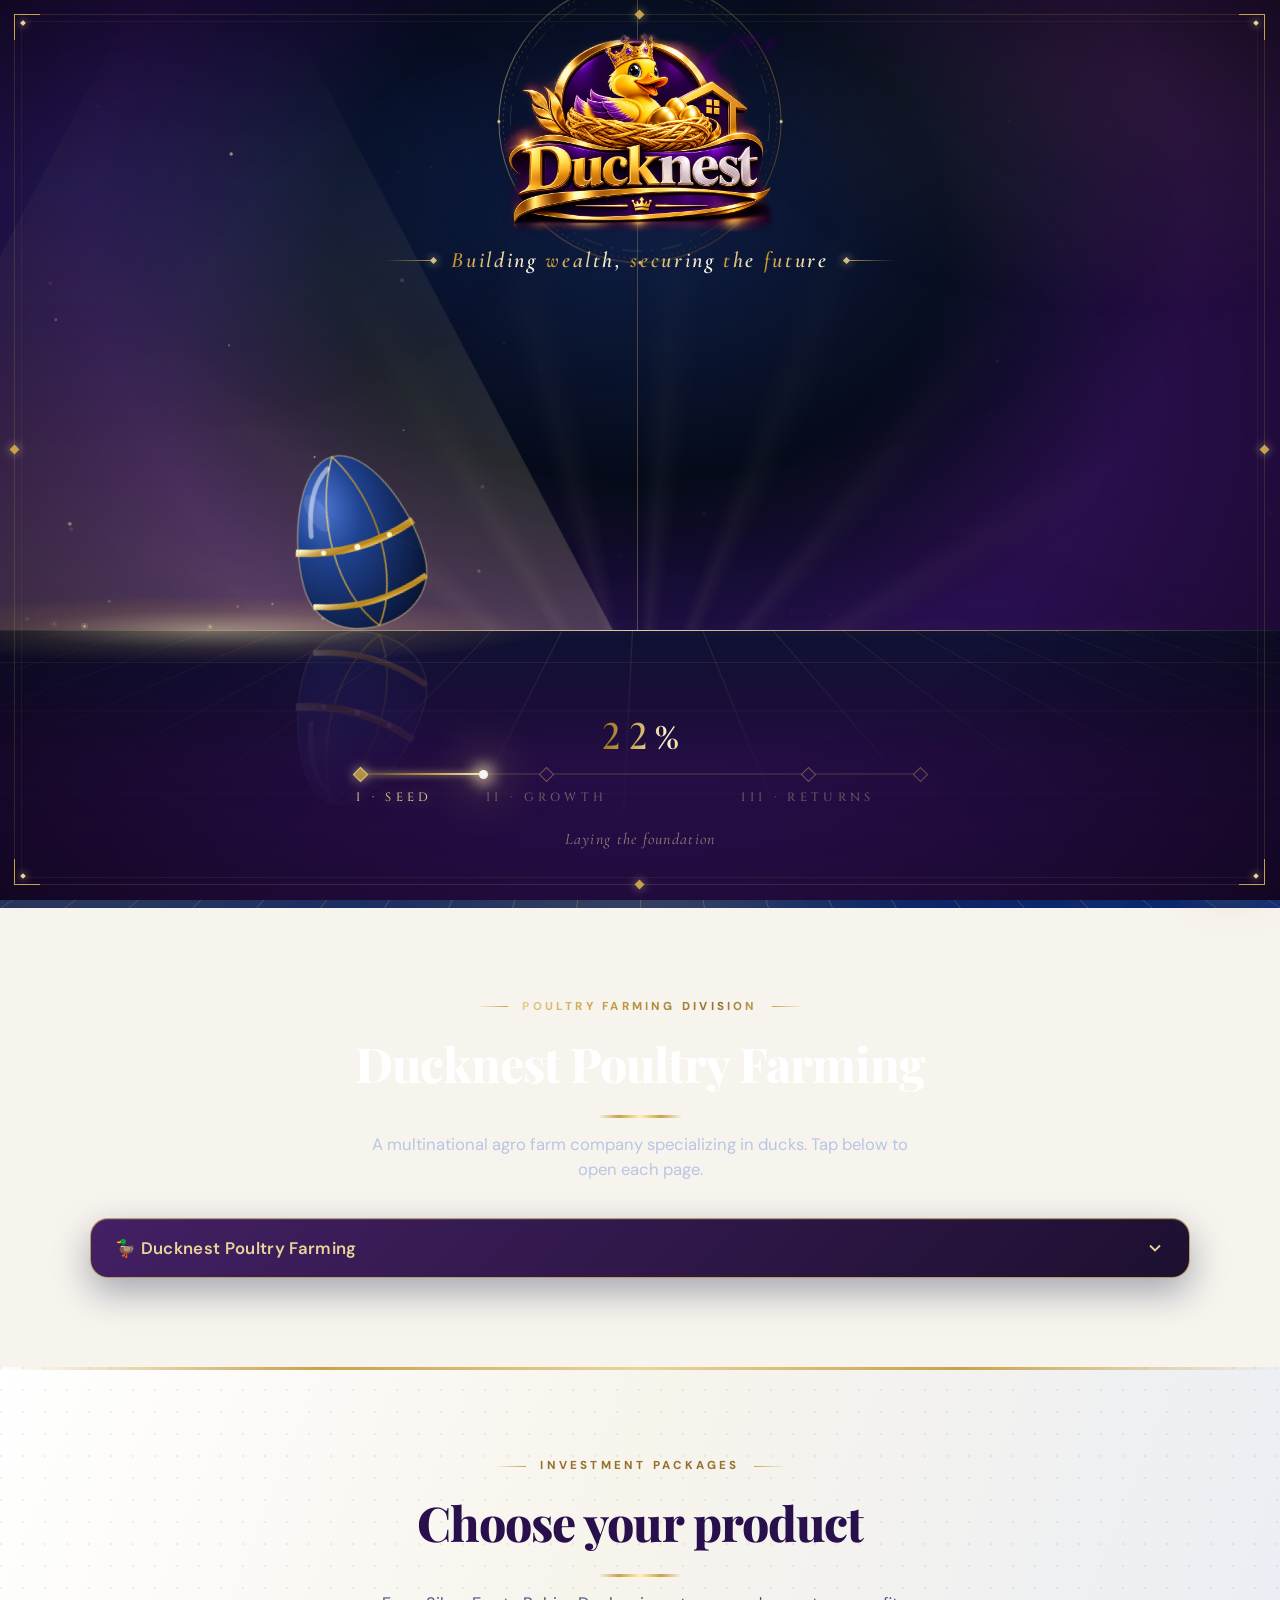
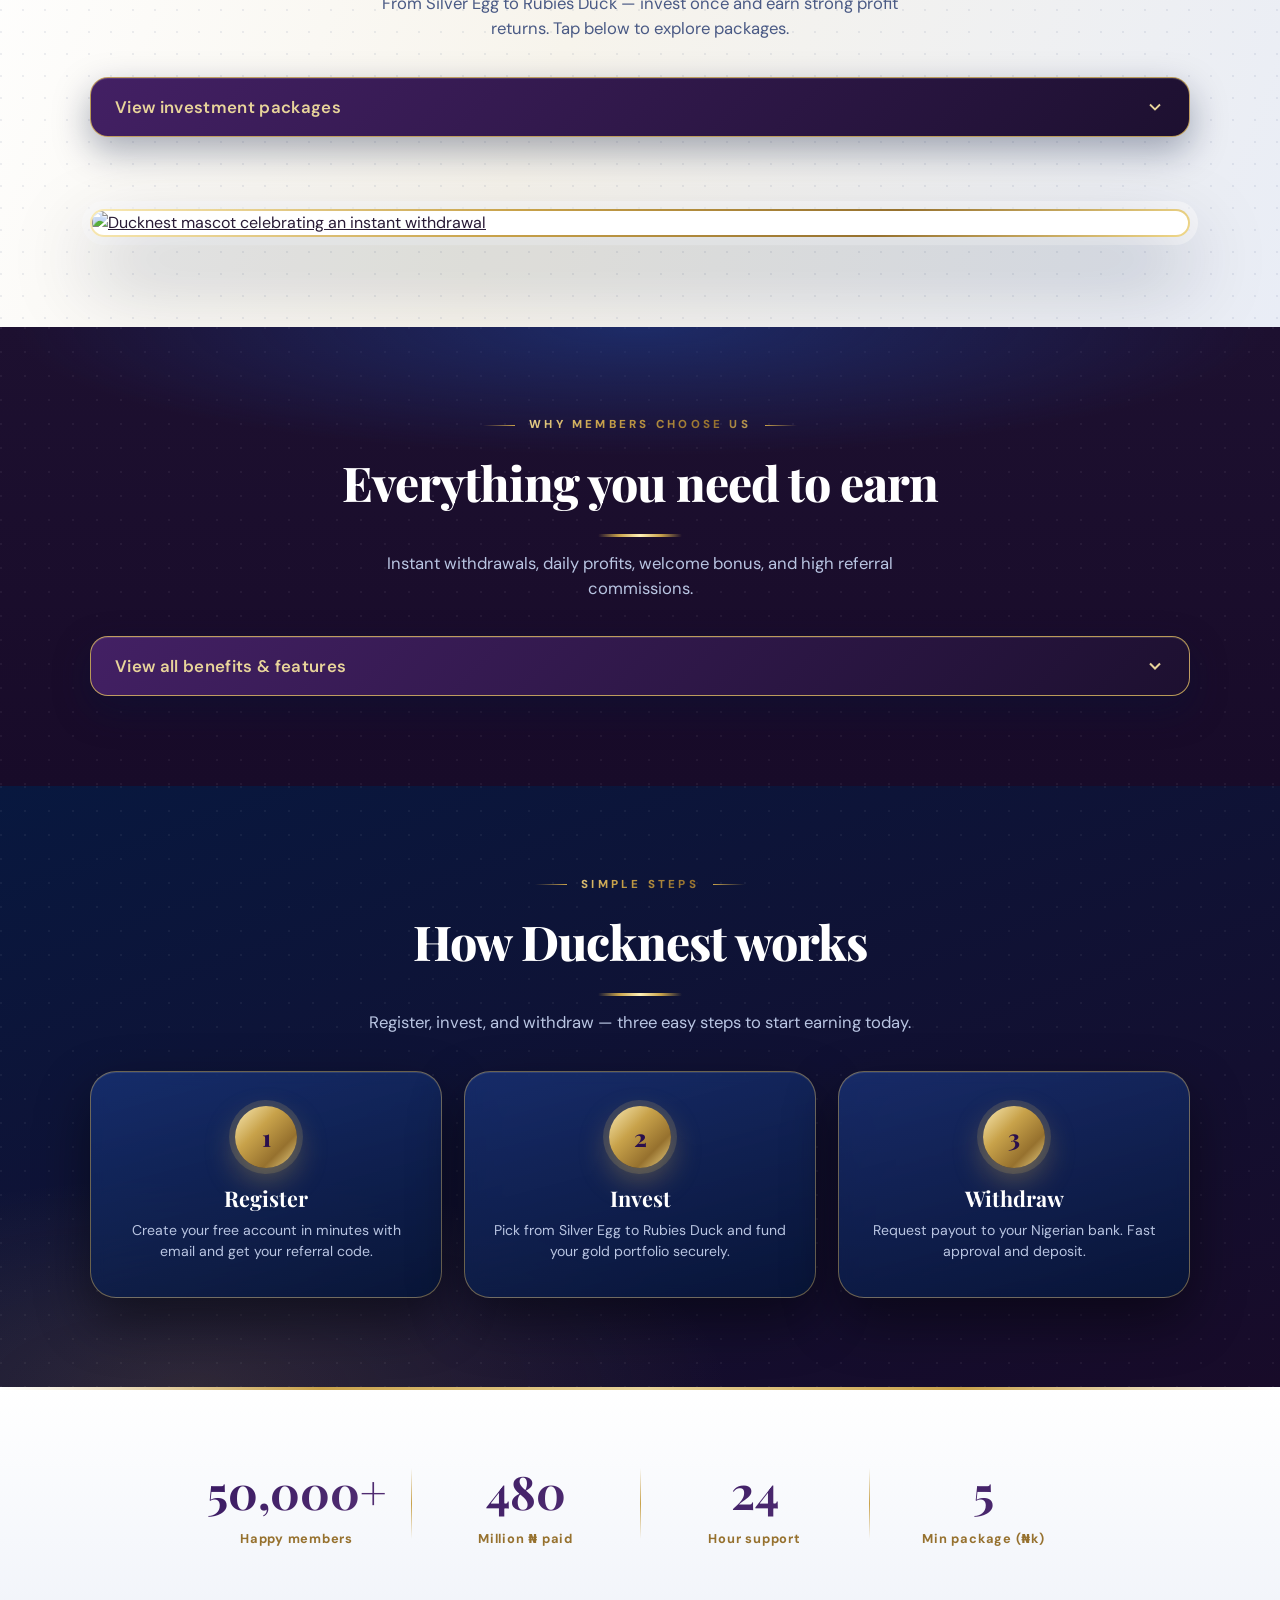
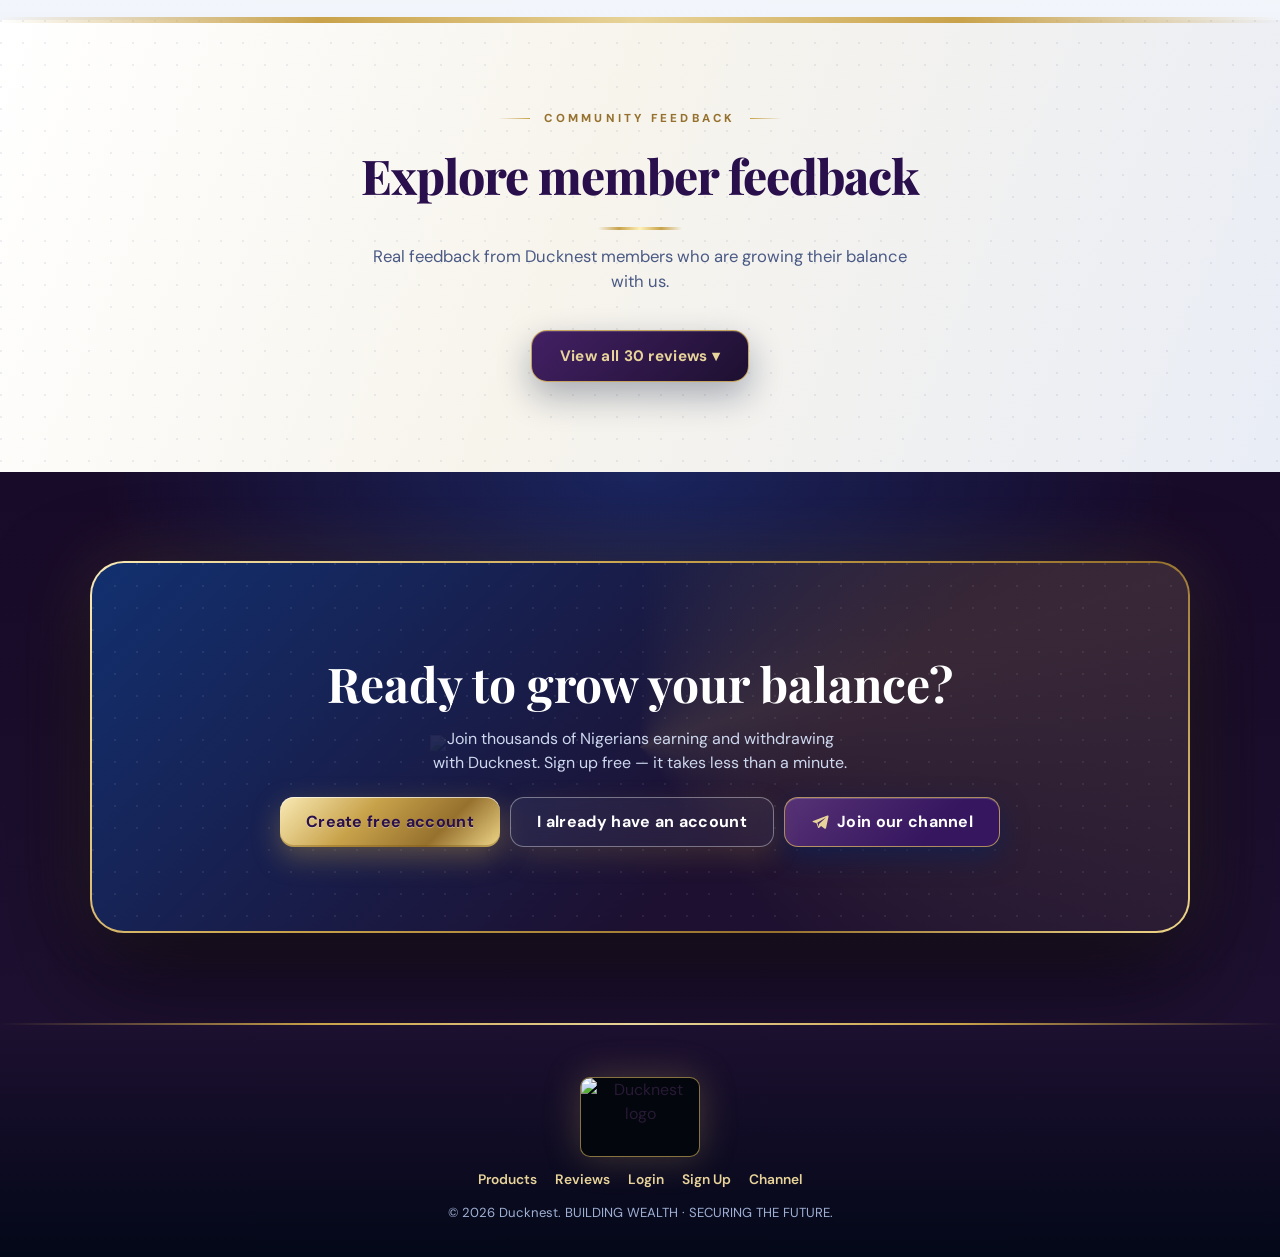
==== commit 0d0ec295: "Add files via upload" ====
--- a/index.html
+++ b/index.html
@@ -13,11 +13,11 @@
 /* ===== PRELOADER ===== */
 
   :root{
-    --obsidian:#04060c;
-    --enamel:#14295a;
-    --gold:#d9b45a;
-    --gold-hi:#f4e2a8;
-    --ivory:#f3ecd8;
+    --obsidian:#2A0F4D;
+    --enamel:#432064;
+    --gold:#C8A24A;
+    --gold-hi:#E8D49A;
+    --ivory:#F7F4EE;
     --serif:'Cormorant Garamond','Cormorant',Georgia,'Times New Roman',serif;
   }
   *{box-sizing:border-box;margin:0;padding:0}
@@ -279,9 +279,9 @@
   --card:#101a2b;
   --card2:#142138;
   --border:rgba(213,184,112,.24);
-  --gold:#d8bd78;
+  --gold:#E8D49A;
   --gold-light:#f4e8c4;
-  --gold-dark:#a9843f;
+  --gold-dark:#96712E;
   --text:#f4f2ec;
   --muted:#a8b2c3;
   --success:#5bd6a0;
@@ -312,7 +312,7 @@
 .nav-brand span{letter-spacing:.04em}
 .btn{border-radius:13px;letter-spacing:.01em}
 .btn-gold{
-  background:linear-gradient(130deg,#f4e8c4 0%,#d8bd78 48%,#a9843f 100%);
+  background:linear-gradient(130deg,#f4e8c4 0%,#E8D49A 48%,#96712E 100%);
   color:#10131a;
   box-shadow:0 8px 24px rgba(185,148,69,.2),inset 0 1px rgba(255,255,255,.5);
 }
@@ -348,7 +348,7 @@
 }
 .hero h1{letter-spacing:-.025em;text-shadow:0 12px 42px rgba(0,0,0,.25)}
 .hero h1 em{
-  background:linear-gradient(115deg,#fff4d4 0%,#d8bd78 38%,#f5e7bd 62%,#a9843f 100%);
+  background:linear-gradient(115deg,#fff4d4 0%,#E8D49A 38%,#f5e7bd 62%,#96712E 100%);
   -webkit-background-clip:text;background-clip:text;
 }
 .hero-sub,.section-sub{color:#b3bdcc}
@@ -386,7 +386,7 @@
   background:linear-gradient(155deg,rgba(22,35,56,.9),rgba(12,19,33,.98));
   border-radius:22px;
 }
-.step-num{background:linear-gradient(135deg,#f4e8c4,#d8bd78 55%,#a9843f);box-shadow:0 10px 28px rgba(185,148,69,.18)}
+.step-num{background:linear-gradient(135deg,#f4e8c4,#E8D49A 55%,#96712E);box-shadow:0 10px 28px rgba(185,148,69,.18)}
 .stats-band{
   background:linear-gradient(120deg,#101a2b,#17243a 50%,#0d1626);
   border-color:rgba(216,189,120,.2);
@@ -395,7 +395,7 @@
 .review-card{background:linear-gradient(150deg,#121e31,#0b1220);border-radius:20px}
 .review-card:hover{border-color:rgba(216,189,120,.42)}
 .review-stars{color:var(--gold-light)}
-.review-avatar{background:linear-gradient(135deg,#f4e8c4,#d8bd78);color:#172033}
+.review-avatar{background:linear-gradient(135deg,#f4e8c4,#E8D49A);color:#172033}
 .cta-banner{
   background:
     radial-gradient(ellipse at 10% 0%,rgba(67,100,154,.25),transparent 50%),
@@ -408,7 +408,7 @@
 footer p{color:#aab5c6}
 .footer-links a{color:var(--gold-light)}
 .chat-btn{
-  background:linear-gradient(135deg,#f4e8c4,#d8bd78 55%,#a9843f);
+  background:linear-gradient(135deg,#f4e8c4,#E8D49A 55%,#96712E);
   color:#101725;
   box-shadow:0 12px 34px rgba(185,148,69,.27);
 }
@@ -542,24 +542,24 @@
    Ducknest ROYAL EDITION — navy · white · gold
    ===================================================================== */
 :root{
-  --nv1:#040b22;--nv2:#071538;--nv3:#0b2159;--nv4:#12306f;--nv5:#1d4194;
+  --nv1:#180B29;--nv2:#1D1030;--nv3:#35165F;--nv4:#12306f;--nv5:#573276;
   --ivory:#f7f4ec;--paper:#ffffff;--silver:#e7ebf4;
-  --g1:#f6e4a6;--g2:#e0bd62;--g3:#c9a24a;--g4:#9a7424;
-  --ink:#0a1a44;--ink2:#4a5a85;
-  --bg:#040b22;--bg2:#071538;--card:#0b2159;--card2:#0e2a6b;
-  --gold:#d9b45a;--gold-light:#f6e4a6;--gold-dark:#9a7424;
+  --g1:#E8D49A;--g2:#C8A24A;--g3:#c9a24a;--g4:#96712E;
+  --ink:#2A0F4D;--ink2:#4a5a85;
+  --bg:#180B29;--bg2:#1D1030;--card:#35165F;--card2:#432064;
+  --gold:#C8A24A;--gold-light:#E8D49A;--gold-dark:#96712E;
   --text:#ffffff;--muted:#b9c5e2;--border:rgba(217,180,90,.3);
-  --goldgrad:linear-gradient(135deg,#f9eab5 0%,#e0bd62 38%,#b88a2c 72%,#f0d88a 100%);
+  --goldgrad:linear-gradient(135deg,#f9eab5 0%,#C8A24A 38%,#96712E 72%,#f0d88a 100%);
 }
 html{scroll-padding-top:112px}
 body{
   background:var(--nv1)!important;color:#fff;
   font-family:"DM Sans",system-ui,sans-serif;
 }
-::selection{background:#e0bd62;color:#071538}
+::selection{background:#C8A24A;color:#1D1030}
 ::-webkit-scrollbar{width:10px}
 ::-webkit-scrollbar-track{background:#050d26}
-::-webkit-scrollbar-thumb{background:linear-gradient(#e0bd62,#9a7424);border-radius:8px;border:2px solid #050d26}
+::-webkit-scrollbar-thumb{background:linear-gradient(#C8A24A,#96712E);border-radius:8px;border:2px solid #050d26}
 h1,h2,h3,h4{font-family:"Playfair Display",Georgia,serif}
 
 /* ---------- NAV ---------- */
@@ -570,7 +570,7 @@
   backdrop-filter:blur(18px);-webkit-backdrop-filter:blur(18px);
 }
 body .nav::after{content:"";position:absolute;left:0;right:0;bottom:0;height:1px;
-  background:linear-gradient(90deg,transparent,#e0bd62 25%,#f9eab5 50%,#e0bd62 75%,transparent);opacity:.85}
+  background:linear-gradient(90deg,transparent,#C8A24A 25%,#f9eab5 50%,#C8A24A 75%,transparent);opacity:.85}
 body .nav-brand span{
   background:var(--goldgrad);-webkit-background-clip:text;background-clip:text;color:transparent!important;
   -webkit-text-fill-color:transparent;font-size:1.3rem!important;letter-spacing:.06em!important}
@@ -579,32 +579,32 @@
 /* ---------- BUTTONS ---------- */
 body .btn{font-weight:700;letter-spacing:.02em;border-radius:14px}
 body .btn-gold{
-  background:var(--goldgrad)!important;color:#0a1a44!important;
+  background:var(--goldgrad)!important;color:#2A0F4D!important;
   box-shadow:0 10px 28px rgba(201,162,74,.38),inset 0 1px 0 rgba(255,255,255,.65),inset 0 -2px 0 rgba(120,84,18,.35)!important;
   border:0!important;text-shadow:0 1px 0 rgba(255,255,255,.35)}
 body .btn-gold:hover{transform:translateY(-3px);box-shadow:0 16px 38px rgba(224,189,98,.5),inset 0 1px 0 rgba(255,255,255,.75)!important}
 body .btn-outline{
   background:rgba(255,255,255,.06)!important;color:#fff!important;
   border:1px solid rgba(255,255,255,.38)!important;backdrop-filter:blur(8px)}
-body .btn-outline:hover{background:rgba(255,255,255,.14)!important;border-color:#e0bd62!important;color:#f6e4a6!important}
+body .btn-outline:hover{background:rgba(255,255,255,.14)!important;border-color:#C8A24A!important;color:#E8D49A!important}
 body .btn-green{
-  background:linear-gradient(135deg,#1d4194,#0b2159 70%)!important;color:#fff!important;
+  background:linear-gradient(135deg,#573276,#35165F 70%)!important;color:#fff!important;
   border:1px solid rgba(224,189,98,.7)!important;
   box-shadow:0 10px 26px rgba(11,33,89,.6),inset 0 1px 0 rgba(255,255,255,.18)!important}
-body .btn-green svg{color:#f6e4a6}
-body .btn-green:hover{transform:translateY(-3px);box-shadow:0 14px 34px rgba(29,65,148,.7),0 0 0 1px #e0bd62!important}
-body .dd-menu{background:linear-gradient(160deg,#0e2a6b,#071538)!important;border:1px solid rgba(224,189,98,.45)!important}
+body .btn-green svg{color:#E8D49A}
+body .btn-green:hover{transform:translateY(-3px);box-shadow:0 14px 34px rgba(29,65,148,.7),0 0 0 1px #C8A24A!important}
+body .dd-menu{background:linear-gradient(160deg,#432064,#1D1030)!important;border:1px solid rgba(224,189,98,.45)!important}
 body .dd-menu a{color:#fff}
-body .dd-menu a:hover{background:rgba(224,189,98,.14)!important;color:#f6e4a6!important}
+body .dd-menu a:hover{background:rgba(224,189,98,.14)!important;color:#E8D49A!important}
 
 /* ---------- TICKER ---------- */
 body .live-ticker{
-  background:linear-gradient(90deg,#030a20,#0b2159 50%,#030a20)!important;
+  background:linear-gradient(90deg,#030a20,#35165F 50%,#030a20)!important;
   border-bottom:1px solid rgba(224,189,98,.45)!important;
   box-shadow:0 6px 24px rgba(0,0,0,.4)!important}
 body .ticker-item{color:#dfe6f7!important;font-weight:500}
 body .ticker-item .name{background:var(--goldgrad);-webkit-background-clip:text;background-clip:text;color:transparent!important;font-weight:800;letter-spacing:.14em}
-body .ticker-item::after{color:#e0bd62!important}
+body .ticker-item::after{color:#C8A24A!important}
 
 /* ---------- HERO ---------- */
 body .hero{background:var(--nv1)}
@@ -613,15 +613,15 @@
     radial-gradient(ellipse 60% 50% at 82% 30%,rgba(29,65,148,.75),transparent 70%),
     radial-gradient(ellipse 45% 40% at 8% 90%,rgba(224,189,98,.16),transparent 70%),
     radial-gradient(circle at 1px 1px,rgba(255,255,255,.07) 1px,transparent 1.5px) 0 0/24px 24px,
-    linear-gradient(150deg,#040b22 0%,#08183f 48%,#0b2159 100%)!important}
+    linear-gradient(150deg,#180B29 0%,#08183f 48%,#35165F 100%)!important}
 body .hero-bg::before{content:"";position:absolute;inset:0;
   background:linear-gradient(112deg,transparent 0 56%,rgba(255,255,255,.045) 56% 71%,transparent 71% 76%,rgba(224,189,98,.07) 76% 77%,transparent 77%)}
 body .hero-bg::after{content:"";position:absolute;left:0;right:0;bottom:0;height:140px;
   background:linear-gradient(180deg,transparent,rgba(4,11,34,.9))}
-body .particle{background:radial-gradient(circle,#fff6d0,#e0bd62 60%,transparent 70%)!important;box-shadow:0 0 10px rgba(246,228,166,.8)}
+body .particle{background:radial-gradient(circle,#fff6d0,#C8A24A 60%,transparent 70%)!important;box-shadow:0 0 10px rgba(246,228,166,.8)}
 body .hero-badge{
   background:linear-gradient(90deg,rgba(224,189,98,.18),rgba(224,189,98,.06))!important;
-  border:1px solid rgba(224,189,98,.6)!important;color:#f6e4a6!important;font-weight:600;letter-spacing:.04em}
+  border:1px solid rgba(224,189,98,.6)!important;color:#E8D49A!important;font-weight:600;letter-spacing:.04em}
 body .hero h1{
   font-family:"Playfair Display",serif;color:#fff!important;font-weight:800;
   text-shadow:0 6px 40px rgba(0,0,0,.5)!important;letter-spacing:-.01em}
@@ -642,14 +642,14 @@
   filter:blur(38px);animation:spinSlow 18s linear infinite;opacity:.8}
 body .hero-visual img{
   border:2px solid transparent!important;border-radius:28px!important;
-  background:linear-gradient(#071538,#071538) padding-box,var(--goldgrad) border-box;
+  background:linear-gradient(#1D1030,#1D1030) padding-box,var(--goldgrad) border-box;
   box-shadow:0 40px 100px rgba(0,0,0,.65),0 0 60px rgba(224,189,98,.18)!important}
 body .hero-float{
   background:linear-gradient(145deg,#ffffff,#eef2fb)!important;
   border:1px solid rgba(224,189,98,.85)!important;border-radius:16px;
   box-shadow:0 18px 40px rgba(0,0,0,.45),0 0 0 4px rgba(255,255,255,.06)!important;backdrop-filter:none}
 body .hero-float .f-label{color:#4a5a85!important;font-weight:600}
-body .hero-float .f-value{color:#0b2159!important;font-weight:800}
+body .hero-float .f-value{color:#35165F!important;font-weight:800}
 
 /* ---------- SECTION HEADINGS (centered, ornamented) ---------- */
 body .section{background:transparent}
@@ -660,12 +660,12 @@
   display:block;width:max-content;max-width:100%;
   background:var(--goldgrad);-webkit-background-clip:text;background-clip:text;color:transparent!important;-webkit-text-fill-color:transparent;
   font-weight:800;letter-spacing:.28em;font-size:.72rem;margin-bottom:12px;position:relative;padding:0 46px}
-body .section-label::before,body .section-label::after{content:"";position:absolute;top:50%;width:32px;height:1px;background:linear-gradient(90deg,transparent,#e0bd62)}
+body .section-label::before,body .section-label::after{content:"";position:absolute;top:50%;width:32px;height:1px;background:linear-gradient(90deg,transparent,#C8A24A)}
 body .section-label::before{left:0}
 body .section-label::after{right:0;transform:scaleX(-1)}
 body .section-title{font-size:clamp(1.9rem,4vw,3rem)!important;font-weight:800;color:#fff;margin-bottom:14px!important}
 body .section-title::after{content:"";display:block;width:84px;height:3px;margin:16px auto 0;border-radius:3px;
-  background:linear-gradient(90deg,transparent,#e0bd62,#fff1b8,#e0bd62,transparent)}
+  background:linear-gradient(90deg,transparent,#C8A24A,#fff1b8,#C8A24A,transparent)}
 body .section-sub{color:#b9c5e2!important;max-width:560px!important;font-size:1.04rem}
 
 /* ---------- LIGHT SECTIONS (white / ivory like the reference) ---------- */
@@ -675,16 +675,16 @@
     linear-gradient(112deg,#ffffff 0%,#f7f4ec 45%,#e9edf6 100%)!important;
   position:relative}
 body #products::before,body #reviews::before{content:"";position:absolute;left:0;right:0;top:0;height:3px;
-  background:linear-gradient(90deg,transparent,#c9a24a,#f6e4a6,#c9a24a,transparent)}
-body #products .section-title,body #reviews .section-title{color:#0a1a44}
+  background:linear-gradient(90deg,transparent,#c9a24a,#E8D49A,#c9a24a,transparent)}
+body #products .section-title,body #reviews .section-title{color:#2A0F4D}
 body #products .section-sub,body #reviews .section-sub{color:#4a5a85!important}
 body #products .section-label,body #reviews .section-label{filter:none}
-body #products .section-label{background:linear-gradient(135deg,#b88a2c,#8a6118);-webkit-background-clip:text;background-clip:text}
-body #reviews .section-label{background:linear-gradient(135deg,#b88a2c,#8a6118);-webkit-background-clip:text;background-clip:text}
+body #products .section-label{background:linear-gradient(135deg,#96712E,#96712E);-webkit-background-clip:text;background-clip:text}
+body #reviews .section-label{background:linear-gradient(135deg,#96712E,#96712E);-webkit-background-clip:text;background-clip:text}
 
 /* toggles */
 body .earn-toggle{
-  background:linear-gradient(135deg,#0e2a6b,#071538)!important;color:#f6e4a6!important;
+  background:linear-gradient(135deg,#432064,#1D1030)!important;color:#E8D49A!important;
   border:1px solid rgba(224,189,98,.8)!important;border-radius:18px!important;padding:18px 24px!important;
   font-size:1.05rem!important;letter-spacing:.02em;
   box-shadow:0 14px 36px rgba(7,21,56,.35),inset 0 1px 0 rgba(255,255,255,.12)!important}
@@ -695,14 +695,14 @@
 body .Ducknest-product{
   position:relative;padding:14px!important;border-radius:26px!important;border:2px solid transparent!important;
   background:linear-gradient(165deg,#12306f 0%,#0a1c4b 55%,#050f2c 100%) padding-box,
-             linear-gradient(150deg,#f9eab5,#b88a2c 40%,#f0d88a 70%,#8a6118) border-box!important;
+             linear-gradient(150deg,#f9eab5,#96712E 40%,#f0d88a 70%,#96712E) border-box!important;
   box-shadow:0 26px 60px rgba(7,21,56,.38),0 2px 0 rgba(255,255,255,.4) inset!important;
   transition:transform .35s,box-shadow .35s!important}
 body .Ducknest-product:hover{transform:translateY(-10px)!important;box-shadow:0 38px 80px rgba(7,21,56,.5),0 0 44px rgba(224,189,98,.35)!important}
 body .Ducknest-product-image{border-radius:18px!important;border:1px solid rgba(224,189,98,.45)!important;background:#030a1e}
 body .Ducknest-product .product-content{padding:16px 4px 4px!important}
 body .Ducknest-product .product-badge{
-  background:var(--goldgrad)!important;color:#0a1a44!important;font-weight:800;letter-spacing:.14em;
+  background:var(--goldgrad)!important;color:#2A0F4D!important;font-weight:800;letter-spacing:.14em;
   box-shadow:0 4px 14px rgba(201,162,74,.4);padding:6px 12px}
 body .Ducknest-product h3{color:#fff!important;font-size:1.65rem!important;margin:12px 0 6px!important}
 body .Ducknest-product p{color:#b9c5e2!important}
@@ -715,10 +715,10 @@
 body .Ducknest-product .product-prices strong{
   background:var(--goldgrad);-webkit-background-clip:text;background-clip:text;color:transparent!important;-webkit-text-fill-color:transparent;font-size:1.3rem!important;font-family:"Playfair Display",serif}
 body .Ducknest-product .btn-gold{
-  background:var(--goldgrad)!important;color:#0a1a44!important;min-height:50px;margin-top:2px;font-size:.98rem;letter-spacing:.03em;border-radius:14px}
+  background:var(--goldgrad)!important;color:#2A0F4D!important;min-height:50px;margin-top:2px;font-size:.98rem;letter-spacing:.03em;border-radius:14px}
 body .products-grid .Ducknest-product:nth-child(4)::before{
   content:"MOST POPULAR";position:absolute;top:22px;right:-38px;z-index:3;transform:rotate(38deg);
-  background:linear-gradient(135deg,#ffffff,#e7ebf4);color:#0a1a44;font-size:.6rem;font-weight:800;letter-spacing:.16em;
+  background:linear-gradient(135deg,#ffffff,#e7ebf4);color:#2A0F4D;font-size:.6rem;font-weight:800;letter-spacing:.16em;
   padding:6px 44px;box-shadow:0 6px 16px rgba(0,0,0,.35)}
 
 /* ---------- PROMO BAND ---------- */
@@ -741,15 +741,15 @@
   background:
     radial-gradient(ellipse 70% 40% at 50% 0%,rgba(29,65,148,.55),transparent 70%),
     radial-gradient(circle at 1px 1px,rgba(255,255,255,.05) 1px,transparent 1.5px) 0 0/24px 24px,
-    linear-gradient(180deg,#071538,#040b22)!important}
+    linear-gradient(180deg,#1D1030,#180B29)!important}
 body .banner-card{
   border:2px solid transparent!important;border-radius:26px!important;
-  background:linear-gradient(#071538,#071538) padding-box,linear-gradient(150deg,#f9eab5,#8a6118 45%,#e0bd62) border-box!important;
+  background:linear-gradient(#1D1030,#1D1030) padding-box,linear-gradient(150deg,#f9eab5,#96712E 45%,#C8A24A) border-box!important;
   box-shadow:0 26px 60px rgba(0,0,0,.5)!important}
 body .banner-card:hover{box-shadow:0 34px 80px rgba(0,0,0,.6),0 0 40px rgba(224,189,98,.25)!important;transform:translateY(-6px)}
 body .banner-card img{filter:none!important}
-body .banner-caption{background:linear-gradient(180deg,#0b2159,#071538)!important;border-top:1px solid rgba(224,189,98,.4)!important;padding:20px 22px 24px}
-body .banner-caption h4{color:#f6e4a6!important;font-size:1.2rem}
+body .banner-caption{background:linear-gradient(180deg,#35165F,#1D1030)!important;border-top:1px solid rgba(224,189,98,.4)!important;padding:20px 22px 24px}
+body .banner-caption h4{color:#E8D49A!important;font-size:1.2rem}
 body .banner-caption p{color:#c3cee7!important}
 
 /* ---------- STATS ---------- */
@@ -757,63 +757,63 @@
   background:linear-gradient(180deg,#ffffff,#f1f4fa)!important;
   border-top:0!important;border-bottom:0!important;padding:clamp(44px,6vw,70px) 18px;position:relative}
 body .stats-band::before,body .stats-band::after{content:"";position:absolute;left:0;right:0;height:3px;
-  background:linear-gradient(90deg,transparent,#c9a24a,#f6e4a6,#c9a24a,transparent)}
+  background:linear-gradient(90deg,transparent,#c9a24a,#E8D49A,#c9a24a,transparent)}
 body .stats-band::before{top:0}body .stats-band::after{bottom:0}
 body .stat-item{position:relative}
 body .stat-item+.stat-item::before{content:"";position:absolute;left:-8px;top:12%;bottom:12%;width:1px;background:linear-gradient(transparent,#c9a24a,transparent)}
 body .stat-item strong{
-  background:linear-gradient(135deg,#0b2159,#1d4194);-webkit-background-clip:text;background-clip:text;color:transparent!important;-webkit-text-fill-color:transparent;
+  background:linear-gradient(135deg,#35165F,#573276);-webkit-background-clip:text;background-clip:text;color:transparent!important;-webkit-text-fill-color:transparent;
   text-shadow:none!important;font-size:clamp(1.9rem,3.6vw,2.9rem)!important}
-body .stat-item span{color:#8a6118!important;font-weight:700;letter-spacing:.06em}
+body .stat-item span{color:#96712E!important;font-weight:700;letter-spacing:.06em}
 
 /* ---------- HOW IT WORKS (navy) ---------- */
 body #how{
   background:
     radial-gradient(ellipse 60% 50% at 15% 100%,rgba(224,189,98,.14),transparent 70%),
     radial-gradient(circle at 1px 1px,rgba(255,255,255,.05) 1px,transparent 1.5px) 0 0/24px 24px,
-    linear-gradient(160deg,#08183f,#040b22)!important;
+    linear-gradient(160deg,#08183f,#180B29)!important;
   padding-top:clamp(56px,7vw,90px)!important}
 body .steps{position:relative;gap:22px!important}
 body .step{
   border:1px solid rgba(224,189,98,.45)!important;border-radius:26px!important;padding:34px 22px!important;
   background:linear-gradient(165deg,rgba(29,65,148,.55),rgba(7,21,56,.92))!important;
   box-shadow:0 22px 54px rgba(0,0,0,.45),inset 0 1px 0 rgba(255,255,255,.1)!important;backdrop-filter:blur(8px)}
-body .step:hover{border-color:#e0bd62!important;box-shadow:0 30px 70px rgba(0,0,0,.55),0 0 36px rgba(224,189,98,.22)!important}
+body .step:hover{border-color:#C8A24A!important;box-shadow:0 30px 70px rgba(0,0,0,.55),0 0 36px rgba(224,189,98,.22)!important}
 body .step-num{
-  width:62px!important;height:62px!important;font-size:1.5rem!important;background:var(--goldgrad)!important;color:#0a1a44!important;
+  width:62px!important;height:62px!important;font-size:1.5rem!important;background:var(--goldgrad)!important;color:#2A0F4D!important;
   box-shadow:0 0 0 6px rgba(224,189,98,.16),0 12px 30px rgba(201,162,74,.4)!important}
 body .step h4{color:#fff!important;font-size:1.35rem!important}
 body .step p{color:#b9c5e2!important}
 
 /* ---------- REVIEWS (light) ---------- */
 body .reviews-toggle,body #reviewsToggle{
-  background:linear-gradient(135deg,#0e2a6b,#071538)!important;color:#f6e4a6!important;
+  background:linear-gradient(135deg,#432064,#1D1030)!important;color:#E8D49A!important;
   border:1px solid rgba(224,189,98,.85)!important;border-radius:16px!important;padding:15px 28px!important;
   box-shadow:0 14px 34px rgba(7,21,56,.32),inset 0 1px 0 rgba(255,255,255,.14)!important;
   display:flex!important;margin:26px auto 0!important}
-body .reviews-toggle:hover,body #reviewsToggle:hover{background:linear-gradient(135deg,#1d4194,#0b2159)!important;box-shadow:0 18px 42px rgba(7,21,56,.45),0 0 0 3px rgba(224,189,98,.25)!important}
+body .reviews-toggle:hover,body #reviewsToggle:hover{background:linear-gradient(135deg,#573276,#35165F)!important;box-shadow:0 18px 42px rgba(7,21,56,.45),0 0 0 3px rgba(224,189,98,.25)!important}
 body .reviews-note{color:#4a5a85;text-align:center;margin-top:18px}
 body .reviews-panel .review-card,body .review-card{
-  background:linear-gradient(#ffffff,#ffffff) padding-box,linear-gradient(150deg,#f6e4a6,#c9a24a 50%,#f0d88a) border-box!important;
+  background:linear-gradient(#ffffff,#ffffff) padding-box,linear-gradient(150deg,#E8D49A,#c9a24a 50%,#f0d88a) border-box!important;
   border:1.5px solid transparent!important;border-radius:22px!important;padding:24px!important;
   box-shadow:0 18px 44px rgba(7,21,56,.12)!important}
 body .review-card:hover{box-shadow:0 26px 60px rgba(7,21,56,.2),0 0 0 3px rgba(224,189,98,.18)!important;transform:translateY(-6px)!important}
 body .review-text{color:#1c2c58!important;font-size:.98rem}
-body .review-name{color:#0a1a44!important}
+body .review-name{color:#2A0F4D!important}
 body .review-meta{color:#6a79a0!important}
 body .review-stars{color:#c9a24a!important;filter:drop-shadow(0 2px 4px rgba(201,162,74,.35))}
-body .review-avatar{background:linear-gradient(135deg,#0e2a6b,#071538)!important;color:#f6e4a6!important;border:1.5px solid #e0bd62}
+body .review-avatar{background:linear-gradient(135deg,#432064,#1D1030)!important;color:#E8D49A!important;border:1.5px solid #C8A24A}
 
 /* ---------- CTA ---------- */
 body section:has(>.section-inner>.cta-banner){
   background:
     radial-gradient(ellipse 60% 70% at 50% 0%,rgba(29,65,148,.5),transparent 70%),
-    linear-gradient(180deg,#040b22,#071538)!important}
+    linear-gradient(180deg,#180B29,#1D1030)!important}
 body .cta-banner{
   border:2px solid transparent!important;border-radius:34px!important;padding:clamp(48px,7vw,84px) clamp(22px,5vw,60px)!important;
   background:
     radial-gradient(circle at 1px 1px,rgba(255,255,255,.07) 1px,transparent 1.5px) 0 0/22px 22px,
-    linear-gradient(135deg,#12306f,#071538 62%) padding-box,
+    linear-gradient(135deg,#12306f,#1D1030 62%) padding-box,
     var(--goldgrad) border-box!important;
   box-shadow:0 40px 100px rgba(0,0,0,.6),0 0 70px rgba(224,189,98,.14)!important}
 body .cta-banner h2{color:#fff;font-size:clamp(1.9rem,4vw,3rem)!important}
@@ -822,24 +822,24 @@
 
 /* ---------- FOOTER ---------- */
 body footer{
-  background:linear-gradient(180deg,#071538,#030818)!important;border-top:0!important;padding:54px 18px 34px!important;position:relative}
-body footer::before{content:"";position:absolute;left:0;right:0;top:0;height:2px;background:linear-gradient(90deg,transparent,#c9a24a,#f6e4a6,#c9a24a,transparent)}
-body .footer-links a{color:#f6e4a6!important;font-weight:600}
+  background:linear-gradient(180deg,#1D1030,#030818)!important;border-top:0!important;padding:54px 18px 34px!important;position:relative}
+body footer::before{content:"";position:absolute;left:0;right:0;top:0;height:2px;background:linear-gradient(90deg,transparent,#c9a24a,#E8D49A,#c9a24a,transparent)}
+body .footer-links a{color:#E8D49A!important;font-weight:600}
 body .footer-links a:hover{color:#fff!important}
 body footer p{color:#9fb0d4!important}
 body .footer-logo{border:1px solid rgba(224,189,98,.6)!important;box-shadow:0 0 36px rgba(224,189,98,.25)!important}
 
 /* ---------- FLOATING CHAT ---------- */
 body .chat-btn{
-  width:64px;height:64px;background:var(--goldgrad)!important;color:#0a1a44!important;
+  width:64px;height:64px;background:var(--goldgrad)!important;color:#2A0F4D!important;
   border:2px solid #fff3c4!important;box-shadow:0 14px 38px rgba(201,162,74,.5),0 0 0 6px rgba(224,189,98,.15)!important}
 body .chat-panel{
   width:290px!important;bottom:80px!important;padding:14px!important;border-radius:22px!important;
-  background:linear-gradient(165deg,#12306f,#071538 70%)!important;
+  background:linear-gradient(165deg,#12306f,#1D1030 70%)!important;
   border:1.5px solid rgba(224,189,98,.8)!important;box-shadow:0 30px 70px rgba(0,0,0,.65),0 0 40px rgba(224,189,98,.15)!important}
 body .chat-panel h5{
   display:flex;flex-direction:column;gap:2px;text-transform:none!important;letter-spacing:.02em!important;
-  font-family:"Playfair Display",serif!important;font-size:1.15rem!important;color:#f6e4a6!important;padding:4px 6px 14px!important;
+  font-family:"Playfair Display",serif!important;font-size:1.15rem!important;color:#E8D49A!important;padding:4px 6px 14px!important;
   border-bottom:1px solid rgba(224,189,98,.3);margin-bottom:12px}
 body .chat-panel h5 em{font-style:normal;font-family:"DM Sans",sans-serif;font-size:.74rem;color:#9fb0d4;font-weight:500}
 body .chat-link{
@@ -875,12 +875,12 @@
 body .hero-bg{background:
     radial-gradient(ellipse 55% 60% at 80% 38%,rgba(46,92,200,.55),transparent 70%),
     radial-gradient(ellipse 50% 45% at 6% 92%,rgba(224,189,98,.18),transparent 70%),
-    linear-gradient(160deg,#040b22 0%,#0a1d52 48%,#0d2a72 100%)!important}
+    linear-gradient(160deg,#180B29 0%,#0a1d52 48%,#0d2a72 100%)!important}
 body .hero-bg::before,body .hero-bg::after{display:none}
 
 .hx-aurora{position:absolute;inset:0;overflow:hidden;pointer-events:none;z-index:0}
 .hx-aurora i{position:absolute;border-radius:50%;filter:blur(80px);opacity:.55;mix-blend-mode:screen}
-.hx-aurora i:nth-child(1){width:46vw;height:46vw;left:-10vw;top:-16vw;background:#1d4194;animation:hxDrift 16s ease-in-out infinite}
+.hx-aurora i:nth-child(1){width:46vw;height:46vw;left:-10vw;top:-16vw;background:#573276;animation:hxDrift 16s ease-in-out infinite}
 .hx-aurora i:nth-child(2){width:34vw;height:34vw;right:-6vw;top:10%;background:#3a6be0;opacity:.35;animation:hxDrift 20s ease-in-out -6s infinite reverse}
 .hx-aurora i:nth-child(3){width:28vw;height:28vw;left:35%;bottom:-14vw;background:#c9a24a;opacity:.22;animation:hxDrift 18s ease-in-out -3s infinite}
 @keyframes hxDrift{0%,100%{transform:translate(0,0) scale(1)}50%{transform:translate(4vw,3vw) scale(1.12)}}
@@ -909,12 +909,12 @@
 
 body .hero h1.hx-title{text-shadow:none!important;font-size:clamp(2.4rem,4.5vw,4.7rem)!important;line-height:1.04!important;font-weight:800;letter-spacing:-.025em;margin:20px 0 22px!important;padding:0!important;color:#fff;text-transform:none}
 .hx-title b{font-weight:800;font-style:italic;color:#fff;position:relative}
-.hx-title b::after{content:"";position:absolute;left:0;right:0;bottom:.06em;height:.07em;background:linear-gradient(90deg,#e0bd62,#fff3c2,transparent);border-radius:2px}
+.hx-title b::after{content:"";position:absolute;left:0;right:0;bottom:.06em;height:.07em;background:linear-gradient(90deg,#C8A24A,#fff3c2,transparent);border-radius:2px}
 body .hero h1.hx-title em{font-style:normal;background:linear-gradient(100deg,#fff3c2 0%,#f2cf72 30%,#c9a24a 55%,#fff0b0 80%,#f2cf72 100%)!important;background-size:220% 100%;
   -webkit-background-clip:text!important;background-clip:text!important;-webkit-text-fill-color:transparent!important;animation:hxShimmer 6s linear infinite;filter:drop-shadow(0 4px 24px rgba(224,189,98,.28))}
 @keyframes hxShimmer{to{background-position:-220% 0}}
 body .hero-badge{padding:8px 18px!important;font-size:.74rem!important;letter-spacing:.14em!important;text-transform:uppercase;backdrop-filter:blur(8px)}
-body .hero-badge .dot{background:#f6e4a6!important;box-shadow:0 0 12px #f6e4a6!important}
+body .hero-badge .dot{background:#E8D49A!important;box-shadow:0 0 12px #E8D49A!important}
 body .hero-sub{max-width:520px!important;font-size:clamp(1rem,1.5vw,1.2rem)!important;line-height:1.65;color:rgba(255,255,255,.82)!important;margin-bottom:30px!important}
 body .hero-ctas{gap:12px!important;margin-bottom:34px!important}
 body .hero-ctas .btn-lg{height:56px;padding:0 30px;font-size:1.02rem}
@@ -941,7 +941,7 @@
 @keyframes hxFloat{0%,100%{translate:0 0}50%{translate:0 -14px}}
 body .hero-visual .hx-tilt img{display:block;width:auto!important;max-width:100%!important;max-height:min(64vh,600px)!important;height:auto!important;aspect-ratio:9/16;
   border-radius:30px!important;border:2px solid transparent!important;
-  background:linear-gradient(#071538,#071538) padding-box,var(--goldgrad) border-box;
+  background:linear-gradient(#1D1030,#1D1030) padding-box,var(--goldgrad) border-box;
   box-shadow:0 50px 110px rgba(0,0,0,.65),0 0 0 8px rgba(255,255,255,.05),0 0 70px rgba(224,189,98,.28)!important}
 .hx-gloss{position:absolute;inset:0;border-radius:30px;pointer-events:none;overflow:hidden}
 .hx-gloss::after{content:"";position:absolute;top:0;bottom:0;width:45%;left:-60%;transform:skewX(-18deg);
@@ -951,17 +951,17 @@
 body .hero-float.f1{bottom:14%!important;left:-4%!important}
 body .hero-float.f2{top:10%!important;right:-3%!important}
 .hx-seal{position:absolute;z-index:4;left:-6%;top:36%;width:clamp(96px,11vw,138px);aspect-ratio:1;border-radius:50%;
-  background:radial-gradient(circle at 35% 30%,#17399a,#071538);border:1.5px solid #e0bd62;box-shadow:0 18px 44px rgba(0,0,0,.5),0 0 0 6px rgba(224,189,98,.14)}
+  background:radial-gradient(circle at 35% 30%,#17399a,#1D1030);border:1.5px solid #C8A24A;box-shadow:0 18px 44px rgba(0,0,0,.5),0 0 0 6px rgba(224,189,98,.14)}
 .hx-seal svg{width:100%;height:100%}
-.hx-seal text{font-family:"DM Sans",sans-serif;font-weight:700;font-size:15.4px;letter-spacing:2.2px;fill:#f6e4a6}
+.hx-seal text{font-family:"DM Sans",sans-serif;font-weight:700;font-size:15.4px;letter-spacing:2.2px;fill:#E8D49A}
 .hx-seal .spin{transform-origin:100px 100px;animation:hxSpin 26s linear infinite}
 
 .hx-trust{position:relative;z-index:3;width:100%;margin:clamp(18px,3vw,34px) 0 0;padding:16px clamp(12px,3vw,40px);display:flex;flex-wrap:wrap;justify-content:center;gap:10px clamp(18px,4vw,56px);
   background:linear-gradient(90deg,transparent,rgba(255,255,255,.07) 20%,rgba(255,255,255,.07) 80%,transparent);border-top:1px solid rgba(224,189,98,.4)}
 .hx-trust span{font-size:.78rem;font-weight:700;letter-spacing:.16em;text-transform:uppercase;color:#fff;white-space:nowrap}
-.hx-trust i{font-style:normal;color:#e0bd62;margin-right:8px;font-size:.6rem;vertical-align:middle}
+.hx-trust i{font-style:normal;color:#C8A24A;margin-right:8px;font-size:.6rem;vertical-align:middle}
 .hx-scroll{position:absolute;left:50%;bottom:74px;margin-left:-13px;z-index:3;width:26px;height:42px;border:1.5px solid rgba(255,255,255,.55);border-radius:14px;display:none}
-.hx-scroll span{position:absolute;left:50%;top:8px;width:3px;height:8px;margin-left:-1.5px;border-radius:2px;background:#e0bd62;animation:hxWheel 1.8s ease-in-out infinite}
+.hx-scroll span{position:absolute;left:50%;top:8px;width:3px;height:8px;margin-left:-1.5px;border-radius:2px;background:#C8A24A;animation:hxWheel 1.8s ease-in-out infinite}
 @keyframes hxWheel{0%{opacity:0;transform:translateY(0)}30%{opacity:1}100%{opacity:0;transform:translateY(14px)}}
 @media(min-width:1100px) and (min-height:760px){.hx-scroll{display:block}}
 
@@ -998,9 +998,9 @@
 .theme-menu{min-width:176px!important}
 .theme-opt{display:flex;align-items:center;gap:10px;width:100%;padding:11px 14px;border:0;border-radius:10px;background:transparent;color:inherit;font:600 .9rem "DM Sans",sans-serif;cursor:pointer;text-align:left}
 body .theme-opt{color:#fff}
-body .theme-opt:hover{background:rgba(224,189,98,.14);color:#f6e4a6}
+body .theme-opt:hover{background:rgba(224,189,98,.14);color:#E8D49A}
 .theme-opt span{flex:1}
-.theme-opt .tick{font-style:normal;color:#e0bd62;opacity:0;font-weight:800}
+.theme-opt .tick{font-style:normal;color:#C8A24A;opacity:0;font-weight:800}
 .theme-opt.on .tick{opacity:1}
 html.theme-anim body,html.theme-anim body *{transition:background-color .35s ease,color .35s ease,border-color .35s ease!important}
 @media(max-width:520px){
@@ -1015,17 +1015,17 @@
 html[data-site-theme="light"] ::-webkit-scrollbar-track{background:#e6ebf6}
 /* nav */
 html[data-site-theme="light"] body .nav{background:linear-gradient(180deg,rgba(255,255,255,.97),rgba(238,242,251,.94))!important;box-shadow:0 8px 30px rgba(10,26,68,.12)!important}
-html[data-site-theme="light"] body .nav-brand span{background:linear-gradient(135deg,#0b2159,#1d4194)!important;-webkit-background-clip:text!important;background-clip:text!important}
-html[data-site-theme="light"] body .nav .btn-outline{background:rgba(10,26,68,.04)!important;color:#0a1a44!important;border:1px solid rgba(10,26,68,.35)!important}
-html[data-site-theme="light"] body .nav .btn-outline:hover{background:rgba(224,189,98,.18)!important;border-color:#c9a24a!important;color:#0a1a44!important}
+html[data-site-theme="light"] body .nav-brand span{background:linear-gradient(135deg,#35165F,#573276)!important;-webkit-background-clip:text!important;background-clip:text!important}
+html[data-site-theme="light"] body .nav .btn-outline{background:rgba(10,26,68,.04)!important;color:#2A0F4D!important;border:1px solid rgba(10,26,68,.35)!important}
+html[data-site-theme="light"] body .nav .btn-outline:hover{background:rgba(224,189,98,.18)!important;border-color:#c9a24a!important;color:#2A0F4D!important}
 html[data-site-theme="light"] body .dd-menu{background:#fff!important;border:1px solid rgba(201,162,74,.65)!important;box-shadow:0 20px 50px rgba(10,26,68,.18)!important}
-html[data-site-theme="light"] body .dd-menu a,html[data-site-theme="light"] body .theme-opt{color:#0a1a44}
+html[data-site-theme="light"] body .dd-menu a,html[data-site-theme="light"] body .theme-opt{color:#2A0F4D}
 html[data-site-theme="light"] body .dd-menu a:hover,html[data-site-theme="light"] body .theme-opt:hover{background:rgba(224,189,98,.2)!important;color:#7a5a14!important}
-html[data-site-theme="light"] .theme-opt .tick{color:#9a7424}
+html[data-site-theme="light"] .theme-opt .tick{color:#96712E}
 /* ticker */
 html[data-site-theme="light"] body .live-ticker{background:linear-gradient(90deg,#fff,#eef2fb 50%,#fff)!important;border-bottom:1px solid rgba(201,162,74,.7)!important;box-shadow:0 6px 20px rgba(10,26,68,.1)!important}
 html[data-site-theme="light"] body .ticker-item{color:#1c2c58!important}
-html[data-site-theme="light"] body .ticker-item .name{background:linear-gradient(135deg,#9a7424,#c9a24a)!important;-webkit-background-clip:text!important;background-clip:text!important}
+html[data-site-theme="light"] body .ticker-item .name{background:linear-gradient(135deg,#96712E,#c9a24a)!important;-webkit-background-clip:text!important;background-clip:text!important}
 /* hero */
 html[data-site-theme="light"] body .hero{background:#f4f6fb}
 html[data-site-theme="light"] body .hero-bg{background:
@@ -1039,21 +1039,21 @@
 html[data-site-theme="light"] .hx-rays{background:repeating-conic-gradient(from 0deg,rgba(10,26,68,.045) 0 3deg,transparent 3deg 12deg)}
 html[data-site-theme="light"] .hx-grid::before{background-image:linear-gradient(rgba(154,116,36,.32) 1px,transparent 1px),linear-gradient(90deg,rgba(154,116,36,.22) 1px,transparent 1px)}
 html[data-site-theme="light"] .hx-word{-webkit-text-stroke:1px rgba(10,26,68,.13)}
-html[data-site-theme="light"] body .hero h1.hx-title{color:#0a1a44!important}
-html[data-site-theme="light"] .hx-title b{color:#0a1a44!important}
-html[data-site-theme="light"] body .hero h1.hx-title em{background:linear-gradient(100deg,#8a6118 0%,#c9a24a 30%,#9a7424 55%,#d9b45a 80%,#8a6118 100%)!important;background-size:220% 100%;-webkit-background-clip:text!important;background-clip:text!important;filter:drop-shadow(0 3px 14px rgba(201,162,74,.25))}
+html[data-site-theme="light"] body .hero h1.hx-title{color:#2A0F4D!important}
+html[data-site-theme="light"] .hx-title b{color:#2A0F4D!important}
+html[data-site-theme="light"] body .hero h1.hx-title em{background:linear-gradient(100deg,#96712E 0%,#c9a24a 30%,#96712E 55%,#C8A24A 80%,#96712E 100%)!important;background-size:220% 100%;-webkit-background-clip:text!important;background-clip:text!important;filter:drop-shadow(0 3px 14px rgba(201,162,74,.25))}
 html[data-site-theme="light"] body .hero-sub{color:#3b4a75!important}
 html[data-site-theme="light"] body .hero-badge{background:linear-gradient(90deg,rgba(10,26,68,.07),rgba(10,26,68,.02))!important;border:1px solid rgba(154,116,36,.65)!important;color:#7a5a14!important}
 html[data-site-theme="light"] body .hero-badge .dot{background:#c9a24a!important;box-shadow:0 0 12px #c9a24a!important}
-html[data-site-theme="light"] body .hero .btn-outline{background:rgba(255,255,255,.75)!important;color:#0a1a44!important;border:1px solid rgba(10,26,68,.4)!important}
+html[data-site-theme="light"] body .hero .btn-outline{background:rgba(255,255,255,.75)!important;color:#2A0F4D!important;border:1px solid rgba(10,26,68,.4)!important}
 html[data-site-theme="light"] body .hero .btn-outline:hover{background:#fff!important;border-color:#c9a24a!important}
 html[data-site-theme="light"] body .hero-stats{background:linear-gradient(145deg,rgba(255,255,255,.92),rgba(255,255,255,.65));border:1px solid rgba(10,26,68,.12);box-shadow:0 18px 44px rgba(10,26,68,.12),inset 0 1px 0 #fff}
 html[data-site-theme="light"] body .hero-stat{border-left-color:rgba(154,116,36,.5)!important}
-html[data-site-theme="light"] body .hero-stat strong{background:linear-gradient(135deg,#0b2159,#1d4194)!important;-webkit-background-clip:text!important;background-clip:text!important}
-html[data-site-theme="light"] body .hero-stat span{color:#0a1a44!important;opacity:.8}
+html[data-site-theme="light"] body .hero-stat strong{background:linear-gradient(135deg,#35165F,#573276)!important;-webkit-background-clip:text!important;background-clip:text!important}
+html[data-site-theme="light"] body .hero-stat span{color:#2A0F4D!important;opacity:.8}
 html[data-site-theme="light"] .hx-orbit .r2{stroke:rgba(10,26,68,.25)}
 html[data-site-theme="light"] .hx-trust{background:linear-gradient(90deg,transparent,rgba(10,26,68,.05) 20%,rgba(10,26,68,.05) 80%,transparent);border-top-color:rgba(154,116,36,.5)}
-html[data-site-theme="light"] .hx-trust span{color:#0a1a44}
+html[data-site-theme="light"] .hx-trust span{color:#2A0F4D}
 html[data-site-theme="light"] .hx-scroll{border-color:rgba(10,26,68,.5)}
 /* section titles on formerly-dark sections */
 html[data-site-theme="light"] body #why,html[data-site-theme="light"] body #how{background:
@@ -1062,26 +1062,26 @@
 html[data-site-theme="light"] body #how{background:
   radial-gradient(circle at 1px 1px,rgba(11,33,89,.06) 1px,transparent 1.5px) 0 0/22px 22px,
   linear-gradient(160deg,#ffffff,#e6ecf8)!important}
-html[data-site-theme="light"] body #why .section-title,html[data-site-theme="light"] body #how .section-title{color:#0a1a44}
+html[data-site-theme="light"] body #why .section-title,html[data-site-theme="light"] body #how .section-title{color:#2A0F4D}
 html[data-site-theme="light"] body #why .section-sub,html[data-site-theme="light"] body #how .section-sub{color:#4a5a85!important}
-html[data-site-theme="light"] body #why .section-label,html[data-site-theme="light"] body #how .section-label{background:linear-gradient(135deg,#b88a2c,#8a6118);-webkit-background-clip:text;background-clip:text}
+html[data-site-theme="light"] body #why .section-label,html[data-site-theme="light"] body #how .section-label{background:linear-gradient(135deg,#96712E,#96712E);-webkit-background-clip:text;background-clip:text}
 html[data-site-theme="light"] body .step{background:#fff!important;border:1px solid rgba(201,162,74,.6)!important;box-shadow:0 18px 44px rgba(10,26,68,.1)!important}
-html[data-site-theme="light"] body .step h4{color:#0a1a44!important}
+html[data-site-theme="light"] body .step h4{color:#2A0F4D!important}
 html[data-site-theme="light"] body .step p{color:#4a5a85!important}
 html[data-site-theme="light"] body section:has(>.section-inner>.cta-banner){background:linear-gradient(180deg,#e6ecf8,#f4f6fb)!important}
 html[data-site-theme="light"] body .cta-banner h2{color:#fff}
 /* footer + chat */
 html[data-site-theme="light"] body footer{background:linear-gradient(180deg,#f4f6fb,#e1e8f6)!important}
 html[data-site-theme="light"] body footer p{color:#4a5a85!important}
-html[data-site-theme="light"] body .footer-links a{color:#0b2159!important}
-html[data-site-theme="light"] body .footer-links a:hover{color:#9a7424!important}
+html[data-site-theme="light"] body .footer-links a{color:#35165F!important}
+html[data-site-theme="light"] body .footer-links a:hover{color:#96712E!important}
 html[data-site-theme="light"] body .chat-panel{background:#fff!important;border:1.5px solid rgba(201,162,74,.8)!important;box-shadow:0 26px 60px rgba(10,26,68,.2)!important}
 html[data-site-theme="light"] body .chat-panel h5{color:#4a5a85}
-html[data-site-theme="light"] body .chat-link{color:#0a1a44}
+html[data-site-theme="light"] body .chat-link{color:#2A0F4D}
 html[data-site-theme="light"] body .chat-link:hover{background:rgba(224,189,98,.2)}
 
 /* live withdrawal cards */
-body .hero-float .f-name{font-size:.84rem;font-weight:800;color:#0b2159;margin:2px 0 1px;letter-spacing:.01em}
+body .hero-float .f-name{font-size:.84rem;font-weight:800;color:#35165F;margin:2px 0 1px;letter-spacing:.01em}
 body .hero-float .f-label{white-space:nowrap}
 .hero-float .wd-swap{animation:wdSwap .7s cubic-bezier(.2,.8,.2,1)}
 @keyframes wdSwap{0%{opacity:0;transform:translateY(10px)}100%{opacity:1;transform:none}}
@@ -1097,18 +1097,18 @@
 @media(min-width:640px){.pf-grid{grid-template-columns:1fr 1fr}}
 @media(min-width:980px){.pf-grid{grid-template-columns:repeat(3,1fr)}}
 .pf-card{display:flex;align-items:center;gap:14px;padding:16px 18px;border-radius:18px;text-decoration:none;color:#fff;
-  background:linear-gradient(135deg,#0e2a6b,#071538);border:1px solid rgba(224,189,98,.55);
+  background:linear-gradient(135deg,#432064,#1D1030);border:1px solid rgba(224,189,98,.55);
   box-shadow:0 12px 30px rgba(7,21,56,.28);transition:transform .25s,border-color .25s,box-shadow .25s}
-.pf-card:hover,.pf-card:focus-visible{transform:translateY(-3px);border-color:#f6e4a6;box-shadow:0 18px 40px rgba(7,21,56,.4),0 0 0 3px rgba(224,189,98,.2)}
+.pf-card:hover,.pf-card:focus-visible{transform:translateY(-3px);border-color:#E8D49A;box-shadow:0 18px 40px rgba(7,21,56,.4),0 0 0 3px rgba(224,189,98,.2)}
 .pf-ico{flex:none;width:46px;height:46px;border-radius:14px;display:grid;place-items:center;font-size:1.4rem;background:rgba(224,189,98,.14);border:1px solid rgba(224,189,98,.4)}
 .pf-body{flex:1;min-width:0;display:flex;flex-direction:column;gap:3px}
-.pf-body strong{font-size:.98rem;line-height:1.25;color:#f6e4a6}
+.pf-body strong{font-size:.98rem;line-height:1.25;color:#E8D49A}
 .pf-body small{font-size:.8rem;line-height:1.4;color:#b9c5e2}
-.pf-arrow{flex:none;color:#e0bd62;font-size:1.2rem;transition:transform .25s}
+.pf-arrow{flex:none;color:#C8A24A;font-size:1.2rem;transition:transform .25s}
 .pf-card:hover .pf-arrow{transform:translateX(4px)}
-html[data-site-theme="light"] body #poultry .section-title{color:#0a1a44}
+html[data-site-theme="light"] body #poultry .section-title{color:#2A0F4D}
 html[data-site-theme="light"] body #poultry .section-sub{color:#4a5a85!important}
-html[data-site-theme="light"] body #poultry .section-label{background:linear-gradient(135deg,#b88a2c,#8a6118);-webkit-background-clip:text;background-clip:text}
+html[data-site-theme="light"] body #poultry .section-label{background:linear-gradient(135deg,#96712E,#96712E);-webkit-background-clip:text;background-clip:text}
 @media(prefers-reduced-motion:reduce){.pf-panel,.pf-card,.pf-arrow{transition:none}}
 
 
@@ -1125,6 +1125,17 @@
 input,select,textarea{border-color:rgba(200,162,74,.45)!important}
 
 </style>
+
+<style id="ducknest-royal-luxury-theme">
+:root{--ducknest-purple:#2A0F4D;--ducknest-purple-2:#432064;--ducknest-gold:#C8A24A;--ducknest-ivory:#F7F4EE;--ducknest-lavender:#EDE3F5;--ducknest-silver:#BFC0C8;--ducknest-ink:#281A35;--ducknest-muted:#756B80}
+html,body{background-color:var(--ducknest-ivory);color:var(--ducknest-ink)}
+header,.topbar,.site-header{border-color:rgba(200,162,74,.28)!important}
+button.primary,button[type=submit],.btn-primary,.primary-btn,.cta,.action-card{background-color:var(--ducknest-gold);border-color:var(--ducknest-gold);color:#281A35}
+button.primary:hover,button[type=submit]:hover,.btn-primary:hover,.primary-btn:hover,.cta:hover{background-color:#B58C37;border-color:#B58C37}
+.card,.section-card,.panel,.dashboard-card,.stat-card,.modal,.login-card{border-color:rgba(200,162,74,.22)}
+input:focus,select:focus,textarea:focus{border-color:var(--ducknest-gold)!important;box-shadow:0 0 0 3px rgba(200,162,74,.16)!important}
+::selection{background:var(--ducknest-purple);color:var(--ducknest-ivory)}
+</style>
 </head>
 <body class="loading">
 <iframe id="td-preloader" title="Loading Ducknest" aria-hidden="true" scrolling="no" allowtransparency="true" style="position:fixed;inset:0;width:100%;height:100%;border:0;z-index:99999;background:transparent;color-scheme:normal" srcdoc="&lt;!DOCTYPE html&gt;
@@ -1132,18 +1143,18 @@
 &lt;head&gt;
 &lt;meta charset=&quot;UTF-8&quot;&gt;
 &lt;meta name=&quot;viewport&quot; content=&quot;width=device-width, initial-scale=1, viewport-fit=cover&quot;&gt;
-&lt;meta name=&quot;theme-color&quot; content=&quot;#08040c&quot;&gt;
+&lt;meta name=&quot;theme-color&quot; content=&quot;#2A0F4D&quot;&gt;
 &lt;title&gt;Ducknest | Building wealth, securing the future&lt;/title&gt;
 &lt;link rel=&quot;preconnect&quot; href=&quot;https://fonts.googleapis.com&quot;&gt;
 &lt;link rel=&quot;preconnect&quot; href=&quot;https://fonts.gstatic.com&quot; crossorigin&gt;
 &lt;link href=&quot;https://fonts.googleapis.com/css2?family=Cormorant+Garamond:ital,wght@0,500;0,600;0,700;1,400;1,500;1,600&amp;family=Cinzel:wght@400;500;600&amp;display=swap&quot; rel=&quot;stylesheet&quot;&gt;
 &lt;style&gt;
   :root{
-    --obsidian:#08040c;
-    --enamel:#36125c;
-    --gold:#d9b45a;
-    --gold-hi:#f4e2a8;
-    --ivory:#f3ecd8;
+    --obsidian:#2A0F4D;
+    --enamel:#432064;
+    --gold:#C8A24A;
+    --gold-hi:#E8D49A;
+    --ivory:#F7F4EE;
     --caps:&#x27;Cinzel&#x27;,&#x27;Cormorant Garamond&#x27;,Georgia,serif;
     --serif:&#x27;Cormorant Garamond&#x27;,&#x27;Cormorant&#x27;,Georgia,&#x27;Times New Roman&#x27;,serif;
   }
@@ -1155,8 +1166,8 @@
   #preloader{position:fixed;inset:0;z-index:100;overflow:hidden;user-select:none;-webkit-tap-highlight-color:transparent}
   .panel{position:absolute;top:0;bottom:0;width:50.2%;z-index:0;transition:transform 1.1s cubic-bezier(.77,0,.18,1) .35s;
     background:var(--obsidian)}
-  .panel.l{left:0;background:radial-gradient(120% 70% at 100% 26%,#1f0935 0%,#10061a 40%,var(--obsidian) 72%)}
-  .panel.r{right:0;background:radial-gradient(120% 70% at 0% 26%,#1f0935 0%,#10061a 40%,var(--obsidian) 72%)}
+  .panel.l{left:0;background:radial-gradient(120% 70% at 100% 26%,#0a1634 0%,#060b1a 40%,var(--obsidian) 72%)}
+  .panel.r{right:0;background:radial-gradient(120% 70% at 0% 26%,#0a1634 0%,#060b1a 40%,var(--obsidian) 72%)}
   .content{position:absolute;inset:0;transition:opacity .5s ease}
   #preloader.opening .content{opacity:0}
   #preloader.opening .panel.l{transform:translateX(-101%)}
@@ -1178,14 +1189,14 @@
   @keyframes frameIn{from{opacity:0;transform:scale(1.035)}to{opacity:1;transform:none}}
 
   .glowbg{position:absolute;inset:0;z-index:0;pointer-events:none;
-    background:radial-gradient(60% 45% at 50% 22%,rgba(78,28,130,.22),transparent 70%),
+    background:radial-gradient(60% 45% at 50% 22%,rgba(30,58,128,.22),transparent 70%),
                radial-gradient(120% 90% at 50% 50%,transparent 55%,rgba(0,0,0,.65) 100%)}
 
   /* brand */
   .brand{position:absolute;z-index:4;top:max(3.4vh,24px);left:50%;transform:translateX(-50%);
     width:min(420px,74vw,32vh);text-align:center}
   .logo{position:relative;animation:logoIn 2.2s cubic-bezier(.2,.7,.2,1) .5s both}
-  .logo img{display:block;width:100%;height:auto;filter:brightness(1.35) saturate(1.2)}
+  .logo img{display:block;width:100%;height:auto;filter:brightness(1.05) saturate(1.05)}
   .logo::after{content:&#x27;&#x27;;position:absolute;inset:0;pointer-events:none;
     -webkit-mask:var(--logo) center/100% 100% no-repeat;mask:var(--logo) center/100% 100% no-repeat;
     background:linear-gradient(108deg,transparent 38%,rgba(255,255,255,.6) 50%,transparent 62%);
@@ -1203,9 +1214,9 @@
 
   /* scene */
   .scene{position:absolute;inset:0;z-index:3}
-  .floor{position:absolute;left:0;right:0;bottom:0;background:linear-gradient(to bottom,#1d0931 0%,#10061a 40%,var(--obsidian) 100%)}
+  .floor{position:absolute;left:0;right:0;bottom:0;background:linear-gradient(to bottom,#0a1330 0%,#060b1a 40%,var(--obsidian) 100%)}
   #refl{position:absolute;left:0;top:0;width:0;height:0;transform-origin:0 0;opacity:.3}
-  .floorfade{position:absolute;left:0;right:0;bottom:0;background:linear-gradient(to bottom,rgba(8,4,12,.18) 0%,rgba(8,4,12,.78) 45%,var(--obsidian) 90%)}
+  .floorfade{position:absolute;left:0;right:0;bottom:0;background:linear-gradient(to bottom,rgba(42,15,77,.18) 0%,rgba(42,15,77,.78) 45%,var(--obsidian) 90%)}
   .ground{position:absolute;left:0;right:0;height:1px;opacity:0;animation:groundIn 2s ease .6s forwards;
     background:linear-gradient(90deg,transparent,rgba(217,180,90,.35) 15%,rgba(244,226,168,.9) 50%,rgba(217,180,90,.35) 85%,transparent);
     box-shadow:0 0 18px rgba(217,180,90,.28)}
@@ -1243,7 +1254,7 @@
   /* ═════════ MAIN SITE PLACEHOLDER ═════════ */
   /* Replace everything inside &lt;main id=&quot;site&quot;&gt; with your real homepage (or set CONFIG.redirectUrl). */
   #site{min-height:100vh;display:grid;place-items:center;text-align:center;padding:40px 20px;
-    background:radial-gradient(90% 70% at 50% 0%,#1f0935 0%,var(--obsidian) 70%)}
+    background:radial-gradient(90% 70% at 50% 0%,#0a1634 0%,var(--obsidian) 70%)}
   #site .inner{max-width:560px}
   #site img{width:min(260px,60vw);height:auto;margin-bottom:12px}
   #site h1{font-size:clamp(30px,6vw,52px);font-weight:600;line-height:1.1;color:var(--gold-hi)}
@@ -1253,16 +1264,16 @@
 
   /* ═════════ EXCLUSIVE UPGRADE ═════════ */
   /* animated gold foil used on text */
-  .foil{background:linear-gradient(100deg,#8a6414 0%,#e9c25a 18%,#fff6cf 34%,#e9c25a 50%,#a97a17 66%,#f4e2a8 82%,#8a6414 100%);
+  .foil{background:linear-gradient(100deg,#8a6414 0%,#C8A24A 18%,#fff6cf 34%,#C8A24A 50%,#a97a17 66%,#E8D49A 82%,#8a6414 100%);
     background-size:240% 100%;-webkit-background-clip:text;background-clip:text;-webkit-text-fill-color:transparent;color:transparent;
     animation:foil 6s linear infinite}
   @keyframes foil{to{background-position:-240% 0}}
 
   /* volumetric rays + aurora */
   .aurora{position:absolute;inset:-20%;z-index:0;pointer-events:none;opacity:.9;
-    background:radial-gradient(40% 30% at 20% 30%,rgba(114,36,194,.20),transparent 70%),
+    background:radial-gradient(40% 30% at 20% 30%,rgba(40,80,190,.20),transparent 70%),
                radial-gradient(35% 28% at 80% 22%,rgba(217,180,90,.10),transparent 70%),
-               radial-gradient(45% 35% at 60% 80%,rgba(90,27,153,.16),transparent 70%);
+               radial-gradient(45% 35% at 60% 80%,rgba(30,60,150,.16),transparent 70%);
     animation:drift 22s ease-in-out infinite alternate}
   @keyframes drift{from{transform:translate3d(-2%,-1%,0) scale(1)}to{transform:translate3d(2%,2%,0) scale(1.08)}}
   .rays{position:absolute;left:50%;top:-30%;width:160vmax;height:160vmax;margin-left:-80vmax;z-index:1;pointer-events:none;opacity:0;
@@ -1295,14 +1306,14 @@
   .halo svg{width:100%;height:100%;overflow:visible}
   .halo .ring-a{transform-origin:50% 50%;animation:spin 70s linear infinite}
   .halo .ring-b{transform-origin:50% 50%;animation:spin 110s linear infinite reverse}
-  .halo::before{content:&#x27;&#x27;;position:absolute;inset:8%;border-radius:50%;background:radial-gradient(closest-side,rgba(134,56,214,.28),rgba(217,180,90,.08) 60%,transparent 72%);filter:blur(14px);animation:breathe 5s ease-in-out infinite}
+  .halo::before{content:&#x27;&#x27;;position:absolute;inset:8%;border-radius:50%;background:radial-gradient(closest-side,rgba(60,100,210,.28),rgba(217,180,90,.08) 60%,transparent 72%);filter:blur(14px);animation:breathe 5s ease-in-out infinite}
   @keyframes haloIn{from{opacity:0;transform:translate(-50%,-50%) scale(.85)}to{opacity:1;transform:translate(-50%,-50%) scale(1)}}
   @keyframes breathe{0%,100%{opacity:.7;transform:scale(.96)}50%{opacity:1;transform:scale(1.05)}}
-  .logo img{filter:brightness(1.35) saturate(1.2) drop-shadow(0 8px 30px rgba(0,0,0,.6))}
+  .logo img{filter:brightness(1.05) saturate(1.05) drop-shadow(0 8px 30px rgba(0,0,0,.6))}
 
   /* motto: foil, small caps feel */
   .motto{font-weight:600;letter-spacing:.12em}
-  .motto span{background:linear-gradient(100deg,#b98a1e 0%,#f4e2a8 22%,#fffaf0 38%,#e9c25a 55%,#b98a1e 75%,#f4e2a8 100%);background-size:260% 100%;
+  .motto span{background:linear-gradient(100deg,#b98a1e 0%,#E8D49A 22%,#fffaf0 38%,#C8A24A 55%,#b98a1e 75%,#E8D49A 100%);background-size:260% 100%;
     -webkit-background-clip:text;background-clip:text;-webkit-text-fill-color:transparent;color:transparent;
     animation:wordIn 1s cubic-bezier(.2,.7,.2,1) calc(1.9s + var(--i)*.15s) both,foil 6s linear 3s infinite}
   .eyebrow{display:block;position:relative;left:50%;width:max-content;max-width:92vw;white-space:nowrap;transform:translateX(-50%);margin-top:.8em;font-family:var(--caps);font-size:clamp(8px,1.2vmin,10.5px);letter-spacing:.55em;text-transform:uppercase;color:rgba(244,226,168,.5);
@@ -1329,7 +1340,7 @@
   .tl-top{justify-content:center;margin-bottom:16px}
   .track{height:2px;background:rgba(217,180,90,.14);border-radius:2px;overflow:visible}
   .fill{height:2px;border-radius:2px;box-shadow:0 0 14px rgba(244,226,168,.8),0 0 40px rgba(217,180,90,.35);
-    background:linear-gradient(90deg,rgba(138,100,20,.5),#e9c25a 55%,#fff6cf)}
+    background:linear-gradient(90deg,rgba(138,100,20,.5),#C8A24A 55%,#fff6cf)}
   .head{width:9px;height:9px;margin-left:-4.5px;top:-3.5px;box-shadow:0 0 16px 5px rgba(255,236,176,.9),0 0 50px 12px rgba(217,180,90,.4)}
   .node{width:11px;height:11px;margin-left:-5.5px;top:-4.5px}
   .labels span{font-family:var(--caps);font-style:normal;font-size:clamp(9px,1.5vh,12px);letter-spacing:.36em;text-transform:uppercase}
@@ -1368,7 +1379,7 @@
   .foil,.motto,.motto span{animation-iteration-count:1!important}
   .floor::before{animation:none!important}
   .logo::after{animation-iteration-count:1!important}
-  .logo img{filter:brightness(1.3) saturate(1.15)!important}
+  .logo img{filter:brightness(1.05) saturate(1.05)!important}
   .content,.scene,#fx{transform:translateZ(0)}
   .actor,#cone,#pool,.panel{will-change:transform}
   /* perf: opening effects without giant animated box-shadows */
@@ -1379,12 +1390,6 @@
   #preloader.opening .content{transform:none!important;transition:opacity .45s ease!important}
   @media (max-width:820px){ #refl{display:none!important} .aurora{display:none!important} }
 &lt;/style&gt;
-&lt;style&gt;
-  .logo img{filter:none!important;mix-blend-mode:screen;border-radius:0}
-  .logo::after{display:none!important}
-  .logo{animation:logoIn 2.2s cubic-bezier(.2,.7,.2,1) .5s both,logoGlow 3s ease-in-out 2.7s infinite}
-  @keyframes logoGlow{50%{filter:drop-shadow(0 0 22px rgba(232,200,110,.55))}}
-&lt;/style&gt;
 &lt;/head&gt;
 &lt;body class=&quot;loading&quot;&gt;
 
@@ -1402,12 +1407,12 @@
 
     &lt;header class=&quot;brand&quot;&gt;
       &lt;div class=&quot;logo&quot;&gt;&lt;div class=&quot;halo&quot; aria-hidden=&quot;true&quot;&gt;&lt;svg viewBox=&quot;0 0 200 200&quot;&gt;
-          &lt;defs&gt;&lt;linearGradient id=&quot;hg&quot; x1=&quot;0&quot; y1=&quot;0&quot; x2=&quot;1&quot; y2=&quot;1&quot;&gt;&lt;stop offset=&quot;0&quot; stop-color=&quot;#fff3bd&quot;/&gt;&lt;stop offset=&quot;.5&quot; stop-color=&quot;#d9b45a&quot;/&gt;&lt;stop offset=&quot;1&quot; stop-color=&quot;#7a5208&quot;/&gt;&lt;/linearGradient&gt;&lt;/defs&gt;
+          &lt;defs&gt;&lt;linearGradient id=&quot;hg&quot; x1=&quot;0&quot; y1=&quot;0&quot; x2=&quot;1&quot; y2=&quot;1&quot;&gt;&lt;stop offset=&quot;0&quot; stop-color=&quot;#fff3bd&quot;/&gt;&lt;stop offset=&quot;.5&quot; stop-color=&quot;#C8A24A&quot;/&gt;&lt;stop offset=&quot;1&quot; stop-color=&quot;#7a5208&quot;/&gt;&lt;/linearGradient&gt;&lt;/defs&gt;
           &lt;g class=&quot;ring-a&quot;&gt;&lt;circle cx=&quot;100&quot; cy=&quot;100&quot; r=&quot;98&quot; fill=&quot;none&quot; stroke=&quot;url(#hg)&quot; stroke-width=&quot;.5&quot; opacity=&quot;.7&quot;/&gt;
             &lt;circle cx=&quot;100&quot; cy=&quot;100&quot; r=&quot;95&quot; fill=&quot;none&quot; stroke=&quot;url(#hg)&quot; stroke-width=&quot;.35&quot; stroke-dasharray=&quot;1 3.2&quot; opacity=&quot;.7&quot;/&gt;&lt;/g&gt;
-          &lt;g class=&quot;ring-b&quot;&gt;&lt;circle cx=&quot;100&quot; cy=&quot;100&quot; r=&quot;90&quot; fill=&quot;none&quot; stroke=&quot;#f4e2a8&quot; stroke-width=&quot;.3&quot; stroke-dasharray=&quot;14 6 2 6&quot; opacity=&quot;.35&quot;/&gt;
-            &lt;circle cx=&quot;100&quot; cy=&quot;2&quot; r=&quot;1.6&quot; fill=&quot;#fff6cf&quot;/&gt;&lt;circle cx=&quot;100&quot; cy=&quot;198&quot; r=&quot;1.1&quot; fill=&quot;#f4e2a8&quot;/&gt;&lt;circle cx=&quot;2&quot; cy=&quot;100&quot; r=&quot;1.1&quot; fill=&quot;#f4e2a8&quot;/&gt;&lt;circle cx=&quot;198&quot; cy=&quot;100&quot; r=&quot;1.1&quot; fill=&quot;#f4e2a8&quot;/&gt;&lt;/g&gt;
-        &lt;/svg&gt;&lt;/div&gt;&lt;img id=&quot;logoImg&quot; alt=&quot;Ducknest logo&quot; src=&quot;[data-uri]&quot;&gt;&lt;/div&gt;
+          &lt;g class=&quot;ring-b&quot;&gt;&lt;circle cx=&quot;100&quot; cy=&quot;100&quot; r=&quot;90&quot; fill=&quot;none&quot; stroke=&quot;#E8D49A&quot; stroke-width=&quot;.3&quot; stroke-dasharray=&quot;14 6 2 6&quot; opacity=&quot;.35&quot;/&gt;
+            &lt;circle cx=&quot;100&quot; cy=&quot;2&quot; r=&quot;1.6&quot; fill=&quot;#fff6cf&quot;/&gt;&lt;circle cx=&quot;100&quot; cy=&quot;198&quot; r=&quot;1.1&quot; fill=&quot;#E8D49A&quot;/&gt;&lt;circle cx=&quot;2&quot; cy=&quot;100&quot; r=&quot;1.1&quot; fill=&quot;#E8D49A&quot;/&gt;&lt;circle cx=&quot;198&quot; cy=&quot;100&quot; r=&quot;1.1&quot; fill=&quot;#E8D49A&quot;/&gt;&lt;/g&gt;
+        &lt;/svg&gt;&lt;/div&gt;&lt;img id=&quot;logoImg&quot; alt=&quot;Ducknest logo&quot; src=&quot;[data-uri]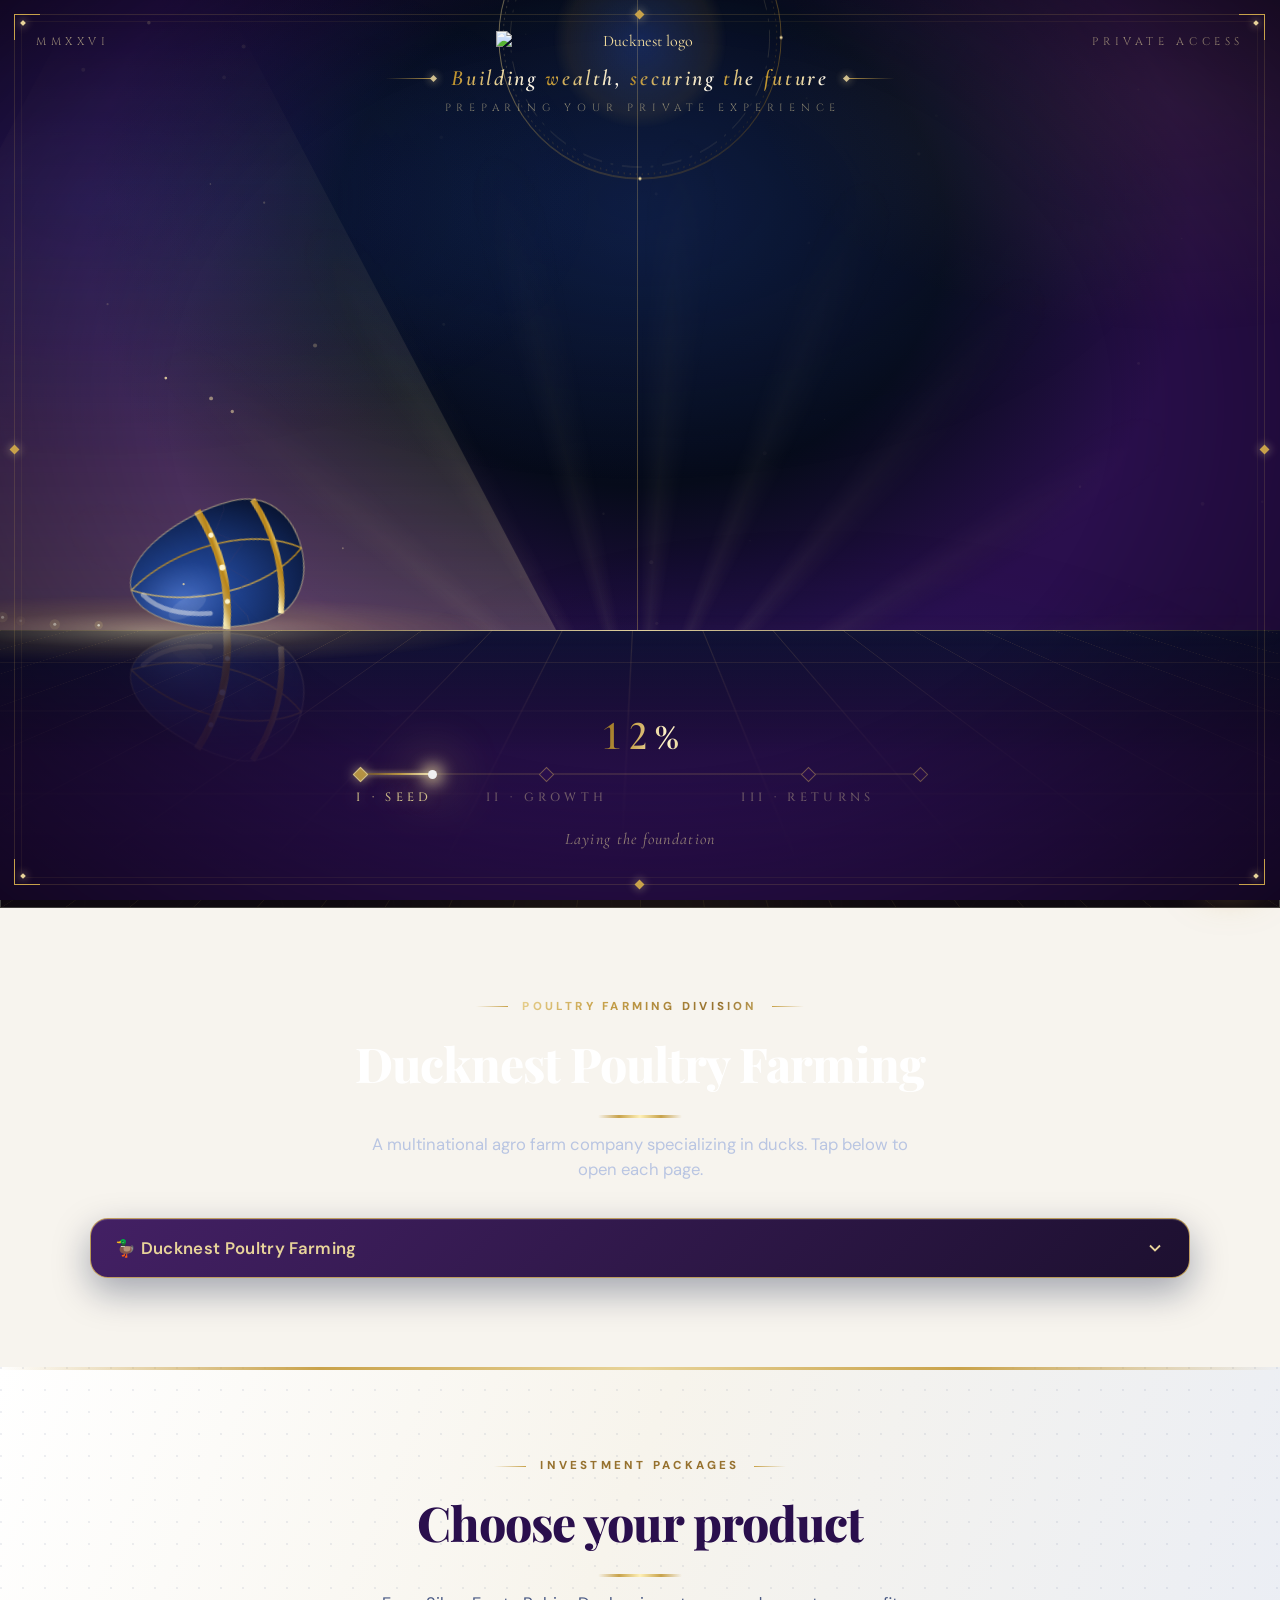
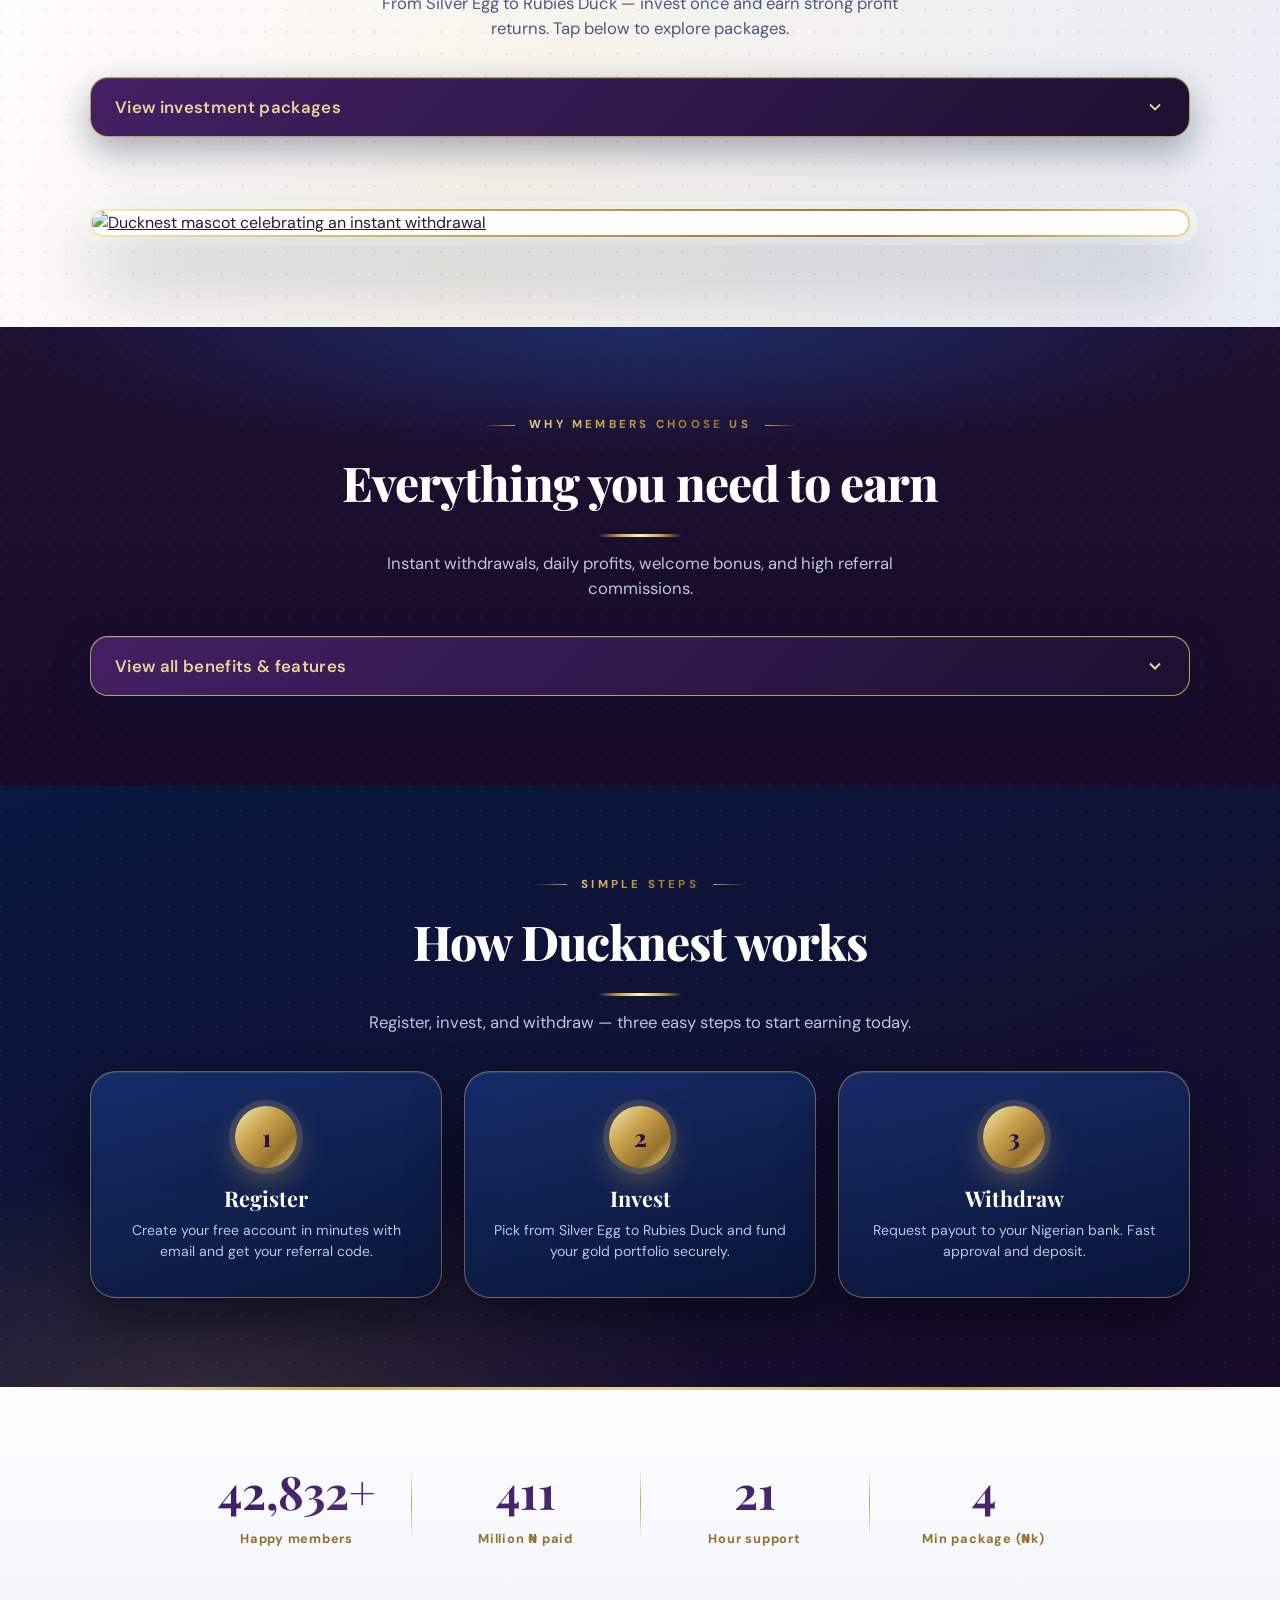
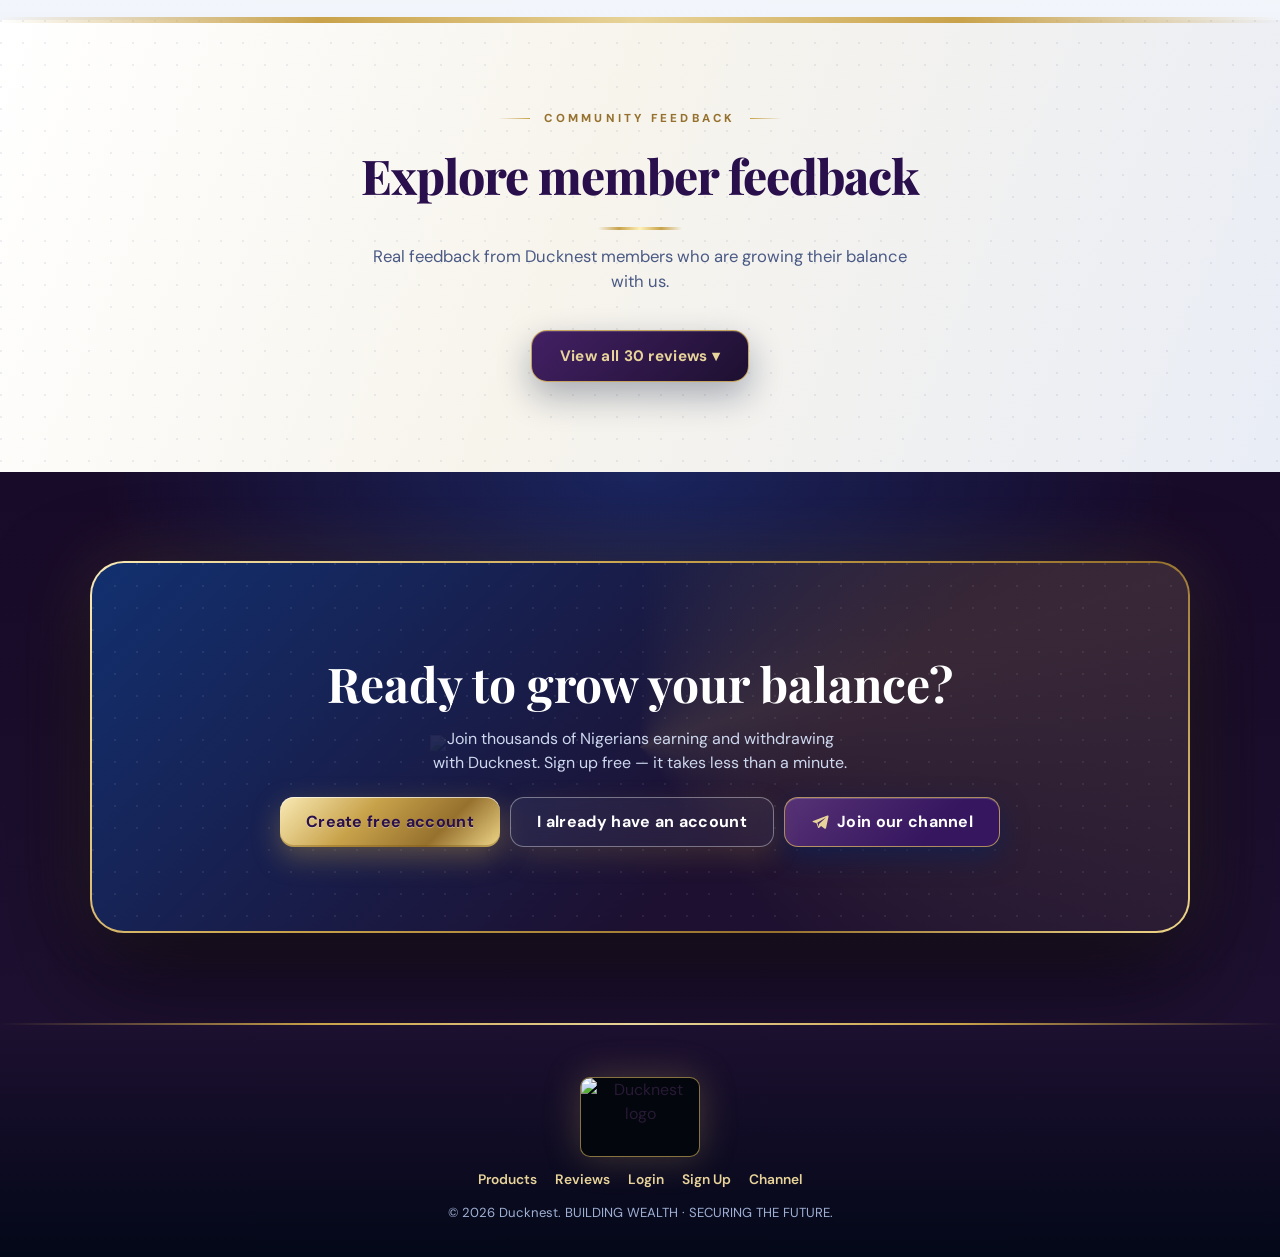
==== commit 48961faa: "Add files via upload" ====
--- a/index.html
+++ b/index.html
@@ -1136,6 +1136,36 @@
 input:focus,select:focus,textarea:focus{border-color:var(--ducknest-gold)!important;box-shadow:0 0 0 3px rgba(200,162,74,.16)!important}
 ::selection{background:var(--ducknest-purple);color:var(--ducknest-ivory)}
 </style>
+
+<!-- DUCKNEST FIX v2: fit images + working slideshow -->
+<style>
+.Ducknest-product-image, .product-card img, .banner-card img, .banner-card a.banner-hit img {
+  object-fit: contain !important;
+  aspect-ratio: auto !important;
+  height: auto !important;
+  max-height: none !important;
+  width: 100% !important;
+  display: block !important;
+  background: #1a140c !important;
+}
+.banner-card img { padding: 6px !important; }
+.hero { position: relative !important; overflow: hidden !important; min-height: 100vh !important; display: flex !important; align-items: center !important; justify-content: center !important; padding: 110px 18px 50px !important; }
+.hero-visual { display: none !important; }
+.hero-inner { position: relative !important; z-index: 3 !important; grid-template-columns: 1fr !important; max-width: 760px !important; width: 100% !important; text-align: center !important; margin: 0 auto !important; gap: 0 !important; }
+.hero-copy { text-align: center !important; }
+.hero-sub { margin-left: auto !important; margin-right: auto !important; }
+.hero-ctas, .hero-stats { justify-content: center !important; }
+.hero-bg { display: none !important; }
+.hero-slideshow { position: absolute; inset: 0; z-index: 0; overflow: hidden; background: #180B29; }
+.hero-slide { position: absolute; inset: 0; opacity: 0; transition: opacity 1s ease; pointer-events: none; }
+.hero-slide.active { opacity: 1; }
+.hero-slide img { width: 100%; height: 100%; object-fit: cover; object-position: center center; display: block; }
+.hero-overlay { position: absolute; inset: 0; z-index: 1; pointer-events: none; background: linear-gradient(180deg, rgba(10,8,5,.55) 0%, rgba(10,8,5,.45) 45%, rgba(10,8,5,.70) 100%); }
+.hero h1, .hero-sub { text-shadow: 0 4px 24px rgba(0,0,0,.7) !important; }
+.hero-slide-dots { position: absolute; left: 50%; bottom: 22px; transform: translateX(-50%); z-index: 4; display: flex; gap: 8px; }
+.hero-slide-dots .dot { width: 9px; height: 9px; border-radius: 50%; background: rgba(255,255,255,.45); transition: all .3s; }
+.hero-slide-dots .dot.active { background: #E8C547; transform: scale(1.25); }
+</style>
 </head>
 <body class="loading">
 <iframe id="td-preloader" title="Loading Ducknest" aria-hidden="true" scrolling="no" allowtransparency="true" style="position:fixed;inset:0;width:100%;height:100%;border:0;z-index:99999;background:transparent;color-scheme:normal" srcdoc="&lt;!DOCTYPE html&gt;
@@ -1412,7 +1442,7 @@
             &lt;circle cx=&quot;100&quot; cy=&quot;100&quot; r=&quot;95&quot; fill=&quot;none&quot; stroke=&quot;url(#hg)&quot; stroke-width=&quot;.35&quot; stroke-dasharray=&quot;1 3.2&quot; opacity=&quot;.7&quot;/&gt;&lt;/g&gt;
           &lt;g class=&quot;ring-b&quot;&gt;&lt;circle cx=&quot;100&quot; cy=&quot;100&quot; r=&quot;90&quot; fill=&quot;none&quot; stroke=&quot;#E8D49A&quot; stroke-width=&quot;.3&quot; stroke-dasharray=&quot;14 6 2 6&quot; opacity=&quot;.35&quot;/&gt;
             &lt;circle cx=&quot;100&quot; cy=&quot;2&quot; r=&quot;1.6&quot; fill=&quot;#fff6cf&quot;/&gt;&lt;circle cx=&quot;100&quot; cy=&quot;198&quot; r=&quot;1.1&quot; fill=&quot;#E8D49A&quot;/&gt;&lt;circle cx=&quot;2&quot; cy=&quot;100&quot; r=&quot;1.1&quot; fill=&quot;#E8D49A&quot;/&gt;&lt;circle cx=&quot;198&quot; cy=&quot;100&quot; r=&quot;1.1&quot; fill=&quot;#E8D49A&quot;/&gt;&lt;/g&gt;
-        &lt;/svg&gt;&lt;/div&gt;&lt;img id=&quot;logoImg&quot; alt=&quot;Ducknest logo&quot; src=&quot;[data-uri]